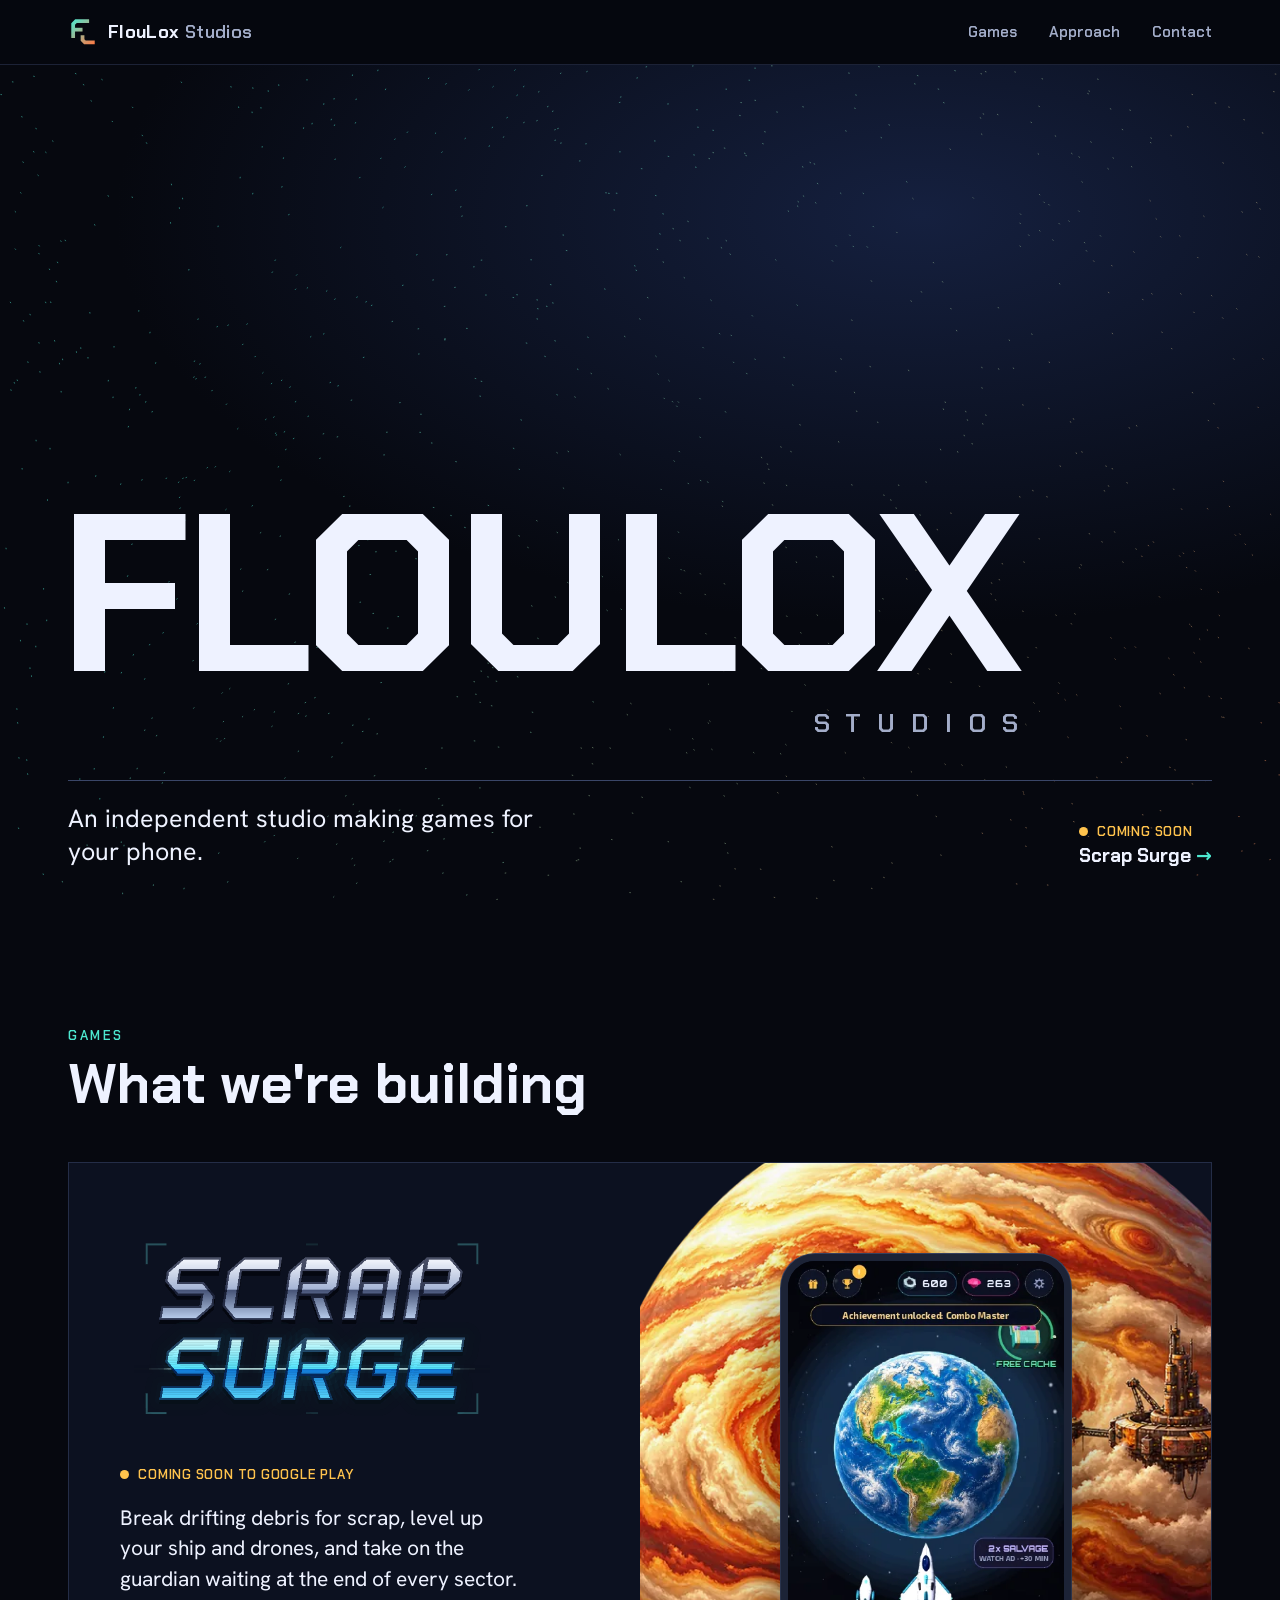
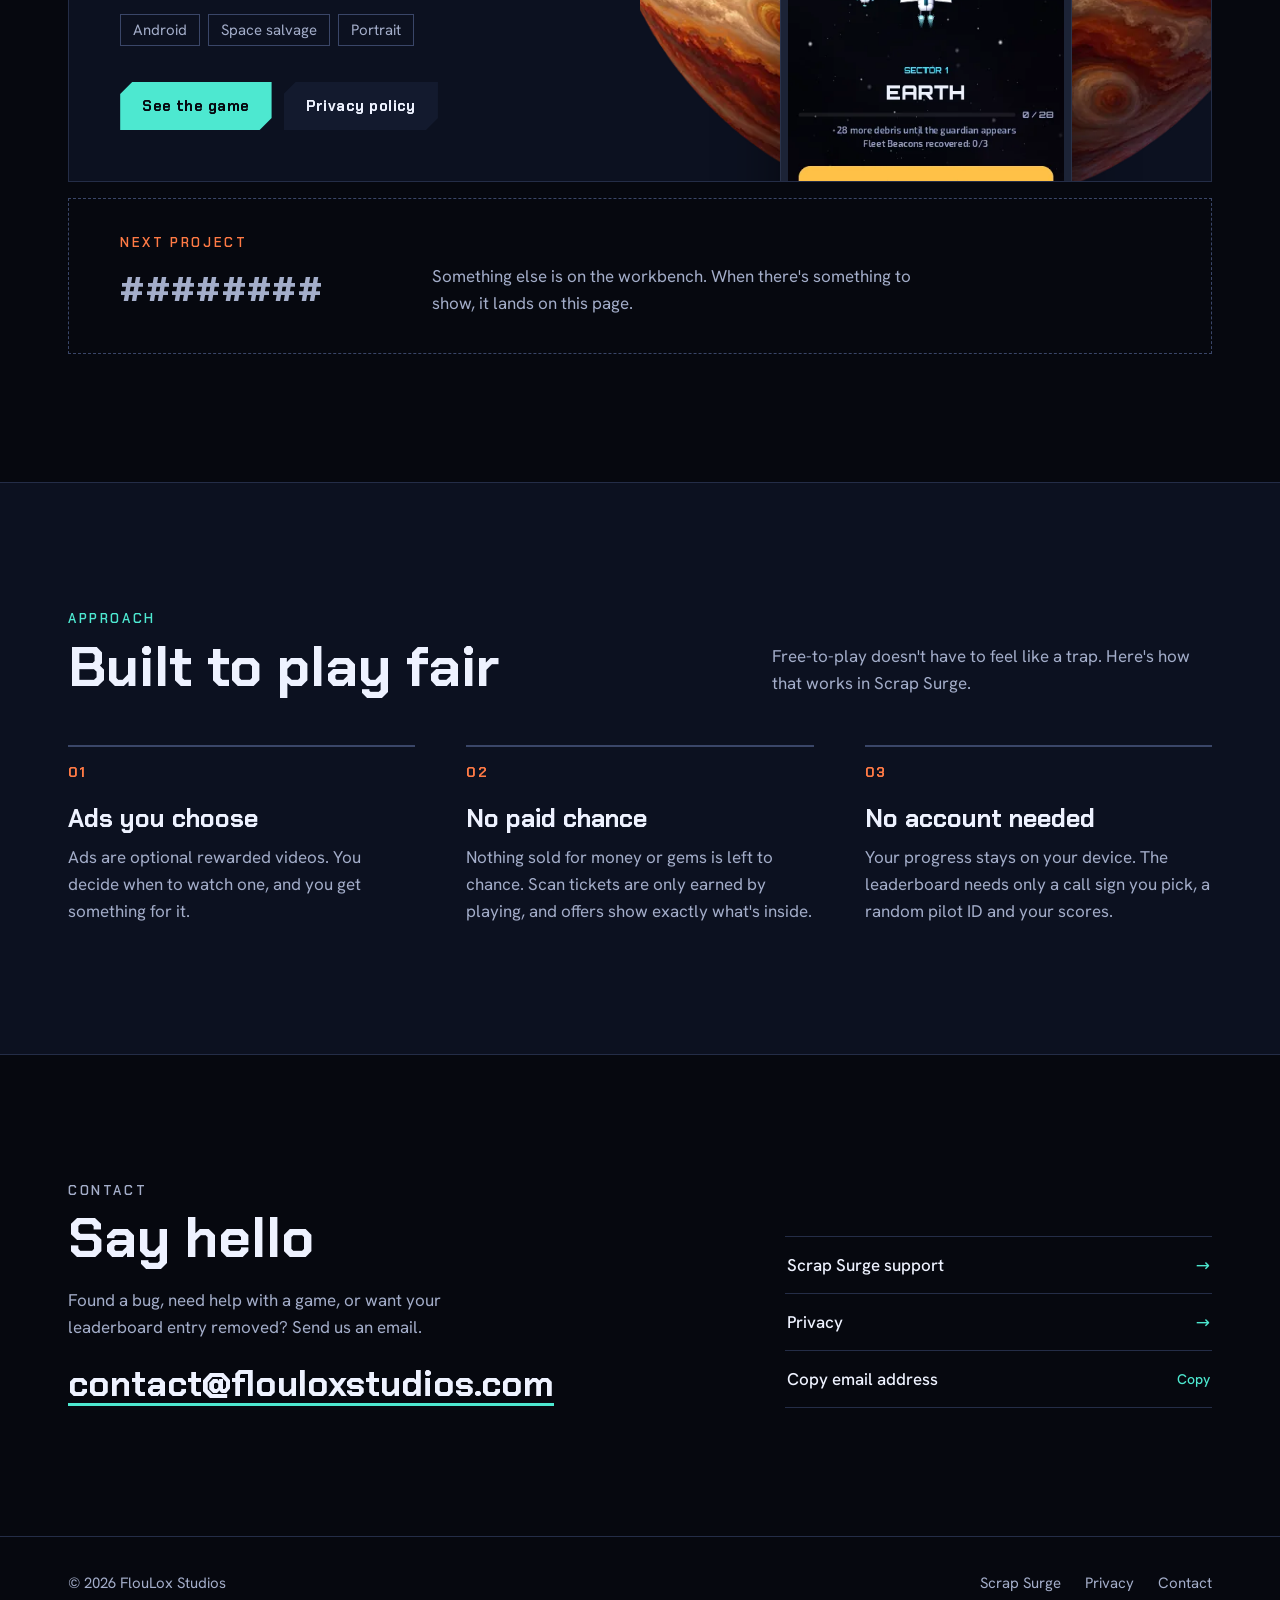
==== index.html @ 6edfef17 "Contact address is now contact@flouloxstudios.com Co-Authored-By: Claude Opus 5.5 <noreply@anthropic" ====
<!doctype html>
<html lang="en">
<head>
<meta charset="utf-8">
<meta name="viewport" content="width=device-width, initial-scale=1">
<title>FlouLox Studios | Independent games for your phone</title>
<meta name="description" content="FlouLox Studios is an independent game studio. Our first game, Scrap Surge, a space salvage game for phones, is coming soon to Google Play.">
<link rel="canonical" href="https://flouloxstudios.com/">
<meta name="theme-color" content="#06080f">
<meta property="og:type" content="website">
<meta property="og:site_name" content="FlouLox Studios">
<meta property="og:title" content="FlouLox Studios">
<meta property="og:description" content="Independent games for your phone. Scrap Surge is coming soon to Google Play.">
<meta property="og:url" content="https://flouloxstudios.com/">
<meta property="og:image" content="https://flouloxstudios.com/assets/img/og.png">
<meta name="twitter:card" content="summary_large_image">
<link rel="icon" href="/assets/img/mark.svg" type="image/svg+xml">
<link rel="apple-touch-icon" href="/assets/img/icon-180.png">
<link rel="preload" href="/assets/fonts/chakra-petch-700.woff2" as="font" type="font/woff2" crossorigin>
<link rel="stylesheet" href="/assets/css/site.css">
<script type="application/ld+json">
{"@context":"https://schema.org","@type":"Organization","name":"FlouLox Studios","url":"https://flouloxstudios.com/","logo":"https://flouloxstudios.com/assets/img/icon-512.png","email":"contact@flouloxstudios.com"}
</script>
<script src="/assets/js/site.js" defer></script>
<script src="/assets/js/flow.js" defer></script>
</head>
<body>
<a class="skip" href="#main">Skip to content</a>
<header class="nav">
  <div class="wrap">
    <a class="brand" href="/" aria-label="FlouLox Studios home"><img src="/assets/img/mark.svg" alt="" width="30" height="30"><span>FlouLox <span>Studios</span></span></a>
    <nav aria-label="Main">
      <a href="#games">Games</a>
      <a href="#approach">Approach</a>
      <a href="#contact">Contact</a>
    </nav>
  </div>
</header>

<main id="main">
  <section class="hero">
    <canvas id="flow" aria-hidden="true"></canvas>
    <div class="wrap">
      <h1>FlouLox <small>Studios</small></h1>
      <div class="hero-foot">
        <p>An independent studio making games for your phone.</p>
        <a class="now" href="/scrap-surge/">
          <span class="status">Coming soon</span>
          <b>Scrap Surge <i>&rarr;</i></b>
        </a>
      </div>
    </div>
  </section>

  <section class="section" id="games">
    <div class="wrap">
      <div class="section-head reveal">
        <div>
          <p class="eyebrow">Games</p>
          <h2>What we're building</h2>
        </div>
      </div>

      <!-- To add a game: copy this article, give it its own folder like /scrap-surge/, and update the status line. -->
      <article class="game-feature reveal">
        <div class="copy">
          <h3>Scrap Surge</h3>
          <img class="logo" src="/scrap-surge/logo.png" alt="Scrap Surge" width="720" height="412">
          <p class="status">Coming soon to Google Play</p>
          <p class="pitch">Break drifting debris for scrap, level up your ship and drones, and take on the guardian waiting at the end of every sector.</p>
          <ul class="tags">
            <li>Android</li>
            <li>Space salvage</li>
            <li>Portrait</li>
          </ul>
          <div class="btn-row">
            <a class="btn" href="/scrap-surge/">See the game</a>
            <a class="btn btn-ghost" href="/scrap-surge/privacy.html">Privacy policy</a>
          </div>
        </div>
        <div class="scene" aria-hidden="true">
          <img class="planet" src="/scrap-surge/img/planet-gas_giant.webp" alt="" width="900" height="900" loading="lazy">
          <div class="phone"><img src="/scrap-surge/img/shots/hub.webp" alt="" width="390" height="844" loading="lazy"></div>
        </div>
      </article>

      <article class="next reveal">
        <p class="eyebrow">Next project</p>
        <h3><span class="sr-only">Classified</span><span aria-hidden="true" data-scramble>########</span></h3>
        <p>Something else is on the workbench. When there's something to show, it lands on this page.</p>
      </article>
    </div>
  </section>

  <section class="section approach" id="approach">
    <div class="wrap">
      <div class="section-head reveal">
        <div>
          <p class="eyebrow">Approach</p>
          <h2>Built to play fair</h2>
        </div>
        <p class="lede">Free-to-play doesn't have to feel like a trap. Here's how that works in Scrap Surge.</p>
      </div>
      <ol class="rules">
        <li class="reveal">
          <h3>Ads you choose</h3>
          <p>Ads are optional rewarded videos. You decide when to watch one, and you get something for it.</p>
        </li>
        <li class="reveal">
          <h3>No paid chance</h3>
          <p>Nothing sold for money or gems is left to chance. Scan tickets are only earned by playing, and offers show exactly what's inside.</p>
        </li>
        <li class="reveal">
          <h3>No account needed</h3>
          <p>Your progress stays on your device. The leaderboard needs only a call sign you pick, a random pilot ID and your scores.</p>
        </li>
      </ol>
    </div>
  </section>

  <section class="section" id="contact">
    <div class="wrap contact reveal">
      <div>
        <p class="eyebrow">Contact</p>
        <h2>Say hello</h2>
        <p>Found a bug, need help with a game, or want your leaderboard entry removed? Send us an email.</p>
        <a class="mail" href="mailto:contact@flouloxstudios.com">contact@flouloxstudios.com</a>
      </div>
      <ul class="help">
        <li><a href="mailto:contact@flouloxstudios.com?subject=Scrap%20Surge%20support">Scrap Surge support</a></li>
        <li><a href="/privacy/">Privacy</a></li>
        <li><button type="button" data-copy="contact@flouloxstudios.com">Copy email address <small>Copy</small></button></li>
      </ul>
    </div>
  </section>
</main>

<footer class="foot">
  <div class="wrap">
    <span>&copy; 2026 FlouLox Studios</span>
    <nav aria-label="Footer">
      <a href="/scrap-surge/">Scrap Surge</a>
      <a href="/privacy/">Privacy</a>
      <a href="mailto:contact@flouloxstudios.com">Contact</a>
    </nav>
  </div>
</footer>
</body>
</html>
---- assets/css/site.css ----
/* FlouLox Studios: shared styles for every page. Page-specific parts are grouped under comments below. */

@font-face { font-family: "Chakra Petch"; src: url("/assets/fonts/chakra-petch-600.woff2") format("woff2"); font-weight: 600; font-display: swap; }
@font-face { font-family: "Chakra Petch"; src: url("/assets/fonts/chakra-petch-700.woff2") format("woff2"); font-weight: 700; font-display: swap; }
@font-face { font-family: "Hanken Grotesk"; src: url("/assets/fonts/hanken-grotesk.woff2") format("woff2"); font-weight: 100 900; font-display: swap; }

:root {
  color-scheme: dark;
  --bg: #06080f;
  --bg-2: #0c1120;
  --bg-3: #131a2e;
  --line: #242d47;
  --line-2: #3a4668;
  --ink: #eef2ff;
  --dim: #a3adc9;
  --teal: #4de8d0;
  --ember: #ff7a45;
  --gold: #ffc34d;
  --display: "Chakra Petch", "Segoe UI", system-ui, sans-serif;
  --body: "Hanken Grotesk", system-ui, -apple-system, "Segoe UI", sans-serif;
  --gutter: clamp(16px, 4vw, 48px);
  --max: 1240px;
  --cut: 12px;
}

*, *::before, *::after { box-sizing: border-box; }
html { scroll-behavior: smooth; scroll-padding-top: 84px; -webkit-text-size-adjust: 100%; }
body { margin: 0; background: var(--bg); color: var(--ink); font: 400 17px/1.6 var(--body); overflow-x: clip; }
img, svg, canvas { display: block; max-width: 100%; }
img { height: auto; }
h1, h2, h3 { font-family: var(--display); font-weight: 700; line-height: 1.08; margin: 0; text-wrap: balance; }
p { margin: 0; }
a { color: var(--teal); text-underline-offset: 3px; }
a:hover { color: var(--ink); }
:focus-visible { outline: 2px solid var(--teal); outline-offset: 3px; }
::selection { background: var(--teal); color: var(--bg); }

.wrap { width: 100%; max-width: var(--max); margin-inline: auto; padding-inline: var(--gutter); }
.skip { position: absolute; left: 12px; top: -60px; z-index: 100; background: var(--ink); color: var(--bg); padding: 8px 14px; }
.skip:focus { top: 12px; }
.eyebrow { font: 600 13px/1.2 var(--display); letter-spacing: 0.2em; text-transform: uppercase; color: var(--teal); }
.section { padding-block: clamp(64px, 10vw, 128px); }
.section-head { display: flex; flex-wrap: wrap; align-items: end; justify-content: space-between; gap: 12px 32px; margin-bottom: clamp(28px, 4vw, 48px); }
.section-head h2 { font-size: clamp(32px, 5vw, 56px); margin-top: 10px; }
.section-head .lede { max-width: 44ch; color: var(--dim); }

/* Navigation */
.nav { position: sticky; top: 0; z-index: 50; background: rgba(6, 8, 15, 0.78); backdrop-filter: blur(12px); -webkit-backdrop-filter: blur(12px); border-bottom: 1px solid rgba(58, 70, 104, 0.45); }
.nav .wrap { display: flex; align-items: center; justify-content: space-between; gap: 16px; height: 64px; }
.brand { display: inline-flex; align-items: center; gap: 10px; color: var(--ink); text-decoration: none; font: 700 18px/1 var(--display); letter-spacing: 0.02em; white-space: nowrap; }
.brand img { width: 30px; height: 30px; }
.brand span span { color: var(--dim); font-weight: 600; }
.nav nav { display: flex; align-items: center; gap: clamp(14px, 3vw, 32px); }
.nav nav a { color: var(--dim); text-decoration: none; font: 600 15px/1 var(--display); padding: 12px 0; }
.nav nav a:hover, .nav nav a[aria-current] { color: var(--ink); }
@media (max-width: 480px) { .brand span span { display: none; } }

/* Buttons */
.btn { display: inline-flex; align-items: center; justify-content: center; gap: 8px; min-height: 48px; padding: 12px 22px; border: 0; cursor: pointer; font: 700 15px/1.1 var(--display); letter-spacing: 0.03em; text-decoration: none; text-align: center; color: var(--bg); background: var(--teal); clip-path: polygon(var(--cut) 0, 100% 0, 100% calc(100% - var(--cut)), calc(100% - var(--cut)) 100%, 0 100%, 0 var(--cut)); transition: background 0.15s, transform 0.15s; }
.btn:hover { background: var(--ink); color: var(--bg); transform: translateY(-2px); }
.btn:focus-visible { outline: none; background: var(--ink); color: var(--bg); box-shadow: inset 0 0 0 3px var(--ember); }
.btn-ghost { color: var(--ink); background: var(--bg-3); }
.btn-ghost:hover { background: var(--line-2); color: var(--ink); }
.btn-ghost:focus-visible { background: var(--line-2); color: var(--ink); }
.btn-row { display: flex; flex-wrap: wrap; gap: 12px; }

.status { display: inline-flex; align-items: center; gap: 9px; font: 600 13px/1.2 var(--display); letter-spacing: 0.06em; text-transform: uppercase; color: var(--gold); }
.status::before { content: ""; width: 9px; height: 9px; flex: none; background: currentColor; border-radius: 50%; box-shadow: 0 0 0 0 currentColor; animation: ping 2.4s ease-out infinite; }
@keyframes ping { 0% { box-shadow: 0 0 0 0 rgba(255, 195, 77, 0.6); } 70%, 100% { box-shadow: 0 0 0 9px rgba(255, 195, 77, 0); } }

/* Scroll reveal: only hides anything once the script has confirmed it can show it again */
.js .reveal { opacity: 0; transform: translateY(22px); transition: opacity 0.7s cubic-bezier(0.2, 0.7, 0.2, 1), transform 0.7s cubic-bezier(0.2, 0.7, 0.2, 1); }
.js .reveal.in { opacity: 1; transform: none; }

/* Home: hero */
.hero { position: relative; display: flex; flex-direction: column; justify-content: flex-end; min-height: min(calc(100svh - 65px), 920px); padding-block: 72px 32px; overflow: hidden; isolation: isolate; background: radial-gradient(90% 70% at 72% 18%, #15203f 0%, transparent 70%), var(--bg); }
.hero canvas { position: absolute; inset: 0; width: 100%; height: 100%; z-index: -1; pointer-events: none; }
.hero h1 { width: fit-content; font-size: clamp(64px, 17.6vw, 232px); line-height: 0.82; letter-spacing: -0.02em; text-transform: uppercase; margin-left: -0.04em; }
.hero h1 small { display: block; margin: clamp(12px, 1.8vw, 24px) -0.62em 0 0; font: 600 clamp(15px, 2.1vw, 26px)/1 var(--display); letter-spacing: 0.62em; text-align: right; color: var(--dim); }
.hero-foot { display: flex; flex-wrap: wrap; align-items: end; justify-content: space-between; gap: 24px 48px; margin-top: clamp(24px, 4vw, 44px); padding-top: 22px; border-top: 1px solid var(--line-2); }
.hero-foot p { max-width: 34ch; font-size: clamp(19px, 2.2vw, 25px); line-height: 1.3; }
.now { display: grid; gap: 6px; color: var(--ink); text-decoration: none; }
.now b { font: 700 19px/1.2 var(--display); }
.now b i { font-style: normal; color: var(--teal); transition: margin 0.15s; }
.now:hover { color: var(--ink); }
.now:hover b i { margin-left: 5px; }

/* Home: games */
.game-feature { position: relative; display: grid; grid-template-columns: minmax(0, 1fr) minmax(0, 1fr); min-height: 620px; background: var(--bg-2); border: 1px solid var(--line); overflow: hidden; isolation: isolate; }
.game-feature .copy { display: flex; flex-direction: column; align-items: flex-start; gap: 20px; padding: clamp(24px, 4vw, 56px); z-index: 2; }
.game-feature .logo { width: min(100%, 400px); height: auto; margin: 0 0 4px -8px; }
.game-feature h3 { position: absolute; width: 1px; height: 1px; overflow: hidden; clip-path: inset(50%); }
.game-feature .pitch { font-size: clamp(18px, 1.7vw, 21px); line-height: 1.45; max-width: 34ch; }
.tags { display: flex; flex-wrap: wrap; gap: 8px; margin: 0; padding: 0; list-style: none; color: var(--dim); font-size: 15px; line-height: 1.2; }
.tags li { padding: 6px 12px; border: 1px solid var(--line-2); }
.game-feature .btn-row { margin-top: auto; padding-top: 12px; }
.scene { position: relative; min-height: 420px; overflow: hidden; }
.scene .planet { position: absolute; width: 150%; max-width: none; left: -20%; top: -22%; transition: transform 1.4s cubic-bezier(0.2, 0.7, 0.2, 1); }
.game-feature:hover .planet { transform: scale(1.05) rotate(4deg); }
.scene .phone { position: absolute; left: 50%; bottom: -84px; width: min(66%, 290px); margin-left: calc(min(66%, 290px) / -2); transition: transform 0.6s cubic-bezier(0.2, 0.7, 0.2, 1); }
.game-feature:hover .phone { transform: translateY(-20px); }
.phone { background: #02040a; border: 7px solid #1c2336; border-radius: 34px; overflow: hidden; box-shadow: 0 30px 60px rgba(0, 0, 0, 0.55), 0 0 0 1px var(--line-2); }
.phone img { width: 100%; height: auto; }
@media (max-width: 860px) {
  .game-feature { grid-template-columns: minmax(0, 1fr); min-height: 0; }
  .game-feature .btn-row { margin-top: 0; }
}

.next { position: relative; display: grid; grid-template-columns: auto minmax(0, 1fr); align-items: center; gap: 12px clamp(20px, 4vw, 48px); margin-top: 16px; padding: clamp(24px, 3vw, 36px) clamp(24px, 4vw, 56px); border: 1px dashed var(--line-2); }
.next h3 { font-size: clamp(22px, 3vw, 34px); letter-spacing: 0.04em; color: var(--dim); font-variant-numeric: tabular-nums; min-width: 12ch; }
.next p { color: var(--dim); max-width: 52ch; }
.next .eyebrow { grid-column: 1 / -1; color: var(--ember); }
@media (max-width: 640px) { .next { grid-template-columns: minmax(0, 1fr); } }

/* Home: approach */
.approach { background: var(--bg-2); border-block: 1px solid var(--line); }
.rules { display: grid; grid-template-columns: repeat(3, minmax(0, 1fr)); gap: clamp(24px, 4vw, 56px); margin: 0; padding: 0; list-style: none; counter-reset: rule; }
.rules li { counter-increment: rule; border-top: 2px solid var(--line-2); padding-top: 18px; }
.rules li::before { content: "0" counter(rule); display: block; margin-bottom: 26px; font: 700 14px/1 var(--display); letter-spacing: 0.1em; color: var(--ember); }
.rules h3 { font-size: 25px; margin-bottom: 12px; }
.rules p { color: var(--dim); }
@media (max-width: 760px) { .rules { grid-template-columns: minmax(0, 1fr); } }

/* Contact block, used on home and the game page */
.contact { display: grid; grid-template-columns: minmax(0, 1.5fr) minmax(0, 1fr); gap: 32px clamp(32px, 6vw, 96px); align-items: end; }
.contact h2 { font-size: clamp(32px, 5vw, 56px); margin: 10px 0 18px; }
.contact p { color: var(--dim); max-width: 46ch; }
.mail { display: inline-block; margin-top: 18px; padding-block: 4px; font: 700 clamp(19px, 3.1vw, 36px)/1.15 var(--display); color: var(--ink); text-decoration-color: var(--teal); text-underline-offset: 7px; overflow-wrap: anywhere; }
.mail:hover { color: var(--teal); }
.help { margin: 0; padding: 0; list-style: none; border-top: 1px solid var(--line); }
.help li { border-bottom: 1px solid var(--line); }
.help a, .help button { display: flex; align-items: center; justify-content: space-between; gap: 12px; width: 100%; min-height: 56px; padding: 12px 2px; color: var(--ink); background: none; border: 0; font: inherit; font-weight: 500; text-align: left; text-decoration: none; cursor: pointer; }
.help a::after { content: "\2192"; color: var(--teal); transition: transform 0.15s; }
.help a:hover::after { transform: translateX(5px); }
.help a:hover, .help button:hover { color: var(--teal); }
.help small { font-size: 14px; color: var(--teal); white-space: nowrap; }
@media (max-width: 760px) { .contact { grid-template-columns: minmax(0, 1fr); } }

/* Footer */
.foot { border-top: 1px solid var(--line); padding-block: 28px; color: var(--dim); font-size: 15px; }
.foot .wrap { display: flex; flex-wrap: wrap; align-items: center; justify-content: space-between; gap: 10px 32px; }
.foot nav { display: flex; flex-wrap: wrap; gap: 4px 24px; }
.foot a { display: inline-block; padding-block: 6px; color: var(--dim); text-decoration: none; }
.foot a:hover { color: var(--ink); }

/* Game page: hero and demo */
.game-hero { position: relative; overflow: hidden; isolation: isolate; padding-block: clamp(40px, 6vw, 72px); background: radial-gradient(70% 80% at 80% 30%, #1a2750 0%, transparent 70%), var(--bg); }
.game-hero .wrap { display: grid; grid-template-columns: minmax(0, 1.1fr) minmax(0, 390px); gap: 40px clamp(32px, 6vw, 88px); align-items: center; }
.game-hero .logo { width: min(100%, 560px); height: auto; margin-left: -12px; }
.game-hero h1 { font-size: clamp(24px, 3vw, 36px); margin: 16px 0 16px; line-height: 1.16; }
.game-hero .pitch { color: var(--dim); max-width: 48ch; font-size: 18px; }
.game-hero .status { margin: 24px 0 24px; display: flex; }
.demo { position: relative; width: min(100%, 380px); aspect-ratio: 9 / 16; max-height: 76svh; margin-inline: auto; background: #03050c; border: 8px solid #1c2336; border-radius: 38px; overflow: hidden; box-shadow: 0 40px 80px rgba(0, 0, 0, 0.6), 0 0 0 1px var(--line-2), 0 0 90px rgba(77, 232, 208, 0.12); user-select: none; -webkit-user-select: none; }
.demo-planet { position: absolute; width: 125%; max-width: none; left: -12.5%; top: -26%; opacity: 0.5; pointer-events: none; }
.demo canvas { position: absolute; inset: 0; width: 100%; height: 100%; cursor: crosshair; touch-action: pan-y; }
.demo-hud { position: absolute; left: 12px; right: 12px; top: 14px; display: flex; justify-content: space-between; align-items: center; pointer-events: none; font: 700 19px/1 var(--display); font-variant-numeric: tabular-nums; }
.demo-hud span { display: inline-flex; align-items: center; gap: 6px; padding: 6px 12px 6px 7px; background: rgba(6, 8, 15, 0.72); border-radius: 99px; }
.demo-hud img { width: 24px; height: 24px; }
.demo-hud .combo { padding-left: 12px; color: var(--gold); opacity: 0; transition: opacity 0.2s; }
.demo-hud .combo.on { opacity: 1; }
.demo-hint { position: absolute; left: 0; right: 0; bottom: 30%; text-align: center; pointer-events: none; font: 700 17px/1.2 var(--display); letter-spacing: 0.08em; text-transform: uppercase; color: var(--ink); text-shadow: 0 2px 10px #000; transition: opacity 0.4s; animation: hint 1.3s ease-in-out infinite; }
.demo-hint.off { opacity: 0; animation: none; }
@keyframes hint { 50% { transform: translateY(-5px); } }
@media (max-width: 860px) { .game-hero .wrap { grid-template-columns: minmax(0, 1fr); } .demo { max-height: 620px; } }

/* Game page: screenshots */
.shots { display: flex; gap: 18px; margin: 0; padding: 4px var(--gutter) 22px; list-style: none; overflow-x: auto; scroll-snap-type: x proximity; scroll-padding-inline: var(--gutter); scrollbar-color: var(--line-2) transparent; }
.shots li { flex: 0 0 clamp(190px, 21vw, 260px); scroll-snap-align: start; }
.shot { display: block; width: 100%; padding: 0; border: 0; background: none; color: inherit; font: inherit; text-align: left; cursor: zoom-in; }
.shot .phone { border-width: 5px; border-radius: 24px; box-shadow: 0 0 0 1px var(--line-2); transition: transform 0.25s; }
.shot:hover .phone { transform: translateY(-6px); }
.shot span { display: block; margin-top: 12px; color: var(--dim); font-size: 15px; line-height: 1.35; }
.lightbox { width: min(100vw, 460px); max-width: none; max-height: 100svh; padding: 12px; border: 0; background: none; color: var(--ink); overflow: visible; }
.lightbox::backdrop { background: rgba(3, 5, 12, 0.92); backdrop-filter: blur(6px); }
.lightbox .phone { width: auto; max-width: 100%; max-height: calc(100svh - 130px); margin-inline: auto; aspect-ratio: 390 / 844; }
.lightbox .phone img { height: 100%; object-fit: cover; }
.lightbox p { margin: 10px 0; min-height: 2.6em; text-align: center; font-size: 15px; line-height: 1.3; color: var(--dim); }
.lightbox-nav { display: flex; justify-content: center; gap: 8px; }
.lightbox-nav button { min-width: 48px; min-height: 48px; padding: 0 16px; background: var(--bg-3); border: 1px solid var(--line-2); color: var(--ink); font: 700 15px var(--display); cursor: pointer; }
.lightbox-nav button:hover { background: var(--line-2); }

/* Game page: features */
.loop { background: var(--bg-2); border-block: 1px solid var(--line); }
.bento { display: grid; grid-template-columns: repeat(6, minmax(0, 1fr)); gap: 16px; }
.cell { position: relative; grid-column: span 2; display: flex; flex-direction: column; gap: 10px; min-height: 300px; padding: 24px; background: var(--bg); border: 1px solid var(--line); overflow: hidden; isolation: isolate; }
.cell.wide { grid-column: span 3; }
.cell h3 { font-size: 25px; }
.cell p { color: var(--dim); font-size: 16px; line-height: 1.5; max-width: 40ch; }
.cell .art { margin-top: auto; padding-top: 18px; display: flex; align-items: flex-end; justify-content: center; gap: 2%; }
.cell .art img { min-width: 0; flex: 1 1 0; height: auto; }
.cell .art.tight img { max-width: 74px; }
.cell.guardians .art img { max-width: 26%; flex: 0 1 25%; }
.cell.guardians .art img:nth-child(odd) { transform: translateY(-10px); }
@media (max-width: 960px) {
  .bento { grid-template-columns: repeat(2, minmax(0, 1fr)); }
  .cell, .cell.wide { grid-column: span 1; }
}
@media (max-width: 600px) {
  .bento { grid-template-columns: minmax(0, 1fr); }
  .cell { min-height: 0; }
}

/* Game page: worlds */
.worlds { display: flex; gap: 8px; margin: 0; padding: 8px var(--gutter) 22px; list-style: none; overflow-x: auto; scroll-snap-type: x proximity; scroll-padding-inline: var(--gutter); scrollbar-color: var(--line-2) transparent; }
.worlds li { flex: 0 0 210px; scroll-snap-align: start; padding: 0 8px; }
.worlds img { width: 190px; height: 190px; margin: 0 auto 14px; transition: transform 0.4s cubic-bezier(0.2, 0.7, 0.2, 1); }
.worlds li:hover img { transform: scale(1.08) rotate(-3deg); }
.worlds b { display: block; font: 700 18px/1.2 var(--display); }
.worlds small { display: block; margin-top: 6px; color: var(--dim); font-size: 15px; line-height: 1.35; }
.worlds i { display: block; margin-bottom: 4px; font: 600 12px/1 var(--display); letter-spacing: 0.1em; color: var(--teal); }

/* Text pages: privacy policies */
.prose { max-width: 760px; margin-inline: auto; padding: clamp(36px, 6vw, 72px) var(--gutter) clamp(56px, 8vw, 96px); }
.prose h1 { font-size: clamp(34px, 5.5vw, 52px); margin-bottom: 10px; }
.prose h2 { font-size: 23px; margin: 40px 0 10px; color: var(--teal); }
.prose p, .prose ul { margin: 0 0 14px; }
.prose li { margin-bottom: 6px; }
.prose .meta { color: var(--dim); margin-bottom: 28px; }
.prose .table-scroll { overflow-x: auto; margin: 8px 0 16px; }
.prose table { width: 100%; border-collapse: collapse; font-size: 16px; }
.prose th, .prose td { padding: 10px 12px 10px 0; text-align: left; vertical-align: top; border-bottom: 1px solid var(--line); }
.prose th { font: 600 15px var(--display); color: var(--dim); }
.policy-list { margin: 8px 0 24px; padding: 0; list-style: none; border-top: 1px solid var(--line); }
.policy-list li { margin: 0; border-bottom: 1px solid var(--line); }
.policy-list a { display: flex; justify-content: space-between; align-items: center; gap: 16px; min-height: 60px; padding: 12px 2px; color: var(--ink); font: 700 19px var(--display); text-decoration: none; }
.policy-list a span { color: var(--teal); }
.policy-list a:hover { color: var(--teal); }

/* 404 */
.lost { display: flex; flex-direction: column; align-items: flex-start; justify-content: center; min-height: calc(100svh - 150px); padding-block: 48px; }
.lost h1 { font-size: clamp(88px, 22vw, 240px); line-height: 0.9; color: var(--ember); }
.lost h2 { font-size: clamp(26px, 4vw, 40px); margin: 14px 0 12px; }
.lost p { color: var(--dim); margin-bottom: 26px; max-width: 44ch; }

@media (prefers-reduced-motion: reduce) {
  html { scroll-behavior: auto; }
  *, *::before, *::after { animation: none !important; transition: none !important; }
}

.sr-only { position: absolute; width: 1px; height: 1px; overflow: hidden; clip-path: inset(50%); white-space: nowrap; }
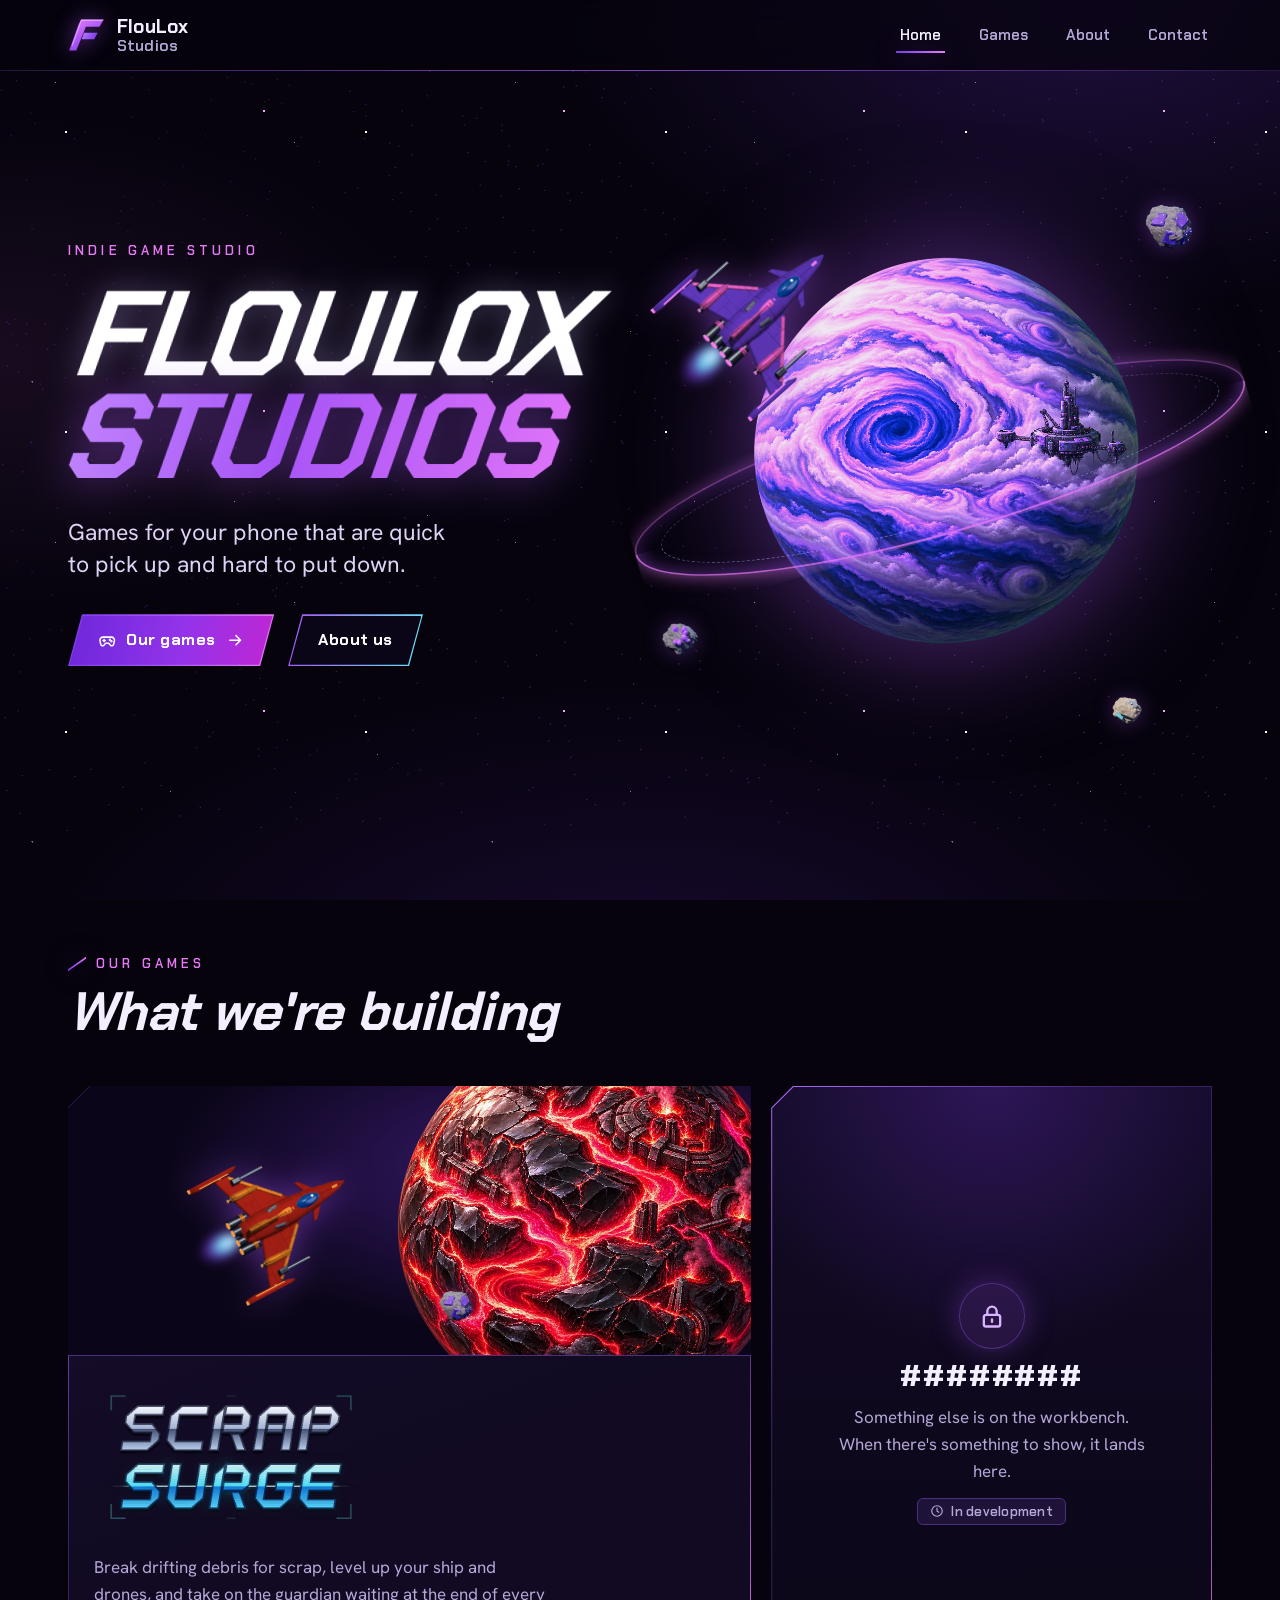
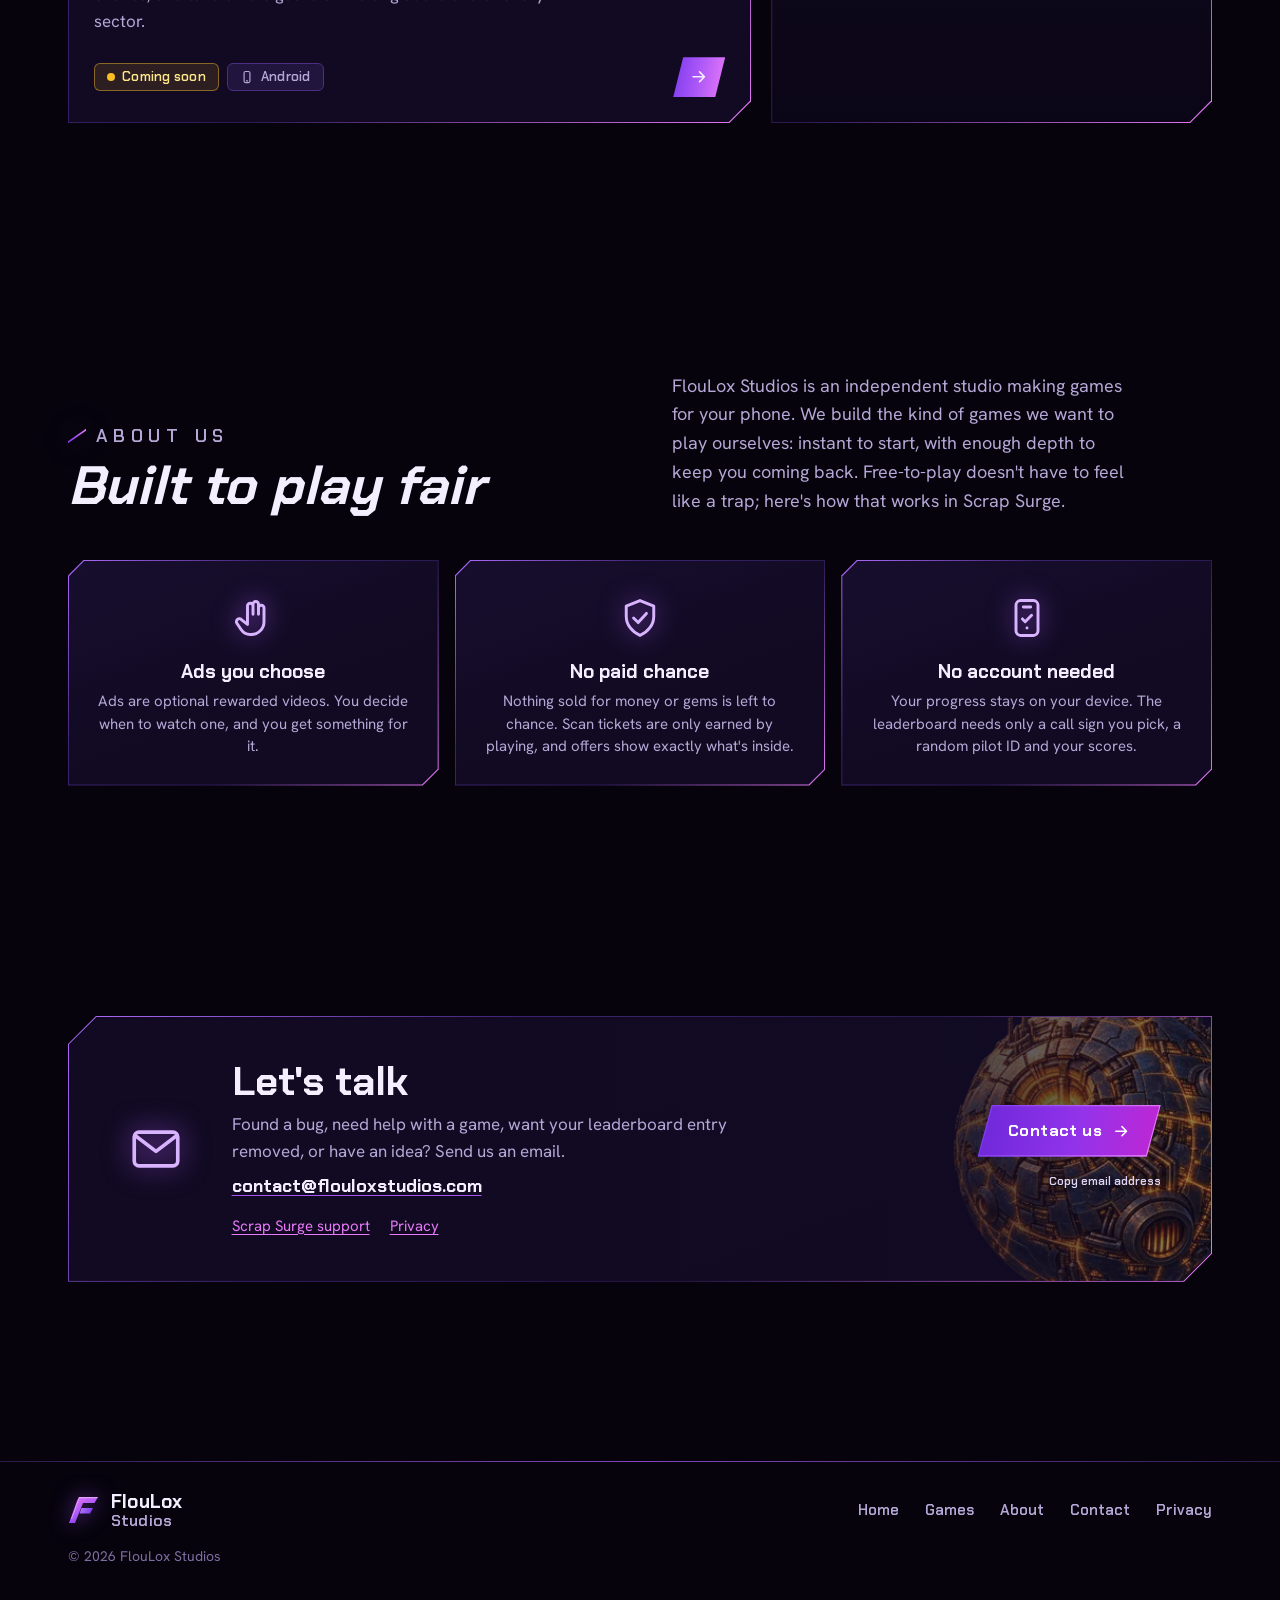
==== commit 4e38ffb2: "Neon purple redesign: angular buttons, cut-corner panels, new logo Studio home with a hero planet sc" ====
--- a/index.html
+++ b/index.html
@@ -6,7 +6,7 @@
 <title>FlouLox Studios | Independent games for your phone</title>
 <meta name="description" content="FlouLox Studios is an independent game studio. Our first game, Scrap Surge, a space salvage game for phones, is coming soon to Google Play.">
 <link rel="canonical" href="https://flouloxstudios.com/">
-<meta name="theme-color" content="#06080f">
+<meta name="theme-color" content="#06030d">
 <meta property="og:type" content="website">
 <meta property="og:site_name" content="FlouLox Studios">
 <meta property="og:title" content="FlouLox Studios">
@@ -18,6 +18,7 @@
 <link rel="apple-touch-icon" href="/assets/img/icon-180.png">
 <link rel="preload" href="/assets/fonts/chakra-petch-700.woff2" as="font" type="font/woff2" crossorigin>
 <link rel="stylesheet" href="/assets/css/site.css">
+<script>document.documentElement.classList.add("js");</script>
 <script type="application/ld+json">
 {"@context":"https://schema.org","@type":"Organization","name":"FlouLox Studios","url":"https://flouloxstudios.com/","logo":"https://flouloxstudios.com/assets/img/icon-512.png","email":"contact@flouloxstudios.com"}
 </script>
@@ -25,29 +26,41 @@
 <script src="/assets/js/flow.js" defer></script>
 </head>
 <body>
+<div class="space" aria-hidden="true"></div>
 <a class="skip" href="#main">Skip to content</a>
 <header class="nav">
   <div class="wrap">
-    <a class="brand" href="/" aria-label="FlouLox Studios home"><img src="/assets/img/mark.svg" alt="" width="30" height="30"><span>FlouLox <span>Studios</span></span></a>
+    <a class="brand" href="/" aria-label="FlouLox Studios home"><img src="/assets/img/mark.svg" alt="" width="38" height="38"><span>FlouLox <span>Studios</span></span></a>
     <nav aria-label="Main">
-      <a href="#games">Games</a>
-      <a href="#approach">Approach</a>
-      <a href="#contact">Contact</a>
+      <a href="/" data-spy="top" aria-current="page">Home</a>
+      <a href="/#games" data-spy="games">Games</a>
+      <a href="/#about" data-spy="about">About</a>
+      <a href="/#contact" data-spy="contact">Contact</a>
     </nav>
   </div>
 </header>
 
 <main id="main">
-  <section class="hero">
+  <section class="hero" id="top">
     <canvas id="flow" aria-hidden="true"></canvas>
     <div class="wrap">
-      <h1>FlouLox <small>Studios</small></h1>
-      <div class="hero-foot">
-        <p>An independent studio making games for your phone.</p>
-        <a class="now" href="/scrap-surge/">
-          <span class="status">Coming soon</span>
-          <b>Scrap Surge <i>&rarr;</i></b>
-        </a>
+      <div class="hero-copy">
+        <p class="eyebrow">Indie game studio</p>
+        <h1><span class="a">FlouLox</span> <span class="b">Studios</span></h1>
+        <p class="lead">Games for your phone that are quick to pick up and hard to put down.</p>
+        <div class="btn-row">
+          <a class="btn" href="#games"><svg class="ic" aria-hidden="true"><use href="/assets/img/icons.svg#pad"/></svg>Our games<svg class="ic go" aria-hidden="true"><use href="/assets/img/icons.svg#arrow"/></svg></a>
+          <a class="btn btn-ghost" href="#about">About us</a>
+        </div>
+      </div>
+      <div class="hero-art" aria-hidden="true">
+        <div class="ring back"></div>
+        <div class="planet" data-depth="10"><img src="/scrap-surge/img/planet-gas_giant.webp" alt="" width="900" height="900"></div>
+        <div class="ring front" data-depth="14"></div>
+        <div class="ship float" data-depth="-26"><img src="/scrap-surge/img/ship-nebula.webp" alt="" width="360" height="440"></div>
+        <i class="rock r1 float slow" data-depth="-18"></i>
+        <i class="rock r2 float" data-depth="22"></i>
+        <i class="rock r3 float slow" data-depth="30"></i>
       </div>
     </div>
   </section>
@@ -56,93 +69,111 @@
     <div class="wrap">
       <div class="section-head reveal">
         <div>
-          <p class="eyebrow">Games</p>
+          <p class="eyebrow slash">Our games</p>
           <h2>What we're building</h2>
         </div>
       </div>
 
-      <!-- To add a game: copy this article, give it its own folder like /scrap-surge/, and update the status line. -->
-      <article class="game-feature reveal">
-        <div class="copy">
-          <h3>Scrap Surge</h3>
-          <img class="logo" src="/scrap-surge/logo.png" alt="Scrap Surge" width="720" height="412">
-          <p class="status">Coming soon to Google Play</p>
-          <p class="pitch">Break drifting debris for scrap, level up your ship and drones, and take on the guardian waiting at the end of every sector.</p>
-          <ul class="tags">
-            <li>Android</li>
-            <li>Space salvage</li>
-            <li>Portrait</li>
-          </ul>
-          <div class="btn-row">
-            <a class="btn" href="/scrap-surge/">See the game</a>
-            <a class="btn btn-ghost" href="/scrap-surge/privacy.html">Privacy policy</a>
-          </div>
+      <!-- To add a game: copy the Scrap Surge card, give the game its own folder like /scrap-surge/, and update its status pill. -->
+      <div class="games">
+        <div class="glow reveal">
+          <a class="game-card cut" href="/scrap-surge/">
+            <div class="media" aria-hidden="true">
+              <img class="planet" src="/scrap-surge/img/planet-obsidian_heart.webp" alt="" width="900" height="900" loading="lazy">
+              <div class="ship"><img src="/scrap-surge/img/ship-ember.webp" alt="" width="360" height="440" loading="lazy"></div>
+              <i class="rock float"></i>
+            </div>
+            <div class="body">
+              <h3 class="sr-only">Scrap Surge</h3>
+              <img class="logo" src="/scrap-surge/logo.png" alt="Scrap Surge" width="720" height="412" loading="lazy">
+              <p>Break drifting debris for scrap, level up your ship and drones, and take on the guardian waiting at the end of every sector.</p>
+              <div class="foot-row">
+                <ul class="pills">
+                  <li class="pill soon">Coming soon</li>
+                  <li class="pill"><svg class="ic" aria-hidden="true"><use href="/assets/img/icons.svg#phone"/></svg>Android</li>
+                </ul>
+                <span class="go-btn" aria-hidden="true"><svg class="ic"><use href="/assets/img/icons.svg#arrow"/></svg></span>
+              </div>
+            </div>
+          </a>
         </div>
-        <div class="scene" aria-hidden="true">
-          <img class="planet" src="/scrap-surge/img/planet-gas_giant.webp" alt="" width="900" height="900" loading="lazy">
-          <div class="phone"><img src="/scrap-surge/img/shots/hub.webp" alt="" width="390" height="844" loading="lazy"></div>
+
+        <div class="glow reveal">
+          <article class="locked cut">
+            <span class="lock" aria-hidden="true"><svg class="ic"><use href="/assets/img/icons.svg#lock"/></svg></span>
+            <h3><span class="sr-only">Classified</span><span aria-hidden="true" data-scramble>########</span></h3>
+            <p>Something else is on the workbench. When there's something to show, it lands here.</p>
+            <span class="pill"><svg class="ic" aria-hidden="true"><use href="/assets/img/icons.svg#clock"/></svg>In development</span>
+          </article>
         </div>
-      </article>
-
-      <article class="next reveal">
-        <p class="eyebrow">Next project</p>
-        <h3><span class="sr-only">Classified</span><span aria-hidden="true" data-scramble>########</span></h3>
-        <p>Something else is on the workbench. When there's something to show, it lands on this page.</p>
-      </article>
+      </div>
     </div>
   </section>
 
-  <section class="section approach" id="approach">
-    <div class="wrap">
-      <div class="section-head reveal">
-        <div>
-          <p class="eyebrow">Approach</p>
+  <section class="section" id="about">
+    <div class="wrap about">
+      <div class="about-copy reveal">
+        <div class="head">
+          <p class="eyebrow slash">About us</p>
           <h2>Built to play fair</h2>
         </div>
-        <p class="lede">Free-to-play doesn't have to feel like a trap. Here's how that works in Scrap Surge.</p>
+        <p>FlouLox Studios is an independent studio making games for your phone. We build the kind of games we want to play ourselves: instant to start, with enough depth to keep you coming back. Free-to-play doesn't have to feel like a trap; here's how that works in Scrap Surge.</p>
       </div>
-      <ol class="rules">
-        <li class="reveal">
+      <ul class="features">
+        <li class="glow reveal"><div class="feature cut">
+          <span class="badge-ic" aria-hidden="true"><svg class="ic"><use href="/assets/img/icons.svg#hand"/></svg></span>
           <h3>Ads you choose</h3>
           <p>Ads are optional rewarded videos. You decide when to watch one, and you get something for it.</p>
-        </li>
-        <li class="reveal">
+        </div></li>
+        <li class="glow reveal"><div class="feature cut">
+          <span class="badge-ic" aria-hidden="true"><svg class="ic"><use href="/assets/img/icons.svg#shield"/></svg></span>
           <h3>No paid chance</h3>
           <p>Nothing sold for money or gems is left to chance. Scan tickets are only earned by playing, and offers show exactly what's inside.</p>
-        </li>
-        <li class="reveal">
+        </div></li>
+        <li class="glow reveal"><div class="feature cut">
+          <span class="badge-ic" aria-hidden="true"><svg class="ic"><use href="/assets/img/icons.svg#device"/></svg></span>
           <h3>No account needed</h3>
           <p>Your progress stays on your device. The leaderboard needs only a call sign you pick, a random pilot ID and your scores.</p>
-        </li>
-      </ol>
+        </div></li>
+      </ul>
     </div>
   </section>
 
   <section class="section" id="contact">
-    <div class="wrap contact reveal">
-      <div>
-        <p class="eyebrow">Contact</p>
-        <h2>Say hello</h2>
-        <p>Found a bug, need help with a game, or want your leaderboard entry removed? Send us an email.</p>
-        <a class="mail" href="mailto:contact@flouloxstudios.com">contact@flouloxstudios.com</a>
+    <div class="wrap">
+      <div class="glow reveal">
+        <div class="cta cut">
+          <span class="mail-ic" aria-hidden="true"><svg class="ic"><use href="/assets/img/icons.svg#mail"/></svg></span>
+          <div>
+            <h2>Let's talk</h2>
+            <p>Found a bug, need help with a game, want your leaderboard entry removed, or have an idea? Send us an email.</p>
+            <a class="mail" href="mailto:contact@flouloxstudios.com">contact@flouloxstudios.com</a>
+            <ul class="links">
+              <li><a href="mailto:contact@flouloxstudios.com?subject=Scrap%20Surge%20support">Scrap Surge support</a></li>
+              <li><a href="/privacy/">Privacy</a></li>
+            </ul>
+          </div>
+          <div class="actions">
+            <a class="btn" href="mailto:contact@flouloxstudios.com">Contact us<svg class="ic go" aria-hidden="true"><use href="/assets/img/icons.svg#arrow"/></svg></a>
+            <button class="copy" type="button" data-copy="contact@flouloxstudios.com"><small>Copy email address</small></button>
+          </div>
+        </div>
       </div>
-      <ul class="help">
-        <li><a href="mailto:contact@flouloxstudios.com?subject=Scrap%20Surge%20support">Scrap Surge support</a></li>
-        <li><a href="/privacy/">Privacy</a></li>
-        <li><button type="button" data-copy="contact@flouloxstudios.com">Copy email address <small>Copy</small></button></li>
-      </ul>
     </div>
   </section>
 </main>
 
 <footer class="foot">
   <div class="wrap">
-    <span>&copy; 2026 FlouLox Studios</span>
+    <a class="brand" href="/" aria-label="FlouLox Studios home"><img src="/assets/img/mark.svg" alt="" width="32" height="32"><span>FlouLox <span>Studios</span></span></a>
     <nav aria-label="Footer">
-      <a href="/scrap-surge/">Scrap Surge</a>
+      <a href="/">Home</a>
+      <a href="/#games">Games</a>
+      <a href="/#about">About</a>
+      <a href="/#contact">Contact</a>
       <a href="/privacy/">Privacy</a>
-      <a href="mailto:contact@flouloxstudios.com">Contact</a>
     </nav>
+    <p class="copy">&copy; 2026 FlouLox Studios</p>
   </div>
 </footer>
 </body>
--- a/assets/css/site.css
+++ b/assets/css/site.css
@@ -6,21 +6,30 @@
 
 :root {
   color-scheme: dark;
-  --bg: #06080f;
-  --bg-2: #0c1120;
-  --bg-3: #131a2e;
-  --line: #242d47;
-  --line-2: #3a4668;
-  --ink: #eef2ff;
-  --dim: #a3adc9;
-  --teal: #4de8d0;
-  --ember: #ff7a45;
-  --gold: #ffc34d;
+  --bg: #06030d;
+  --bg-2: #0b0617;
+  --panel: #110a22;
+  --panel-2: #170e2e;
+  --line: #2a1c4a;
+  --line-2: #4b2f80;
+  --ink: #f4efff;
+  --dim: #b4a8d6;
+  --faint: #7d70a3;
+  --violet: #a855f7;
+  --violet-2: #7c3aed;
+  --magenta: #e879f9;
+  --cyan: #67e8f9;
+  --green: #4ade80;
+  --gold: #fbbf24;
+  --glow: 0 0 24px rgba(168, 85, 247, 0.55);
+  --grad: linear-gradient(100deg, #7c3aed 0%, #a855f7 45%, #e879f9 100%);
+  --edge: linear-gradient(135deg, #b16cff 0%, #3b2370 32%, #2a1a52 62%, #e879f9 100%);
   --display: "Chakra Petch", "Segoe UI", system-ui, sans-serif;
   --body: "Hanken Grotesk", system-ui, -apple-system, "Segoe UI", sans-serif;
   --gutter: clamp(16px, 4vw, 48px);
   --max: 1240px;
-  --cut: 12px;
+  --slant: 14px;
+  --ease: cubic-bezier(0.2, 0.7, 0.2, 1);
 }
 
 *, *::before, *::after { box-sizing: border-box; }
@@ -30,190 +39,337 @@
 img { height: auto; }
 h1, h2, h3 { font-family: var(--display); font-weight: 700; line-height: 1.08; margin: 0; text-wrap: balance; }
 p { margin: 0; }
-a { color: var(--teal); text-underline-offset: 3px; }
+a { color: var(--magenta); text-underline-offset: 3px; }
 a:hover { color: var(--ink); }
-:focus-visible { outline: 2px solid var(--teal); outline-offset: 3px; }
-::selection { background: var(--teal); color: var(--bg); }
+:focus-visible { outline: 2px solid var(--magenta); outline-offset: 3px; }
+::selection { background: var(--violet); color: var(--ink); }
 
 .wrap { width: 100%; max-width: var(--max); margin-inline: auto; padding-inline: var(--gutter); }
 .skip { position: absolute; left: 12px; top: -60px; z-index: 100; background: var(--ink); color: var(--bg); padding: 8px 14px; }
 .skip:focus { top: 12px; }
-.eyebrow { font: 600 13px/1.2 var(--display); letter-spacing: 0.2em; text-transform: uppercase; color: var(--teal); }
-.section { padding-block: clamp(64px, 10vw, 128px); }
-.section-head { display: flex; flex-wrap: wrap; align-items: end; justify-content: space-between; gap: 12px 32px; margin-bottom: clamp(28px, 4vw, 48px); }
-.section-head h2 { font-size: clamp(32px, 5vw, 56px); margin-top: 10px; }
+.sr-only { position: absolute; width: 1px; height: 1px; overflow: hidden; clip-path: inset(50%); white-space: nowrap; }
+.ic { width: 1.15em; height: 1.15em; flex: none; fill: none; stroke: currentColor; stroke-width: 2; stroke-linecap: round; stroke-linejoin: round; }
+
+/* Background: deep space with a faint nebula and two layers of twinkling stars */
+.space { position: fixed; inset: 0; z-index: -2; pointer-events: none; background:
+  radial-gradient(60% 50% at 85% 0%, rgba(124, 58, 237, 0.22), transparent 70%),
+  radial-gradient(50% 40% at 0% 40%, rgba(232, 121, 249, 0.08), transparent 70%),
+  radial-gradient(70% 50% at 50% 110%, rgba(76, 29, 149, 0.25), transparent 70%),
+  var(--bg); }
+.space::before, .space::after { content: ""; position: absolute; inset: 0; background-repeat: repeat; }
+.space::before { background-image:
+  radial-gradient(1px 1px at 12% 18%, #fff 50%, transparent 52%),
+  radial-gradient(1px 1px at 37% 72%, #e9d5ff 50%, transparent 52%),
+  radial-gradient(1.5px 1.5px at 64% 31%, #fff 50%, transparent 52%),
+  radial-gradient(1px 1px at 82% 64%, #f5d0fe 50%, transparent 52%),
+  radial-gradient(1px 1px at 51% 9%, #fff 50%, transparent 52%),
+  radial-gradient(1.5px 1.5px at 7% 83%, #ddd6fe 50%, transparent 52%),
+  radial-gradient(1px 1px at 93% 12%, #fff 50%, transparent 52%);
+  background-size: 460px 460px; opacity: 0.55; }
+.space::after { background-image:
+  radial-gradient(1.5px 1.5px at 22% 44%, #fff 50%, transparent 52%),
+  radial-gradient(1px 1px at 71% 86%, #fff 50%, transparent 52%),
+  radial-gradient(2px 2px at 88% 37%, #f0abfc 50%, transparent 52%),
+  radial-gradient(1px 1px at 44% 23%, #fff 50%, transparent 52%);
+  background-size: 300px 300px; animation: twinkle 6s ease-in-out infinite alternate, drift 160s linear infinite; }
+@keyframes twinkle { from { opacity: 0.2; } to { opacity: 0.75; } }
+@keyframes drift { to { background-position: -300px 300px; } }
+
+/* Labels */
+.eyebrow { display: inline-flex; align-items: center; gap: 10px; font: 600 13px/1.2 var(--display); letter-spacing: 0.32em; text-transform: uppercase; color: var(--magenta); }
+.eyebrow.slash::before { content: ""; width: 18px; height: 2px; background: var(--grad); transform: skewY(-35deg); box-shadow: var(--glow); }
+.section { position: relative; padding-block: clamp(64px, 9vw, 120px); }
+.section-head { display: flex; flex-wrap: wrap; align-items: end; justify-content: space-between; gap: 12px 32px; margin-bottom: clamp(28px, 4vw, 44px); }
+.section-head h2 { font-size: clamp(32px, 5vw, 54px); margin-top: 10px; font-style: italic; letter-spacing: -0.01em; }
 .section-head .lede { max-width: 44ch; color: var(--dim); }
 
 /* Navigation */
-.nav { position: sticky; top: 0; z-index: 50; background: rgba(6, 8, 15, 0.78); backdrop-filter: blur(12px); -webkit-backdrop-filter: blur(12px); border-bottom: 1px solid rgba(58, 70, 104, 0.45); }
-.nav .wrap { display: flex; align-items: center; justify-content: space-between; gap: 16px; height: 64px; }
-.brand { display: inline-flex; align-items: center; gap: 10px; color: var(--ink); text-decoration: none; font: 700 18px/1 var(--display); letter-spacing: 0.02em; white-space: nowrap; }
-.brand img { width: 30px; height: 30px; }
-.brand span span { color: var(--dim); font-weight: 600; }
-.nav nav { display: flex; align-items: center; gap: clamp(14px, 3vw, 32px); }
-.nav nav a { color: var(--dim); text-decoration: none; font: 600 15px/1 var(--display); padding: 12px 0; }
+.nav { position: sticky; top: 0; z-index: 50; background: rgba(6, 3, 13, 0.72); backdrop-filter: blur(14px); -webkit-backdrop-filter: blur(14px); border-bottom: 1px solid rgba(75, 47, 128, 0.45); }
+.nav::after { content: ""; position: absolute; left: 0; right: 0; bottom: -1px; height: 1px; background: linear-gradient(90deg, transparent, rgba(168, 85, 247, 0.7), transparent); }
+.nav .wrap { display: flex; align-items: center; justify-content: space-between; gap: 16px; height: 70px; }
+.brand { display: inline-flex; align-items: center; gap: 11px; color: var(--ink); text-decoration: none; }
+.brand img { width: 38px; height: 38px; filter: drop-shadow(0 0 10px rgba(168, 85, 247, 0.55)); transition: transform 0.3s var(--ease); }
+.brand:hover img { transform: rotate(-6deg) scale(1.06); }
+.brand span { display: grid; font: 700 19px/1 var(--display); letter-spacing: 0.01em; }
+.brand span span { font-weight: 600; color: var(--dim); font-size: 16px; margin-top: 2px; }
+.brand:hover { color: var(--ink); }
+.nav nav { display: flex; align-items: center; gap: clamp(6px, 2.4vw, 30px); }
+.nav nav a { position: relative; color: var(--dim); text-decoration: none; font: 600 15px/1 var(--display); padding: 14px 4px; transition: color 0.2s; }
+.nav nav a::after { content: ""; position: absolute; left: 0; right: 0; bottom: 4px; height: 2px; background: var(--grad); box-shadow: var(--glow); transform: scaleX(0); transition: transform 0.25s var(--ease); }
 .nav nav a:hover, .nav nav a[aria-current] { color: var(--ink); }
-@media (max-width: 480px) { .brand span span { display: none; } }
-
-/* Buttons */
-.btn { display: inline-flex; align-items: center; justify-content: center; gap: 8px; min-height: 48px; padding: 12px 22px; border: 0; cursor: pointer; font: 700 15px/1.1 var(--display); letter-spacing: 0.03em; text-decoration: none; text-align: center; color: var(--bg); background: var(--teal); clip-path: polygon(var(--cut) 0, 100% 0, 100% calc(100% - var(--cut)), calc(100% - var(--cut)) 100%, 0 100%, 0 var(--cut)); transition: background 0.15s, transform 0.15s; }
-.btn:hover { background: var(--ink); color: var(--bg); transform: translateY(-2px); }
-.btn:focus-visible { outline: none; background: var(--ink); color: var(--bg); box-shadow: inset 0 0 0 3px var(--ember); }
-.btn-ghost { color: var(--ink); background: var(--bg-3); }
-.btn-ghost:hover { background: var(--line-2); color: var(--ink); }
-.btn-ghost:focus-visible { background: var(--line-2); color: var(--ink); }
-.btn-row { display: flex; flex-wrap: wrap; gap: 12px; }
-
-.status { display: inline-flex; align-items: center; gap: 9px; font: 600 13px/1.2 var(--display); letter-spacing: 0.06em; text-transform: uppercase; color: var(--gold); }
-.status::before { content: ""; width: 9px; height: 9px; flex: none; background: currentColor; border-radius: 50%; box-shadow: 0 0 0 0 currentColor; animation: ping 2.4s ease-out infinite; }
-@keyframes ping { 0% { box-shadow: 0 0 0 0 rgba(255, 195, 77, 0.6); } 70%, 100% { box-shadow: 0 0 0 9px rgba(255, 195, 77, 0); } }
+.nav nav a:hover::after, .nav nav a[aria-current]::after { transform: scaleX(1); }
+@media (max-width: 560px) { .brand span { display: none; } .nav nav a { font-size: 14px; } }
+
+/* Buttons: slanted, with a neon edge */
+.btn { position: relative; isolation: isolate; display: inline-flex; align-items: center; justify-content: center; gap: 10px; min-height: 52px; padding: 13px 30px; border: 0; cursor: pointer; font: 700 16px/1.1 var(--display); letter-spacing: 0.03em; text-decoration: none; text-align: center; color: #fff; background: var(--grad); clip-path: polygon(var(--slant) 0, 100% 0, calc(100% - var(--slant)) 100%, 0 100%); transition: transform 0.2s var(--ease), filter 0.2s; }
+.btn::before { content: ""; position: absolute; inset: 1.5px; z-index: -1; clip-path: polygon(calc(var(--slant) - 0.5px) 0, 100% 0, calc(100% - var(--slant) + 0.5px) 100%, 0 100%); background: linear-gradient(100deg, #6d28d9, #9333ea 55%, #c026d3); transition: opacity 0.2s; }
+.btn:hover { color: #fff; transform: translateY(-2px); filter: brightness(1.15) drop-shadow(0 0 14px rgba(168, 85, 247, 0.7)); }
+.btn:focus-visible { outline: none; filter: brightness(1.2); }
+.btn .ic { transition: transform 0.2s var(--ease); }
+.btn:hover .ic.go { transform: translateX(4px); }
+.btn-ghost { background: linear-gradient(100deg, var(--violet), var(--cyan)); }
+.btn-ghost::before { background: var(--bg-2); }
+.btn-ghost:hover::before { opacity: 0.82; }
+.btn-sm { min-height: 40px; padding: 9px 22px; font-size: 14px; --slant: 10px; }
+.btn-row { display: flex; flex-wrap: wrap; gap: 14px; }
+
+/* Pills */
+.pill { display: inline-flex; align-items: center; gap: 7px; padding: 5px 12px; border-radius: 6px; font: 600 13px/1.2 var(--display); letter-spacing: 0.02em; color: var(--dim); background: rgba(75, 47, 128, 0.28); border: 1px solid var(--line-2); }
+.pill .ic { width: 14px; height: 14px; }
+.pill.soon { color: #fde68a; background: rgba(251, 191, 36, 0.12); border-color: rgba(251, 191, 36, 0.45); }
+.pill.soon::before { content: ""; width: 8px; height: 8px; border-radius: 50%; background: var(--gold); animation: ping 2.4s ease-out infinite; }
+.pill.live { color: #bbf7d0; background: rgba(74, 222, 128, 0.12); border-color: rgba(74, 222, 128, 0.45); }
+@keyframes ping { 0% { box-shadow: 0 0 0 0 rgba(251, 191, 36, 0.6); } 70%, 100% { box-shadow: 0 0 0 8px rgba(251, 191, 36, 0); } }
+.pills { display: flex; flex-wrap: wrap; gap: 8px; margin: 0; padding: 0; list-style: none; }
+
+/* Cut-corner panel with a gradient edge. Glow comes from a wrapper, since clip-path also clips shadows. */
+.cut { --c: 22px; position: relative; isolation: isolate; background: var(--edge); clip-path: polygon(var(--c) 0, 100% 0, 100% calc(100% - var(--c)), calc(100% - var(--c)) 100%, 0 100%, 0 var(--c)); }
+.cut::before { content: ""; position: absolute; inset: 1px; z-index: -1; background: var(--fill, linear-gradient(160deg, var(--panel-2), var(--panel) 60%)); clip-path: polygon(calc(var(--c) - 0.4px) 0, 100% 0, 100% calc(100% - var(--c) + 0.4px), calc(100% - var(--c) + 0.4px) 100%, 0 100%, 0 calc(var(--c) - 0.4px)); }
+.glow { transition: filter 0.3s var(--ease), transform 0.35s var(--ease); }
+.glow:hover, .glow:focus-within { filter: drop-shadow(0 0 18px rgba(168, 85, 247, 0.55)); }
 
 /* Scroll reveal: only hides anything once the script has confirmed it can show it again */
-.js .reveal { opacity: 0; transform: translateY(22px); transition: opacity 0.7s cubic-bezier(0.2, 0.7, 0.2, 1), transform 0.7s cubic-bezier(0.2, 0.7, 0.2, 1); }
+.js .reveal { opacity: 0; transform: translateY(26px); transition: opacity 0.8s var(--ease), transform 0.8s var(--ease); }
 .js .reveal.in { opacity: 1; transform: none; }
+.js .reveal.in:nth-child(2) { transition-delay: 0.08s; }
+.js .reveal.in:nth-child(3) { transition-delay: 0.16s; }
+.js .reveal.in:nth-child(4) { transition-delay: 0.24s; }
+
+/* Floating art, shared by both heroes */
+.float { animation: float 7s ease-in-out infinite; }
+.float.slow { animation-duration: 11s; }
+@keyframes float { 50% { transform: translateY(-14px) rotate(var(--spin, 4deg)); } }
+.rock { position: absolute; width: var(--s, 56px); aspect-ratio: 1; background: url("/scrap-surge/img/debris-sheet.webp") 0 var(--row, 40%) / 400% 600% no-repeat; filter: drop-shadow(0 0 10px rgba(168, 85, 247, 0.35)); }
+.ship { position: absolute; width: var(--w, 150px); rotate: var(--r, 52deg); }
+.ship img { position: relative; z-index: 1; width: 100%; filter: drop-shadow(0 0 16px rgba(168, 85, 247, 0.45)); }
+.ship::after { content: ""; position: absolute; left: 50%; top: 82%; width: 26%; height: 70%; margin-left: -13%; border-radius: 50% 50% 45% 45%; background: radial-gradient(50% 30% at 50% 10%, #fff, rgba(103, 232, 249, 0.95) 35%, rgba(124, 58, 237, 0.6) 65%, transparent 100%); filter: blur(5px); animation: thrust 0.18s ease-in-out infinite alternate; transform-origin: 50% 0; }
+@keyframes thrust { to { transform: scaleY(1.18) scaleX(0.9); opacity: 0.85; } }
 
 /* Home: hero */
-.hero { position: relative; display: flex; flex-direction: column; justify-content: flex-end; min-height: min(calc(100svh - 65px), 920px); padding-block: 72px 32px; overflow: hidden; isolation: isolate; background: radial-gradient(90% 70% at 72% 18%, #15203f 0%, transparent 70%), var(--bg); }
-.hero canvas { position: absolute; inset: 0; width: 100%; height: 100%; z-index: -1; pointer-events: none; }
-.hero h1 { width: fit-content; font-size: clamp(64px, 17.6vw, 232px); line-height: 0.82; letter-spacing: -0.02em; text-transform: uppercase; margin-left: -0.04em; }
-.hero h1 small { display: block; margin: clamp(12px, 1.8vw, 24px) -0.62em 0 0; font: 600 clamp(15px, 2.1vw, 26px)/1 var(--display); letter-spacing: 0.62em; text-align: right; color: var(--dim); }
-.hero-foot { display: flex; flex-wrap: wrap; align-items: end; justify-content: space-between; gap: 24px 48px; margin-top: clamp(24px, 4vw, 44px); padding-top: 22px; border-top: 1px solid var(--line-2); }
-.hero-foot p { max-width: 34ch; font-size: clamp(19px, 2.2vw, 25px); line-height: 1.3; }
-.now { display: grid; gap: 6px; color: var(--ink); text-decoration: none; }
-.now b { font: 700 19px/1.2 var(--display); }
-.now b i { font-style: normal; color: var(--teal); transition: margin 0.15s; }
-.now:hover { color: var(--ink); }
-.now:hover b i { margin-left: 5px; }
+.hero { position: relative; overflow: hidden; isolation: isolate; min-height: min(calc(100svh - 71px), 760px); display: flex; align-items: center; padding-block: clamp(48px, 7vw, 96px); }
+.hero canvas { position: absolute; inset: 0; width: 100%; height: 100%; z-index: -1; pointer-events: none; opacity: 0.9; }
+.hero .wrap { display: grid; grid-template-columns: minmax(0, 1fr) minmax(0, 1fr); align-items: center; gap: 32px; }
+.hero-copy { position: relative; z-index: 2; }
+.hero h1 { margin: 20px 0 26px; font-size: clamp(60px, 9.4vw, 128px); line-height: 0.86; text-transform: uppercase; font-style: italic; letter-spacing: -0.015em; transform: skewX(-6deg); }
+.hero h1 span { display: block; }
+.hero h1 .a { color: #fff; text-shadow: 0 0 30px rgba(196, 181, 253, 0.35); }
+.hero h1 .b { padding-right: 0.1em; background: linear-gradient(95deg, #c084fc 0%, #a855f7 40%, #e879f9 100%); -webkit-background-clip: text; background-clip: text; color: transparent; filter: drop-shadow(0 0 22px rgba(168, 85, 247, 0.55)); }
+.hero .lead { max-width: 30ch; font-size: clamp(19px, 2vw, 23px); line-height: 1.4; color: #ddd3f5; margin-bottom: 34px; }
+.js .hero h1 span { opacity: 0; animation: title-in 0.9s var(--ease) forwards; }
+.js .hero h1 .b { animation-delay: 0.18s; }
+.js .hero .eyebrow, .js .hero .lead, .js .hero .btn-row { opacity: 0; transform: translateY(14px); animation: rise 0.7s var(--ease) forwards; }
+.js .hero .eyebrow { animation-delay: 0.05s; }
+.js .hero .lead { animation-delay: 0.45s; }
+.js .hero .btn-row { animation-delay: 0.6s; }
+@keyframes title-in { from { opacity: 0; transform: translateX(-40px); } to { opacity: 1; transform: none; } }
+@keyframes rise { to { opacity: 1; transform: none; } }
+
+.hero-art { position: relative; aspect-ratio: 1; width: min(100%, 620px); justify-self: end; }
+.hero-art .planet { position: absolute; inset: 8% 6% 8% 10%; filter: hue-rotate(238deg) saturate(1.25) brightness(0.95) drop-shadow(0 0 60px rgba(168, 85, 247, 0.5)); }
+.hero-art .planet img { width: 100%; animation: turn 120s linear infinite; }
+@keyframes turn { to { transform: rotate(360deg); } }
+.ring { position: absolute; left: -6%; right: -8%; top: 41%; height: 24%; border-radius: 50%; border: 2px solid rgba(232, 121, 249, 0.75); box-shadow: 0 0 18px rgba(232, 121, 249, 0.6), inset 0 0 18px rgba(168, 85, 247, 0.5); transform: rotate(-16deg); }
+.ring.back { clip-path: inset(0 0 50% 0); z-index: -1; opacity: 0.55; }
+.ring.front { clip-path: inset(50% 0 0 0); }
+.ring::after { content: ""; position: absolute; inset: 9% 4%; border-radius: 50%; border: 1px dashed rgba(196, 181, 253, 0.45); }
+.hero-art .ship { left: 6%; top: 8%; --w: clamp(96px, 13vw, 150px); --r: 48deg; }
+.hero-art .rock.r1 { right: 2%; top: 4%; --s: 64px; --row: 40%; }
+.hero-art .rock.r2 { left: 0; bottom: 12%; --s: 48px; --row: 80%; --spin: -8deg; animation-delay: -3s; }
+.hero-art .rock.r3 { right: 12%; bottom: 0; --s: 38px; --row: 0%; animation-delay: -5s; }
+[data-depth] { transition: translate 0.4s ease-out; }
+@media (max-width: 900px) {
+  .hero { min-height: 0; padding-block: clamp(120px, 30vw, 200px) 40px; }
+  .hero .wrap { grid-template-columns: minmax(0, 1fr); }
+  .hero-art { position: absolute; right: -28%; top: 2%; width: 92%; opacity: 0.45; z-index: -1; }
+}
 
 /* Home: games */
-.game-feature { position: relative; display: grid; grid-template-columns: minmax(0, 1fr) minmax(0, 1fr); min-height: 620px; background: var(--bg-2); border: 1px solid var(--line); overflow: hidden; isolation: isolate; }
-.game-feature .copy { display: flex; flex-direction: column; align-items: flex-start; gap: 20px; padding: clamp(24px, 4vw, 56px); z-index: 2; }
-.game-feature .logo { width: min(100%, 400px); height: auto; margin: 0 0 4px -8px; }
-.game-feature h3 { position: absolute; width: 1px; height: 1px; overflow: hidden; clip-path: inset(50%); }
-.game-feature .pitch { font-size: clamp(18px, 1.7vw, 21px); line-height: 1.45; max-width: 34ch; }
-.tags { display: flex; flex-wrap: wrap; gap: 8px; margin: 0; padding: 0; list-style: none; color: var(--dim); font-size: 15px; line-height: 1.2; }
-.tags li { padding: 6px 12px; border: 1px solid var(--line-2); }
-.game-feature .btn-row { margin-top: auto; padding-top: 12px; }
-.scene { position: relative; min-height: 420px; overflow: hidden; }
-.scene .planet { position: absolute; width: 150%; max-width: none; left: -20%; top: -22%; transition: transform 1.4s cubic-bezier(0.2, 0.7, 0.2, 1); }
-.game-feature:hover .planet { transform: scale(1.05) rotate(4deg); }
-.scene .phone { position: absolute; left: 50%; bottom: -84px; width: min(66%, 290px); margin-left: calc(min(66%, 290px) / -2); transition: transform 0.6s cubic-bezier(0.2, 0.7, 0.2, 1); }
-.game-feature:hover .phone { transform: translateY(-20px); }
-.phone { background: #02040a; border: 7px solid #1c2336; border-radius: 34px; overflow: hidden; box-shadow: 0 30px 60px rgba(0, 0, 0, 0.55), 0 0 0 1px var(--line-2); }
+.games { display: grid; grid-template-columns: minmax(0, 1.55fr) minmax(0, 1fr); gap: 20px; }
+.game-card { display: flex; flex-direction: column; min-height: 100%; color: var(--ink); text-decoration: none; }
+.game-card:hover { color: var(--ink); }
+.game-card .media { position: relative; height: 270px; overflow: hidden; border-bottom: 1px solid var(--line-2); background: radial-gradient(80% 90% at 70% 30%, rgba(124, 58, 237, 0.4), transparent 70%), #0a0518; }
+.game-card .media .planet { position: absolute; right: -12%; top: -38%; width: 70%; transition: transform 1.2s var(--ease); }
+.game-card .media .ship { left: 22%; top: 18%; --w: 130px; --r: 62deg; transition: translate 0.6s var(--ease); }
+.game-card .media .rock { --s: 44px; right: 40%; bottom: 10%; }
+.game-card:hover .media .planet { transform: scale(1.06) rotate(6deg); }
+.game-card:hover .media .ship { translate: 18px -10px; }
+.game-card .body { display: flex; flex-direction: column; gap: 12px; padding: 24px 26px 26px; flex: 1; }
+.game-card .logo { width: min(100%, 290px); margin: -6px 0 2px -8px; }
+.game-card h3 { font-size: 28px; font-style: italic; }
+.game-card p { color: var(--dim); max-width: 46ch; }
+.game-card .foot-row { display: flex; align-items: center; justify-content: space-between; gap: 12px; margin-top: auto; padding-top: 10px; }
+.go-btn { display: grid; place-items: center; width: 52px; height: 40px; background: var(--grad); clip-path: polygon(10px 0, 100% 0, calc(100% - 10px) 100%, 0 100%); transition: transform 0.2s var(--ease); }
+.game-card:hover .go-btn { transform: translateX(4px); }
+
+.locked { display: flex; flex-direction: column; align-items: center; justify-content: center; gap: 12px; min-height: 100%; padding: 40px 26px; text-align: center; --fill: radial-gradient(90% 60% at 50% 0%, rgba(124, 58, 237, 0.25), transparent 70%), linear-gradient(180deg, #120a24, #0b0617); }
+.locked .lock { display: grid; place-items: center; width: 64px; height: 64px; border-radius: 50%; background: rgba(168, 85, 247, 0.14); color: #d8b4fe; box-shadow: 0 0 0 1px var(--line-2), 0 0 30px rgba(168, 85, 247, 0.35); }
+.locked .lock .ic { width: 28px; height: 28px; }
+.locked h3 { font-size: clamp(24px, 2.6vw, 30px); letter-spacing: 0.06em; font-variant-numeric: tabular-nums; min-width: 9ch; }
+.locked p { color: var(--dim); max-width: 32ch; }
+@media (max-width: 820px) { .games { grid-template-columns: minmax(0, 1fr); } }
+
+/* Home: about */
+.about { display: grid; grid-template-columns: minmax(0, 1fr); gap: clamp(28px, 4vw, 44px); }
+.about-copy { display: grid; grid-template-columns: minmax(0, 1fr) minmax(0, 1fr); gap: 8px clamp(28px, 5vw, 72px); align-items: end; }
+.about-copy .head p { margin-top: 0; }
+.about-copy p { color: var(--dim); max-width: 46ch; margin-top: 18px; font-size: 18px; }
+.about-copy h2 { font-size: clamp(32px, 5vw, 54px); margin-top: 10px; font-style: italic; }
+.features { display: grid; grid-template-columns: repeat(var(--cols, 3), minmax(0, 1fr)); gap: 16px; margin: 0; padding: 0; list-style: none; }
+.feature { --c: 16px; height: 100%; padding: 30px 26px 28px; text-align: center; transition: transform 0.35s var(--ease); }
+.feature:hover { transform: translateY(-6px); }
+.feature .badge-ic { display: grid; place-items: center; width: 56px; height: 56px; margin: 0 auto 16px; color: #d8b4fe; filter: drop-shadow(0 0 12px rgba(168, 85, 247, 0.8)); }
+.feature .badge-ic .ic { width: 44px; height: 44px; stroke-width: 1.6; }
+.feature h3 { font-size: 19px; margin-bottom: 8px; }
+.feature p { color: var(--dim); font-size: 15px; line-height: 1.5; }
+@media (max-width: 860px) { .about-copy { grid-template-columns: minmax(0, 1fr); } }
+@media (max-width: 700px) { .features { grid-template-columns: minmax(0, 1fr); } }
+
+/* Contact banner, used on home and the game page */
+.cta { --c: 28px; display: grid; grid-template-columns: auto minmax(0, 1fr) auto; align-items: center; gap: 20px clamp(20px, 3vw, 40px); padding: clamp(26px, 4vw, 44px) clamp(24px, 4vw, 52px); overflow: hidden;
+  --fill: linear-gradient(90deg, rgba(17, 10, 34, 0.98) 40%, rgba(17, 10, 34, 0.82) 72%, rgba(17, 10, 34, 0.45)), url("/scrap-surge/img/worlds/machine_world.webp") right -90px center / 380px no-repeat, linear-gradient(160deg, var(--panel-2), var(--panel)); }
+.cta .mail-ic { display: grid; place-items: center; width: 74px; height: 74px; color: #d8b4fe; filter: drop-shadow(0 0 14px rgba(168, 85, 247, 0.9)); }
+.cta .mail-ic .ic { width: 58px; height: 58px; stroke-width: 1.5; }
+.cta h2 { font-size: clamp(28px, 3.6vw, 40px); }
+.cta p { color: var(--dim); margin-top: 8px; max-width: 50ch; }
+.cta .mail { display: inline-block; margin-top: 10px; font: 700 18px/1.2 var(--display); color: var(--ink); text-decoration-color: var(--violet); overflow-wrap: anywhere; }
+.cta .mail:hover { color: var(--magenta); }
+.cta .actions { display: grid; gap: 10px; justify-items: end; }
+.cta .copy { background: none; border: 0; padding: 4px 0; color: #ddd3f5; text-shadow: 0 1px 6px #000; font: 600 14px var(--display); cursor: pointer; }
+.cta .copy:hover { color: var(--ink); }
+.cta .links { display: flex; flex-wrap: wrap; gap: 6px 20px; margin: 14px 0 0; padding: 0; list-style: none; font-size: 15px; }
+@media (max-width: 760px) { .cta { grid-template-columns: minmax(0, 1fr); } .cta .actions { justify-items: start; } .cta .mail-ic { width: 54px; height: 54px; } }
+
+/* Footer */
+.foot { position: relative; margin-top: clamp(32px, 5vw, 64px); padding-block: 30px 36px; border-top: 1px solid var(--line); color: var(--faint); font-size: 15px; }
+.foot::before { content: ""; position: absolute; left: 0; right: 0; top: -1px; height: 1px; background: linear-gradient(90deg, transparent, rgba(168, 85, 247, 0.7), transparent); }
+.foot .wrap { display: flex; flex-wrap: wrap; align-items: center; justify-content: space-between; gap: 16px 32px; }
+.foot nav { display: flex; flex-wrap: wrap; gap: 4px 26px; }
+.foot nav a { display: inline-block; padding-block: 6px; color: var(--dim); text-decoration: none; font: 600 15px var(--display); }
+.foot nav a:hover { color: var(--ink); }
+.foot .brand img { width: 32px; height: 32px; }
+.foot .copy { width: 100%; font-size: 14px; }
+
+/* Game page: hero */
+.game-hero { position: relative; overflow: hidden; isolation: isolate; padding-block: clamp(28px, 4vw, 44px) clamp(48px, 7vw, 88px); }
+.game-hero .wrap { display: grid; grid-template-columns: minmax(0, 1fr) minmax(0, 1fr); gap: 32px; align-items: center; }
+.back { display: inline-flex; align-items: center; gap: 8px; margin-bottom: 18px; color: var(--dim); text-decoration: none; font: 600 14px var(--display); }
+.back:hover { color: var(--ink); }
+.back .ic { transition: transform 0.2s; }
+.back:hover .ic { transform: translateX(-4px); }
+.game-hero .logo { width: min(100%, 470px); margin-left: -14px; filter: drop-shadow(0 0 28px rgba(103, 232, 249, 0.25)); }
+.js .game-hero .logo { animation: logo-in 1s var(--ease) both; }
+@keyframes logo-in { from { opacity: 0; transform: scale(0.92); filter: blur(8px) drop-shadow(0 0 0 transparent); } }
+.game-hero .tagline { margin: 14px 0 16px; font: 600 15px/1.2 var(--display); letter-spacing: 0.34em; text-transform: uppercase; color: var(--magenta); }
+.game-hero h1 { font-size: clamp(22px, 2.4vw, 28px); line-height: 1.2; margin-bottom: 12px; }
+.game-hero .pitch { color: var(--dim); max-width: 46ch; font-size: 18px; }
+.game-hero .pills { margin: 22px 0 26px; }
+.game-art { position: relative; aspect-ratio: 1.05; width: min(100%, 600px); justify-self: end; }
+.game-art .planet { position: absolute; right: -6%; top: -4%; width: 82%; filter: drop-shadow(0 0 70px rgba(232, 121, 249, 0.45)); }
+.game-art .planet img { animation: turn 160s linear infinite; }
+.game-art .ship.s1 { left: 8%; top: 40%; --w: clamp(120px, 15vw, 190px); --r: 58deg; }
+.game-art .ship.s2 { left: 44%; top: 62%; --w: clamp(80px, 9vw, 112px); --r: 64deg; animation-delay: -2.5s; }
+.game-art .ship.s3 { left: 2%; top: 8%; --w: clamp(56px, 6vw, 74px); --r: 50deg; animation-delay: -4s; opacity: 0.85; }
+.game-art .rock.r1 { right: 6%; bottom: 6%; --s: 60px; --row: 40%; }
+.game-art .rock.r2 { left: 34%; top: 6%; --s: 42px; --row: 0%; animation-delay: -3s; }
+.game-art .rock.r3 { right: 34%; bottom: -2%; --s: 36px; --row: 80%; animation-delay: -6s; }
+@media (max-width: 900px) {
+  .game-hero .wrap { grid-template-columns: minmax(0, 1fr); }
+  .game-art { width: 100%; max-width: 520px; justify-self: center; margin-top: -10px; }
+}
+
+/* Game page: in-page tabs */
+.tabs { position: sticky; top: 70px; z-index: 40; background: rgba(6, 3, 13, 0.82); backdrop-filter: blur(12px); -webkit-backdrop-filter: blur(12px); border-block: 1px solid var(--line); }
+.tabs .wrap { display: flex; gap: clamp(4px, 2vw, 28px); overflow-x: auto; scrollbar-width: none; }
+.tabs a { position: relative; flex: none; padding: 16px 6px; color: var(--dim); text-decoration: none; font: 600 15px/1 var(--display); }
+.tabs a::after { content: ""; position: absolute; left: 0; right: 0; bottom: -1px; height: 2px; background: var(--grad); box-shadow: var(--glow); transform: scaleX(0); transition: transform 0.25s var(--ease); }
+.tabs a:hover, .tabs a[aria-current] { color: var(--ink); }
+.tabs a[aria-current]::after { transform: scaleX(1); }
+
+/* Game page: overview */
+.overview { display: grid; grid-template-columns: minmax(0, 0.85fr) minmax(0, 1.15fr); gap: clamp(28px, 5vw, 64px); align-items: center; }
+.overview h2 { font-size: clamp(30px, 4vw, 46px); font-style: italic; margin: 10px 0 16px; }
+.overview p { color: var(--dim); max-width: 46ch; }
+.overview p + p { margin-top: 12px; }
+.trio { position: relative; display: flex; justify-content: center; align-items: center; min-height: 460px; perspective: 1200px; }
+.trio .phone { width: 34%; max-width: 210px; transition: transform 0.5s var(--ease); }
+.trio .phone:nth-child(1) { transform: rotateY(18deg) translateX(18%) scale(0.88); }
+.trio .phone:nth-child(2) { position: relative; z-index: 2; transform: translateY(-14px); }
+.trio .phone:nth-child(3) { transform: rotateY(-18deg) translateX(-18%) scale(0.88); }
+.trio:hover .phone:nth-child(1) { transform: rotateY(10deg) translateX(4%) scale(0.9); }
+.trio:hover .phone:nth-child(3) { transform: rotateY(-10deg) translateX(-4%) scale(0.9); }
+.phone { background: #02010a; border: 6px solid #1d1338; border-radius: 30px; overflow: hidden; box-shadow: 0 30px 60px rgba(0, 0, 0, 0.6), 0 0 0 1px rgba(168, 85, 247, 0.65), 0 0 34px rgba(168, 85, 247, 0.35); }
 .phone img { width: 100%; height: auto; }
-@media (max-width: 860px) {
-  .game-feature { grid-template-columns: minmax(0, 1fr); min-height: 0; }
-  .game-feature .btn-row { margin-top: 0; }
-}
-
-.next { position: relative; display: grid; grid-template-columns: auto minmax(0, 1fr); align-items: center; gap: 12px clamp(20px, 4vw, 48px); margin-top: 16px; padding: clamp(24px, 3vw, 36px) clamp(24px, 4vw, 56px); border: 1px dashed var(--line-2); }
-.next h3 { font-size: clamp(22px, 3vw, 34px); letter-spacing: 0.04em; color: var(--dim); font-variant-numeric: tabular-nums; min-width: 12ch; }
-.next p { color: var(--dim); max-width: 52ch; }
-.next .eyebrow { grid-column: 1 / -1; color: var(--ember); }
-@media (max-width: 640px) { .next { grid-template-columns: minmax(0, 1fr); } }
-
-/* Home: approach */
-.approach { background: var(--bg-2); border-block: 1px solid var(--line); }
-.rules { display: grid; grid-template-columns: repeat(3, minmax(0, 1fr)); gap: clamp(24px, 4vw, 56px); margin: 0; padding: 0; list-style: none; counter-reset: rule; }
-.rules li { counter-increment: rule; border-top: 2px solid var(--line-2); padding-top: 18px; }
-.rules li::before { content: "0" counter(rule); display: block; margin-bottom: 26px; font: 700 14px/1 var(--display); letter-spacing: 0.1em; color: var(--ember); }
-.rules h3 { font-size: 25px; margin-bottom: 12px; }
-.rules p { color: var(--dim); }
-@media (max-width: 760px) { .rules { grid-template-columns: minmax(0, 1fr); } }
-
-/* Contact block, used on home and the game page */
-.contact { display: grid; grid-template-columns: minmax(0, 1.5fr) minmax(0, 1fr); gap: 32px clamp(32px, 6vw, 96px); align-items: end; }
-.contact h2 { font-size: clamp(32px, 5vw, 56px); margin: 10px 0 18px; }
-.contact p { color: var(--dim); max-width: 46ch; }
-.mail { display: inline-block; margin-top: 18px; padding-block: 4px; font: 700 clamp(19px, 3.1vw, 36px)/1.15 var(--display); color: var(--ink); text-decoration-color: var(--teal); text-underline-offset: 7px; overflow-wrap: anywhere; }
-.mail:hover { color: var(--teal); }
-.help { margin: 0; padding: 0; list-style: none; border-top: 1px solid var(--line); }
-.help li { border-bottom: 1px solid var(--line); }
-.help a, .help button { display: flex; align-items: center; justify-content: space-between; gap: 12px; width: 100%; min-height: 56px; padding: 12px 2px; color: var(--ink); background: none; border: 0; font: inherit; font-weight: 500; text-align: left; text-decoration: none; cursor: pointer; }
-.help a::after { content: "\2192"; color: var(--teal); transition: transform 0.15s; }
-.help a:hover::after { transform: translateX(5px); }
-.help a:hover, .help button:hover { color: var(--teal); }
-.help small { font-size: 14px; color: var(--teal); white-space: nowrap; }
-@media (max-width: 760px) { .contact { grid-template-columns: minmax(0, 1fr); } }
-
-/* Footer */
-.foot { border-top: 1px solid var(--line); padding-block: 28px; color: var(--dim); font-size: 15px; }
-.foot .wrap { display: flex; flex-wrap: wrap; align-items: center; justify-content: space-between; gap: 10px 32px; }
-.foot nav { display: flex; flex-wrap: wrap; gap: 4px 24px; }
-.foot a { display: inline-block; padding-block: 6px; color: var(--dim); text-decoration: none; }
-.foot a:hover { color: var(--ink); }
-
-/* Game page: hero and demo */
-.game-hero { position: relative; overflow: hidden; isolation: isolate; padding-block: clamp(40px, 6vw, 72px); background: radial-gradient(70% 80% at 80% 30%, #1a2750 0%, transparent 70%), var(--bg); }
-.game-hero .wrap { display: grid; grid-template-columns: minmax(0, 1.1fr) minmax(0, 390px); gap: 40px clamp(32px, 6vw, 88px); align-items: center; }
-.game-hero .logo { width: min(100%, 560px); height: auto; margin-left: -12px; }
-.game-hero h1 { font-size: clamp(24px, 3vw, 36px); margin: 16px 0 16px; line-height: 1.16; }
-.game-hero .pitch { color: var(--dim); max-width: 48ch; font-size: 18px; }
-.game-hero .status { margin: 24px 0 24px; display: flex; }
-.demo { position: relative; width: min(100%, 380px); aspect-ratio: 9 / 16; max-height: 76svh; margin-inline: auto; background: #03050c; border: 8px solid #1c2336; border-radius: 38px; overflow: hidden; box-shadow: 0 40px 80px rgba(0, 0, 0, 0.6), 0 0 0 1px var(--line-2), 0 0 90px rgba(77, 232, 208, 0.12); user-select: none; -webkit-user-select: none; }
+.features.game { --cols: 4; margin-top: clamp(36px, 5vw, 56px); }
+@media (max-width: 960px) { .overview { grid-template-columns: minmax(0, 1fr); } .features.game { --cols: 2; } }
+@media (max-width: 560px) { .features.game { --cols: 1; } .trio { min-height: 0; } }
+
+/* Game page: demo */
+.try { display: grid; grid-template-columns: minmax(0, 1fr) minmax(0, 380px); gap: clamp(28px, 6vw, 88px); align-items: center; }
+.try h2 { font-size: clamp(30px, 4vw, 46px); font-style: italic; margin: 10px 0 16px; }
+.try p { color: var(--dim); max-width: 44ch; }
+.try ol { margin: 22px 0 0; padding: 0; list-style: none; counter-reset: step; display: grid; gap: 12px; }
+.try li { counter-increment: step; display: flex; gap: 14px; align-items: baseline; color: #ddd3f5; }
+.try li::before { content: "0" counter(step); font: 700 14px var(--display); color: var(--magenta); letter-spacing: 0.08em; }
+.demo { position: relative; width: min(100%, 370px); aspect-ratio: 9 / 16; max-height: 76svh; margin-inline: auto; background: #03020a; border: 7px solid #1d1338; border-radius: 36px; overflow: hidden; box-shadow: 0 40px 80px rgba(0, 0, 0, 0.6), 0 0 0 1px rgba(168, 85, 247, 0.7), 0 0 80px rgba(168, 85, 247, 0.3); user-select: none; -webkit-user-select: none; }
 .demo-planet { position: absolute; width: 125%; max-width: none; left: -12.5%; top: -26%; opacity: 0.5; pointer-events: none; }
 .demo canvas { position: absolute; inset: 0; width: 100%; height: 100%; cursor: crosshair; touch-action: pan-y; }
 .demo-hud { position: absolute; left: 12px; right: 12px; top: 14px; display: flex; justify-content: space-between; align-items: center; pointer-events: none; font: 700 19px/1 var(--display); font-variant-numeric: tabular-nums; }
-.demo-hud span { display: inline-flex; align-items: center; gap: 6px; padding: 6px 12px 6px 7px; background: rgba(6, 8, 15, 0.72); border-radius: 99px; }
+.demo-hud span { display: inline-flex; align-items: center; gap: 6px; padding: 6px 12px 6px 7px; background: rgba(6, 3, 13, 0.72); border-radius: 99px; }
 .demo-hud img { width: 24px; height: 24px; }
 .demo-hud .combo { padding-left: 12px; color: var(--gold); opacity: 0; transition: opacity 0.2s; }
 .demo-hud .combo.on { opacity: 1; }
 .demo-hint { position: absolute; left: 0; right: 0; bottom: 30%; text-align: center; pointer-events: none; font: 700 17px/1.2 var(--display); letter-spacing: 0.08em; text-transform: uppercase; color: var(--ink); text-shadow: 0 2px 10px #000; transition: opacity 0.4s; animation: hint 1.3s ease-in-out infinite; }
 .demo-hint.off { opacity: 0; animation: none; }
 @keyframes hint { 50% { transform: translateY(-5px); } }
-@media (max-width: 860px) { .game-hero .wrap { grid-template-columns: minmax(0, 1fr); } .demo { max-height: 620px; } }
+@media (max-width: 860px) { .try { grid-template-columns: minmax(0, 1fr); } .demo { max-height: 620px; } }
 
 /* Game page: screenshots */
-.shots { display: flex; gap: 18px; margin: 0; padding: 4px var(--gutter) 22px; list-style: none; overflow-x: auto; scroll-snap-type: x proximity; scroll-padding-inline: var(--gutter); scrollbar-color: var(--line-2) transparent; }
-.shots li { flex: 0 0 clamp(190px, 21vw, 260px); scroll-snap-align: start; }
+.shots { display: flex; gap: 20px; margin: 0; padding: 10px var(--gutter) 24px; list-style: none; overflow-x: auto; scroll-snap-type: x proximity; scroll-padding-inline: var(--gutter); scrollbar-color: var(--line-2) transparent; }
+.shots li { flex: 0 0 clamp(190px, 21vw, 250px); scroll-snap-align: start; }
 .shot { display: block; width: 100%; padding: 0; border: 0; background: none; color: inherit; font: inherit; text-align: left; cursor: zoom-in; }
-.shot .phone { border-width: 5px; border-radius: 24px; box-shadow: 0 0 0 1px var(--line-2); transition: transform 0.25s; }
-.shot:hover .phone { transform: translateY(-6px); }
-.shot span { display: block; margin-top: 12px; color: var(--dim); font-size: 15px; line-height: 1.35; }
+.shot .phone { border-width: 5px; border-radius: 24px; box-shadow: 0 0 0 1px var(--line-2); transition: transform 0.3s var(--ease), box-shadow 0.3s; }
+.shot:hover .phone, .shot:focus-visible .phone { transform: translateY(-8px); box-shadow: 0 0 0 1px var(--violet), 0 0 30px rgba(168, 85, 247, 0.5); }
+.shot span { display: block; margin-top: 14px; color: var(--dim); font-size: 15px; line-height: 1.35; }
 .lightbox { width: min(100vw, 460px); max-width: none; max-height: 100svh; padding: 12px; border: 0; background: none; color: var(--ink); overflow: visible; }
-.lightbox::backdrop { background: rgba(3, 5, 12, 0.92); backdrop-filter: blur(6px); }
+.lightbox::backdrop { background: rgba(6, 3, 13, 0.93); backdrop-filter: blur(6px); }
 .lightbox .phone { width: auto; max-width: 100%; max-height: calc(100svh - 130px); margin-inline: auto; aspect-ratio: 390 / 844; }
 .lightbox .phone img { height: 100%; object-fit: cover; }
 .lightbox p { margin: 10px 0; min-height: 2.6em; text-align: center; font-size: 15px; line-height: 1.3; color: var(--dim); }
 .lightbox-nav { display: flex; justify-content: center; gap: 8px; }
-.lightbox-nav button { min-width: 48px; min-height: 48px; padding: 0 16px; background: var(--bg-3); border: 1px solid var(--line-2); color: var(--ink); font: 700 15px var(--display); cursor: pointer; }
+.lightbox-nav button { min-width: 48px; min-height: 48px; padding: 0 16px; background: var(--panel-2); border: 1px solid var(--line-2); color: var(--ink); font: 700 15px var(--display); cursor: pointer; }
 .lightbox-nav button:hover { background: var(--line-2); }
 
-/* Game page: features */
-.loop { background: var(--bg-2); border-block: 1px solid var(--line); }
+/* Game page: feature bento */
 .bento { display: grid; grid-template-columns: repeat(6, minmax(0, 1fr)); gap: 16px; }
-.cell { position: relative; grid-column: span 2; display: flex; flex-direction: column; gap: 10px; min-height: 300px; padding: 24px; background: var(--bg); border: 1px solid var(--line); overflow: hidden; isolation: isolate; }
-.cell.wide { grid-column: span 3; }
-.cell h3 { font-size: 25px; }
+.bento > div { grid-column: span 2; }
+.bento > .wide { grid-column: span 3; }
+.cell { display: flex; flex-direction: column; gap: 10px; height: 100%; min-height: 300px; padding: 26px; }
+.cell h3 { font-size: 24px; font-style: italic; }
 .cell p { color: var(--dim); font-size: 16px; line-height: 1.5; max-width: 40ch; }
 .cell .art { margin-top: auto; padding-top: 18px; display: flex; align-items: flex-end; justify-content: center; gap: 2%; }
-.cell .art img { min-width: 0; flex: 1 1 0; height: auto; }
+.cell .art img { min-width: 0; flex: 1 1 0; height: auto; transition: transform 0.4s var(--ease); }
+.cell:hover .art img:nth-child(odd) { transform: translateY(-8px); }
+.cell:hover .art img:nth-child(even) { transform: translateY(4px); }
 .cell .art.tight img { max-width: 74px; }
 .cell.guardians .art img { max-width: 26%; flex: 0 1 25%; }
-.cell.guardians .art img:nth-child(odd) { transform: translateY(-10px); }
-@media (max-width: 960px) {
-  .bento { grid-template-columns: repeat(2, minmax(0, 1fr)); }
-  .cell, .cell.wide { grid-column: span 1; }
-}
-@media (max-width: 600px) {
-  .bento { grid-template-columns: minmax(0, 1fr); }
-  .cell { min-height: 0; }
-}
+@media (max-width: 960px) { .bento { grid-template-columns: repeat(2, minmax(0, 1fr)); } .bento > div, .bento > .wide { grid-column: span 1; } }
+@media (max-width: 600px) { .bento { grid-template-columns: minmax(0, 1fr); } .cell { min-height: 0; } }
 
 /* Game page: worlds */
 .worlds { display: flex; gap: 8px; margin: 0; padding: 8px var(--gutter) 22px; list-style: none; overflow-x: auto; scroll-snap-type: x proximity; scroll-padding-inline: var(--gutter); scrollbar-color: var(--line-2) transparent; }
 .worlds li { flex: 0 0 210px; scroll-snap-align: start; padding: 0 8px; }
-.worlds img { width: 190px; height: 190px; margin: 0 auto 14px; transition: transform 0.4s cubic-bezier(0.2, 0.7, 0.2, 1); }
-.worlds li:hover img { transform: scale(1.08) rotate(-3deg); }
+.worlds img { width: 190px; height: 190px; margin: 0 auto 14px; transition: transform 0.5s var(--ease), filter 0.5s; }
+.worlds li:hover img { transform: scale(1.08) rotate(-4deg); filter: drop-shadow(0 0 24px rgba(168, 85, 247, 0.6)); }
 .worlds b { display: block; font: 700 18px/1.2 var(--display); }
 .worlds small { display: block; margin-top: 6px; color: var(--dim); font-size: 15px; line-height: 1.35; }
-.worlds i { display: block; margin-bottom: 4px; font: 600 12px/1 var(--display); letter-spacing: 0.1em; color: var(--teal); }
+.worlds i { display: block; margin-bottom: 4px; font: 600 12px/1 var(--display); letter-spacing: 0.14em; color: var(--magenta); }
 
 /* Text pages: privacy policies */
-.prose { max-width: 760px; margin-inline: auto; padding: clamp(36px, 6vw, 72px) var(--gutter) clamp(56px, 8vw, 96px); }
-.prose h1 { font-size: clamp(34px, 5.5vw, 52px); margin-bottom: 10px; }
-.prose h2 { font-size: 23px; margin: 40px 0 10px; color: var(--teal); }
+.prose { max-width: 780px; margin-inline: auto; padding: clamp(36px, 6vw, 72px) var(--gutter) clamp(40px, 6vw, 72px); }
+.prose h1 { font-size: clamp(36px, 5.5vw, 54px); margin-bottom: 10px; font-style: italic; }
+.prose h2 { font-size: 23px; margin: 40px 0 10px; color: #d8b4fe; }
 .prose p, .prose ul { margin: 0 0 14px; }
+.prose p, .prose li { color: #ddd3f5; }
 .prose li { margin-bottom: 6px; }
 .prose .meta { color: var(--dim); margin-bottom: 28px; }
 .prose .table-scroll { overflow-x: auto; margin: 8px 0 16px; }
@@ -223,18 +379,19 @@
 .policy-list { margin: 8px 0 24px; padding: 0; list-style: none; border-top: 1px solid var(--line); }
 .policy-list li { margin: 0; border-bottom: 1px solid var(--line); }
 .policy-list a { display: flex; justify-content: space-between; align-items: center; gap: 16px; min-height: 60px; padding: 12px 2px; color: var(--ink); font: 700 19px var(--display); text-decoration: none; }
-.policy-list a span { color: var(--teal); }
-.policy-list a:hover { color: var(--teal); }
+.policy-list a span { color: var(--magenta); transition: transform 0.2s; }
+.policy-list a:hover { color: #d8b4fe; }
+.policy-list a:hover span { transform: translateX(5px); }
 
 /* 404 */
-.lost { display: flex; flex-direction: column; align-items: flex-start; justify-content: center; min-height: calc(100svh - 150px); padding-block: 48px; }
-.lost h1 { font-size: clamp(88px, 22vw, 240px); line-height: 0.9; color: var(--ember); }
+.lost { display: flex; flex-direction: column; align-items: flex-start; justify-content: center; min-height: calc(100svh - 190px); padding-block: 48px; }
+.lost h1 { font-size: clamp(96px, 22vw, 240px); line-height: 0.9; font-style: italic; padding-right: 0.12em; background: var(--grad); -webkit-background-clip: text; background-clip: text; color: transparent; filter: drop-shadow(0 0 30px rgba(168, 85, 247, 0.5)); }
 .lost h2 { font-size: clamp(26px, 4vw, 40px); margin: 14px 0 12px; }
 .lost p { color: var(--dim); margin-bottom: 26px; max-width: 44ch; }
 
 @media (prefers-reduced-motion: reduce) {
   html { scroll-behavior: auto; }
   *, *::before, *::after { animation: none !important; transition: none !important; }
+  .js .hero h1 span { opacity: 1; }
+  .js .hero .eyebrow, .js .hero .lead, .js .hero .btn-row { opacity: 1; transform: none; }
 }
-
-.sr-only { position: absolute; width: 1px; height: 1px; overflow: hidden; clip-path: inset(50%); white-space: nowrap; }
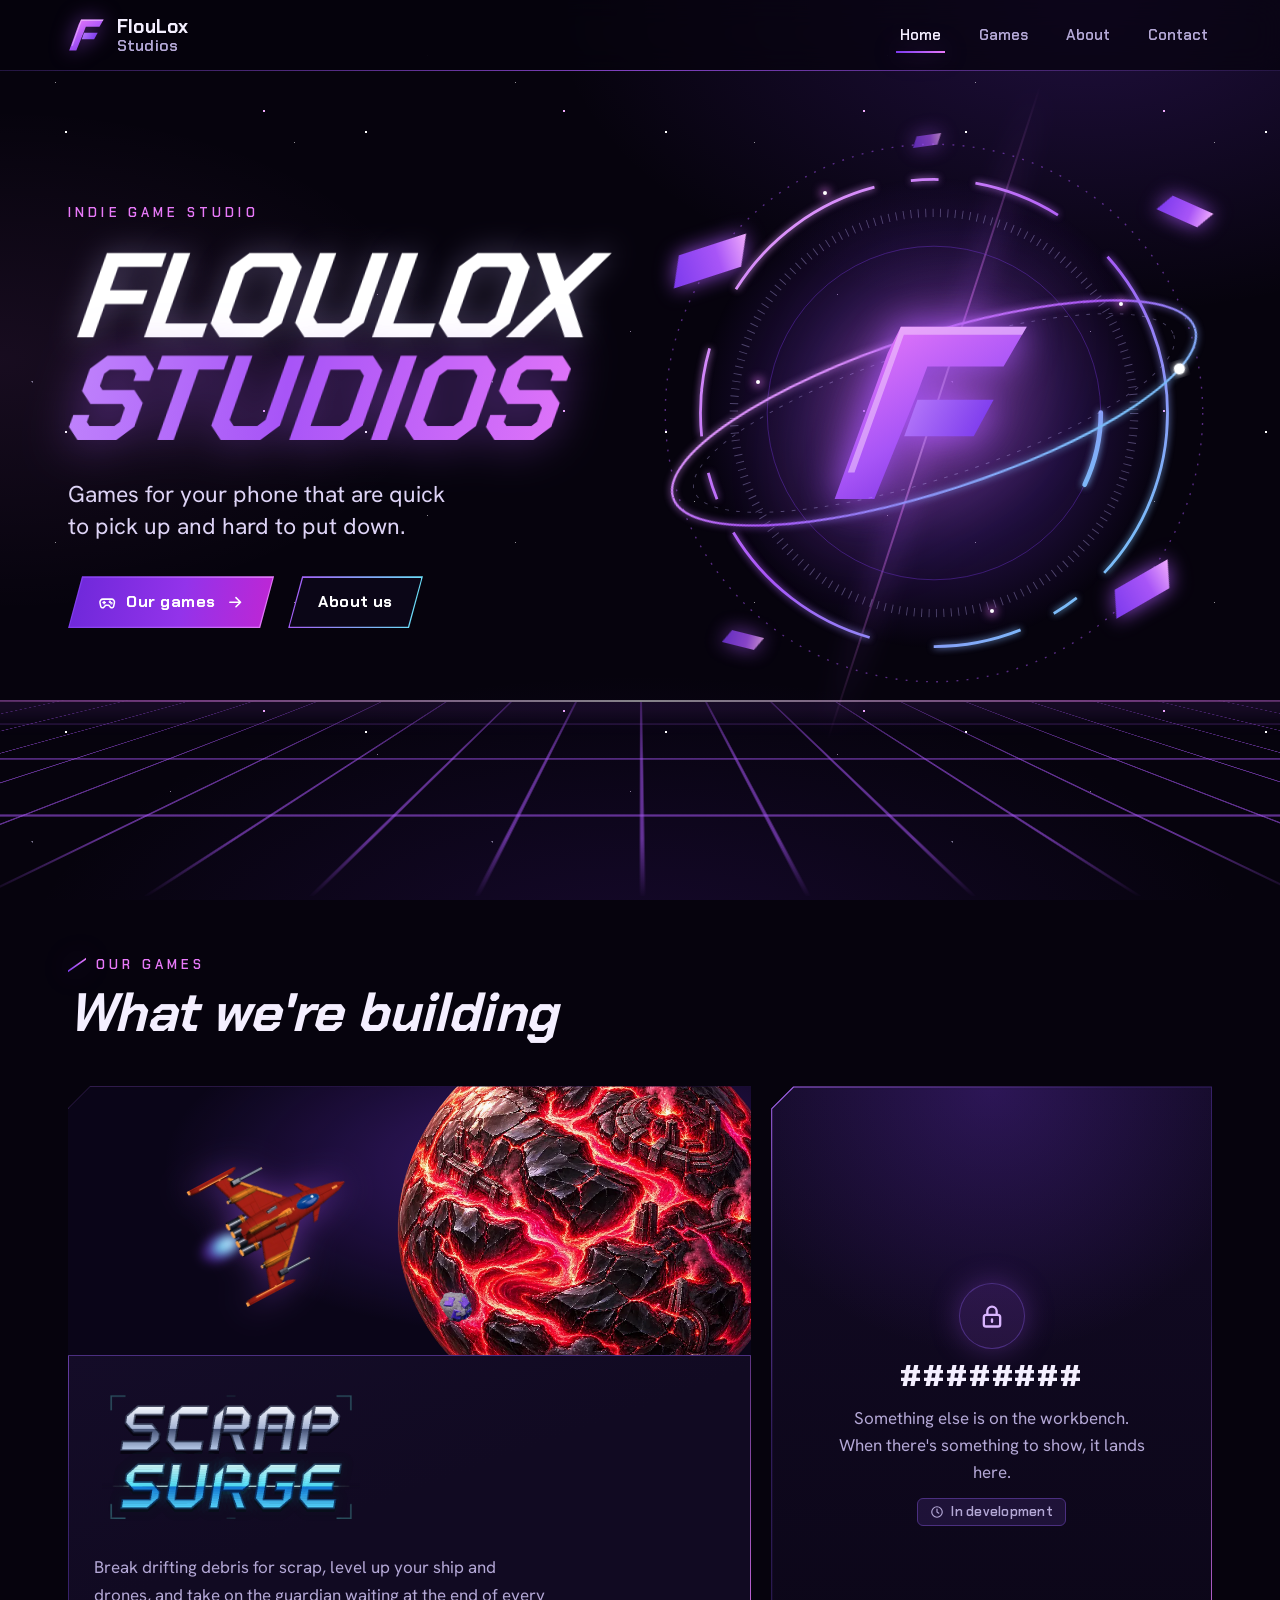
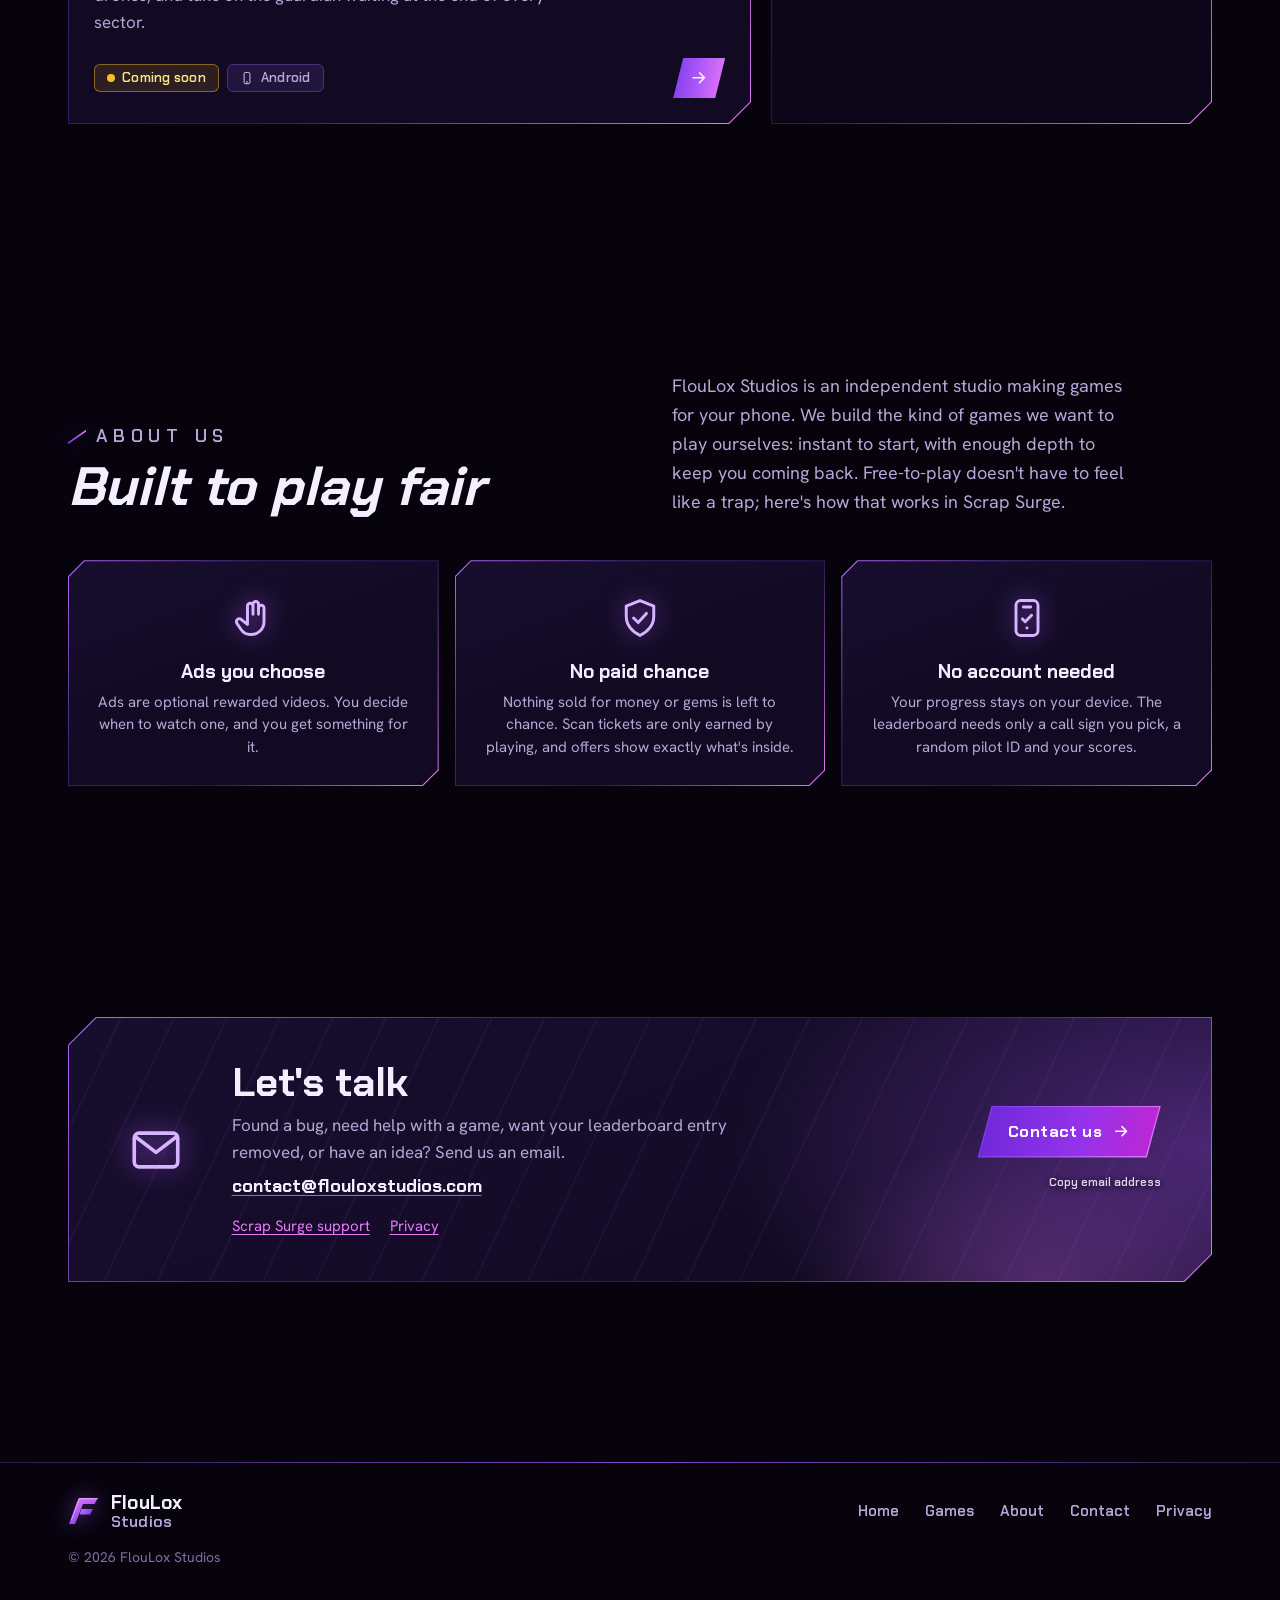
==== commit 202a4c77: "Home page gets its own studio art instead of Scrap Surge's Neon portal around the F mark (rotating r" ====
--- a/index.html
+++ b/index.html
@@ -23,7 +23,6 @@
 {"@context":"https://schema.org","@type":"Organization","name":"FlouLox Studios","url":"https://flouloxstudios.com/","logo":"https://flouloxstudios.com/assets/img/icon-512.png","email":"contact@flouloxstudios.com"}
 </script>
 <script src="/assets/js/site.js" defer></script>
-<script src="/assets/js/flow.js" defer></script>
 </head>
 <body>
 <div class="space" aria-hidden="true"></div>
@@ -42,7 +41,7 @@
 
 <main id="main">
   <section class="hero" id="top">
-    <canvas id="flow" aria-hidden="true"></canvas>
+    <div class="floor" aria-hidden="true"><i></i></div>
     <div class="wrap">
       <div class="hero-copy">
         <p class="eyebrow">Indie game studio</p>
@@ -53,14 +52,42 @@
           <a class="btn btn-ghost" href="#about">About us</a>
         </div>
       </div>
-      <div class="hero-art" aria-hidden="true">
-        <div class="ring back"></div>
-        <div class="planet" data-depth="10"><img src="/scrap-surge/img/planet-gas_giant.webp" alt="" width="900" height="900"></div>
-        <div class="ring front" data-depth="14"></div>
-        <div class="ship float" data-depth="-26"><img src="/scrap-surge/img/ship-nebula.webp" alt="" width="360" height="440"></div>
-        <i class="rock r1 float slow" data-depth="-18"></i>
-        <i class="rock r2 float" data-depth="22"></i>
-        <i class="rock r3 float slow" data-depth="30"></i>
+      <div class="portal" aria-hidden="true">
+        <svg width="0" height="0" style="position:absolute">
+          <defs>
+            <linearGradient id="pg" x1="0" y1="0" x2="1" y2="1"><stop offset="0" stop-color="#f0abfc"/><stop offset=".5" stop-color="#a855f7"/><stop offset="1" stop-color="#67e8f9"/></linearGradient>
+            <filter id="pglow" x="-30%" y="-30%" width="160%" height="160%"><feGaussianBlur stdDeviation="4" result="b"/><feMerge><feMergeNode in="b"/><feMergeNode in="SourceGraphic"/></feMerge></filter>
+          </defs>
+        </svg>
+        <div class="halo"></div>
+        <div class="beam"></div>
+        <svg class="spin" style="--t:90s" viewBox="0 0 600 600" data-depth="4"><circle cx="300" cy="300" r="290" fill="none" stroke="#a855f7" stroke-opacity=".5" stroke-width="1.5" stroke-dasharray="2 9"/></svg>
+        <svg class="spin rev" style="--t:38s" viewBox="0 0 600 600" data-depth="6"><circle cx="300" cy="300" r="252" fill="none" stroke="url(#pg)" stroke-width="3" stroke-dasharray="190 40 30 40 96 70" filter="url(#pglow)"/></svg>
+        <svg class="spin" style="--t:64s" viewBox="0 0 600 600" data-depth="8"><circle cx="300" cy="300" r="216" fill="none" stroke="#c4b5fd" stroke-opacity=".35" stroke-width="9" stroke-dasharray="1 7"/></svg>
+        <svg class="spin" style="--t:12s" viewBox="0 0 600 600" data-depth="10"><circle cx="300" cy="300" r="180" fill="none" stroke="#7c3aed" stroke-opacity=".4"/><circle cx="300" cy="300" r="180" fill="none" stroke="url(#pg)" stroke-width="5" stroke-linecap="round" stroke-dasharray="80 1050" filter="url(#pglow)"/></svg>
+        <svg class="orbit back" viewBox="0 0 600 600" data-depth="8">
+          <defs><clipPath id="c-back"><rect x="-50" y="0" width="700" height="300"/></clipPath></defs>
+          <g clip-path="url(#c-back)" fill="none">
+            <ellipse cx="300" cy="300" rx="296" ry="84" stroke="url(#pg)" stroke-width="2.5" filter="url(#pglow)"/>
+            <ellipse cx="300" cy="300" rx="272" ry="70" stroke="#c4b5fd" stroke-opacity=".35" stroke-dasharray="4 8"/>
+            <circle r="6" fill="#fff" filter="url(#pglow)"><animateMotion dur="7s" repeatCount="indefinite" path="M4 300a296 84 0 1 0 592 0a296 84 0 1 0-592 0"/></circle>
+          </g>
+        </svg>
+        <div class="core" data-depth="-16"><img src="/assets/img/mark.svg" alt="" width="228" height="228"></div>
+        <svg class="orbit front" viewBox="0 0 600 600" data-depth="14">
+          <defs><clipPath id="c-front"><rect x="-50" y="300" width="700" height="300"/></clipPath></defs>
+          <g clip-path="url(#c-front)" fill="none">
+            <ellipse cx="300" cy="300" rx="296" ry="84" stroke="url(#pg)" stroke-width="2.5" filter="url(#pglow)"/>
+            <ellipse cx="300" cy="300" rx="272" ry="70" stroke="#c4b5fd" stroke-opacity=".35" stroke-dasharray="4 8"/>
+            <circle r="6" fill="#fff" filter="url(#pglow)"><animateMotion dur="7s" repeatCount="indefinite" path="M4 300a296 84 0 1 0 592 0a296 84 0 1 0-592 0"/></circle>
+          </g>
+        </svg>
+        <i class="shard s1 float" data-depth="-30"></i>
+        <i class="shard s2 float" data-depth="-22"></i>
+        <i class="shard s3 float" data-depth="26"></i>
+        <i class="shard s4 float" data-depth="34"></i>
+        <i class="shard s5 float" data-depth="-12"></i>
+        <i class="spark k1"></i><i class="spark k2"></i><i class="spark k3"></i><i class="spark k4"></i>
       </div>
     </div>
   </section>
--- a/assets/css/site.css
+++ b/assets/css/site.css
@@ -146,8 +146,7 @@
 @keyframes thrust { to { transform: scaleY(1.18) scaleX(0.9); opacity: 0.85; } }
 
 /* Home: hero */
-.hero { position: relative; overflow: hidden; isolation: isolate; min-height: min(calc(100svh - 71px), 760px); display: flex; align-items: center; padding-block: clamp(48px, 7vw, 96px); }
-.hero canvas { position: absolute; inset: 0; width: 100%; height: 100%; z-index: -1; pointer-events: none; opacity: 0.9; }
+.hero { position: relative; overflow: hidden; isolation: isolate; min-height: min(calc(100svh - 71px), 780px); display: flex; align-items: center; padding-block: clamp(40px, 5vw, 64px) clamp(150px, 16vw, 210px); }
 .hero .wrap { display: grid; grid-template-columns: minmax(0, 1fr) minmax(0, 1fr); align-items: center; gap: 32px; }
 .hero-copy { position: relative; z-index: 2; }
 .hero h1 { margin: 20px 0 26px; font-size: clamp(60px, 9.4vw, 128px); line-height: 0.86; text-transform: uppercase; font-style: italic; letter-spacing: -0.015em; transform: skewX(-6deg); }
@@ -164,23 +163,43 @@
 @keyframes title-in { from { opacity: 0; transform: translateX(-40px); } to { opacity: 1; transform: none; } }
 @keyframes rise { to { opacity: 1; transform: none; } }
 
-.hero-art { position: relative; aspect-ratio: 1; width: min(100%, 620px); justify-self: end; }
-.hero-art .planet { position: absolute; inset: 8% 6% 8% 10%; filter: hue-rotate(238deg) saturate(1.25) brightness(0.95) drop-shadow(0 0 60px rgba(168, 85, 247, 0.5)); }
-.hero-art .planet img { width: 100%; animation: turn 120s linear infinite; }
-@keyframes turn { to { transform: rotate(360deg); } }
-.ring { position: absolute; left: -6%; right: -8%; top: 41%; height: 24%; border-radius: 50%; border: 2px solid rgba(232, 121, 249, 0.75); box-shadow: 0 0 18px rgba(232, 121, 249, 0.6), inset 0 0 18px rgba(168, 85, 247, 0.5); transform: rotate(-16deg); }
-.ring.back { clip-path: inset(0 0 50% 0); z-index: -1; opacity: 0.55; }
-.ring.front { clip-path: inset(50% 0 0 0); }
-.ring::after { content: ""; position: absolute; inset: 9% 4%; border-radius: 50%; border: 1px dashed rgba(196, 181, 253, 0.45); }
-.hero-art .ship { left: 6%; top: 8%; --w: clamp(96px, 13vw, 150px); --r: 48deg; }
-.hero-art .rock.r1 { right: 2%; top: 4%; --s: 64px; --row: 40%; }
-.hero-art .rock.r2 { left: 0; bottom: 12%; --s: 48px; --row: 80%; --spin: -8deg; animation-delay: -3s; }
-.hero-art .rock.r3 { right: 12%; bottom: 0; --s: 38px; --row: 0%; animation-delay: -5s; }
+/* Home hero art: a neon portal around the studio mark. Everything moves with transforms only, so it stays cheap. */
+.portal { position: relative; aspect-ratio: 1; width: min(100%, 600px); justify-self: end; }
+.portal > * { position: absolute; }
+.portal .halo { inset: 6%; border-radius: 50%; background: radial-gradient(circle, rgba(168, 85, 247, 0.5) 0%, rgba(124, 58, 237, 0.22) 38%, transparent 68%); animation: breathe 6s ease-in-out infinite; }
+.portal .beam { left: 50%; top: -12%; bottom: -12%; width: 2px; margin-left: -1px; background: linear-gradient(transparent, rgba(232, 121, 249, 0.9) 35%, #fff 50%, rgba(232, 121, 249, 0.9) 65%, transparent); filter: blur(0.5px); opacity: 0.55; transform: rotate(18deg); }
+.portal .beam::after { content: ""; position: absolute; inset: 0 -14px; background: linear-gradient(transparent, rgba(168, 85, 247, 0.35) 50%, transparent); filter: blur(10px); }
+.portal svg { inset: 0; width: 100%; height: 100%; overflow: visible; }
+.portal .spin { transform-box: fill-box; transform-origin: center; animation: spin var(--t, 40s) linear infinite; will-change: transform; }
+.portal .spin.rev { animation-direction: reverse; }
+.portal .orbit { transform: rotate(-18deg); }
+.portal .core { left: 31%; top: 31%; width: 38%; z-index: 2; }
+.portal .core img { width: 100%; filter: drop-shadow(0 0 18px rgba(168, 85, 247, 0.95)) drop-shadow(0 0 50px rgba(232, 121, 249, 0.45)); animation: float 6s ease-in-out infinite; --spin: 0deg; }
+.portal .front { z-index: 3; }
+.shard { width: var(--w, 70px); aspect-ratio: 40 / 14; background: url("data:image/svg+xml,%3Csvg xmlns='http://www.w3.org/2000/svg' viewBox='0 0 40 14'%3E%3Cdefs%3E%3ClinearGradient id='g' x1='0' x2='1'%3E%3Cstop offset='0' stop-color='%237c3aed'/%3E%3Cstop offset='.6' stop-color='%23a855f7'/%3E%3Cstop offset='1' stop-color='%23f0abfc'/%3E%3C/linearGradient%3E%3C/defs%3E%3Cpolygon points='7,0 40,0 33,14 0,14' fill='url(%23g)'/%3E%3C/svg%3E") center / contain no-repeat; filter: drop-shadow(0 0 10px rgba(168, 85, 247, 0.85)); rotate: var(--r, -18deg); z-index: 4; }
+.shard.s1 { left: 2%; top: 20%; --w: 86px; animation-duration: 8s; }
+.shard.s2 { right: 0; top: 12%; --w: 54px; --r: 24deg; animation-duration: 10s; animation-delay: -3s; }
+.shard.s3 { right: 6%; bottom: 16%; --w: 74px; --r: -30deg; animation-duration: 9s; animation-delay: -5s; }
+.shard.s4 { left: 12%; bottom: 8%; --w: 40px; --r: 14deg; animation-duration: 7s; animation-delay: -2s; opacity: 0.8; }
+.shard.s5 { left: 46%; top: 0; --w: 30px; --r: -8deg; animation-duration: 11s; animation-delay: -6s; opacity: 0.7; }
+.spark { width: 4px; height: 4px; border-radius: 50%; background: #fff; box-shadow: 0 0 10px 2px rgba(232, 121, 249, 0.9); animation: twinkle 2.6s ease-in-out infinite alternate; }
+.spark.k1 { left: 18%; top: 44%; } .spark.k2 { right: 16%; top: 30%; animation-delay: -1s; } .spark.k3 { left: 60%; bottom: 14%; animation-delay: -1.8s; } .spark.k4 { left: 30%; top: 10%; animation-delay: -0.6s; }
+@keyframes spin { to { transform: rotate(360deg); } }
+@keyframes breathe { 50% { transform: scale(1.08); opacity: 0.8; } }
+
+/* Home hero floor: a neon grid running toward the horizon */
+.floor { position: absolute; left: -40%; right: -40%; bottom: -2px; height: 24%; z-index: -1; perspective: 380px; perspective-origin: 50% 0; overflow: hidden; pointer-events: none; -webkit-mask-image: linear-gradient(to top, transparent 0%, #000 30%, #000 70%, rgba(0, 0, 0, 0.5) 100%); mask-image: linear-gradient(to top, transparent 0%, #000 30%, #000 70%, rgba(0, 0, 0, 0.5) 100%); }
+.floor::before { content: ""; position: absolute; left: 0; right: 0; top: 0; height: 2px; background: linear-gradient(90deg, transparent, rgba(232, 121, 249, 0.9) 30%, #fff 50%, rgba(232, 121, 249, 0.9) 70%, transparent); box-shadow: 0 0 24px 4px rgba(168, 85, 247, 0.6); z-index: 1; }
+.floor i { position: absolute; left: 0; right: 0; top: 0; height: 200%; transform-origin: 50% 0; transform: rotateX(72deg); }
+.floor i::before { content: ""; position: absolute; inset: -64px 0 0; background-image: linear-gradient(rgba(168, 85, 247, 0.55) 2px, transparent 2px), linear-gradient(90deg, rgba(168, 85, 247, 0.55) 2px, transparent 2px); background-size: 64px 64px; animation: run 2.4s linear infinite; will-change: transform; }
+@keyframes run { to { transform: translateY(64px); } }
+
 [data-depth] { transition: translate 0.4s ease-out; }
 @media (max-width: 900px) {
-  .hero { min-height: 0; padding-block: clamp(120px, 30vw, 200px) 40px; }
+  .hero { min-height: 0; padding-block: clamp(120px, 30vw, 200px) 150px; }
   .hero .wrap { grid-template-columns: minmax(0, 1fr); }
-  .hero-art { position: absolute; right: -28%; top: 2%; width: 92%; opacity: 0.45; z-index: -1; }
+  .portal { position: absolute; right: -30%; top: 0; width: 95%; opacity: 0.4; z-index: -1; }
+  .floor { height: 130px; }
 }
 
 /* Home: games */
@@ -226,7 +245,7 @@
 
 /* Contact banner, used on home and the game page */
 .cta { --c: 28px; display: grid; grid-template-columns: auto minmax(0, 1fr) auto; align-items: center; gap: 20px clamp(20px, 3vw, 40px); padding: clamp(26px, 4vw, 44px) clamp(24px, 4vw, 52px); overflow: hidden;
-  --fill: linear-gradient(90deg, rgba(17, 10, 34, 0.98) 40%, rgba(17, 10, 34, 0.82) 72%, rgba(17, 10, 34, 0.45)), url("/scrap-surge/img/worlds/machine_world.webp") right -90px center / 380px no-repeat, linear-gradient(160deg, var(--panel-2), var(--panel)); }
+  --fill: radial-gradient(60% 140% at 100% 50%, rgba(168, 85, 247, 0.38), transparent 70%), radial-gradient(30% 80% at 85% 100%, rgba(232, 121, 249, 0.22), transparent 70%), repeating-linear-gradient(115deg, transparent 0 46px, rgba(168, 85, 247, 0.07) 46px 48px), linear-gradient(160deg, var(--panel-2), var(--panel)); }
 .cta .mail-ic { display: grid; place-items: center; width: 74px; height: 74px; color: #d8b4fe; filter: drop-shadow(0 0 14px rgba(168, 85, 247, 0.9)); }
 .cta .mail-ic .ic { width: 58px; height: 58px; stroke-width: 1.5; }
 .cta h2 { font-size: clamp(28px, 3.6vw, 40px); }
@@ -248,6 +267,8 @@
 .foot nav a:hover { color: var(--ink); }
 .foot .brand img { width: 32px; height: 32px; }
 .foot .copy { width: 100%; font-size: 14px; }
+
+@keyframes turn { to { transform: rotate(360deg); } }
 
 /* Game page: hero */
 .game-hero { position: relative; overflow: hidden; isolation: isolate; padding-block: clamp(28px, 4vw, 44px) clamp(48px, 7vw, 88px); }
@@ -395,3 +416,5 @@
   .js .hero h1 span { opacity: 1; }
   .js .hero .eyebrow, .js .hero .lead, .js .hero .btn-row { opacity: 1; transform: none; }
 }
+
+.hero + .section { padding-top: clamp(24px, 4vw, 56px); }
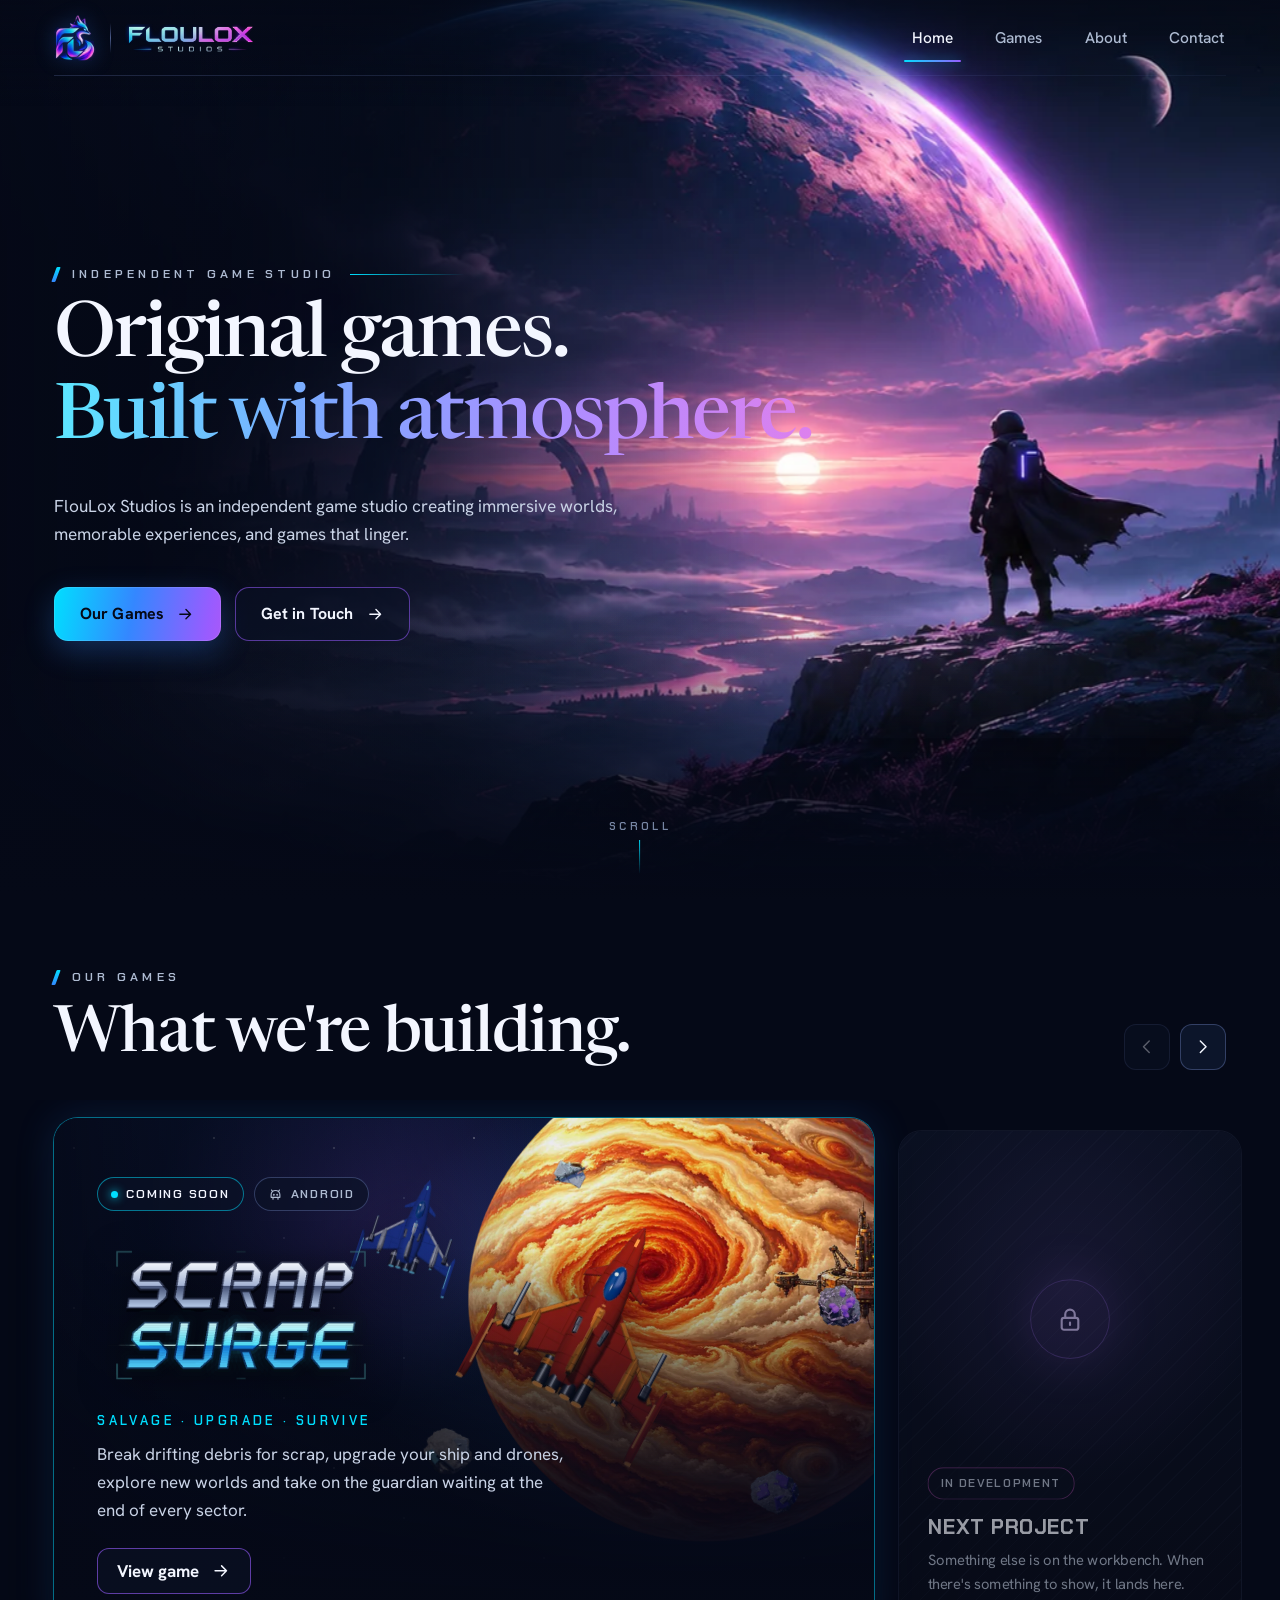
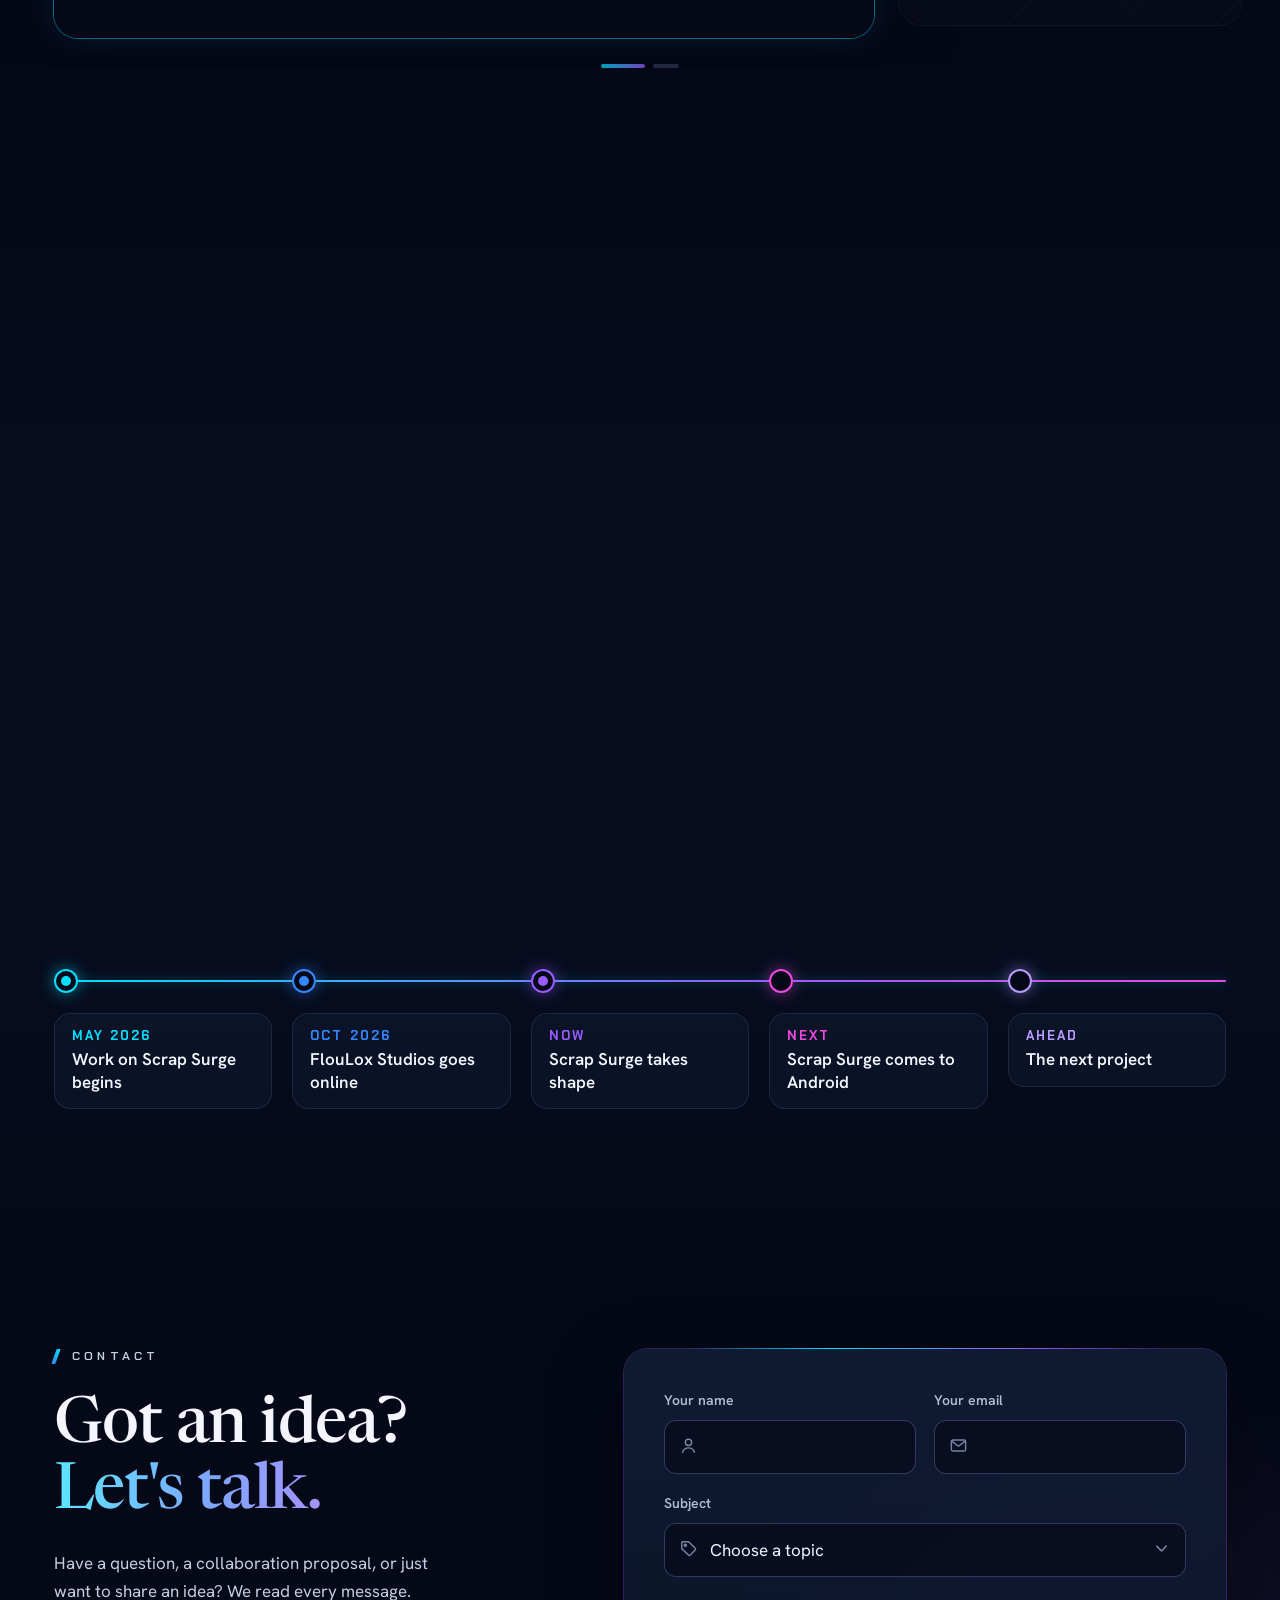
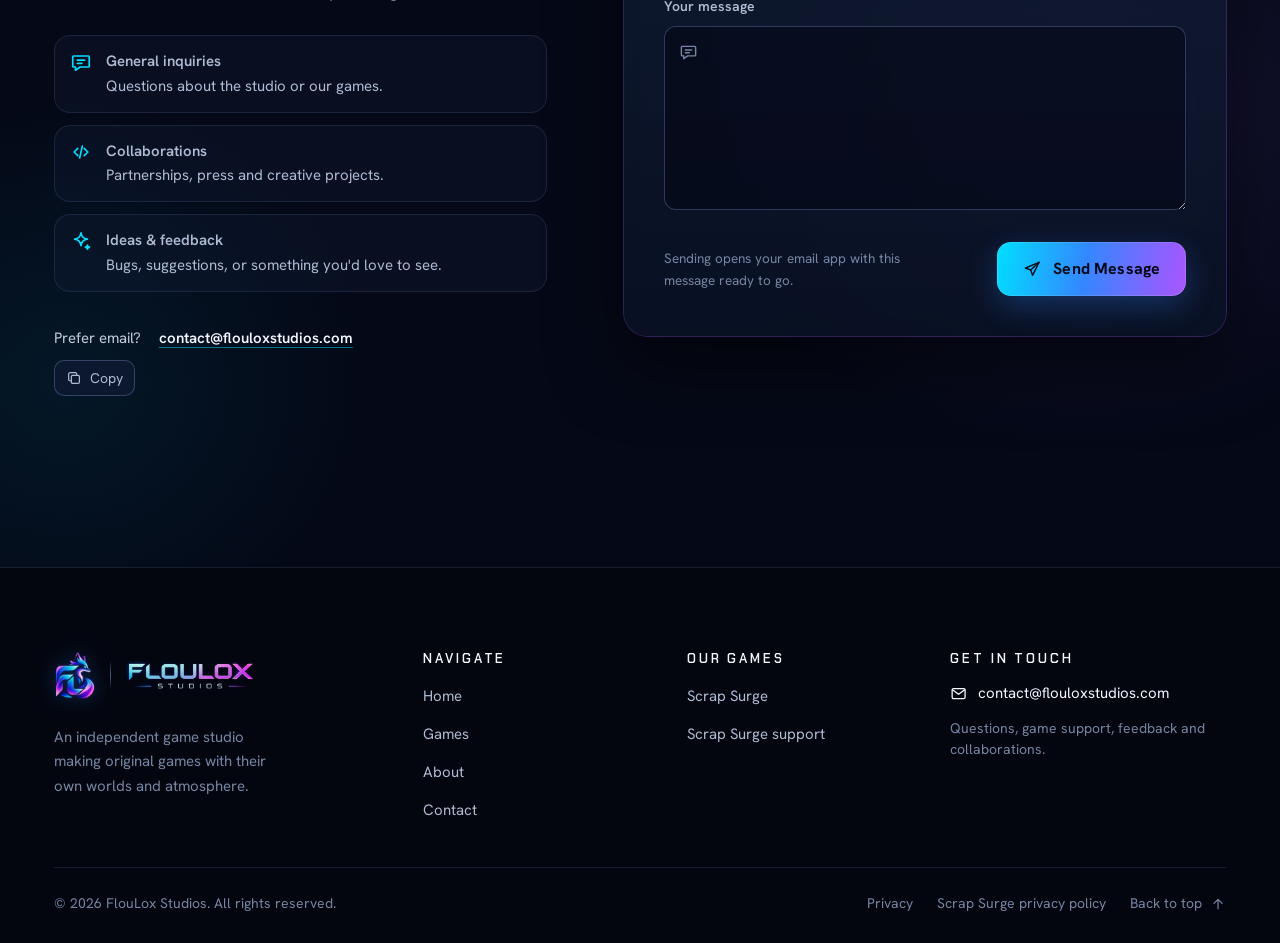
==== commit 60906858: "Full redesign: cinematic studio home page and a richer Scrap Surge page Home: planetary hero with sl" ====
--- a/index.html
+++ b/index.html
@@ -3,20 +3,23 @@
 <head>
 <meta charset="utf-8">
 <meta name="viewport" content="width=device-width, initial-scale=1">
-<title>FlouLox Studios | Independent games for your phone</title>
-<meta name="description" content="FlouLox Studios is an independent game studio. Our first game, Scrap Surge, a space salvage game for phones, is coming soon to Google Play.">
+<title>FlouLox Studios | Independent game studio</title>
+<meta name="description" content="FlouLox Studios is an independent game studio creating immersive worlds, memorable experiences, and games that linger. Our first game, Scrap Surge, is coming soon to Android.">
 <link rel="canonical" href="https://flouloxstudios.com/">
-<meta name="theme-color" content="#06030d">
+<meta name="theme-color" content="#050917">
 <meta property="og:type" content="website">
 <meta property="og:site_name" content="FlouLox Studios">
 <meta property="og:title" content="FlouLox Studios">
-<meta property="og:description" content="Independent games for your phone. Scrap Surge is coming soon to Google Play.">
+<meta property="og:description" content="Original games. Built with atmosphere.">
 <meta property="og:url" content="https://flouloxstudios.com/">
-<meta property="og:image" content="https://flouloxstudios.com/assets/img/og.png">
+<meta property="og:image" content="https://flouloxstudios.com/assets/img/og.jpg">
+<meta property="og:image:width" content="1200">
+<meta property="og:image:height" content="630">
 <meta name="twitter:card" content="summary_large_image">
-<link rel="icon" href="/assets/img/mark.svg" type="image/svg+xml">
+<link rel="icon" href="/assets/img/favicon.png" type="image/png">
 <link rel="apple-touch-icon" href="/assets/img/icon-180.png">
-<link rel="preload" href="/assets/fonts/chakra-petch-700.woff2" as="font" type="font/woff2" crossorigin>
+<link rel="preload" href="/assets/img/hero.webp" as="image" type="image/webp" fetchpriority="high">
+<link rel="preload" href="/assets/fonts/newsreader-500.woff2" as="font" type="font/woff2" crossorigin>
 <link rel="stylesheet" href="/assets/css/site.css">
 <script>document.documentElement.classList.add("js");</script>
 <script type="application/ld+json">
@@ -24,184 +27,352 @@
 </script>
 <script src="/assets/js/site.js" defer></script>
 </head>
-<body>
-<div class="space" aria-hidden="true"></div>
+<body class="home" id="top">
 <a class="skip" href="#main">Skip to content</a>
-<header class="nav">
+<!-- header current=home -->
+<header class="site-header" data-header>
   <div class="wrap">
-    <a class="brand" href="/" aria-label="FlouLox Studios home"><img src="/assets/img/mark.svg" alt="" width="38" height="38"><span>FlouLox <span>Studios</span></span></a>
-    <nav aria-label="Main">
-      <a href="/" data-spy="top" aria-current="page">Home</a>
-      <a href="/#games" data-spy="games">Games</a>
-      <a href="/#about" data-spy="about">About</a>
-      <a href="/#contact" data-spy="contact">Contact</a>
+    <a class="brand" href="/" aria-label="FlouLox Studios home">
+      <img class="mark" src="/assets/img/emblem-sm.webp" alt="" width="112" height="124">
+      <span class="sep" aria-hidden="true"></span>
+      <img class="word" src="/assets/img/wordmark.webp" alt="" width="400" height="88">
+    </a>
+    <button class="nav-toggle icon-btn" type="button" aria-expanded="false" aria-controls="main-nav" aria-label="Open menu"><svg class="ic" aria-hidden="true"><use href="/assets/img/icons.svg#menu"/></svg></button>
+    <nav class="main-nav" id="main-nav" aria-label="Main">
+      <a href="/" data-nav="home" aria-current="page" data-spy="top">Home</a>
+      <a href="/#games" data-nav="games" data-spy="games">Games</a>
+      <a href="/#about" data-nav="about" data-spy="about">About</a>
+      <a href="/#contact" data-nav="contact" data-spy="contact">Contact</a>
     </nav>
   </div>
 </header>
+<!-- /header -->
 
 <main id="main">
-  <section class="hero" id="top">
-    <div class="floor" aria-hidden="true"><i></i></div>
+  <!-- 1. Hero -->
+  <section class="hero" aria-labelledby="hero-title" data-hero>
+    <div class="hero-scene" aria-hidden="true">
+      <div class="hero-sky"></div>
+      <div class="hero-art">
+        <div class="cam" data-depth="-14">
+          <img src="/assets/img/hero.webp" alt="" width="1032" height="781" fetchpriority="high">
+          <div class="hero-light"></div>
+        </div>
+      </div>
+      <div class="fog" data-depth="-24"></div>
+      <div class="fog f2" data-depth="-34"></div>
+      <div class="motes">
+        <i style="--x:58%;--y:18%;--t:16s;--dl:0s;--dx:30px"></i>
+        <i style="--x:66%;--y:30%;--t:19s;--dl:3s;--s:2px"></i>
+        <i style="--x:74%;--y:12%;--t:15s;--dl:6s;--dx:-20px"></i>
+        <i style="--x:82%;--y:26%;--t:21s;--dl:1.5s;--s:2px"></i>
+        <i style="--x:88%;--y:40%;--t:17s;--dl:8s"></i>
+        <i style="--x:62%;--y:44%;--t:20s;--dl:10s;--s:2px;--dx:-30px"></i>
+        <i style="--x:93%;--y:16%;--t:18s;--dl:12s;--s:2px"></i>
+        <i style="--x:70%;--y:52%;--t:22s;--dl:5s"></i>
+      </div>
+      <div class="hero-shade"></div>
+      <div class="hero-fade"></div>
+    </div>
     <div class="wrap">
       <div class="hero-copy">
-        <p class="eyebrow">Indie game studio</p>
-        <h1><span class="a">FlouLox</span> <span class="b">Studios</span></h1>
-        <p class="lead">Games for your phone that are quick to pick up and hard to put down.</p>
+        <p class="eyebrow trail">Independent game studio</p>
+        <h1 id="hero-title"><span class="line">Original games.</span> <span class="line grad-text">Built with atmosphere.</span></h1>
+        <p class="lead">FlouLox Studios is an independent game studio creating immersive worlds, memorable experiences, and games that linger.</p>
         <div class="btn-row">
-          <a class="btn" href="#games"><svg class="ic" aria-hidden="true"><use href="/assets/img/icons.svg#pad"/></svg>Our games<svg class="ic go" aria-hidden="true"><use href="/assets/img/icons.svg#arrow"/></svg></a>
-          <a class="btn btn-ghost" href="#about">About us</a>
-        </div>
-      </div>
-      <div class="portal" aria-hidden="true">
-        <svg width="0" height="0" style="position:absolute">
-          <defs>
-            <linearGradient id="pg" x1="0" y1="0" x2="1" y2="1"><stop offset="0" stop-color="#f0abfc"/><stop offset=".5" stop-color="#a855f7"/><stop offset="1" stop-color="#67e8f9"/></linearGradient>
-            <filter id="pglow" x="-30%" y="-30%" width="160%" height="160%"><feGaussianBlur stdDeviation="4" result="b"/><feMerge><feMergeNode in="b"/><feMergeNode in="SourceGraphic"/></feMerge></filter>
-          </defs>
-        </svg>
-        <div class="halo"></div>
-        <div class="beam"></div>
-        <svg class="spin" style="--t:90s" viewBox="0 0 600 600" data-depth="4"><circle cx="300" cy="300" r="290" fill="none" stroke="#a855f7" stroke-opacity=".5" stroke-width="1.5" stroke-dasharray="2 9"/></svg>
-        <svg class="spin rev" style="--t:38s" viewBox="0 0 600 600" data-depth="6"><circle cx="300" cy="300" r="252" fill="none" stroke="url(#pg)" stroke-width="3" stroke-dasharray="190 40 30 40 96 70" filter="url(#pglow)"/></svg>
-        <svg class="spin" style="--t:64s" viewBox="0 0 600 600" data-depth="8"><circle cx="300" cy="300" r="216" fill="none" stroke="#c4b5fd" stroke-opacity=".35" stroke-width="9" stroke-dasharray="1 7"/></svg>
-        <svg class="spin" style="--t:12s" viewBox="0 0 600 600" data-depth="10"><circle cx="300" cy="300" r="180" fill="none" stroke="#7c3aed" stroke-opacity=".4"/><circle cx="300" cy="300" r="180" fill="none" stroke="url(#pg)" stroke-width="5" stroke-linecap="round" stroke-dasharray="80 1050" filter="url(#pglow)"/></svg>
-        <svg class="orbit back" viewBox="0 0 600 600" data-depth="8">
-          <defs><clipPath id="c-back"><rect x="-50" y="0" width="700" height="300"/></clipPath></defs>
-          <g clip-path="url(#c-back)" fill="none">
-            <ellipse cx="300" cy="300" rx="296" ry="84" stroke="url(#pg)" stroke-width="2.5" filter="url(#pglow)"/>
-            <ellipse cx="300" cy="300" rx="272" ry="70" stroke="#c4b5fd" stroke-opacity=".35" stroke-dasharray="4 8"/>
-            <circle r="6" fill="#fff" filter="url(#pglow)"><animateMotion dur="7s" repeatCount="indefinite" path="M4 300a296 84 0 1 0 592 0a296 84 0 1 0-592 0"/></circle>
-          </g>
-        </svg>
-        <div class="core" data-depth="-16"><img src="/assets/img/mark.svg" alt="" width="228" height="228"></div>
-        <svg class="orbit front" viewBox="0 0 600 600" data-depth="14">
-          <defs><clipPath id="c-front"><rect x="-50" y="300" width="700" height="300"/></clipPath></defs>
-          <g clip-path="url(#c-front)" fill="none">
-            <ellipse cx="300" cy="300" rx="296" ry="84" stroke="url(#pg)" stroke-width="2.5" filter="url(#pglow)"/>
-            <ellipse cx="300" cy="300" rx="272" ry="70" stroke="#c4b5fd" stroke-opacity=".35" stroke-dasharray="4 8"/>
-            <circle r="6" fill="#fff" filter="url(#pglow)"><animateMotion dur="7s" repeatCount="indefinite" path="M4 300a296 84 0 1 0 592 0a296 84 0 1 0-592 0"/></circle>
-          </g>
-        </svg>
-        <i class="shard s1 float" data-depth="-30"></i>
-        <i class="shard s2 float" data-depth="-22"></i>
-        <i class="shard s3 float" data-depth="26"></i>
-        <i class="shard s4 float" data-depth="34"></i>
-        <i class="shard s5 float" data-depth="-12"></i>
-        <i class="spark k1"></i><i class="spark k2"></i><i class="spark k3"></i><i class="spark k4"></i>
-      </div>
-    </div>
+          <a class="btn" href="#games">Our Games<svg class="ic go" aria-hidden="true"><use href="/assets/img/icons.svg#arrow"/></svg></a>
+          <a class="btn btn-ghost" href="#contact">Get in Touch<svg class="ic go" aria-hidden="true"><use href="/assets/img/icons.svg#arrow"/></svg></a>
+        </div>
+      </div>
+    </div>
+    <a class="scroll-cue" href="#games" aria-hidden="true" tabindex="-1">Scroll<i></i></a>
   </section>
 
-  <section class="section" id="games">
+  <!-- 2. Our games. Each game is one .slide.game <li>; copy the Scrap Surge one to add a game (newest first).
+       The carousel adapts to any number of slides: arrows and dots only appear when there is something to scroll to. -->
+  <section class="games-section" id="games" aria-labelledby="games-title">
+    <div class="wrap section-head">
+      <div class="reveal">
+        <p class="eyebrow">Our games</p>
+        <h2 class="title" id="games-title">What we're building.</h2>
+      </div>
+      <div class="show-controls" data-show-controls hidden>
+        <button class="icon-btn" type="button" data-prev aria-label="Previous game" aria-controls="game-track"><svg class="ic" aria-hidden="true"><use href="/assets/img/icons.svg#chev-l"/></svg></button>
+        <button class="icon-btn" type="button" data-next aria-label="Next game" aria-controls="game-track"><svg class="ic" aria-hidden="true"><use href="/assets/img/icons.svg#chev-r"/></svg></button>
+      </div>
+    </div>
+    <div class="showcase reveal" data-showcase>
+      <ul class="show-track" id="game-track" aria-label="Games" tabindex="0">
+        <li class="slide game">
+          <a class="game-card" href="/scrap-surge/">
+            <div class="game-art" aria-hidden="true">
+              <div class="space-bg"></div>
+              <img class="planet" src="/scrap-surge/img/planet-gas_giant.webp" alt="" width="900" height="900" loading="lazy">
+              <i class="chunk" style="--bx:0;--by:0;left:44%;top:58%;--r:20deg;--k:26px"></i>
+              <i class="chunk" style="--bx:-64px;--by:-128px;left:84%;top:66%;--r:-30deg;--k:10px"></i>
+              <i class="chunk" style="--bx:-128px;--by:-64px;left:60%;top:6%;--r:10deg;--k:34px;width:48px;height:48px;background-size:192px auto;background-position:-96px -48px"></i>
+              <i class="chunk" style="--bx:-192px;--by:-256px;left:92%;top:30%;--r:40deg;--k:18px"></i>
+              <img class="ship s2" src="/scrap-surge/img/ship-cobalt.webp" alt="" width="360" height="440" loading="lazy">
+              <img class="ship" src="/scrap-surge/img/ship-ember.webp" alt="" width="360" height="440" loading="lazy">
+              <div class="shade"></div>
+            </div>
+            <div class="body">
+              <ul class="pills">
+                <li class="pill status">Coming soon</li>
+                <li class="pill"><svg class="ic" aria-hidden="true"><use href="/assets/img/icons.svg#android"/></svg>Android</li>
+              </ul>
+              <h3><img class="logo" src="/scrap-surge/logo.png" alt="Scrap Surge" width="720" height="412" loading="lazy"></h3>
+              <p class="tagline">Salvage · Upgrade · Survive</p>
+              <p class="desc">Break drifting debris for scrap, upgrade your ship and drones, explore new worlds and take on the guardian waiting at the end of every sector.</p>
+              <span class="cta">View game<svg class="ic" aria-hidden="true"><use href="/assets/img/icons.svg#arrow"/></svg></span>
+            </div>
+          </a>
+        </li>
+        <li class="slide tease">
+          <article class="tease-card">
+            <span class="lock" aria-hidden="true"><svg class="ic"><use href="/assets/img/icons.svg#lock"/></svg></span>
+            <span class="pill violet">In development</span>
+            <h3>Next project</h3>
+            <p>Something else is on the workbench. When there's something to show, it lands here.</p>
+          </article>
+        </li>
+      </ul>
+      <div class="show-dots" data-show-dots hidden></div>
+    </div>
+  </section>
+
+  <!-- 3. About + journey -->
+  <section class="about-section" id="about" aria-labelledby="about-title">
     <div class="wrap">
-      <div class="section-head reveal">
-        <div>
-          <p class="eyebrow slash">Our games</p>
-          <h2>What we're building</h2>
-        </div>
-      </div>
-
-      <!-- To add a game: copy the Scrap Surge card, give the game its own folder like /scrap-surge/, and update its status pill. -->
-      <div class="games">
-        <div class="glow reveal">
-          <a class="game-card cut" href="/scrap-surge/">
-            <div class="media" aria-hidden="true">
-              <img class="planet" src="/scrap-surge/img/planet-obsidian_heart.webp" alt="" width="900" height="900" loading="lazy">
-              <div class="ship"><img src="/scrap-surge/img/ship-ember.webp" alt="" width="360" height="440" loading="lazy"></div>
-              <i class="rock float"></i>
-            </div>
-            <div class="body">
-              <h3 class="sr-only">Scrap Surge</h3>
-              <img class="logo" src="/scrap-surge/logo.png" alt="Scrap Surge" width="720" height="412" loading="lazy">
-              <p>Break drifting debris for scrap, level up your ship and drones, and take on the guardian waiting at the end of every sector.</p>
-              <div class="foot-row">
-                <ul class="pills">
-                  <li class="pill soon">Coming soon</li>
-                  <li class="pill"><svg class="ic" aria-hidden="true"><use href="/assets/img/icons.svg#phone"/></svg>Android</li>
-                </ul>
-                <span class="go-btn" aria-hidden="true"><svg class="ic"><use href="/assets/img/icons.svg#arrow"/></svg></span>
-              </div>
-            </div>
-          </a>
-        </div>
-
-        <div class="glow reveal">
-          <article class="locked cut">
-            <span class="lock" aria-hidden="true"><svg class="ic"><use href="/assets/img/icons.svg#lock"/></svg></span>
-            <h3><span class="sr-only">Classified</span><span aria-hidden="true" data-scramble>########</span></h3>
-            <p>Something else is on the workbench. When there's something to show, it lands here.</p>
-            <span class="pill"><svg class="ic" aria-hidden="true"><use href="/assets/img/icons.svg#clock"/></svg>In development</span>
-          </article>
-        </div>
+      <div class="about-grid">
+        <div class="studio reveal" data-studio aria-hidden="true">
+          <svg class="room" viewBox="0 0 1000 800" preserveAspectRatio="xMidYMid slice">
+            <defs>
+              <linearGradient id="st-wall" x1="0" y1="0" x2="0" y2="1"><stop offset="0" stop-color="#0c1636"/><stop offset="1" stop-color="#060b1c"/></linearGradient>
+              <linearGradient id="st-sky" x1="0" y1="0" x2="0" y2="1"><stop offset="0" stop-color="#0f0d2e"/><stop offset=".5" stop-color="#28164f"/><stop offset=".8" stop-color="#6d2775"/><stop offset=".93" stop-color="#c34a8e"/><stop offset="1" stop-color="#3b1a55"/></linearGradient>
+              <linearGradient id="st-floor" x1="0" y1="0" x2="0" y2="1"><stop offset="0" stop-color="#0d1838"/><stop offset="1" stop-color="#03060f"/></linearGradient>
+              <linearGradient id="st-rim" x1="0" y1="0" x2="1" y2="0"><stop offset="0" stop-color="#00dfff"/><stop offset=".5" stop-color="#985cff"/><stop offset="1" stop-color="#ec49de"/></linearGradient>
+              <linearGradient id="st-cone" x1="0" y1="1" x2="0" y2="0"><stop offset="0" stop-color="#7fd8ff" stop-opacity=".3"/><stop offset="1" stop-color="#7fd8ff" stop-opacity="0"/></linearGradient>
+              <linearGradient id="st-stripC" x1="0" y1="0" x2="0" y2="1"><stop offset="0" stop-color="#00dfff" stop-opacity="0"/><stop offset=".5" stop-color="#00dfff"/><stop offset="1" stop-color="#00dfff" stop-opacity="0"/></linearGradient>
+              <linearGradient id="st-stripM" x1="0" y1="0" x2="0" y2="1"><stop offset="0" stop-color="#ec49de" stop-opacity="0"/><stop offset=".5" stop-color="#ec49de"/><stop offset="1" stop-color="#ec49de" stop-opacity="0"/></linearGradient>
+              <radialGradient id="st-pool" cx=".5" cy=".5" r=".5"><stop offset="0" stop-color="#3487ff" stop-opacity=".45"/><stop offset="1" stop-color="#3487ff" stop-opacity="0"/></radialGradient>
+              <radialGradient id="st-moon" cx=".35" cy=".35" r=".7"><stop offset="0" stop-color="#f2dcff"/><stop offset="1" stop-color="#8a6cc7"/></radialGradient>
+              <filter id="st-glow" x="-50%" y="-50%" width="200%" height="200%"><feGaussianBlur stdDeviation="6"/></filter>
+              <clipPath id="st-win"><rect x="150" y="90" width="700" height="330" rx="4"/></clipPath>
+              <clipPath id="st-floorclip"><path d="M0 560 150 470h700l150 90v240H0z"/></clipPath>
+            </defs>
+            <rect width="1000" height="800" fill="url(#st-wall)"/>
+            <!-- window onto the city -->
+            <g clip-path="url(#st-win)">
+              <rect x="150" y="90" width="700" height="330" fill="url(#st-sky)"/>
+              <circle cx="720" cy="170" r="40" fill="url(#st-moon)" opacity=".85"/>
+              <circle cx="738" cy="160" r="40" fill="#1a1240" opacity=".75"/>
+              <path fill="#2a1a52" opacity=".8" d="M150 372h40v-30h22v20h30v-48h26v58h34v-26h30v-40h18v66h40v-22h26v28h36v-52h22v52h30v-34h28v44h40v-70h20v70h30v-28h34v40h26v-60h22v60h40v-36h30v46h40v-24h30v54H150z"/>
+              <path fill="#0b0d26" d="M150 420v-38h28v-40h34v52h26v-70h44v76h22v-34h40v44h30v-92h30v92h22v-46h38v58h28v-30h30v-58h46v88h24v-42h40v48h28v-72h34v72h22v-34h44v54h30v-22h36v56z"/>
+              <g fill="#7fe3ff" opacity=".7"><rect x="250" y="320" width="4" height="4"/><rect x="262" y="336" width="4" height="4"/><rect x="408" y="300" width="4" height="4"/><rect x="420" y="318" width="4" height="4"/><rect x="560" y="338" width="4" height="4"/><rect x="640" y="304" width="4" height="4"/><rect x="652" y="322" width="4" height="4"/><rect x="760" y="356" width="4" height="4"/></g>
+              <g fill="#f59ae9" opacity=".7"><rect x="300" y="352" width="4" height="4"/><rect x="474" y="340" width="4" height="4"/><rect x="598" y="364" width="4" height="4"/><rect x="712" y="330" width="4" height="4"/><rect x="812" y="378" width="4" height="4"/></g>
+              <path d="M520 90 640 90 420 420 300 420z" fill="#fff" opacity=".035"/>
+              <path d="M690 90h40L510 420h-40z" fill="#fff" opacity=".03"/>
+            </g>
+            <g fill="#070c1e"><rect x="320" y="90" width="10" height="330"/><rect x="495" y="90" width="10" height="330"/><rect x="670" y="90" width="10" height="330"/><rect x="150" y="290" width="700" height="6"/></g>
+            <rect x="150" y="90" width="700" height="330" rx="4" fill="none" stroke="#1c2a55" stroke-width="10"/>
+            <!-- ceiling and side walls -->
+            <path d="M0 0h1000l-150 70H150z" fill="#060a1a"/>
+            <path d="M150 70h700" stroke="#00dfff" stroke-width="3" opacity=".9"/>
+            <path d="M150 70h700" stroke="#00dfff" stroke-width="10" opacity=".5" filter="url(#st-glow)"/>
+            <path d="M0 0 150 70v400L0 560z" fill="#081029"/>
+            <path d="M1000 0 850 70v400l150 90z" fill="#081029"/>
+            <path d="M62 60 74 66v430l-12 7z" fill="url(#st-stripC)" opacity=".9"/>
+            <path d="M62 60 74 66v430l-12 7z" fill="url(#st-stripC)" opacity=".6" filter="url(#st-glow)"/>
+            <path d="M938 60 926 66v430l12 7z" fill="url(#st-stripM)" opacity=".9"/>
+            <path d="M938 60 926 66v430l12 7z" fill="url(#st-stripM)" opacity=".6" filter="url(#st-glow)"/>
+            <!-- floor with a soft perspective grid and the window's reflection -->
+            <path d="M0 560 150 470h700l150 90v240H0z" fill="url(#st-floor)"/>
+            <g clip-path="url(#st-floorclip)">
+              <path d="M150 470h700l60 120H90z" fill="url(#st-sky)" opacity=".12"/>
+              <g stroke="#6f8fff" stroke-opacity=".12" stroke-width="1.5" fill="none">
+                <path d="M500 300-700 800M500 300-300 800M500 300 100 800M500 300 500 800M500 300 900 800M500 300 1300 800M500 300 1700 800"/>
+                <path d="M0 520h1000M0 590h1000M0 680h1000"/>
+              </g>
+            </g>
+            <!-- consoles -->
+            <g>
+              <path d="M40 640 70 600h170l20 40z" fill="#0b1532"/>
+              <rect x="92" y="520" width="120" height="72" rx="6" fill="#0a1734" stroke="#1d3770" stroke-width="2"/>
+              <g stroke="#00dfff" stroke-width="3" opacity=".6" stroke-linecap="round"><path d="M106 540h60M106 556h86M106 572h44"/></g>
+              <rect x="92" y="520" width="120" height="72" rx="6" fill="#00dfff" opacity=".08" filter="url(#st-glow)"/>
+              <path d="M960 640 930 600H760l-20 40z" fill="#0b1532"/>
+              <rect x="788" y="520" width="120" height="72" rx="6" fill="#140d34" stroke="#3a2370" stroke-width="2"/>
+              <g stroke="#ec49de" stroke-width="3" opacity=".55" stroke-linecap="round"><path d="M802 540h40M802 556h80M802 572h60"/></g>
+              <rect x="788" y="520" width="120" height="72" rx="6" fill="#ec49de" opacity=".07" filter="url(#st-glow)"/>
+            </g>
+            <!-- display platform -->
+            <path d="M330 600 670 600 590 150H410z" fill="url(#st-cone)" opacity=".55"/>
+            <ellipse cx="500" cy="640" rx="300" ry="70" fill="url(#st-pool)"/>
+            <path d="M290 600v26a210 46 0 0 0 420 0v-26z" fill="#0a1330"/>
+            <ellipse cx="500" cy="626" rx="210" ry="46" fill="none" stroke="#18284f" stroke-width="2"/>
+            <ellipse cx="500" cy="600" rx="210" ry="46" fill="#0d1a3c" stroke="url(#st-rim)" stroke-width="3"/>
+            <ellipse cx="500" cy="600" rx="210" ry="46" fill="none" stroke="url(#st-rim)" stroke-width="10" opacity=".5" filter="url(#st-glow)"/>
+            <ellipse cx="500" cy="600" rx="160" ry="32" fill="none" stroke="#00dfff" stroke-opacity=".45" stroke-dasharray="4 10"/>
+            <ellipse cx="500" cy="600" rx="100" ry="18" fill="#3487ff" opacity=".35" filter="url(#st-glow)"/>
+            <g fill="#bfe9ff"><circle cx="452" cy="470" r="2" opacity=".6"/><circle cx="540" cy="420" r="1.6" opacity=".5"/><circle cx="476" cy="300" r="1.6" opacity=".4"/><circle cx="560" cy="530" r="2" opacity=".5"/></g>
+          </svg>
+          <div class="holo"><img src="/assets/img/emblem.webp" alt="" width="520" height="578" loading="lazy"></div>
+          <div class="dim"></div>
+        </div>
+        <div class="about-copy">
+          <p class="eyebrow reveal">About FlouLox Studios</p>
+          <h2 class="title reveal" id="about-title" style="--d:80ms">Meet FlouLox.</h2>
+          <p class="reveal" style="--d:160ms">FlouLox Studios is an independent game studio focused on creating original experiences, exploring new ideas, and building games players want to return to.</p>
+          <ul class="values">
+            <li class="reveal" style="--d:240ms"><span class="ic-wrap" aria-hidden="true"><svg class="ic"><use href="/assets/img/icons.svg#spark"/></svg></span><span><b>Original games.</b> Our own worlds, characters and ideas.</span></li>
+            <li class="reveal" style="--d:320ms"><span class="ic-wrap" aria-hidden="true"><svg class="ic"><use href="/assets/img/icons.svg#flask"/></svg></span><span><b>Room to experiment.</b> Trying things until they feel right.</span></li>
+            <li class="reveal" style="--d:400ms"><span class="ic-wrap" aria-hidden="true"><svg class="ic"><use href="/assets/img/icons.svg#heart"/></svg></span><span><b>Made for players.</b> Fair, readable and worth coming back to.</span></li>
+          </ul>
+        </div>
+      </div>
+
+      <!-- Journey: add a milestone by copying an <li>. Use .future for things that haven't happened yet. -->
+      <div class="journey">
+        <div class="journey-head reveal">
+          <p class="eyebrow">Our journey</p>
+          <p>Select a milestone for more.</p>
+        </div>
+        <ol class="timeline" data-timeline style="--n:5">
+          <li class="rail" aria-hidden="true"></li>
+          <li class="milestone" style="--c:var(--cyan);--d:250ms">
+            <span class="dot" aria-hidden="true"></span>
+            <button type="button" aria-expanded="false"><span class="when">May 2026</span><span class="what">Work on Scrap Surge begins</span><span class="more"><span>The first version of a portrait space-salvage game for phones: tap debris, collect scrap, upgrade the ship.</span></span></button>
+          </li>
+          <li class="milestone" style="--c:var(--blue);--d:450ms">
+            <span class="dot" aria-hidden="true"></span>
+            <button type="button" aria-expanded="false"><span class="when">Oct 2026</span><span class="what">FlouLox Studios goes online</span><span class="more"><span>The studio website launches, with the Scrap Surge privacy policy and a place to reach us.</span></span></button>
+          </li>
+          <li class="milestone" style="--c:var(--violet);--d:650ms">
+            <span class="dot" aria-hidden="true"></span>
+            <button type="button" aria-expanded="false"><span class="when">Now</span><span class="what">Scrap Surge takes shape</span><span class="more"><span>17 worlds, sector guardians, hangar upgrades, Endless runs and leaderboards are in the current build.</span></span></button>
+          </li>
+          <li class="milestone future" style="--c:var(--magenta);--d:850ms">
+            <span class="dot" aria-hidden="true"></span>
+            <button type="button" aria-expanded="false"><span class="when">Next</span><span class="what">Scrap Surge comes to Android</span><span class="more"><span>Coming soon to Google Play. We'll share a date once there is one.</span></span></button>
+          </li>
+          <li class="milestone future" style="--c:#b99bff;--d:1050ms">
+            <span class="dot" aria-hidden="true"></span>
+            <button type="button" aria-expanded="false"><span class="when">Ahead</span><span class="what">The next project</span><span class="more"><span>Something else is on the workbench. More worlds, more ideas.</span></span></button>
+          </li>
+        </ol>
       </div>
     </div>
   </section>
 
-  <section class="section" id="about">
-    <div class="wrap about">
-      <div class="about-copy reveal">
-        <div class="head">
-          <p class="eyebrow slash">About us</p>
-          <h2>Built to play fair</h2>
-        </div>
-        <p>FlouLox Studios is an independent studio making games for your phone. We build the kind of games we want to play ourselves: instant to start, with enough depth to keep you coming back. Free-to-play doesn't have to feel like a trap; here's how that works in Scrap Surge.</p>
-      </div>
-      <ul class="features">
-        <li class="glow reveal"><div class="feature cut">
-          <span class="badge-ic" aria-hidden="true"><svg class="ic"><use href="/assets/img/icons.svg#hand"/></svg></span>
-          <h3>Ads you choose</h3>
-          <p>Ads are optional rewarded videos. You decide when to watch one, and you get something for it.</p>
-        </div></li>
-        <li class="glow reveal"><div class="feature cut">
-          <span class="badge-ic" aria-hidden="true"><svg class="ic"><use href="/assets/img/icons.svg#shield"/></svg></span>
-          <h3>No paid chance</h3>
-          <p>Nothing sold for money or gems is left to chance. Scan tickets are only earned by playing, and offers show exactly what's inside.</p>
-        </div></li>
-        <li class="glow reveal"><div class="feature cut">
-          <span class="badge-ic" aria-hidden="true"><svg class="ic"><use href="/assets/img/icons.svg#device"/></svg></span>
-          <h3>No account needed</h3>
-          <p>Your progress stays on your device. The leaderboard needs only a call sign you pick, a random pilot ID and your scores.</p>
-        </div></li>
-      </ul>
-    </div>
-  </section>
-
-  <section class="section" id="contact">
-    <div class="wrap">
-      <div class="glow reveal">
-        <div class="cta cut">
-          <span class="mail-ic" aria-hidden="true"><svg class="ic"><use href="/assets/img/icons.svg#mail"/></svg></span>
-          <div>
-            <h2>Let's talk</h2>
-            <p>Found a bug, need help with a game, want your leaderboard entry removed, or have an idea? Send us an email.</p>
-            <a class="mail" href="mailto:contact@flouloxstudios.com">contact@flouloxstudios.com</a>
-            <ul class="links">
-              <li><a href="mailto:contact@flouloxstudios.com?subject=Scrap%20Surge%20support">Scrap Surge support</a></li>
-              <li><a href="/privacy/">Privacy</a></li>
-            </ul>
+  <!-- 4. Contact -->
+  <section class="contact-section" id="contact" aria-labelledby="contact-title">
+    <div class="wrap contact-grid">
+      <div class="contact-copy">
+        <p class="eyebrow reveal">Contact</p>
+        <h2 class="title reveal" id="contact-title" style="--d:80ms"><span class="line">Got an idea?</span><span class="line grad-text">Let's talk.</span></h2>
+        <p class="reveal" style="--d:160ms">Have a question, a collaboration proposal, or just want to share an idea? We read every message.</p>
+        <ul class="reasons">
+          <li class="reveal" style="--d:200ms"><svg class="ic" aria-hidden="true"><use href="/assets/img/icons.svg#chat"/></svg><span><b>General inquiries</b><span>Questions about the studio or our games.</span></span></li>
+          <li class="reveal" style="--d:260ms"><svg class="ic" aria-hidden="true"><use href="/assets/img/icons.svg#code"/></svg><span><b>Collaborations</b><span>Partnerships, press and creative projects.</span></span></li>
+          <li class="reveal" style="--d:320ms"><svg class="ic" aria-hidden="true"><use href="/assets/img/icons.svg#spark"/></svg><span><b>Ideas &amp; feedback</b><span>Bugs, suggestions, or something you'd love to see.</span></span></li>
+        </ul>
+        <p class="direct reveal" style="--d:360ms">Prefer email? <a href="mailto:contact@flouloxstudios.com">contact@flouloxstudios.com</a>
+          <button class="copy-btn" type="button" data-copy="contact@flouloxstudios.com"><svg class="ic" aria-hidden="true"><use href="/assets/img/icons.svg#copy"/></svg><span>Copy</span></button></p>
+      </div>
+
+      <!-- The form opens the visitor's email app with the message filled in (this site is static, so there is no
+           server to send it from). To send directly instead, set data-endpoint to a form service URL that accepts a
+           POST of the form fields and answers with a 2xx status (for example a Formspree form), and mention that
+           service in /privacy/. -->
+      <div class="form-panel reveal" style="--d:120ms">
+        <form class="contact-form" data-contact data-endpoint="" data-to="contact@flouloxstudios.com" action="mailto:contact@flouloxstudios.com" method="post" enctype="text/plain" novalidate>
+          <div class="form-grid">
+            <div class="field">
+              <label for="cf-name">Your name</label>
+              <div class="control"><svg class="ic" aria-hidden="true"><use href="/assets/img/icons.svg#user"/></svg><input id="cf-name" name="name" type="text" autocomplete="name" required maxlength="100" aria-describedby="cf-name-err"></div>
+              <p class="error" id="cf-name-err" aria-live="polite"></p>
+            </div>
+            <div class="field">
+              <label for="cf-email">Your email</label>
+              <div class="control"><svg class="ic" aria-hidden="true"><use href="/assets/img/icons.svg#mail"/></svg><input id="cf-email" name="email" type="email" autocomplete="email" required maxlength="200" aria-describedby="cf-email-err"></div>
+              <p class="error" id="cf-email-err" aria-live="polite"></p>
+            </div>
+            <div class="field full">
+              <label for="cf-topic">Subject</label>
+              <div class="control"><svg class="ic" aria-hidden="true"><use href="/assets/img/icons.svg#tag"/></svg>
+                <select id="cf-topic" name="topic" required aria-describedby="cf-topic-err">
+                  <option value="">Choose a topic</option>
+                  <option>General inquiry</option>
+                  <option>Game support</option>
+                  <option>Collaboration</option>
+                  <option>Feedback</option>
+                  <option>Other</option>
+                </select><svg class="ic chev" aria-hidden="true"><use href="/assets/img/icons.svg#chev-d"/></svg></div>
+              <p class="error" id="cf-topic-err" aria-live="polite"></p>
+            </div>
+            <div class="field full">
+              <label for="cf-message">Your message</label>
+              <div class="control"><svg class="ic" aria-hidden="true"><use href="/assets/img/icons.svg#chat"/></svg><textarea id="cf-message" name="message" required minlength="10" maxlength="5000" rows="6" aria-describedby="cf-message-err"></textarea></div>
+              <p class="error" id="cf-message-err" aria-live="polite"></p>
+            </div>
+            <div class="hp" aria-hidden="true"><label for="cf-company">Company</label><input id="cf-company" name="company" type="text" tabindex="-1" autocomplete="off"></div>
           </div>
-          <div class="actions">
-            <a class="btn" href="mailto:contact@flouloxstudios.com">Contact us<svg class="ic go" aria-hidden="true"><use href="/assets/img/icons.svg#arrow"/></svg></a>
-            <button class="copy" type="button" data-copy="contact@flouloxstudios.com"><small>Copy email address</small></button>
+          <div class="form-foot">
+            <small data-form-note>Sending opens your email app with this message ready to go.</small>
+            <button class="btn" type="submit"><span class="spin" aria-hidden="true"></span><svg class="ic" aria-hidden="true"><use href="/assets/img/icons.svg#send"/></svg><span data-label>Send Message</span></button>
           </div>
-        </div>
+          <div class="form-status" role="status" aria-live="polite"><div><p hidden></p></div></div>
+        </form>
       </div>
     </div>
   </section>
 </main>
 
-<footer class="foot">
+<!-- footer -->
+<footer class="site-footer">
   <div class="wrap">
-    <a class="brand" href="/" aria-label="FlouLox Studios home"><img src="/assets/img/mark.svg" alt="" width="32" height="32"><span>FlouLox <span>Studios</span></span></a>
-    <nav aria-label="Footer">
-      <a href="/">Home</a>
-      <a href="/#games">Games</a>
-      <a href="/#about">About</a>
-      <a href="/#contact">Contact</a>
-      <a href="/privacy/">Privacy</a>
-    </nav>
-    <p class="copy">&copy; 2026 FlouLox Studios</p>
+    <div class="foot-grid">
+      <div class="foot-brand">
+        <a class="brand" href="/" aria-label="FlouLox Studios home">
+          <img class="mark" src="/assets/img/emblem-sm.webp" alt="" width="112" height="124" loading="lazy">
+          <span class="sep" aria-hidden="true"></span>
+          <img class="word" src="/assets/img/wordmark.webp" alt="" width="400" height="88" loading="lazy">
+        </a>
+        <p>An independent game studio making original games with their own worlds and atmosphere.</p>
+      </div>
+      <nav class="foot-col" aria-labelledby="foot-nav">
+        <h2 id="foot-nav">Navigate</h2>
+        <ul>
+          <li><a href="/">Home</a></li>
+          <li><a href="/#games">Games</a></li>
+          <li><a href="/#about">About</a></li>
+          <li><a href="/#contact">Contact</a></li>
+        </ul>
+      </nav>
+      <div class="foot-col">
+        <h2>Our games</h2>
+        <ul>
+          <li><a href="/scrap-surge/">Scrap Surge</a></li>
+          <li><a href="/scrap-surge/#support">Scrap Surge support</a></li>
+        </ul>
+      </div>
+      <div class="foot-col">
+        <h2>Get in touch</h2>
+        <a class="mail-link" href="mailto:contact@flouloxstudios.com"><svg class="ic" aria-hidden="true"><use href="/assets/img/icons.svg#mail"/></svg>contact@flouloxstudios.com</a>
+        <small>Questions, game support, feedback and collaborations.</small>
+      </div>
+    </div>
+    <div class="foot-bottom">
+      <p>&copy; 2026 FlouLox Studios. All rights reserved.</p>
+      <nav aria-label="Legal">
+        <a href="/privacy/">Privacy</a>
+        <a href="/scrap-surge/privacy.html">Scrap Surge privacy policy</a>
+        <a class="to-top" href="#top">Back to top<svg class="ic" aria-hidden="true"><use href="/assets/img/icons.svg#up"/></svg></a>
+      </nav>
+    </div>
   </div>
 </footer>
+<!-- /footer -->
 </body>
 </html>
--- a/assets/css/site.css
+++ b/assets/css/site.css
@@ -1,420 +1,681 @@
-/* FlouLox Studios: shared styles for every page. Page-specific parts are grouped under comments below. */
-
+/* FlouLox Studios: shared styles for every page.
+   1. Tokens  2. Base  3. Shared components  4. Header & footer  5. Home page  6. Game pages  7. Legal & 404  8. Motion */
+
+@font-face { font-family: "Newsreader"; src: url("/assets/fonts/newsreader-500.woff2") format("woff2"); font-weight: 500; font-display: swap; }
+@font-face { font-family: "Hanken Grotesk"; src: url("/assets/fonts/hanken-grotesk.woff2") format("woff2"); font-weight: 100 900; font-display: swap; }
 @font-face { font-family: "Chakra Petch"; src: url("/assets/fonts/chakra-petch-600.woff2") format("woff2"); font-weight: 600; font-display: swap; }
 @font-face { font-family: "Chakra Petch"; src: url("/assets/fonts/chakra-petch-700.woff2") format("woff2"); font-weight: 700; font-display: swap; }
-@font-face { font-family: "Hanken Grotesk"; src: url("/assets/fonts/hanken-grotesk.woff2") format("woff2"); font-weight: 100 900; font-display: swap; }
-
+
+/* ---------- 1. Tokens ---------- */
 :root {
   color-scheme: dark;
-  --bg: #06030d;
-  --bg-2: #0b0617;
-  --panel: #110a22;
-  --panel-2: #170e2e;
-  --line: #2a1c4a;
-  --line-2: #4b2f80;
-  --ink: #f4efff;
-  --dim: #b4a8d6;
-  --faint: #7d70a3;
-  --violet: #a855f7;
-  --violet-2: #7c3aed;
-  --magenta: #e879f9;
-  --cyan: #67e8f9;
-  --green: #4ade80;
-  --gold: #fbbf24;
-  --glow: 0 0 24px rgba(168, 85, 247, 0.55);
-  --grad: linear-gradient(100deg, #7c3aed 0%, #a855f7 45%, #e879f9 100%);
-  --edge: linear-gradient(135deg, #b16cff 0%, #3b2370 32%, #2a1a52 62%, #e879f9 100%);
-  --display: "Chakra Petch", "Segoe UI", system-ui, sans-serif;
-  --body: "Hanken Grotesk", system-ui, -apple-system, "Segoe UI", sans-serif;
-  --gutter: clamp(16px, 4vw, 48px);
+  /* surfaces */
+  --bg: #050917;
+  --bg-2: #0a1225;
+  --panel: #101b32;
+  --panel-2: #14223d;
+  --line: rgba(140, 165, 230, 0.14);
+  --line-2: rgba(150, 175, 255, 0.28);
+  /* text */
+  --ink: #f3f6ff;
+  --dim: #aebbd2;
+  --faint: #7685a3;
+  /* accents */
+  --cyan: #00dfff;
+  --blue: #3487ff;
+  --violet: #985cff;
+  --magenta: #ec49de;
+  --gold: #ffc53d;
+  --ok: #3ee08f;
+  --err: #ff6b8b;
+  --grad: linear-gradient(100deg, #00dfff 0%, #3487ff 34%, #985cff 66%, #ec49de 100%);
+  --grad-text: linear-gradient(95deg, #5be7ff 0%, #7ea6ff 32%, #b28cff 62%, #f17ae6 100%);
+  --grad-line: linear-gradient(90deg, rgba(0, 223, 255, 0), #00dfff 30%, #985cff 70%, rgba(236, 73, 222, 0));
+  /* glow */
+  --glow-sm: 0 0 18px rgba(52, 135, 255, 0.28);
+  --glow-md: 0 10px 40px rgba(152, 92, 255, 0.28), 0 0 0 1px rgba(152, 92, 255, 0.35);
+  --shadow: 0 30px 70px rgba(0, 0, 0, 0.5);
+  /* type */
+  --f-display: "Newsreader", "Iowan Old Style", Georgia, serif;
+  --f-ui: "Hanken Grotesk", system-ui, -apple-system, "Segoe UI", sans-serif;
+  --f-tech: "Chakra Petch", "Segoe UI", system-ui, sans-serif;
+  /* space & shape */
+  --gutter: clamp(16px, 4.2vw, 56px);
   --max: 1240px;
-  --slant: 14px;
-  --ease: cubic-bezier(0.2, 0.7, 0.2, 1);
-}
-
+  --section: clamp(84px, 11vw, 148px);
+  --r-sm: 10px;
+  --r-md: 16px;
+  --r-lg: 24px;
+  --r-xl: 32px;
+  /* motion */
+  --ease: cubic-bezier(0.22, 1, 0.36, 1);
+  --ease-io: cubic-bezier(0.65, 0, 0.35, 1);
+  --t-fast: 200ms;
+  --t-med: 450ms;
+  --t-slow: 650ms;
+  --header-h: 76px;
+}
+
+/* ---------- 2. Base ---------- */
 *, *::before, *::after { box-sizing: border-box; }
-html { scroll-behavior: smooth; scroll-padding-top: 84px; -webkit-text-size-adjust: 100%; }
-body { margin: 0; background: var(--bg); color: var(--ink); font: 400 17px/1.6 var(--body); overflow-x: clip; }
-img, svg, canvas { display: block; max-width: 100%; }
+html { -webkit-text-size-adjust: 100%; scroll-behavior: smooth; scroll-padding-top: calc(var(--header-h) + 8px); }
+body { margin: 0; min-height: 100vh; background: var(--bg); color: var(--ink); font: 400 17px/1.65 var(--f-ui); -webkit-font-smoothing: antialiased; overflow-x: clip; }
+img, svg, video { display: block; max-width: 100%; }
 img { height: auto; }
-h1, h2, h3 { font-family: var(--display); font-weight: 700; line-height: 1.08; margin: 0; text-wrap: balance; }
-p { margin: 0; }
-a { color: var(--magenta); text-underline-offset: 3px; }
-a:hover { color: var(--ink); }
-:focus-visible { outline: 2px solid var(--magenta); outline-offset: 3px; }
-::selection { background: var(--violet); color: var(--ink); }
-
-.wrap { width: 100%; max-width: var(--max); margin-inline: auto; padding-inline: var(--gutter); }
-.skip { position: absolute; left: 12px; top: -60px; z-index: 100; background: var(--ink); color: var(--bg); padding: 8px 14px; }
+h1, h2, h3, h4, p, ul, ol, figure { margin: 0; }
+:where(ul[class], ol[class]) { padding: 0; list-style: none; }
+a { color: inherit; }
+button, input, select, textarea { font: inherit; color: inherit; }
+button { cursor: pointer; }
+:focus-visible { outline: 2px solid var(--cyan); outline-offset: 3px; border-radius: 6px; }
+::selection { background: rgba(152, 92, 255, 0.45); }
+.wrap { width: 100%; max-width: calc(var(--max) + 2 * var(--gutter)); margin-inline: auto; padding-inline: var(--gutter); }
+.skip { position: absolute; left: 12px; top: -80px; z-index: 200; padding: 10px 16px; border-radius: var(--r-sm); background: var(--ink); color: var(--bg); font-weight: 700; }
 .skip:focus { top: 12px; }
 .sr-only { position: absolute; width: 1px; height: 1px; overflow: hidden; clip-path: inset(50%); white-space: nowrap; }
-.ic { width: 1.15em; height: 1.15em; flex: none; fill: none; stroke: currentColor; stroke-width: 2; stroke-linecap: round; stroke-linejoin: round; }
-
-/* Background: deep space with a faint nebula and two layers of twinkling stars */
-.space { position: fixed; inset: 0; z-index: -2; pointer-events: none; background:
-  radial-gradient(60% 50% at 85% 0%, rgba(124, 58, 237, 0.22), transparent 70%),
-  radial-gradient(50% 40% at 0% 40%, rgba(232, 121, 249, 0.08), transparent 70%),
-  radial-gradient(70% 50% at 50% 110%, rgba(76, 29, 149, 0.25), transparent 70%),
-  var(--bg); }
-.space::before, .space::after { content: ""; position: absolute; inset: 0; background-repeat: repeat; }
-.space::before { background-image:
-  radial-gradient(1px 1px at 12% 18%, #fff 50%, transparent 52%),
-  radial-gradient(1px 1px at 37% 72%, #e9d5ff 50%, transparent 52%),
-  radial-gradient(1.5px 1.5px at 64% 31%, #fff 50%, transparent 52%),
-  radial-gradient(1px 1px at 82% 64%, #f5d0fe 50%, transparent 52%),
-  radial-gradient(1px 1px at 51% 9%, #fff 50%, transparent 52%),
-  radial-gradient(1.5px 1.5px at 7% 83%, #ddd6fe 50%, transparent 52%),
-  radial-gradient(1px 1px at 93% 12%, #fff 50%, transparent 52%);
-  background-size: 460px 460px; opacity: 0.55; }
-.space::after { background-image:
-  radial-gradient(1.5px 1.5px at 22% 44%, #fff 50%, transparent 52%),
-  radial-gradient(1px 1px at 71% 86%, #fff 50%, transparent 52%),
-  radial-gradient(2px 2px at 88% 37%, #f0abfc 50%, transparent 52%),
-  radial-gradient(1px 1px at 44% 23%, #fff 50%, transparent 52%);
-  background-size: 300px 300px; animation: twinkle 6s ease-in-out infinite alternate, drift 160s linear infinite; }
-@keyframes twinkle { from { opacity: 0.2; } to { opacity: 0.75; } }
-@keyframes drift { to { background-position: -300px 300px; } }
-
-/* Labels */
-.eyebrow { display: inline-flex; align-items: center; gap: 10px; font: 600 13px/1.2 var(--display); letter-spacing: 0.32em; text-transform: uppercase; color: var(--magenta); }
-.eyebrow.slash::before { content: ""; width: 18px; height: 2px; background: var(--grad); transform: skewY(-35deg); box-shadow: var(--glow); }
-.section { position: relative; padding-block: clamp(64px, 9vw, 120px); }
-.section-head { display: flex; flex-wrap: wrap; align-items: end; justify-content: space-between; gap: 12px 32px; margin-bottom: clamp(28px, 4vw, 44px); }
-.section-head h2 { font-size: clamp(32px, 5vw, 54px); margin-top: 10px; font-style: italic; letter-spacing: -0.01em; }
-.section-head .lede { max-width: 44ch; color: var(--dim); }
-
-/* Navigation */
-.nav { position: sticky; top: 0; z-index: 50; background: rgba(6, 3, 13, 0.72); backdrop-filter: blur(14px); -webkit-backdrop-filter: blur(14px); border-bottom: 1px solid rgba(75, 47, 128, 0.45); }
-.nav::after { content: ""; position: absolute; left: 0; right: 0; bottom: -1px; height: 1px; background: linear-gradient(90deg, transparent, rgba(168, 85, 247, 0.7), transparent); }
-.nav .wrap { display: flex; align-items: center; justify-content: space-between; gap: 16px; height: 70px; }
-.brand { display: inline-flex; align-items: center; gap: 11px; color: var(--ink); text-decoration: none; }
-.brand img { width: 38px; height: 38px; filter: drop-shadow(0 0 10px rgba(168, 85, 247, 0.55)); transition: transform 0.3s var(--ease); }
-.brand:hover img { transform: rotate(-6deg) scale(1.06); }
-.brand span { display: grid; font: 700 19px/1 var(--display); letter-spacing: 0.01em; }
-.brand span span { font-weight: 600; color: var(--dim); font-size: 16px; margin-top: 2px; }
-.brand:hover { color: var(--ink); }
-.nav nav { display: flex; align-items: center; gap: clamp(6px, 2.4vw, 30px); }
-.nav nav a { position: relative; color: var(--dim); text-decoration: none; font: 600 15px/1 var(--display); padding: 14px 4px; transition: color 0.2s; }
-.nav nav a::after { content: ""; position: absolute; left: 0; right: 0; bottom: 4px; height: 2px; background: var(--grad); box-shadow: var(--glow); transform: scaleX(0); transition: transform 0.25s var(--ease); }
-.nav nav a:hover, .nav nav a[aria-current] { color: var(--ink); }
-.nav nav a:hover::after, .nav nav a[aria-current]::after { transform: scaleX(1); }
-@media (max-width: 560px) { .brand span { display: none; } .nav nav a { font-size: 14px; } }
-
-/* Buttons: slanted, with a neon edge */
-.btn { position: relative; isolation: isolate; display: inline-flex; align-items: center; justify-content: center; gap: 10px; min-height: 52px; padding: 13px 30px; border: 0; cursor: pointer; font: 700 16px/1.1 var(--display); letter-spacing: 0.03em; text-decoration: none; text-align: center; color: #fff; background: var(--grad); clip-path: polygon(var(--slant) 0, 100% 0, calc(100% - var(--slant)) 100%, 0 100%); transition: transform 0.2s var(--ease), filter 0.2s; }
-.btn::before { content: ""; position: absolute; inset: 1.5px; z-index: -1; clip-path: polygon(calc(var(--slant) - 0.5px) 0, 100% 0, calc(100% - var(--slant) + 0.5px) 100%, 0 100%); background: linear-gradient(100deg, #6d28d9, #9333ea 55%, #c026d3); transition: opacity 0.2s; }
-.btn:hover { color: #fff; transform: translateY(-2px); filter: brightness(1.15) drop-shadow(0 0 14px rgba(168, 85, 247, 0.7)); }
-.btn:focus-visible { outline: none; filter: brightness(1.2); }
-.btn .ic { transition: transform 0.2s var(--ease); }
-.btn:hover .ic.go { transform: translateX(4px); }
-.btn-ghost { background: linear-gradient(100deg, var(--violet), var(--cyan)); }
-.btn-ghost::before { background: var(--bg-2); }
-.btn-ghost:hover::before { opacity: 0.82; }
-.btn-sm { min-height: 40px; padding: 9px 22px; font-size: 14px; --slant: 10px; }
+.ic { width: 1.15em; height: 1.15em; flex: none; fill: none; stroke: currentColor; stroke-width: 1.8; stroke-linecap: round; stroke-linejoin: round; }
+.grad-text { background: var(--grad-text); -webkit-background-clip: text; background-clip: text; color: transparent; }
+
+/* ---------- 3. Shared components ---------- */
+.eyebrow { display: flex; align-items: center; gap: 14px; margin-bottom: 18px; font: 600 12.5px/1.2 var(--f-tech); letter-spacing: 0.34em; text-transform: uppercase; color: var(--dim); }
+.eyebrow::before { content: ""; width: 4px; height: 15px; flex: none; transform: skewX(-20deg); background: linear-gradient(var(--cyan), var(--blue)); border-radius: 1px; }
+.eyebrow.trail::after { content: ""; width: clamp(40px, 9vw, 150px); height: 1px; background: linear-gradient(90deg, var(--cyan), rgba(152, 92, 255, 0)); }
+.eyebrow.center { justify-content: center; }
+.eyebrow.center::before { display: none; }
+
+.title { font: 500 clamp(38px, 5vw, 64px)/1.04 var(--f-display); letter-spacing: -0.02em; text-wrap: balance; }
+.title.sm { font-size: clamp(32px, 3.8vw, 48px); }
+.lede { color: var(--dim); max-width: 56ch; }
+
+.section-head { display: flex; align-items: flex-end; justify-content: space-between; gap: 24px; margin-bottom: clamp(28px, 4vw, 48px); }
+
 .btn-row { display: flex; flex-wrap: wrap; gap: 14px; }
-
-/* Pills */
-.pill { display: inline-flex; align-items: center; gap: 7px; padding: 5px 12px; border-radius: 6px; font: 600 13px/1.2 var(--display); letter-spacing: 0.02em; color: var(--dim); background: rgba(75, 47, 128, 0.28); border: 1px solid var(--line-2); }
-.pill .ic { width: 14px; height: 14px; }
-.pill.soon { color: #fde68a; background: rgba(251, 191, 36, 0.12); border-color: rgba(251, 191, 36, 0.45); }
-.pill.soon::before { content: ""; width: 8px; height: 8px; border-radius: 50%; background: var(--gold); animation: ping 2.4s ease-out infinite; }
-.pill.live { color: #bbf7d0; background: rgba(74, 222, 128, 0.12); border-color: rgba(74, 222, 128, 0.45); }
-@keyframes ping { 0% { box-shadow: 0 0 0 0 rgba(251, 191, 36, 0.6); } 70%, 100% { box-shadow: 0 0 0 8px rgba(251, 191, 36, 0); } }
-.pills { display: flex; flex-wrap: wrap; gap: 8px; margin: 0; padding: 0; list-style: none; }
-
-/* Cut-corner panel with a gradient edge. Glow comes from a wrapper, since clip-path also clips shadows. */
-.cut { --c: 22px; position: relative; isolation: isolate; background: var(--edge); clip-path: polygon(var(--c) 0, 100% 0, 100% calc(100% - var(--c)), calc(100% - var(--c)) 100%, 0 100%, 0 var(--c)); }
-.cut::before { content: ""; position: absolute; inset: 1px; z-index: -1; background: var(--fill, linear-gradient(160deg, var(--panel-2), var(--panel) 60%)); clip-path: polygon(calc(var(--c) - 0.4px) 0, 100% 0, 100% calc(100% - var(--c) + 0.4px), calc(100% - var(--c) + 0.4px) 100%, 0 100%, 0 calc(var(--c) - 0.4px)); }
-.glow { transition: filter 0.3s var(--ease), transform 0.35s var(--ease); }
-.glow:hover, .glow:focus-within { filter: drop-shadow(0 0 18px rgba(168, 85, 247, 0.55)); }
-
-/* Scroll reveal: only hides anything once the script has confirmed it can show it again */
-.js .reveal { opacity: 0; transform: translateY(26px); transition: opacity 0.8s var(--ease), transform 0.8s var(--ease); }
+.btn { --bh: 54px; position: relative; display: inline-flex; align-items: center; justify-content: center; gap: 12px; min-height: var(--bh); padding: 0 26px; border: 0; border-radius: 14px; background: var(--grad); background-size: 140% 100%; color: #050917; font: 700 16px/1 var(--f-ui); letter-spacing: 0.01em; text-decoration: none; box-shadow: 0 10px 30px rgba(52, 135, 255, 0.28), 0 0 0 1px rgba(255, 255, 255, 0.12) inset; transition: transform var(--t-fast) var(--ease), box-shadow var(--t-fast) var(--ease), background-position var(--t-med) var(--ease); }
+.btn:hover { transform: translateY(-2px); background-position: 100% 0; box-shadow: 0 16px 40px rgba(152, 92, 255, 0.42), 0 0 0 1px rgba(255, 255, 255, 0.2) inset; }
+.btn:active { transform: translateY(0); }
+.btn .go { transition: transform var(--t-fast) var(--ease); }
+.btn:hover .go { transform: translateX(4px); }
+.btn-ghost { background: rgba(10, 18, 37, 0.55); color: var(--ink); box-shadow: 0 0 0 1px rgba(152, 92, 255, 0.55) inset; -webkit-backdrop-filter: blur(8px); backdrop-filter: blur(8px); }
+.btn-ghost:hover { background: rgba(16, 27, 50, 0.8); box-shadow: 0 0 0 1px rgba(0, 223, 255, 0.7) inset, 0 10px 30px rgba(0, 223, 255, 0.14); }
+.btn.sm { --bh: 44px; padding: 0 18px; font-size: 14.5px; border-radius: 12px; }
+
+.icon-btn { display: inline-grid; place-items: center; width: 46px; height: 46px; padding: 0; border: 0; border-radius: 12px; background: rgba(16, 27, 50, 0.7); color: var(--ink); box-shadow: 0 0 0 1px var(--line-2) inset; transition: box-shadow var(--t-fast), color var(--t-fast), opacity var(--t-fast), transform var(--t-fast) var(--ease); }
+.icon-btn:hover:not(:disabled) { color: var(--cyan); box-shadow: 0 0 0 1px rgba(0, 223, 255, 0.65) inset; transform: translateY(-1px); }
+.icon-btn:disabled { opacity: 0.35; cursor: default; }
+
+.pills { display: flex; flex-wrap: wrap; gap: 10px; }
+.pill { white-space: nowrap; display: inline-flex; align-items: center; gap: 8px; min-height: 34px; padding: 0 14px; border-radius: 99px; background: rgba(10, 18, 37, 0.7); box-shadow: 0 0 0 1px var(--line-2) inset; font: 600 12.5px/1 var(--f-tech); letter-spacing: 0.14em; text-transform: uppercase; color: var(--dim); }
+.pill .ic { width: 15px; height: 15px; }
+.pill.status { color: var(--ink); box-shadow: 0 0 0 1px rgba(0, 223, 255, 0.5) inset; }
+.pill.status::before { content: ""; width: 7px; height: 7px; border-radius: 50%; background: var(--cyan); box-shadow: 0 0 10px var(--cyan); }
+.pill.violet { box-shadow: 0 0 0 1px rgba(236, 73, 222, 0.5) inset; }
+.pill.violet::before { background: var(--magenta); box-shadow: 0 0 10px var(--magenta); }
+
+/* Phone frame around a real portrait screenshot */
+.phone { --pr: 34px; position: relative; aspect-ratio: 390 / 844; padding: 7px; border-radius: var(--pr); background: linear-gradient(160deg, #26345a, #0c1428 40%, #1a2446); box-shadow: 0 0 0 1px rgba(160, 185, 255, 0.22), 0 30px 60px rgba(0, 0, 0, 0.55); }
+.phone::after { content: ""; position: absolute; left: 50%; top: 14px; width: 26%; height: 15px; translate: -50% 0; border-radius: 99px; background: #02040b; z-index: 2; pointer-events: none; }
+.phone img { width: 100%; height: 100%; object-fit: cover; border-radius: calc(var(--pr) - 7px); background: #02040b; }
+
+/* Scroll reveals (only hidden when JS is running) */
+.js .reveal { opacity: 0; transform: translate3d(0, 22px, 0); transition: opacity var(--t-slow) var(--ease), transform var(--t-slow) var(--ease); transition-delay: var(--d, 0ms); }
 .js .reveal.in { opacity: 1; transform: none; }
-.js .reveal.in:nth-child(2) { transition-delay: 0.08s; }
-.js .reveal.in:nth-child(3) { transition-delay: 0.16s; }
-.js .reveal.in:nth-child(4) { transition-delay: 0.24s; }
-
-/* Floating art, shared by both heroes */
-.float { animation: float 7s ease-in-out infinite; }
-.float.slow { animation-duration: 11s; }
-@keyframes float { 50% { transform: translateY(-14px) rotate(var(--spin, 4deg)); } }
-.rock { position: absolute; width: var(--s, 56px); aspect-ratio: 1; background: url("/scrap-surge/img/debris-sheet.webp") 0 var(--row, 40%) / 400% 600% no-repeat; filter: drop-shadow(0 0 10px rgba(168, 85, 247, 0.35)); }
-.ship { position: absolute; width: var(--w, 150px); rotate: var(--r, 52deg); }
-.ship img { position: relative; z-index: 1; width: 100%; filter: drop-shadow(0 0 16px rgba(168, 85, 247, 0.45)); }
-.ship::after { content: ""; position: absolute; left: 50%; top: 82%; width: 26%; height: 70%; margin-left: -13%; border-radius: 50% 50% 45% 45%; background: radial-gradient(50% 30% at 50% 10%, #fff, rgba(103, 232, 249, 0.95) 35%, rgba(124, 58, 237, 0.6) 65%, transparent 100%); filter: blur(5px); animation: thrust 0.18s ease-in-out infinite alternate; transform-origin: 50% 0; }
-@keyframes thrust { to { transform: scaleY(1.18) scaleX(0.9); opacity: 0.85; } }
-
-/* Home: hero */
-.hero { position: relative; overflow: hidden; isolation: isolate; min-height: min(calc(100svh - 71px), 780px); display: flex; align-items: center; padding-block: clamp(40px, 5vw, 64px) clamp(150px, 16vw, 210px); }
-.hero .wrap { display: grid; grid-template-columns: minmax(0, 1fr) minmax(0, 1fr); align-items: center; gap: 32px; }
-.hero-copy { position: relative; z-index: 2; }
-.hero h1 { margin: 20px 0 26px; font-size: clamp(60px, 9.4vw, 128px); line-height: 0.86; text-transform: uppercase; font-style: italic; letter-spacing: -0.015em; transform: skewX(-6deg); }
-.hero h1 span { display: block; }
-.hero h1 .a { color: #fff; text-shadow: 0 0 30px rgba(196, 181, 253, 0.35); }
-.hero h1 .b { padding-right: 0.1em; background: linear-gradient(95deg, #c084fc 0%, #a855f7 40%, #e879f9 100%); -webkit-background-clip: text; background-clip: text; color: transparent; filter: drop-shadow(0 0 22px rgba(168, 85, 247, 0.55)); }
-.hero .lead { max-width: 30ch; font-size: clamp(19px, 2vw, 23px); line-height: 1.4; color: #ddd3f5; margin-bottom: 34px; }
-.js .hero h1 span { opacity: 0; animation: title-in 0.9s var(--ease) forwards; }
-.js .hero h1 .b { animation-delay: 0.18s; }
-.js .hero .eyebrow, .js .hero .lead, .js .hero .btn-row { opacity: 0; transform: translateY(14px); animation: rise 0.7s var(--ease) forwards; }
-.js .hero .eyebrow { animation-delay: 0.05s; }
-.js .hero .lead { animation-delay: 0.45s; }
-.js .hero .btn-row { animation-delay: 0.6s; }
-@keyframes title-in { from { opacity: 0; transform: translateX(-40px); } to { opacity: 1; transform: none; } }
-@keyframes rise { to { opacity: 1; transform: none; } }
-
-/* Home hero art: a neon portal around the studio mark. Everything moves with transforms only, so it stays cheap. */
-.portal { position: relative; aspect-ratio: 1; width: min(100%, 600px); justify-self: end; }
-.portal > * { position: absolute; }
-.portal .halo { inset: 6%; border-radius: 50%; background: radial-gradient(circle, rgba(168, 85, 247, 0.5) 0%, rgba(124, 58, 237, 0.22) 38%, transparent 68%); animation: breathe 6s ease-in-out infinite; }
-.portal .beam { left: 50%; top: -12%; bottom: -12%; width: 2px; margin-left: -1px; background: linear-gradient(transparent, rgba(232, 121, 249, 0.9) 35%, #fff 50%, rgba(232, 121, 249, 0.9) 65%, transparent); filter: blur(0.5px); opacity: 0.55; transform: rotate(18deg); }
-.portal .beam::after { content: ""; position: absolute; inset: 0 -14px; background: linear-gradient(transparent, rgba(168, 85, 247, 0.35) 50%, transparent); filter: blur(10px); }
-.portal svg { inset: 0; width: 100%; height: 100%; overflow: visible; }
-.portal .spin { transform-box: fill-box; transform-origin: center; animation: spin var(--t, 40s) linear infinite; will-change: transform; }
-.portal .spin.rev { animation-direction: reverse; }
-.portal .orbit { transform: rotate(-18deg); }
-.portal .core { left: 31%; top: 31%; width: 38%; z-index: 2; }
-.portal .core img { width: 100%; filter: drop-shadow(0 0 18px rgba(168, 85, 247, 0.95)) drop-shadow(0 0 50px rgba(232, 121, 249, 0.45)); animation: float 6s ease-in-out infinite; --spin: 0deg; }
-.portal .front { z-index: 3; }
-.shard { width: var(--w, 70px); aspect-ratio: 40 / 14; background: url("data:image/svg+xml,%3Csvg xmlns='http://www.w3.org/2000/svg' viewBox='0 0 40 14'%3E%3Cdefs%3E%3ClinearGradient id='g' x1='0' x2='1'%3E%3Cstop offset='0' stop-color='%237c3aed'/%3E%3Cstop offset='.6' stop-color='%23a855f7'/%3E%3Cstop offset='1' stop-color='%23f0abfc'/%3E%3C/linearGradient%3E%3C/defs%3E%3Cpolygon points='7,0 40,0 33,14 0,14' fill='url(%23g)'/%3E%3C/svg%3E") center / contain no-repeat; filter: drop-shadow(0 0 10px rgba(168, 85, 247, 0.85)); rotate: var(--r, -18deg); z-index: 4; }
-.shard.s1 { left: 2%; top: 20%; --w: 86px; animation-duration: 8s; }
-.shard.s2 { right: 0; top: 12%; --w: 54px; --r: 24deg; animation-duration: 10s; animation-delay: -3s; }
-.shard.s3 { right: 6%; bottom: 16%; --w: 74px; --r: -30deg; animation-duration: 9s; animation-delay: -5s; }
-.shard.s4 { left: 12%; bottom: 8%; --w: 40px; --r: 14deg; animation-duration: 7s; animation-delay: -2s; opacity: 0.8; }
-.shard.s5 { left: 46%; top: 0; --w: 30px; --r: -8deg; animation-duration: 11s; animation-delay: -6s; opacity: 0.7; }
-.spark { width: 4px; height: 4px; border-radius: 50%; background: #fff; box-shadow: 0 0 10px 2px rgba(232, 121, 249, 0.9); animation: twinkle 2.6s ease-in-out infinite alternate; }
-.spark.k1 { left: 18%; top: 44%; } .spark.k2 { right: 16%; top: 30%; animation-delay: -1s; } .spark.k3 { left: 60%; bottom: 14%; animation-delay: -1.8s; } .spark.k4 { left: 30%; top: 10%; animation-delay: -0.6s; }
-@keyframes spin { to { transform: rotate(360deg); } }
-@keyframes breathe { 50% { transform: scale(1.08); opacity: 0.8; } }
-
-/* Home hero floor: a neon grid running toward the horizon */
-.floor { position: absolute; left: -40%; right: -40%; bottom: -2px; height: 24%; z-index: -1; perspective: 380px; perspective-origin: 50% 0; overflow: hidden; pointer-events: none; -webkit-mask-image: linear-gradient(to top, transparent 0%, #000 30%, #000 70%, rgba(0, 0, 0, 0.5) 100%); mask-image: linear-gradient(to top, transparent 0%, #000 30%, #000 70%, rgba(0, 0, 0, 0.5) 100%); }
-.floor::before { content: ""; position: absolute; left: 0; right: 0; top: 0; height: 2px; background: linear-gradient(90deg, transparent, rgba(232, 121, 249, 0.9) 30%, #fff 50%, rgba(232, 121, 249, 0.9) 70%, transparent); box-shadow: 0 0 24px 4px rgba(168, 85, 247, 0.6); z-index: 1; }
-.floor i { position: absolute; left: 0; right: 0; top: 0; height: 200%; transform-origin: 50% 0; transform: rotateX(72deg); }
-.floor i::before { content: ""; position: absolute; inset: -64px 0 0; background-image: linear-gradient(rgba(168, 85, 247, 0.55) 2px, transparent 2px), linear-gradient(90deg, rgba(168, 85, 247, 0.55) 2px, transparent 2px); background-size: 64px 64px; animation: run 2.4s linear infinite; will-change: transform; }
-@keyframes run { to { transform: translateY(64px); } }
-
-[data-depth] { transition: translate 0.4s ease-out; }
+
+/* ---------- 4. Header & footer ---------- */
+.site-header { position: fixed; inset: 0 0 auto; z-index: 50; height: var(--header-h); transition: background var(--t-med) var(--ease), box-shadow var(--t-med) var(--ease), backdrop-filter var(--t-med); }
+.site-header::after { content: ""; position: absolute; left: var(--gutter); right: var(--gutter); bottom: 0; height: 1px; background: linear-gradient(90deg, rgba(150, 175, 255, 0.18), rgba(150, 175, 255, 0.05)); transition: opacity var(--t-med); }
+.site-header::before { content: ""; position: absolute; inset: 0 0 -30px; z-index: -1; background: linear-gradient(rgba(5, 9, 23, 0.7), rgba(5, 9, 23, 0)); pointer-events: none; transition: opacity var(--t-med); }
+.site-header.scrolled::before { opacity: 0; }
+.site-header.scrolled { background: rgba(5, 9, 23, 0.74); -webkit-backdrop-filter: blur(14px) saturate(1.3); backdrop-filter: blur(14px) saturate(1.3); box-shadow: 0 10px 30px rgba(0, 0, 0, 0.25); }
+.site-header.scrolled::after { opacity: 0; }
+.site-header .wrap { display: flex; align-items: center; justify-content: space-between; gap: 20px; height: 100%; }
+.brand { display: inline-flex; align-items: center; gap: 14px; text-decoration: none; flex: none; }
+.brand .mark { width: 42px; height: auto; filter: drop-shadow(0 0 10px rgba(52, 135, 255, 0.35)); }
+.brand .sep { width: 1px; height: 30px; background: linear-gradient(transparent, rgba(150, 175, 255, 0.5), transparent); }
+.brand .word { width: 128px; height: auto; }
+.main-nav { display: flex; align-items: center; gap: clamp(18px, 3vw, 44px); }
+.main-nav a { position: relative; padding: 8px 2px; color: var(--dim); font: 500 15.5px/1 var(--f-ui); text-decoration: none; transition: color var(--t-fast); }
+.main-nav a::after { content: ""; position: absolute; left: -6px; right: -6px; bottom: -8px; height: 2px; border-radius: 2px; background: linear-gradient(90deg, var(--cyan), var(--violet)); box-shadow: 0 0 12px rgba(0, 223, 255, 0.6); transform: scaleX(0); transition: transform var(--t-med) var(--ease); }
+.main-nav a:hover { color: var(--ink); }
+.main-nav a[aria-current] { color: var(--ink); }
+.main-nav a[aria-current]::after { transform: scaleX(1); }
+.nav-toggle { display: none; }
+
+@media (max-width: 820px) {
+  :root { --header-h: 66px; }
+  .brand .mark { width: 36px; }
+  .brand .word { width: 108px; }
+  .nav-toggle { display: inline-grid; position: relative; z-index: 2; }
+  .site-header .brand { position: relative; z-index: 2; }
+  .main-nav { position: fixed; inset: 0; z-index: 1; flex-direction: column; align-items: stretch; justify-content: center; gap: 4px; padding: 90px var(--gutter) 40px; background: rgba(5, 9, 23, 0.97); opacity: 0; visibility: hidden; transition: opacity var(--t-med) var(--ease), visibility 0s linear var(--t-med); }
+  .main-nav a { padding: 18px 4px; font: 500 34px/1.1 var(--f-display); color: var(--ink); border-bottom: 1px solid var(--line); opacity: 0; transform: translateY(10px); transition: opacity var(--t-med) var(--ease), transform var(--t-med) var(--ease); }
+  .main-nav a::after { display: none; }
+  .main-nav a[aria-current] { color: var(--cyan); }
+  .nav-open .main-nav { opacity: 1; visibility: visible; transition-delay: 0s; }
+  .nav-open .main-nav a { opacity: 1; transform: none; }
+  .nav-open .main-nav a:nth-child(2) { transition-delay: 40ms; }
+  .nav-open .main-nav a:nth-child(3) { transition-delay: 80ms; }
+  .nav-open .main-nav a:nth-child(4) { transition-delay: 120ms; }
+  .nav-open { overflow: hidden; }
+  .no-js .main-nav, html:not(.js) .main-nav { position: static; flex-direction: row; padding: 0; background: none; opacity: 1; visibility: visible; gap: 14px; }
+  html:not(.js) .main-nav a { opacity: 1; transform: none; font: 500 14px var(--f-ui); padding: 6px 0; border: 0; }
+  html:not(.js) .nav-toggle { display: none; }
+}
+@media (max-width: 420px) { html:not(.js) .brand .word, html:not(.js) .brand .sep { display: none; } }
+
+.site-footer { position: relative; padding: clamp(56px, 7vw, 84px) 0 28px; background: #03060f; border-top: 1px solid var(--line); }
+.foot-grid { display: grid; grid-template-columns: 1.5fr 1fr 1fr 1.3fr; gap: clamp(28px, 4vw, 56px); padding-bottom: 44px; }
+.foot-brand p { margin-top: 18px; max-width: 30ch; color: var(--faint); font-size: 15px; }
+.foot-col h2 { margin-bottom: 16px; font: 600 13px/1 var(--f-tech); letter-spacing: 0.22em; text-transform: uppercase; color: var(--ink); }
+.foot-col ul { display: grid; gap: 10px; padding: 0; list-style: none; }
+.foot-col a { color: var(--dim); font-size: 15px; text-decoration: none; transition: color var(--t-fast); }
+.foot-col a:hover { color: var(--cyan); }
+.foot-col .mail-link { display: inline-flex; align-items: center; gap: 10px; color: var(--ink); }
+.foot-col small { display: block; margin-top: 8px; color: var(--faint); font-size: 14px; line-height: 1.5; }
+.foot-bottom { display: flex; flex-wrap: wrap; align-items: center; justify-content: space-between; gap: 14px 28px; padding-top: 24px; border-top: 1px solid var(--line); color: var(--faint); font-size: 14px; }
+.foot-bottom nav { display: flex; flex-wrap: wrap; gap: 8px 24px; }
+.foot-bottom a { color: var(--faint); text-decoration: none; transition: color var(--t-fast); }
+.foot-bottom a:hover { color: var(--ink); }
+.to-top { display: inline-flex; align-items: center; gap: 8px; }
+@media (max-width: 900px) { .foot-grid { grid-template-columns: 1fr 1fr; } .foot-brand { grid-column: 1 / -1; } }
+@media (max-width: 480px) { .foot-grid { grid-template-columns: 1fr; } }
+
+/* ---------- 5. Home page ---------- */
+/* Hero: one cinematic image, a few cheap atmosphere layers on top */
+.hero { position: relative; min-height: max(640px, min(100svh, 1000px)); display: flex; align-items: center; padding: calc(var(--header-h) + 40px) 0 clamp(90px, 12vh, 150px); overflow: hidden; isolation: isolate; --p: 0; }
+.hero-scene { position: absolute; inset: 0; z-index: -1; pointer-events: none; transform: translate3d(0, calc(var(--p) * 90px), 0); }
+.hero-sky { position: absolute; inset: 0; background: radial-gradient(70% 60% at 78% 30%, rgba(80, 46, 150, 0.35), transparent 70%), radial-gradient(40% 40% at 10% 0%, rgba(52, 135, 255, 0.09), transparent 70%), var(--bg); }
+.hero-art { position: absolute; top: 0; right: 0; bottom: 0; width: max(66%, min(100%, 128svh)); -webkit-mask-image: linear-gradient(90deg, transparent 0%, #000 34%), linear-gradient(0deg, transparent 0%, #000 22%); mask-image: linear-gradient(90deg, transparent 0%, #000 34%), linear-gradient(0deg, transparent 0%, #000 22%); -webkit-mask-composite: source-in; mask-composite: intersect; }
+.hero-art .cam { position: absolute; inset: -3%; will-change: transform; }
+.hero-art img { width: 100%; height: 100%; object-fit: cover; object-position: 64% 42%; }
+.hero-light { position: absolute; left: 57%; top: 50%; width: 46%; aspect-ratio: 2 / 1; translate: -50% -50%; border-radius: 50%; background: radial-gradient(closest-side, rgba(255, 120, 200, 0.32), rgba(152, 92, 255, 0.12) 55%, transparent); mix-blend-mode: screen; }
+.fog { position: absolute; left: 0; width: 200%; height: 38%; bottom: 6%; background: radial-gradient(18% 50% at 10% 60%, rgba(150, 165, 230, 0.16), transparent 70%), radial-gradient(14% 40% at 32% 40%, rgba(190, 140, 255, 0.12), transparent 70%), radial-gradient(20% 55% at 60% 70%, rgba(140, 170, 255, 0.14), transparent 70%), radial-gradient(16% 45% at 84% 50%, rgba(210, 140, 255, 0.11), transparent 70%); mix-blend-mode: screen; }
+.fog.f2 { bottom: 18%; height: 30%; opacity: 0.7; transform: scaleX(-1); }
+.motes { position: absolute; inset: 0; }
+.motes i { position: absolute; left: var(--x); bottom: var(--y); width: var(--s, 3px); height: var(--s, 3px); border-radius: 50%; background: #e6dcff; box-shadow: 0 0 8px rgba(200, 170, 255, 0.9); opacity: 0; }
+.hero-fade { position: absolute; inset: auto 0 0; height: 32%; background: linear-gradient(transparent, var(--bg)); }
+.hero-shade { position: absolute; inset: 0; background: linear-gradient(90deg, rgba(5, 9, 23, 0.92) 0%, rgba(5, 9, 23, 0.55) 34%, transparent 60%); }
+
+.hero-copy { position: relative; max-width: 860px; opacity: calc(1 - var(--p) * 1.3); transform: translate3d(0, calc(var(--p) * -40px), 0); }
+.hero h1 { font: 500 clamp(46px, 6vw, 92px)/1.0 var(--f-display); letter-spacing: -0.025em; margin-bottom: clamp(20px, 2.4vw, 30px); }
+.hero h1 .line { display: block; padding-bottom: 0.06em; }
+.hero h1 .line:last-child { padding-right: 0.08em; }
+.hero .lead { max-width: 37em; margin-bottom: clamp(28px, 3vw, 40px); color: #c9d3e6; font-size: clamp(17px, 1.35vw, 19.5px); line-height: 1.6; }
+.scroll-cue { position: absolute; left: 50%; bottom: 26px; translate: -50% 0; display: grid; justify-items: center; gap: 8px; color: var(--faint); font: 600 11px/1 var(--f-tech); letter-spacing: 0.3em; text-transform: uppercase; text-decoration: none; opacity: calc(1 - var(--p) * 3); }
+.scroll-cue i { width: 1px; height: 34px; background: linear-gradient(var(--cyan), transparent); transform-origin: top; }
+
+@media (max-width: 820px) {
+  .hero { align-items: flex-end; min-height: max(620px, 100svh); padding-bottom: 72px; }
+  .hero-art { width: 100%; -webkit-mask-image: linear-gradient(0deg, transparent 0%, #000 45%); mask-image: linear-gradient(0deg, transparent 0%, #000 45%); -webkit-mask-composite: source-over; mask-composite: add; }
+  .hero-art img { object-position: 72% 30%; }
+  .hero-shade { background: linear-gradient(0deg, rgba(5, 9, 23, 0.96) 22%, rgba(5, 9, 23, 0.45) 55%, rgba(5, 9, 23, 0.1) 80%); }
+  .fog.f2, .scroll-cue { display: none; }
+  .hero h1 { font-size: clamp(42px, 11.5vw, 64px); }
+}
+
+/* Games showcase */
+.games-section { position: relative; padding: clamp(40px, 6vw, 70px) 0 var(--section); }
+.showcase { position: relative; }
+.show-track { display: flex; gap: clamp(16px, 2vw, 26px); overflow-x: auto; scroll-snap-type: x mandatory; scroll-behavior: smooth; overscroll-behavior-x: contain; scrollbar-width: none; padding: 18px var(--gutter) 30px; margin: -18px 0 -30px; scroll-padding-inline: var(--gutter); }
+.show-track::-webkit-scrollbar { display: none; }
+@media (min-width: 1352px) { .show-track { padding-inline: calc((100vw - var(--max)) / 2); scroll-padding-inline: calc((100vw - var(--max)) / 2); } }
+.show-track.dragging { scroll-snap-type: none; scroll-behavior: auto; cursor: grabbing; }
+.show-track.dragging * { pointer-events: none; }
+.slide { flex: 0 0 auto; scroll-snap-align: start; transform-origin: left center; transition: transform var(--t-slow) var(--ease), opacity var(--t-slow) var(--ease), filter var(--t-slow) var(--ease); }
+.showcase.multi .slide:not(.active) { transform: scale(0.95); opacity: 0.62; filter: saturate(0.7); }
+.slide.game { width: min(820px, 86vw); }
+.slide.tease { width: min(360px, 76vw); }
+.show-controls { display: flex; align-items: center; gap: 10px; }
+.show-controls[hidden] { display: none; }
+.show-dots { display: flex; justify-content: center; gap: 8px; margin-top: 26px; }
+.show-dots[hidden] { display: none; }
+.show-dots button { width: 26px; height: 4px; padding: 0; border: 0; border-radius: 4px; background: var(--line-2); transition: width var(--t-med) var(--ease), background var(--t-med); }
+.show-dots button[aria-current="true"] { width: 44px; background: linear-gradient(90deg, var(--cyan), var(--violet)); }
+
+.game-card { --mx: 0; --my: 0; position: relative; display: grid; align-content: end; min-height: clamp(440px, 46vw, 520px); height: 100%; padding: clamp(26px, 3.4vw, 44px); border-radius: var(--r-lg); overflow: hidden; isolation: isolate; text-decoration: none; background: #070d22; box-shadow: 0 0 0 1px var(--line-2), var(--shadow); transition: box-shadow var(--t-slow) var(--ease); }
+.slide.active .game-card, .showcase:not(.multi) .game-card { box-shadow: 0 0 0 1px rgba(0, 223, 255, 0.45), 0 0 40px rgba(52, 135, 255, 0.16), var(--shadow); }
+.game-card:hover { box-shadow: 0 0 0 1px rgba(0, 223, 255, 0.7), 0 0 60px rgba(152, 92, 255, 0.24), var(--shadow); }
+.game-art { position: absolute; inset: 0; z-index: -1; pointer-events: none; }
+.game-art .space-bg { position: absolute; inset: 0; background: radial-gradient(60% 70% at 78% 40%, rgba(52, 135, 255, 0.32), transparent 70%), radial-gradient(40% 50% at 40% 20%, rgba(152, 92, 255, 0.22), transparent 70%), linear-gradient(160deg, #0b1636, #050917 70%); }
+.game-art .space-bg::after { content: ""; position: absolute; inset: 0; background-image: radial-gradient(1.2px 1.2px at 20px 30px, #fff, transparent), radial-gradient(1px 1px at 90px 80px, #cfe0ff, transparent), radial-gradient(1.4px 1.4px at 160px 20px, #fff, transparent), radial-gradient(1px 1px at 230px 120px, #d9ccff, transparent); background-size: 260px 160px; opacity: 0.55; }
+.game-art .planet { position: absolute; width: 72%; max-width: none; right: -16%; top: -22%; opacity: 0.95; transform: translate3d(calc(var(--mx) * -10px), calc(var(--my) * -8px), 0); transition: transform var(--t-slow) var(--ease); }
+.game-art .ship { position: absolute; width: 24%; right: 22%; top: 16%; rotate: 28deg; filter: drop-shadow(0 18px 30px rgba(0, 0, 0, 0.6)); transform: translate3d(calc(var(--mx) * 22px), calc(var(--my) * 18px), 0); transition: transform var(--t-slow) var(--ease); }
+.game-art .ship.s2 { width: 12%; right: 50%; top: 10%; rotate: 18deg; opacity: 0.8; transform: translate3d(calc(var(--mx) * 30px), calc(var(--my) * 22px), 0); }
+.game-art .chunk { position: absolute; width: 64px; height: 64px; background: url("/scrap-surge/img/debris-sheet.webp") 0 0 / 256px auto no-repeat; background-position: var(--bx) var(--by); rotate: var(--r, 0deg); transform: translate3d(calc(var(--mx) * var(--k, 14px)), calc(var(--my) * var(--k, 14px)), 0); transition: transform var(--t-slow) var(--ease); filter: brightness(0.9); }
+.game-art .shade { position: absolute; inset: 0; background: linear-gradient(0deg, rgba(5, 9, 23, 0.97) 8%, rgba(5, 9, 23, 0.7) 40%, transparent 75%), linear-gradient(90deg, rgba(5, 9, 23, 0.85), transparent 60%); }
+.game-card .body { max-width: 470px; }
+.game-card .pills { margin-bottom: 18px; }
+.game-card .logo { width: min(300px, 70%); margin: 0 0 12px -6px; filter: drop-shadow(0 6px 20px rgba(0, 0, 0, 0.6)); }
+.game-card .tagline { margin-bottom: 10px; font: 600 13px/1.3 var(--f-tech); letter-spacing: 0.26em; text-transform: uppercase; color: var(--cyan); }
+.game-card p.desc { margin-bottom: 24px; color: #c9d3e6; }
+.game-card .cta { display: inline-flex; align-items: center; gap: 12px; min-height: 46px; padding: 0 20px; border-radius: 12px; color: var(--ink); font-weight: 700; box-shadow: 0 0 0 1px rgba(152, 92, 255, 0.6) inset; background: rgba(10, 18, 37, 0.6); transition: box-shadow var(--t-fast), background var(--t-fast); }
+.game-card:hover .cta { background: rgba(0, 223, 255, 0.1); box-shadow: 0 0 0 1px rgba(0, 223, 255, 0.8) inset; }
+.game-card .cta .ic { transition: transform var(--t-fast) var(--ease); }
+.game-card:hover .cta .ic { transform: translateX(4px); }
+
+.tease-card { position: relative; display: grid; align-content: end; height: 100%; min-height: clamp(440px, 46vw, 520px); padding: 30px; border-radius: var(--r-lg); overflow: hidden; background: radial-gradient(80% 60% at 50% 30%, rgba(152, 92, 255, 0.16), transparent 70%), linear-gradient(180deg, #0c1530, #070c1d); box-shadow: 0 0 0 1px var(--line); }
+.tease-card::before { content: ""; position: absolute; inset: 0; background: repeating-linear-gradient(135deg, rgba(150, 175, 255, 0.035) 0 1px, transparent 1px 14px); }
+.tease-card .lock { position: absolute; left: 50%; top: 38%; translate: -50% -50%; display: grid; place-items: center; width: 84px; height: 84px; border-radius: 50%; color: #cdb8ff; background: rgba(152, 92, 255, 0.1); box-shadow: 0 0 0 1px rgba(152, 92, 255, 0.4) inset, 0 0 50px rgba(152, 92, 255, 0.25); }
+.tease-card .lock .ic { width: 30px; height: 30px; }
+.tease-card h3 { position: relative; margin: 16px 0 8px; font: 700 22px/1.2 var(--f-tech); letter-spacing: 0.04em; text-transform: uppercase; }
+.tease-card p { position: relative; color: var(--dim); font-size: 15.5px; }
+.tease-card .pill { position: relative; justify-self: start; }
+
+/* About: futuristic studio interior drawn in SVG, logo on a display platform */
+.about-section { position: relative; padding: var(--section) 0; background: linear-gradient(180deg, var(--bg), #070d1f 30%, #070d1f 70%, var(--bg)); }
+.about-grid { display: grid; grid-template-columns: minmax(0, 1.1fr) minmax(0, 1fr); gap: clamp(36px, 6vw, 96px); align-items: center; }
+.studio { position: relative; aspect-ratio: 5 / 4; border-radius: var(--r-xl); overflow: hidden; isolation: isolate; background: #060b1c; box-shadow: 0 0 0 1px var(--line), var(--shadow); }
+.studio svg.room { position: absolute; inset: 0; width: 100%; height: 100%; }
+.studio .dim { position: absolute; inset: 0; background: #03050d; opacity: 0.75; transition: opacity 1.1s var(--ease); z-index: 3; pointer-events: none; }
+.studio.lit .dim { opacity: 0; }
+.studio .holo { position: absolute; left: 50%; top: 44%; width: 36%; translate: -50% -50%; z-index: 2; }
+.studio .holo img { position: relative; width: 100%; filter: drop-shadow(0 0 24px rgba(52, 135, 255, 0.35)) brightness(0.75); transition: filter 1.2s var(--ease) 0.25s; }
+.studio.lit .holo img { filter: drop-shadow(0 0 30px rgba(52, 135, 255, 0.55)) drop-shadow(0 0 60px rgba(236, 73, 222, 0.25)) brightness(1); }
+.studio .holo::after { content: ""; position: absolute; inset: 0; -webkit-mask: url("/assets/img/emblem.webp") center / contain no-repeat; mask: url("/assets/img/emblem.webp") center / contain no-repeat; background: linear-gradient(105deg, transparent 40%, rgba(255, 255, 255, 0.55) 50%, transparent 60%) -200% 0 / 250% 100% no-repeat; mix-blend-mode: overlay; }
+.studio .reflect { position: absolute; left: 50%; top: 78%; width: 30%; translate: -50% 0; z-index: 1; opacity: 0.16; transform: scaleY(-0.45); transform-origin: top; -webkit-mask-image: linear-gradient(0deg, #000, transparent 70%); mask-image: linear-gradient(0deg, #000, transparent 70%); filter: blur(1px); }
+.about-copy .title { margin-bottom: 22px; }
+.about-copy > p { color: #c4cee2; margin-bottom: 30px; max-width: 46ch; }
+.values { display: grid; gap: 14px; }
+.values li { display: flex; align-items: center; gap: 14px; color: var(--dim); font-size: 15.5px; }
+.values .ic-wrap { display: grid; place-items: center; width: 40px; height: 40px; flex: none; border-radius: 12px; color: var(--cyan); background: rgba(0, 223, 255, 0.07); box-shadow: 0 0 0 1px rgba(0, 223, 255, 0.25) inset; }
+.values li:nth-child(2) .ic-wrap { color: #b99bff; background: rgba(152, 92, 255, 0.08); box-shadow: 0 0 0 1px rgba(152, 92, 255, 0.3) inset; }
+.values li:nth-child(3) .ic-wrap { color: #f38be9; background: rgba(236, 73, 222, 0.07); box-shadow: 0 0 0 1px rgba(236, 73, 222, 0.3) inset; }
+.values b { color: var(--ink); font-weight: 600; }
+
+/* Journey timeline */
+.journey { margin-top: clamp(64px, 8vw, 110px); }
+.journey-head { display: flex; justify-content: space-between; align-items: flex-end; gap: 20px; margin-bottom: 34px; }
+.journey-head .eyebrow { margin: 0; }
+.journey-head p { color: var(--faint); font-size: 14.5px; }
+.timeline { position: relative; display: grid; grid-template-columns: repeat(var(--n, 4), minmax(0, 1fr)); gap: 20px; }
+.timeline::before, .timeline .rail { content: ""; position: absolute; left: 11px; right: 0; top: 11px; height: 2px; border-radius: 2px; background: var(--line-2); }
+.timeline .rail { background: linear-gradient(90deg, var(--cyan), var(--violet) 60%, var(--magenta)); box-shadow: 0 0 12px rgba(0, 223, 255, 0.45); transform: scaleX(var(--fill, 1)); transform-origin: left; transition: transform 1s var(--ease-io) 0.2s; }
+.js .timeline:not(.in) .rail { transform: scaleX(0); }
+.milestone { position: relative; padding-top: 44px; }
+.milestone .dot { position: absolute; left: 0; top: 0; width: 24px; height: 24px; border-radius: 50%; background: var(--bg); box-shadow: 0 0 0 2px var(--line-2) inset; transition: box-shadow var(--t-med) var(--ease), background var(--t-med); transition-delay: var(--d, 0ms); }
+.milestone .dot::after { content: ""; position: absolute; inset: 7px; border-radius: 50%; background: var(--line-2); transition: background var(--t-med), box-shadow var(--t-med); transition-delay: var(--d, 0ms); }
+.timeline.in .milestone .dot { box-shadow: 0 0 0 2px var(--c, var(--cyan)) inset, 0 0 16px color-mix(in srgb, var(--c, var(--cyan)) 50%, transparent); }
+.timeline.in .milestone .dot::after { background: var(--c, var(--cyan)); }
+.milestone.future .dot::after { background: transparent !important; }
+.milestone button { display: block; width: 100%; padding: 16px 18px; border: 0; border-radius: var(--r-md); text-align: left; background: rgba(16, 27, 50, 0.5); box-shadow: 0 0 0 1px var(--line) inset; transition: background var(--t-fast), box-shadow var(--t-fast); }
+.milestone button:hover, .milestone button[aria-expanded="true"] { background: rgba(16, 27, 50, 0.9); box-shadow: 0 0 0 1px color-mix(in srgb, var(--c, var(--cyan)) 55%, transparent) inset; }
+.milestone .when { display: block; margin-bottom: 6px; font: 700 13px/1 var(--f-tech); letter-spacing: 0.16em; text-transform: uppercase; color: var(--c, var(--cyan)); }
+.milestone .what { display: block; font-weight: 600; color: var(--ink); line-height: 1.35; }
+.milestone .more { position: absolute; left: 0; right: -10px; top: calc(100% + 10px); z-index: 5; display: block; padding: 14px 16px; border-radius: 14px; background: #0f1a33; box-shadow: 0 0 0 1px color-mix(in srgb, var(--c, var(--cyan)) 45%, transparent) inset, 0 20px 40px rgba(0, 0, 0, 0.5); color: var(--dim); font-size: 14.5px; line-height: 1.55; opacity: 0; transform: translateY(-6px); pointer-events: none; transition: opacity var(--t-fast) var(--ease), transform var(--t-fast) var(--ease); }
+.milestone button:hover .more, .milestone button:focus-visible .more, .milestone button[aria-expanded="true"] .more { opacity: 1; transform: none; }
+html:not(.js) .milestone .more { position: static; opacity: 1; transform: none; padding: 8px 0 0; background: none; box-shadow: none; }
 @media (max-width: 900px) {
-  .hero { min-height: 0; padding-block: clamp(120px, 30vw, 200px) 150px; }
-  .hero .wrap { grid-template-columns: minmax(0, 1fr); }
-  .portal { position: absolute; right: -30%; top: 0; width: 95%; opacity: 0.4; z-index: -1; }
-  .floor { height: 130px; }
-}
-
-/* Home: games */
-.games { display: grid; grid-template-columns: minmax(0, 1.55fr) minmax(0, 1fr); gap: 20px; }
-.game-card { display: flex; flex-direction: column; min-height: 100%; color: var(--ink); text-decoration: none; }
-.game-card:hover { color: var(--ink); }
-.game-card .media { position: relative; height: 270px; overflow: hidden; border-bottom: 1px solid var(--line-2); background: radial-gradient(80% 90% at 70% 30%, rgba(124, 58, 237, 0.4), transparent 70%), #0a0518; }
-.game-card .media .planet { position: absolute; right: -12%; top: -38%; width: 70%; transition: transform 1.2s var(--ease); }
-.game-card .media .ship { left: 22%; top: 18%; --w: 130px; --r: 62deg; transition: translate 0.6s var(--ease); }
-.game-card .media .rock { --s: 44px; right: 40%; bottom: 10%; }
-.game-card:hover .media .planet { transform: scale(1.06) rotate(6deg); }
-.game-card:hover .media .ship { translate: 18px -10px; }
-.game-card .body { display: flex; flex-direction: column; gap: 12px; padding: 24px 26px 26px; flex: 1; }
-.game-card .logo { width: min(100%, 290px); margin: -6px 0 2px -8px; }
-.game-card h3 { font-size: 28px; font-style: italic; }
-.game-card p { color: var(--dim); max-width: 46ch; }
-.game-card .foot-row { display: flex; align-items: center; justify-content: space-between; gap: 12px; margin-top: auto; padding-top: 10px; }
-.go-btn { display: grid; place-items: center; width: 52px; height: 40px; background: var(--grad); clip-path: polygon(10px 0, 100% 0, calc(100% - 10px) 100%, 0 100%); transition: transform 0.2s var(--ease); }
-.game-card:hover .go-btn { transform: translateX(4px); }
-
-.locked { display: flex; flex-direction: column; align-items: center; justify-content: center; gap: 12px; min-height: 100%; padding: 40px 26px; text-align: center; --fill: radial-gradient(90% 60% at 50% 0%, rgba(124, 58, 237, 0.25), transparent 70%), linear-gradient(180deg, #120a24, #0b0617); }
-.locked .lock { display: grid; place-items: center; width: 64px; height: 64px; border-radius: 50%; background: rgba(168, 85, 247, 0.14); color: #d8b4fe; box-shadow: 0 0 0 1px var(--line-2), 0 0 30px rgba(168, 85, 247, 0.35); }
-.locked .lock .ic { width: 28px; height: 28px; }
-.locked h3 { font-size: clamp(24px, 2.6vw, 30px); letter-spacing: 0.06em; font-variant-numeric: tabular-nums; min-width: 9ch; }
-.locked p { color: var(--dim); max-width: 32ch; }
-@media (max-width: 820px) { .games { grid-template-columns: minmax(0, 1fr); } }
-
-/* Home: about */
-.about { display: grid; grid-template-columns: minmax(0, 1fr); gap: clamp(28px, 4vw, 44px); }
-.about-copy { display: grid; grid-template-columns: minmax(0, 1fr) minmax(0, 1fr); gap: 8px clamp(28px, 5vw, 72px); align-items: end; }
-.about-copy .head p { margin-top: 0; }
-.about-copy p { color: var(--dim); max-width: 46ch; margin-top: 18px; font-size: 18px; }
-.about-copy h2 { font-size: clamp(32px, 5vw, 54px); margin-top: 10px; font-style: italic; }
-.features { display: grid; grid-template-columns: repeat(var(--cols, 3), minmax(0, 1fr)); gap: 16px; margin: 0; padding: 0; list-style: none; }
-.feature { --c: 16px; height: 100%; padding: 30px 26px 28px; text-align: center; transition: transform 0.35s var(--ease); }
-.feature:hover { transform: translateY(-6px); }
-.feature .badge-ic { display: grid; place-items: center; width: 56px; height: 56px; margin: 0 auto 16px; color: #d8b4fe; filter: drop-shadow(0 0 12px rgba(168, 85, 247, 0.8)); }
-.feature .badge-ic .ic { width: 44px; height: 44px; stroke-width: 1.6; }
-.feature h3 { font-size: 19px; margin-bottom: 8px; }
-.feature p { color: var(--dim); font-size: 15px; line-height: 1.5; }
-@media (max-width: 860px) { .about-copy { grid-template-columns: minmax(0, 1fr); } }
-@media (max-width: 700px) { .features { grid-template-columns: minmax(0, 1fr); } }
-
-/* Contact banner, used on home and the game page */
-.cta { --c: 28px; display: grid; grid-template-columns: auto minmax(0, 1fr) auto; align-items: center; gap: 20px clamp(20px, 3vw, 40px); padding: clamp(26px, 4vw, 44px) clamp(24px, 4vw, 52px); overflow: hidden;
-  --fill: radial-gradient(60% 140% at 100% 50%, rgba(168, 85, 247, 0.38), transparent 70%), radial-gradient(30% 80% at 85% 100%, rgba(232, 121, 249, 0.22), transparent 70%), repeating-linear-gradient(115deg, transparent 0 46px, rgba(168, 85, 247, 0.07) 46px 48px), linear-gradient(160deg, var(--panel-2), var(--panel)); }
-.cta .mail-ic { display: grid; place-items: center; width: 74px; height: 74px; color: #d8b4fe; filter: drop-shadow(0 0 14px rgba(168, 85, 247, 0.9)); }
-.cta .mail-ic .ic { width: 58px; height: 58px; stroke-width: 1.5; }
-.cta h2 { font-size: clamp(28px, 3.6vw, 40px); }
-.cta p { color: var(--dim); margin-top: 8px; max-width: 50ch; }
-.cta .mail { display: inline-block; margin-top: 10px; font: 700 18px/1.2 var(--display); color: var(--ink); text-decoration-color: var(--violet); overflow-wrap: anywhere; }
-.cta .mail:hover { color: var(--magenta); }
-.cta .actions { display: grid; gap: 10px; justify-items: end; }
-.cta .copy { background: none; border: 0; padding: 4px 0; color: #ddd3f5; text-shadow: 0 1px 6px #000; font: 600 14px var(--display); cursor: pointer; }
-.cta .copy:hover { color: var(--ink); }
-.cta .links { display: flex; flex-wrap: wrap; gap: 6px 20px; margin: 14px 0 0; padding: 0; list-style: none; font-size: 15px; }
-@media (max-width: 760px) { .cta { grid-template-columns: minmax(0, 1fr); } .cta .actions { justify-items: start; } .cta .mail-ic { width: 54px; height: 54px; } }
-
-/* Footer */
-.foot { position: relative; margin-top: clamp(32px, 5vw, 64px); padding-block: 30px 36px; border-top: 1px solid var(--line); color: var(--faint); font-size: 15px; }
-.foot::before { content: ""; position: absolute; left: 0; right: 0; top: -1px; height: 1px; background: linear-gradient(90deg, transparent, rgba(168, 85, 247, 0.7), transparent); }
-.foot .wrap { display: flex; flex-wrap: wrap; align-items: center; justify-content: space-between; gap: 16px 32px; }
-.foot nav { display: flex; flex-wrap: wrap; gap: 4px 26px; }
-.foot nav a { display: inline-block; padding-block: 6px; color: var(--dim); text-decoration: none; font: 600 15px var(--display); }
-.foot nav a:hover { color: var(--ink); }
-.foot .brand img { width: 32px; height: 32px; }
-.foot .copy { width: 100%; font-size: 14px; }
-
-@keyframes turn { to { transform: rotate(360deg); } }
-
-/* Game page: hero */
-.game-hero { position: relative; overflow: hidden; isolation: isolate; padding-block: clamp(28px, 4vw, 44px) clamp(48px, 7vw, 88px); }
-.game-hero .wrap { display: grid; grid-template-columns: minmax(0, 1fr) minmax(0, 1fr); gap: 32px; align-items: center; }
-.back { display: inline-flex; align-items: center; gap: 8px; margin-bottom: 18px; color: var(--dim); text-decoration: none; font: 600 14px var(--display); }
-.back:hover { color: var(--ink); }
-.back .ic { transition: transform 0.2s; }
-.back:hover .ic { transform: translateX(-4px); }
-.game-hero .logo { width: min(100%, 470px); margin-left: -14px; filter: drop-shadow(0 0 28px rgba(103, 232, 249, 0.25)); }
-.js .game-hero .logo { animation: logo-in 1s var(--ease) both; }
-@keyframes logo-in { from { opacity: 0; transform: scale(0.92); filter: blur(8px) drop-shadow(0 0 0 transparent); } }
-.game-hero .tagline { margin: 14px 0 16px; font: 600 15px/1.2 var(--display); letter-spacing: 0.34em; text-transform: uppercase; color: var(--magenta); }
-.game-hero h1 { font-size: clamp(22px, 2.4vw, 28px); line-height: 1.2; margin-bottom: 12px; }
-.game-hero .pitch { color: var(--dim); max-width: 46ch; font-size: 18px; }
-.game-hero .pills { margin: 22px 0 26px; }
-.game-art { position: relative; aspect-ratio: 1.05; width: min(100%, 600px); justify-self: end; }
-.game-art .planet { position: absolute; right: -6%; top: -4%; width: 82%; filter: drop-shadow(0 0 70px rgba(232, 121, 249, 0.45)); }
-.game-art .planet img { animation: turn 160s linear infinite; }
-.game-art .ship.s1 { left: 8%; top: 40%; --w: clamp(120px, 15vw, 190px); --r: 58deg; }
-.game-art .ship.s2 { left: 44%; top: 62%; --w: clamp(80px, 9vw, 112px); --r: 64deg; animation-delay: -2.5s; }
-.game-art .ship.s3 { left: 2%; top: 8%; --w: clamp(56px, 6vw, 74px); --r: 50deg; animation-delay: -4s; opacity: 0.85; }
-.game-art .rock.r1 { right: 6%; bottom: 6%; --s: 60px; --row: 40%; }
-.game-art .rock.r2 { left: 34%; top: 6%; --s: 42px; --row: 0%; animation-delay: -3s; }
-.game-art .rock.r3 { right: 34%; bottom: -2%; --s: 36px; --row: 80%; animation-delay: -6s; }
+  .about-grid { grid-template-columns: minmax(0, 1fr); }
+  .timeline { grid-template-columns: minmax(0, 1fr); gap: 14px; padding-left: 42px; }
+  .timeline::before, .timeline .rail { left: 11px; right: auto; top: 12px; bottom: 12px; width: 2px; height: auto; transform: scaleY(var(--fill, 1)); transform-origin: top; }
+  .js .timeline:not(.in) .rail { transform: scaleY(0); }
+  .milestone { padding-top: 0; }
+  .milestone .dot { left: -42px; top: 16px; }
+  .milestone .more { position: static; opacity: 1; transform: none; padding: 8px 0 0; background: none; box-shadow: none; pointer-events: auto; }
+  .journey-head { flex-direction: column; align-items: flex-start; }
+}
+
+/* Contact */
+.contact-section { position: relative; padding: calc(var(--section) * 0.7) 0 var(--section); overflow: hidden; isolation: isolate; }
+.contact-section::before { content: ""; position: absolute; inset: 0; z-index: -1; background: radial-gradient(45% 55% at 85% 50%, rgba(152, 92, 255, 0.12), transparent 70%), radial-gradient(35% 45% at 5% 80%, rgba(0, 223, 255, 0.07), transparent 70%); }
+.contact-grid { display: grid; grid-template-columns: minmax(0, 0.9fr) minmax(0, 1.1fr); gap: clamp(36px, 6vw, 96px); align-items: start; }
+.contact-copy .title { margin-bottom: 22px; }
+.contact-copy .title .line { display: block; }
+.contact-copy > p { color: #c4cee2; max-width: 40ch; margin-bottom: 30px; }
+.reasons { display: grid; gap: 12px; margin-bottom: 34px; }
+.reasons li { display: flex; gap: 14px; align-items: flex-start; padding: 14px 16px; border-radius: var(--r-md); background: rgba(16, 27, 50, 0.4); box-shadow: 0 0 0 1px var(--line) inset; }
+.reasons .ic { width: 22px; height: 22px; margin-top: 2px; color: var(--cyan); }
+.reasons b { display: block; font-weight: 600; }
+.reasons span { color: var(--dim); font-size: 15px; }
+.direct { display: flex; flex-wrap: wrap; align-items: center; gap: 10px 18px; color: var(--dim); font-size: 15px; }
+.direct a { color: var(--ink); font-weight: 600; text-decoration-color: rgba(0, 223, 255, 0.5); text-underline-offset: 4px; }
+.copy-btn { display: inline-flex; align-items: center; gap: 8px; min-height: 36px; padding: 0 12px; border: 0; border-radius: 10px; background: rgba(16, 27, 50, 0.7); color: var(--dim); font-size: 14px; box-shadow: 0 0 0 1px var(--line-2) inset; transition: color var(--t-fast), box-shadow var(--t-fast); }
+.copy-btn:hover { color: var(--ink); box-shadow: 0 0 0 1px rgba(0, 223, 255, 0.6) inset; }
+
+.form-panel { position: relative; padding: clamp(22px, 3.4vw, 40px); border-radius: var(--r-lg); background: linear-gradient(180deg, rgba(20, 34, 61, 0.72), rgba(10, 18, 37, 0.82)); box-shadow: 0 0 0 1px rgba(152, 92, 255, 0.3), var(--shadow); -webkit-backdrop-filter: blur(10px); backdrop-filter: blur(10px); }
+.form-panel::before { content: ""; position: absolute; left: 10%; right: 10%; top: -1px; height: 1px; background: var(--grad-line); }
+.form-grid { display: grid; grid-template-columns: 1fr 1fr; gap: 18px; }
+.field { display: grid; gap: 8px; }
+.field.full { grid-column: 1 / -1; }
+.field label { font-size: 14px; font-weight: 600; color: var(--dim); }
+.field label .opt { color: var(--faint); font-weight: 400; }
+.control { position: relative; }
+.control > .ic { position: absolute; left: 15px; top: 16px; width: 19px; height: 19px; color: var(--faint); pointer-events: none; transition: color var(--t-fast); }
+.control input, .control select, .control textarea { width: 100%; min-height: 52px; padding: 13px 16px 13px 46px; border: 0; border-radius: 12px; background: rgba(5, 9, 23, 0.65); color: var(--ink); box-shadow: 0 0 0 1px var(--line-2) inset; outline: none; transition: box-shadow var(--t-fast) var(--ease), background var(--t-fast); }
+.control select { appearance: none; -webkit-appearance: none; padding-right: 44px; }
+.control select option { background: #0a1225; }
+.control .chev { left: auto; right: 15px; }
+.control textarea { min-height: 150px; resize: vertical; line-height: 1.55; }
+.control input::placeholder, .control textarea::placeholder { color: #5f6d8a; }
+.control input:hover, .control select:hover, .control textarea:hover { box-shadow: 0 0 0 1px rgba(150, 175, 255, 0.45) inset; }
+.control input:focus, .control select:focus, .control textarea:focus { background: rgba(5, 9, 23, 0.9); box-shadow: 0 0 0 1px var(--cyan) inset, 0 0 0 4px rgba(0, 223, 255, 0.12), 0 0 24px rgba(0, 223, 255, 0.12); }
+.control:focus-within > .ic { color: var(--cyan); }
+.field.invalid .control input, .field.invalid .control select, .field.invalid .control textarea { box-shadow: 0 0 0 1px var(--err) inset; }
+.error { display: flex; align-items: center; gap: 6px; min-height: 0; color: var(--err); font-size: 14px; }
+.error:empty { display: none; }
+.error:not(:empty)::before { content: "!"; display: inline-grid; place-items: center; width: 16px; height: 16px; flex: none; border-radius: 50%; background: var(--err); color: #12020a; font: 800 11px/1 var(--f-ui); }
+.hp { position: absolute; left: -9999px; width: 1px; height: 1px; overflow: hidden; }
+.form-foot { display: flex; flex-wrap: wrap; align-items: center; justify-content: space-between; gap: 16px; margin-top: 24px; }
+.form-foot small { color: var(--faint); font-size: 13.5px; max-width: 32ch; }
+.btn[aria-busy="true"] { pointer-events: none; opacity: 0.8; }
+.btn .spin { display: none; width: 18px; height: 18px; border-radius: 50%; border: 2px solid rgba(5, 9, 23, 0.3); border-top-color: #050917; animation: spin 0.8s linear infinite; }
+.btn[aria-busy="true"] .spin { display: block; }
+.btn[aria-busy="true"] .ic { display: none; }
+.form-status { display: grid; grid-template-rows: 0fr; transition: grid-template-rows var(--t-med) var(--ease); }
+.form-status > div { overflow: hidden; }
+.form-status.show { grid-template-rows: 1fr; }
+.form-status p { margin-top: 20px; padding: 14px 16px; border-radius: 12px; font-size: 15px; line-height: 1.5; }
+.form-status.ok p { background: rgba(62, 224, 143, 0.08); box-shadow: 0 0 0 1px rgba(62, 224, 143, 0.4) inset; color: #c7f5dc; }
+.form-status.err p { background: rgba(255, 107, 139, 0.08); box-shadow: 0 0 0 1px rgba(255, 107, 139, 0.45) inset; color: #ffd3dc; }
+.form-status.info p { background: rgba(0, 223, 255, 0.07); box-shadow: 0 0 0 1px rgba(0, 223, 255, 0.4) inset; color: #d3f6ff; }
+.form-status b { color: var(--ink); }
+@media (max-width: 900px) { .contact-grid { grid-template-columns: minmax(0, 1fr); } }
+@media (max-width: 560px) { .form-grid { grid-template-columns: minmax(0, 1fr); } .form-foot .btn { width: 100%; } }
+
+/* ---------- 6. Game pages (Scrap Surge) ---------- */
+.game-page { background: #040817; }
+.cosmos { position: fixed; inset: 0; z-index: -2; pointer-events: none; background: radial-gradient(60% 50% at 80% 10%, rgba(52, 135, 255, 0.16), transparent 70%), radial-gradient(50% 45% at 0% 45%, rgba(152, 92, 255, 0.1), transparent 70%), radial-gradient(60% 40% at 70% 100%, rgba(0, 223, 255, 0.07), transparent 70%), #040817; }
+.cosmos::before, .cosmos::after { content: ""; position: absolute; inset: -50% 0 0; background-image: radial-gradient(1.3px 1.3px at 30px 40px, #fff, transparent), radial-gradient(1px 1px at 120px 150px, #bcd2ff, transparent), radial-gradient(1.2px 1.2px at 210px 70px, #e9ddff, transparent), radial-gradient(1px 1px at 300px 220px, #fff, transparent), radial-gradient(1.5px 1.5px at 380px 120px, #a9f2ff, transparent); background-size: 420px 260px; opacity: 0.45; }
+.cosmos::after { background-size: 680px 420px; background-position: 140px 90px; opacity: 0.3; }
+.game-page .site-footer { background: rgba(2, 4, 11, 0.9); }
+.ss-title { font: 700 clamp(34px, 4.6vw, 60px)/1.02 var(--f-tech); letter-spacing: -0.005em; text-transform: uppercase; text-wrap: balance; }
+.ss-title.sm { font-size: clamp(28px, 3.2vw, 40px); }
+.kicker { display: block; margin-bottom: 14px; font: 700 12.5px/1 var(--f-tech); letter-spacing: 0.3em; text-transform: uppercase; color: var(--cyan); }
+
+/* Hero */
+.ss-hero { position: relative; padding: calc(var(--header-h) + clamp(30px, 6vw, 70px)) 0 clamp(60px, 8vw, 110px); overflow: hidden; isolation: isolate; }
+.ss-hero .planet-bg { position: absolute; z-index: -1; right: -14vw; top: -18vw; width: min(78vw, 1100px); opacity: 0.38; -webkit-mask-image: radial-gradient(closest-side, #000 55%, transparent); mask-image: radial-gradient(closest-side, #000 55%, transparent); pointer-events: none; }
+.ss-hero .wrap { display: grid; grid-template-columns: minmax(0, 0.95fr) minmax(0, 1.05fr); align-items: center; gap: clamp(30px, 5vw, 70px); }
+.ss-hero .back { display: inline-flex; align-items: center; gap: 8px; margin-bottom: 26px; color: var(--dim); font-size: 14.5px; text-decoration: none; }
+.ss-hero .back:hover { color: var(--cyan); }
+.ss-hero h1 { margin: 0 0 8px -10px; }
+.ss-hero h1 img { width: min(470px, 92%); filter: drop-shadow(0 14px 40px rgba(0, 0, 0, 0.55)) drop-shadow(0 0 40px rgba(0, 223, 255, 0.18)); }
+.ss-hero .tagline { margin-bottom: 22px; font: 600 14px/1 var(--f-tech); letter-spacing: 0.34em; text-transform: uppercase; color: var(--cyan); }
+.ss-hero .pitch { max-width: 34em; margin-bottom: 26px; color: #c9d3e6; font-size: clamp(17px, 1.35vw, 19px); }
+.ss-hero .pills { margin-bottom: 30px; }
+
+.phones { position: relative; aspect-ratio: 1 / 0.98; max-width: 640px; margin-inline: auto; width: 100%; }
+.phones .ring { position: absolute; left: 50%; top: 50%; width: 92%; aspect-ratio: 1; translate: -50% -50%; border-radius: 50%; background: radial-gradient(closest-side, rgba(52, 135, 255, 0.22), rgba(152, 92, 255, 0.08) 60%, transparent 72%); box-shadow: 0 0 0 1px rgba(120, 160, 255, 0.16); }
+.phones .ring::after { content: ""; position: absolute; inset: 9%; border-radius: 50%; border: 1px dashed rgba(0, 223, 255, 0.2); }
+.phones .ph { position: absolute; top: 50%; width: 36%; translate: -50% -50%; }
+.phones .ph .float { animation: bob 7s ease-in-out infinite; animation-delay: var(--fd, 0s); }
+.phones .ph.c { left: 50%; width: 42%; z-index: 3; }
+.phones .ph.c .phone { box-shadow: 0 0 0 1px rgba(0, 223, 255, 0.4), 0 0 50px rgba(52, 135, 255, 0.28), 0 40px 80px rgba(0, 0, 0, 0.6); }
+.phones .ph.l { left: 21%; top: 54%; z-index: 2; rotate: -9deg; }
+.phones .ph.r { left: 79%; top: 54%; z-index: 2; rotate: 9deg; }
+.phones .ph.l .phone, .phones .ph.r .phone { filter: brightness(0.78); }
+.phones .chunk { position: absolute; width: 56px; height: 56px; background: url("/scrap-surge/img/debris-sheet.webp") 0 0 / 224px auto no-repeat; background-position: var(--bx) var(--by); z-index: 4; animation: drift 14s ease-in-out infinite alternate; animation-delay: var(--fd, 0s); pointer-events: none; }
+
 @media (max-width: 900px) {
-  .game-hero .wrap { grid-template-columns: minmax(0, 1fr); }
-  .game-art { width: 100%; max-width: 520px; justify-self: center; margin-top: -10px; }
-}
-
-/* Game page: in-page tabs */
-.tabs { position: sticky; top: 70px; z-index: 40; background: rgba(6, 3, 13, 0.82); backdrop-filter: blur(12px); -webkit-backdrop-filter: blur(12px); border-block: 1px solid var(--line); }
-.tabs .wrap { display: flex; gap: clamp(4px, 2vw, 28px); overflow-x: auto; scrollbar-width: none; }
-.tabs a { position: relative; flex: none; padding: 16px 6px; color: var(--dim); text-decoration: none; font: 600 15px/1 var(--display); }
-.tabs a::after { content: ""; position: absolute; left: 0; right: 0; bottom: -1px; height: 2px; background: var(--grad); box-shadow: var(--glow); transform: scaleX(0); transition: transform 0.25s var(--ease); }
-.tabs a:hover, .tabs a[aria-current] { color: var(--ink); }
-.tabs a[aria-current]::after { transform: scaleX(1); }
-
-/* Game page: overview */
-.overview { display: grid; grid-template-columns: minmax(0, 0.85fr) minmax(0, 1.15fr); gap: clamp(28px, 5vw, 64px); align-items: center; }
-.overview h2 { font-size: clamp(30px, 4vw, 46px); font-style: italic; margin: 10px 0 16px; }
-.overview p { color: var(--dim); max-width: 46ch; }
-.overview p + p { margin-top: 12px; }
-.trio { position: relative; display: flex; justify-content: center; align-items: center; min-height: 460px; perspective: 1200px; }
-.trio .phone { width: 34%; max-width: 210px; transition: transform 0.5s var(--ease); }
-.trio .phone:nth-child(1) { transform: rotateY(18deg) translateX(18%) scale(0.88); }
-.trio .phone:nth-child(2) { position: relative; z-index: 2; transform: translateY(-14px); }
-.trio .phone:nth-child(3) { transform: rotateY(-18deg) translateX(-18%) scale(0.88); }
-.trio:hover .phone:nth-child(1) { transform: rotateY(10deg) translateX(4%) scale(0.9); }
-.trio:hover .phone:nth-child(3) { transform: rotateY(-10deg) translateX(-4%) scale(0.9); }
-.phone { background: #02010a; border: 6px solid #1d1338; border-radius: 30px; overflow: hidden; box-shadow: 0 30px 60px rgba(0, 0, 0, 0.6), 0 0 0 1px rgba(168, 85, 247, 0.65), 0 0 34px rgba(168, 85, 247, 0.35); }
-.phone img { width: 100%; height: auto; }
-.features.game { --cols: 4; margin-top: clamp(36px, 5vw, 56px); }
-@media (max-width: 960px) { .overview { grid-template-columns: minmax(0, 1fr); } .features.game { --cols: 2; } }
-@media (max-width: 560px) { .features.game { --cols: 1; } .trio { min-height: 0; } }
-
-/* Game page: demo */
-.try { display: grid; grid-template-columns: minmax(0, 1fr) minmax(0, 380px); gap: clamp(28px, 6vw, 88px); align-items: center; }
-.try h2 { font-size: clamp(30px, 4vw, 46px); font-style: italic; margin: 10px 0 16px; }
-.try p { color: var(--dim); max-width: 44ch; }
-.try ol { margin: 22px 0 0; padding: 0; list-style: none; counter-reset: step; display: grid; gap: 12px; }
-.try li { counter-increment: step; display: flex; gap: 14px; align-items: baseline; color: #ddd3f5; }
-.try li::before { content: "0" counter(step); font: 700 14px var(--display); color: var(--magenta); letter-spacing: 0.08em; }
-.demo { position: relative; width: min(100%, 370px); aspect-ratio: 9 / 16; max-height: 76svh; margin-inline: auto; background: #03020a; border: 7px solid #1d1338; border-radius: 36px; overflow: hidden; box-shadow: 0 40px 80px rgba(0, 0, 0, 0.6), 0 0 0 1px rgba(168, 85, 247, 0.7), 0 0 80px rgba(168, 85, 247, 0.3); user-select: none; -webkit-user-select: none; }
+  .ss-hero .wrap { grid-template-columns: minmax(0, 1fr); }
+  .ss-hero .copy { order: 1; }
+  .phones { order: 2; max-width: 520px; }
+}
+
+/* Mission control */
+.mc-section { position: relative; padding: var(--section) 0 calc(var(--section) * 0.8); }
+.mc-head { text-align: center; margin-bottom: clamp(36px, 5vw, 60px); }
+.mc-head p { margin: 14px auto 0; color: var(--dim); max-width: 52ch; }
+.mc-head .rule { display: block; width: 64px; height: 2px; margin: 22px auto 0; border-radius: 2px; background: linear-gradient(90deg, var(--cyan), var(--violet)); box-shadow: 0 0 12px rgba(0, 223, 255, 0.6); }
+.mc { display: grid; grid-template-columns: minmax(0, 1fr) minmax(250px, 320px) minmax(0, 1.05fr); gap: clamp(26px, 3.6vw, 56px); align-items: center; padding: clamp(26px, 3.6vw, 52px); border-radius: var(--r-xl); background: radial-gradient(50% 60% at 50% 40%, rgba(52, 135, 255, 0.12), transparent 70%), linear-gradient(180deg, rgba(16, 27, 50, 0.65), rgba(8, 14, 32, 0.75)); box-shadow: 0 0 0 1px var(--line-2), var(--shadow); }
+.mc-intro .ss-title { margin-bottom: 18px; }
+.mc-intro > p { color: var(--dim); margin-bottom: 26px; }
+.stats { display: grid; grid-template-columns: 1fr 1fr; gap: 0; border-top: 1px solid var(--line); }
+.stats li { display: flex; align-items: baseline; gap: 10px; padding: 14px 0; border-bottom: 1px solid var(--line); color: var(--dim); font-size: 14px; line-height: 1.3; }
+.stats li:nth-child(odd) { padding-right: 12px; }
+.stats b { font: 700 28px/1 var(--f-tech); color: var(--cyan); }
+.mc-stage { display: grid; justify-items: center; gap: 18px; }
+.mc-screen { position: relative; width: 100%; max-width: 300px; }
+.mc-screen .phone { box-shadow: 0 0 0 1px rgba(152, 92, 255, 0.5), 0 0 50px rgba(152, 92, 255, 0.22), 0 30px 60px rgba(0, 0, 0, 0.6); }
+.mc-screen .phone img { position: absolute; inset: 7px; width: calc(100% - 14px); height: calc(100% - 14px); opacity: 0; transform: scale(1.03); transition: opacity 380ms var(--ease), transform 380ms var(--ease); }
+.mc-screen .phone img.on { opacity: 1; transform: none; }
+.mc-screen .phone img:first-child { position: relative; inset: auto; width: 100%; height: 100%; }
+html:not(.js) .mc-screen .phone img:first-child { opacity: 1; }
+.mc-caption { min-height: 3em; max-width: 300px; text-align: center; color: var(--dim); font-size: 14.5px; line-height: 1.5; transition: opacity 250ms; }
+.mc-nav { display: flex; align-items: center; gap: 14px; }
+.mc-dots { display: flex; gap: 7px; }
+.mc-dots i { width: 7px; height: 7px; border-radius: 50%; background: var(--line-2); transition: background var(--t-med), transform var(--t-med); }
+.mc-dots i.on { background: var(--cyan); transform: scale(1.25); box-shadow: 0 0 8px var(--cyan); }
+.mc-tabs { display: grid; gap: 12px; }
+.mc-tab { display: grid; grid-template-columns: 46px 1fr auto; align-items: center; gap: 16px; width: 100%; padding: 16px 18px; border: 0; border-radius: var(--r-md); text-align: left; background: rgba(5, 9, 23, 0.5); box-shadow: 0 0 0 1px var(--line) inset; transition: background var(--t-med) var(--ease), box-shadow var(--t-med) var(--ease); }
+.mc-tab:hover { background: rgba(16, 27, 50, 0.7); box-shadow: 0 0 0 1px var(--line-2) inset; }
+.mc-tab[aria-selected="true"] { background: linear-gradient(90deg, rgba(0, 223, 255, 0.1), rgba(16, 27, 50, 0.6)); box-shadow: 0 0 0 1px rgba(0, 223, 255, 0.65) inset, 0 0 26px rgba(0, 223, 255, 0.12); }
+.mc-tab .tab-ic { display: grid; place-items: center; width: 46px; height: 46px; border-radius: 12px; color: var(--cyan); background: rgba(0, 223, 255, 0.07); box-shadow: 0 0 0 1px rgba(0, 223, 255, 0.22) inset; }
+.mc-tab .tab-ic .ic { width: 22px; height: 22px; }
+.mc-tab b { display: block; margin-bottom: 4px; font: 700 16px/1.2 var(--f-tech); letter-spacing: 0.02em; }
+.mc-tab small { display: block; color: var(--dim); font-size: 14px; line-height: 1.45; }
+.mc-tab > .ic { color: var(--faint); transition: transform var(--t-fast) var(--ease), color var(--t-fast); }
+.mc-tab[aria-selected="true"] > .ic { color: var(--cyan); transform: translateX(3px); }
+@media (max-width: 1080px) {
+  .mc { grid-template-columns: minmax(0, 1fr) minmax(0, 1fr); }
+  .mc-intro { grid-column: 1 / -1; }
+}
+@media (max-width: 700px) {
+  .mc { grid-template-columns: minmax(0, 1fr); padding: 22px 16px; }
+  .mc-stage { order: 2; }
+  .mc-tabs { order: 1; grid-template-columns: 1fr 1fr; gap: 10px; }
+  .mc-tab { grid-template-columns: 1fr; gap: 10px; padding: 14px; }
+  .mc-tab small, .mc-tab > .ic { display: none; }
+  .mc-tab .tab-ic { width: 40px; height: 40px; }
+  .mc-tab b { font-size: 14.5px; margin: 0; }
+  .mc-screen { max-width: min(320px, 82vw); }
+  .mc-intro { order: 3; }
+}
+
+/* Gameplay stories */
+.stories { padding: calc(var(--section) * 0.5) 0 var(--section); }
+.stories-head { margin-bottom: clamp(40px, 5vw, 64px); }
+.stories-head p { margin-top: 12px; color: var(--dim); }
+.story { display: grid; grid-template-columns: minmax(0, 1.15fr) minmax(0, 0.85fr); gap: clamp(30px, 5vw, 80px); align-items: center; margin-bottom: clamp(60px, 8vw, 110px); }
+.story.flip { grid-template-columns: minmax(0, 0.85fr) minmax(0, 1.15fr); }
+.story.flip .story-media { order: 2; }
+.story-media { position: relative; min-height: clamp(360px, 38vw, 480px); border-radius: var(--r-xl); overflow: hidden; isolation: isolate; box-shadow: 0 0 0 1px var(--line-2), var(--shadow); }
+.story-media::before { content: ""; position: absolute; inset: 0; z-index: -1; background: radial-gradient(60% 60% at 50% 50%, var(--tint, rgba(236, 73, 222, 0.2)), transparent 70%), linear-gradient(160deg, #0d1633, #050917); }
+.js .story-media.reveal { clip-path: inset(6% 6% 6% 6% round 32px); transform: none; transition: opacity var(--t-slow) var(--ease), clip-path 900ms var(--ease); }
+.js .story-media.reveal.in { clip-path: inset(0 0 0 0 round 32px); }
+.story-copy .num, .route .num { text-transform: uppercase; } .story-copy .num { display: block; margin-bottom: 14px; font: 700 13px/1 var(--f-tech); letter-spacing: 0.26em; color: var(--cyan); }
+.story-copy .ss-title { margin-bottom: 18px; }
+.story-copy p { color: var(--dim); margin-bottom: 14px; max-width: 44ch; }
+.story-copy .facts { display: grid; gap: 10px; margin-top: 22px; }
+.story-copy .facts li { display: flex; gap: 12px; align-items: flex-start; color: #c9d3e6; font-size: 15.5px; }
+.story-copy .facts .ic { margin-top: 4px; color: var(--cyan); }
+
+.guardian-stage .phone { position: absolute; left: 50%; top: 50%; width: 34%; max-width: 230px; translate: -50% -50%; z-index: 2; }
+.guardian-stage .g { position: absolute; width: 24%; filter: drop-shadow(0 0 22px rgba(236, 73, 222, 0.35)); animation: drift 16s ease-in-out infinite alternate; animation-delay: var(--fd, 0s); }
+.guardian-stage .g1 { left: 4%; top: 8%; }
+.guardian-stage .g2 { right: 4%; top: 6%; width: 22%; }
+.guardian-stage .g3 { left: 6%; bottom: 6%; width: 22%; }
+.guardian-stage .g4 { right: 5%; bottom: 8%; }
+
+.hangar-stage { --tint: rgba(0, 223, 255, 0.18); display: grid; align-content: center; gap: 18px; padding: 28px; }
+.hangar-stage .ships { display: flex; justify-content: center; align-items: flex-end; gap: 2%; }
+.hangar-stage .ships img { width: 17%; filter: drop-shadow(0 14px 22px rgba(0, 0, 0, 0.6)); transition: transform var(--t-med) var(--ease); }
+.hangar-stage .ships img:nth-child(3) { width: 23%; }
+.hangar-stage .ships img:hover { transform: translateY(-6px); }
+.hangar-stage .pad { height: 18px; margin: -10px 10% 0; border-radius: 50%; background: radial-gradient(closest-side, rgba(0, 223, 255, 0.35), transparent); }
+.hangar-stage .drones { display: flex; justify-content: center; gap: 22px; }
+.hangar-stage .drones img { width: 58px; filter: drop-shadow(0 0 12px rgba(0, 223, 255, 0.35)); }
+.hangar-stage .label { text-align: center; color: var(--faint); font: 600 12px/1 var(--f-tech); letter-spacing: 0.22em; text-transform: uppercase; }
+
+.route { margin-bottom: clamp(60px, 8vw, 110px); }
+.route-head { display: flex; justify-content: space-between; align-items: flex-end; gap: 24px; margin-bottom: 26px; }
+.route-head p { color: var(--dim); max-width: 46ch; }
+.worlds { display: flex; gap: 14px; overflow-x: auto; scroll-snap-type: x proximity; padding: 6px var(--gutter) 18px; scroll-padding-inline: var(--gutter); scrollbar-width: thin; scrollbar-color: var(--line-2) transparent; }
+@media (min-width: 1352px) { .worlds { padding-inline: calc((100vw - var(--max)) / 2); scroll-padding-inline: calc((100vw - var(--max)) / 2); } }
+.worlds li { position: relative; flex: 0 0 190px; scroll-snap-align: start; padding: 16px 16px 18px; border-radius: var(--r-md); background: rgba(16, 27, 50, 0.5); box-shadow: 0 0 0 1px var(--line) inset; transition: box-shadow var(--t-fast), transform var(--t-med) var(--ease); }
+.worlds li:hover { transform: translateY(-4px); box-shadow: 0 0 0 1px rgba(0, 223, 255, 0.45) inset; }
+.worlds img { width: 118px; height: 118px; margin: 0 auto 12px; filter: drop-shadow(0 0 18px rgba(52, 135, 255, 0.25)); }
+.worlds i { position: absolute; left: 14px; top: 12px; font: 700 12px/1 var(--f-tech); font-style: normal; letter-spacing: 0.12em; color: var(--faint); }
+.worlds b { display: block; margin-bottom: 4px; font: 700 15.5px/1.2 var(--f-tech); }
+.worlds small { display: block; color: var(--dim); font-size: 13.5px; line-height: 1.45; }
+.worlds li.more { display: grid; place-items: center; text-align: center; background: transparent; box-shadow: 0 0 0 1px var(--line-2) inset; }
+.worlds li.more b { color: var(--cyan); }
+
+.beyond { display: grid; grid-template-columns: repeat(4, minmax(0, 1fr)); gap: 16px; }
+.beyond li { padding: 22px; border-radius: var(--r-md); background: rgba(16, 27, 50, 0.5); box-shadow: 0 0 0 1px var(--line) inset; }
+.beyond img { width: 48px; height: 48px; margin-bottom: 14px; }
+.beyond b { display: block; margin-bottom: 6px; font: 700 16px/1.25 var(--f-tech); }
+.beyond span { color: var(--dim); font-size: 14.5px; line-height: 1.5; }
+.beyond-wrap { display: grid; grid-template-columns: minmax(0, 0.8fr) minmax(0, 1.2fr); gap: clamp(30px, 5vw, 70px); align-items: center; }
+.beyond-wrap .duo { display: flex; justify-content: center; gap: 4%; }
+.beyond-wrap .duo .phone { width: 42%; max-width: 220px; }
+.beyond-wrap .duo .phone:last-child { translate: 0 30px; }
+.beyond-wrap .beyond { grid-template-columns: 1fr 1fr; margin-top: 26px; }
+@media (max-width: 900px) {
+  .story, .story.flip, .beyond-wrap { grid-template-columns: minmax(0, 1fr); }
+  .story.flip .story-media { order: 0; }
+  .route-head { flex-direction: column; align-items: flex-start; }
+}
+@media (max-width: 520px) { .beyond-wrap .beyond { grid-template-columns: 1fr; } .story-media { min-height: 380px; } .guardian-stage .phone { width: 46%; } .guardian-stage .g { width: 30%; } }
+
+/* Demo */
+.demo-section { padding: calc(var(--section) * 0.5) 0 var(--section); }
+.try { display: grid; grid-template-columns: minmax(0, 1fr) minmax(0, 1fr); gap: clamp(30px, 5vw, 80px); align-items: center; }
+.try .ss-title { margin-bottom: 16px; }
+.try > div > p { color: var(--dim); margin-bottom: 22px; max-width: 42ch; }
+.try ol { display: grid; gap: 12px; padding: 0; margin: 0; list-style: none; counter-reset: step; }
+.try ol li { counter-increment: step; display: flex; align-items: center; gap: 14px; color: #c9d3e6; }
+.try ol li::before { content: counter(step, decimal-leading-zero); display: grid; place-items: center; width: 38px; height: 38px; flex: none; border-radius: 10px; font: 700 13px/1 var(--f-tech); color: var(--cyan); box-shadow: 0 0 0 1px rgba(0, 223, 255, 0.35) inset; }
+.demo { position: relative; width: min(100%, 360px); aspect-ratio: 9 / 16; max-height: 76svh; margin-inline: auto; background: #02040b; border: 7px solid #18223f; border-radius: 36px; overflow: hidden; box-shadow: 0 0 0 1px rgba(0, 223, 255, 0.4), 0 0 60px rgba(52, 135, 255, 0.22), 0 40px 80px rgba(0, 0, 0, 0.6); user-select: none; -webkit-user-select: none; }
 .demo-planet { position: absolute; width: 125%; max-width: none; left: -12.5%; top: -26%; opacity: 0.5; pointer-events: none; }
 .demo canvas { position: absolute; inset: 0; width: 100%; height: 100%; cursor: crosshair; touch-action: pan-y; }
-.demo-hud { position: absolute; left: 12px; right: 12px; top: 14px; display: flex; justify-content: space-between; align-items: center; pointer-events: none; font: 700 19px/1 var(--display); font-variant-numeric: tabular-nums; }
-.demo-hud span { display: inline-flex; align-items: center; gap: 6px; padding: 6px 12px 6px 7px; background: rgba(6, 3, 13, 0.72); border-radius: 99px; }
+.demo-hud { position: absolute; left: 12px; right: 12px; top: 14px; display: flex; justify-content: space-between; align-items: center; pointer-events: none; font: 700 19px/1 var(--f-tech); font-variant-numeric: tabular-nums; }
+.demo-hud span { display: inline-flex; align-items: center; gap: 6px; padding: 6px 12px 6px 7px; background: rgba(4, 8, 23, 0.72); border-radius: 99px; }
 .demo-hud img { width: 24px; height: 24px; }
 .demo-hud .combo { padding-left: 12px; color: var(--gold); opacity: 0; transition: opacity 0.2s; }
 .demo-hud .combo.on { opacity: 1; }
-.demo-hint { position: absolute; left: 0; right: 0; bottom: 30%; text-align: center; pointer-events: none; font: 700 17px/1.2 var(--display); letter-spacing: 0.08em; text-transform: uppercase; color: var(--ink); text-shadow: 0 2px 10px #000; transition: opacity 0.4s; animation: hint 1.3s ease-in-out infinite; }
+.demo-hint { position: absolute; left: 0; right: 0; bottom: 30%; text-align: center; pointer-events: none; font: 700 17px/1.2 var(--f-tech); letter-spacing: 0.08em; text-transform: uppercase; color: var(--ink); text-shadow: 0 2px 10px #000; transition: opacity 0.4s; animation: hint 1.3s ease-in-out infinite; }
 .demo-hint.off { opacity: 0; animation: none; }
-@keyframes hint { 50% { transform: translateY(-5px); } }
 @media (max-width: 860px) { .try { grid-template-columns: minmax(0, 1fr); } .demo { max-height: 620px; } }
 
-/* Game page: screenshots */
-.shots { display: flex; gap: 20px; margin: 0; padding: 10px var(--gutter) 24px; list-style: none; overflow-x: auto; scroll-snap-type: x proximity; scroll-padding-inline: var(--gutter); scrollbar-color: var(--line-2) transparent; }
-.shots li { flex: 0 0 clamp(190px, 21vw, 250px); scroll-snap-align: start; }
-.shot { display: block; width: 100%; padding: 0; border: 0; background: none; color: inherit; font: inherit; text-align: left; cursor: zoom-in; }
-.shot .phone { border-width: 5px; border-radius: 24px; box-shadow: 0 0 0 1px var(--line-2); transition: transform 0.3s var(--ease), box-shadow 0.3s; }
-.shot:hover .phone, .shot:focus-visible .phone { transform: translateY(-8px); box-shadow: 0 0 0 1px var(--violet), 0 0 30px rgba(168, 85, 247, 0.5); }
-.shot span { display: block; margin-top: 14px; color: var(--dim); font-size: 15px; line-height: 1.35; }
-.lightbox { width: min(100vw, 460px); max-width: none; max-height: 100svh; padding: 12px; border: 0; background: none; color: var(--ink); overflow: visible; }
-.lightbox::backdrop { background: rgba(6, 3, 13, 0.93); backdrop-filter: blur(6px); }
-.lightbox .phone { width: auto; max-width: 100%; max-height: calc(100svh - 130px); margin-inline: auto; aspect-ratio: 390 / 844; }
-.lightbox .phone img { height: 100%; object-fit: cover; }
-.lightbox p { margin: 10px 0; min-height: 2.6em; text-align: center; font-size: 15px; line-height: 1.3; color: var(--dim); }
-.lightbox-nav { display: flex; justify-content: center; gap: 8px; }
-.lightbox-nav button { min-width: 48px; min-height: 48px; padding: 0 16px; background: var(--panel-2); border: 1px solid var(--line-2); color: var(--ink); font: 700 15px var(--display); cursor: pointer; }
-.lightbox-nav button:hover { background: var(--line-2); }
-
-/* Game page: feature bento */
-.bento { display: grid; grid-template-columns: repeat(6, minmax(0, 1fr)); gap: 16px; }
-.bento > div { grid-column: span 2; }
-.bento > .wide { grid-column: span 3; }
-.cell { display: flex; flex-direction: column; gap: 10px; height: 100%; min-height: 300px; padding: 26px; }
-.cell h3 { font-size: 24px; font-style: italic; }
-.cell p { color: var(--dim); font-size: 16px; line-height: 1.5; max-width: 40ch; }
-.cell .art { margin-top: auto; padding-top: 18px; display: flex; align-items: flex-end; justify-content: center; gap: 2%; }
-.cell .art img { min-width: 0; flex: 1 1 0; height: auto; transition: transform 0.4s var(--ease); }
-.cell:hover .art img:nth-child(odd) { transform: translateY(-8px); }
-.cell:hover .art img:nth-child(even) { transform: translateY(4px); }
-.cell .art.tight img { max-width: 74px; }
-.cell.guardians .art img { max-width: 26%; flex: 0 1 25%; }
-@media (max-width: 960px) { .bento { grid-template-columns: repeat(2, minmax(0, 1fr)); } .bento > div, .bento > .wide { grid-column: span 1; } }
-@media (max-width: 600px) { .bento { grid-template-columns: minmax(0, 1fr); } .cell { min-height: 0; } }
-
-/* Game page: worlds */
-.worlds { display: flex; gap: 8px; margin: 0; padding: 8px var(--gutter) 22px; list-style: none; overflow-x: auto; scroll-snap-type: x proximity; scroll-padding-inline: var(--gutter); scrollbar-color: var(--line-2) transparent; }
-.worlds li { flex: 0 0 210px; scroll-snap-align: start; padding: 0 8px; }
-.worlds img { width: 190px; height: 190px; margin: 0 auto 14px; transition: transform 0.5s var(--ease), filter 0.5s; }
-.worlds li:hover img { transform: scale(1.08) rotate(-4deg); filter: drop-shadow(0 0 24px rgba(168, 85, 247, 0.6)); }
-.worlds b { display: block; font: 700 18px/1.2 var(--display); }
-.worlds small { display: block; margin-top: 6px; color: var(--dim); font-size: 15px; line-height: 1.35; }
-.worlds i { display: block; margin-bottom: 4px; font: 600 12px/1 var(--display); letter-spacing: 0.14em; color: var(--magenta); }
-
-/* Text pages: privacy policies */
-.prose { max-width: 780px; margin-inline: auto; padding: clamp(36px, 6vw, 72px) var(--gutter) clamp(40px, 6vw, 72px); }
-.prose h1 { font-size: clamp(36px, 5.5vw, 54px); margin-bottom: 10px; font-style: italic; }
-.prose h2 { font-size: 23px; margin: 40px 0 10px; color: #d8b4fe; }
+/* Screenshot gallery + lightbox */
+.gallery-section { padding: 0 0 var(--section); }
+.shots { display: flex; gap: 18px; overflow-x: auto; scroll-snap-type: x mandatory; padding: 8px var(--gutter) 20px; scroll-padding-inline: var(--gutter); scrollbar-width: thin; scrollbar-color: var(--line-2) transparent; }
+@media (min-width: 1352px) { .shots { padding-inline: calc((100vw - var(--max)) / 2); scroll-padding-inline: calc((100vw - var(--max)) / 2); } }
+.shots li { flex: 0 0 clamp(150px, 15vw, 190px); scroll-snap-align: start; }
+.shot { display: grid; gap: 12px; width: 100%; padding: 0; border: 0; background: none; text-align: left; color: var(--dim); font-size: 13.5px; line-height: 1.45; }
+.shot .phone { --pr: 24px; padding: 5px; transition: transform var(--t-med) var(--ease), box-shadow var(--t-med); }
+.shot .phone::after { top: 10px; height: 10px; }
+.shot .phone img { border-radius: 19px; }
+.shot:hover .phone { transform: translateY(-5px); box-shadow: 0 0 0 1px rgba(0, 223, 255, 0.55), 0 24px 50px rgba(0, 0, 0, 0.55); }
+.lightbox { width: 100%; height: 100%; max-width: none; max-height: none; margin: 0; padding: 0; border: 0; background: rgba(3, 5, 14, 0.97); color: var(--ink); }
+.lightbox[open] { display: grid; grid-template-rows: 1fr auto; place-items: center; animation: fade var(--t-med) var(--ease); }
+.lightbox::backdrop { background: transparent; }
+.lightbox .viewer { position: relative; display: grid; place-items: center; width: 100%; height: 100%; padding: 64px 16px 8px; touch-action: pan-y; overflow: hidden; }
+.lightbox .phone { height: min(78svh, 820px); width: auto; transition: transform 380ms var(--ease), opacity 380ms var(--ease); }
+.lightbox .phone.out-l { transform: translateX(-40px); opacity: 0; }
+.lightbox .phone.out-r { transform: translateX(40px); opacity: 0; }
+.lightbox .phone img { width: auto; height: 100%; aspect-ratio: 390 / 844; }
+.lightbox .bar { display: flex; align-items: center; justify-content: center; gap: 16px; width: 100%; padding: 14px 16px 26px; }
+.lightbox .bar p { flex: 0 1 420px; text-align: center; color: var(--dim); font-size: 15px; }
+.lightbox .count { position: absolute; left: 20px; top: 20px; color: var(--faint); font: 600 13px/1 var(--f-tech); letter-spacing: 0.2em; }
+.lightbox .x { position: absolute; right: 16px; top: 14px; z-index: 2; }
+
+/* Fair play + closing CTA + support */
+.fair { display: grid; grid-template-columns: repeat(3, minmax(0, 1fr)); gap: 16px; margin-bottom: 24px; }
+.fair li { display: flex; gap: 14px; padding: 20px; border-radius: var(--r-md); background: rgba(16, 27, 50, 0.45); box-shadow: 0 0 0 1px var(--line) inset; }
+.fair .ic { width: 24px; height: 24px; margin-top: 2px; color: var(--cyan); }
+.fair b { display: block; margin-bottom: 4px; font-weight: 700; }
+.fair span { color: var(--dim); font-size: 14.5px; line-height: 1.5; }
+.closing { position: relative; display: grid; grid-template-columns: auto minmax(0, 1fr) auto; align-items: center; gap: clamp(20px, 3vw, 40px); padding: clamp(26px, 4vw, 48px); border-radius: var(--r-xl); overflow: hidden; isolation: isolate; background: linear-gradient(100deg, rgba(16, 27, 50, 0.9), rgba(10, 18, 37, 0.92)); box-shadow: 0 0 0 1px rgba(0, 223, 255, 0.3), var(--shadow); }
+.closing::before { content: ""; position: absolute; z-index: -1; right: -8%; top: -60%; width: 46%; aspect-ratio: 1; border-radius: 50%; background: url("/scrap-surge/img/worlds/earth.webp") center / cover; opacity: 0.2; filter: blur(1px); }
+.closing::after { content: ""; position: absolute; z-index: -1; left: 10%; right: 10%; top: -1px; height: 1px; background: var(--grad-line); }
+.closing .app-ic { width: 84px; height: 84px; border-radius: 20px; box-shadow: 0 0 0 1px var(--line-2), 0 10px 30px rgba(0, 0, 0, 0.5); }
+.closing .ss-title { margin-bottom: 8px; }
+.closing p { color: var(--dim); }
+.closing p a { color: var(--ink); text-underline-offset: 3px; text-decoration-color: rgba(0, 223, 255, 0.5); }
+.closing .acts { display: grid; gap: 12px; justify-items: end; }
+.support { display: grid; grid-template-columns: repeat(3, minmax(0, 1fr)); gap: 16px; margin-top: 24px; }
+.support a { display: flex; align-items: center; gap: 14px; padding: 18px 20px; border-radius: var(--r-md); text-decoration: none; background: rgba(16, 27, 50, 0.45); box-shadow: 0 0 0 1px var(--line) inset; transition: box-shadow var(--t-fast), background var(--t-fast); }
+.support a:hover { background: rgba(16, 27, 50, 0.8); box-shadow: 0 0 0 1px rgba(0, 223, 255, 0.5) inset; }
+.support .ic { width: 22px; height: 22px; color: var(--cyan); }
+.support b { display: block; font-weight: 600; }
+.support small { display: block; color: var(--faint); font-size: 13.5px; line-height: 1.4; }
+.end-section { padding: 0 0 var(--section); }
+@media (max-width: 900px) {
+  .fair, .support { grid-template-columns: minmax(0, 1fr); }
+  .closing { grid-template-columns: minmax(0, 1fr); }
+  .closing .acts { justify-items: start; }
+}
+
+/* ---------- 7. Legal pages & 404 ---------- */
+.page-glow { position: fixed; inset: 0; z-index: -1; pointer-events: none; background: radial-gradient(50% 40% at 85% 0%, rgba(152, 92, 255, 0.14), transparent 70%), radial-gradient(40% 40% at 0% 10%, rgba(0, 223, 255, 0.07), transparent 70%), var(--bg); }
+.prose { max-width: 800px; margin-inline: auto; padding: calc(var(--header-h) + clamp(36px, 6vw, 72px)) var(--gutter) clamp(56px, 8vw, 96px); }
+.prose h1 { font: 500 clamp(40px, 5.5vw, 60px)/1.05 var(--f-display); letter-spacing: -0.02em; margin-bottom: 12px; }
+.prose h2 { font: 700 21px/1.3 var(--f-tech); margin: 44px 0 12px; color: #cfe0ff; }
 .prose p, .prose ul { margin: 0 0 14px; }
-.prose p, .prose li { color: #ddd3f5; }
+.prose ul { padding-left: 22px; }
+.prose p, .prose li { color: #c9d3e6; }
 .prose li { margin-bottom: 6px; }
-.prose .meta { color: var(--dim); margin-bottom: 28px; }
+.prose a { color: var(--cyan); text-underline-offset: 3px; }
+.prose .meta { color: var(--faint); margin-bottom: 30px; }
 .prose .table-scroll { overflow-x: auto; margin: 8px 0 16px; }
 .prose table { width: 100%; border-collapse: collapse; font-size: 16px; }
-.prose th, .prose td { padding: 10px 12px 10px 0; text-align: left; vertical-align: top; border-bottom: 1px solid var(--line); }
-.prose th { font: 600 15px var(--display); color: var(--dim); }
-.policy-list { margin: 8px 0 24px; padding: 0; list-style: none; border-top: 1px solid var(--line); }
+.prose th, .prose td { padding: 11px 14px 11px 0; text-align: left; vertical-align: top; border-bottom: 1px solid var(--line); }
+.prose th { font: 600 14px var(--f-tech); letter-spacing: 0.06em; color: var(--dim); }
+.policy-list { margin: 8px 0 24px; padding: 0 !important; list-style: none; border-top: 1px solid var(--line); }
 .policy-list li { margin: 0; border-bottom: 1px solid var(--line); }
-.policy-list a { display: flex; justify-content: space-between; align-items: center; gap: 16px; min-height: 60px; padding: 12px 2px; color: var(--ink); font: 700 19px var(--display); text-decoration: none; }
-.policy-list a span { color: var(--magenta); transition: transform 0.2s; }
-.policy-list a:hover { color: #d8b4fe; }
+.policy-list a { display: flex; justify-content: space-between; align-items: center; gap: 16px; min-height: 62px; padding: 12px 2px; color: var(--ink); font: 700 19px var(--f-tech); text-decoration: none; }
+.policy-list a span { color: var(--cyan); transition: transform var(--t-fast); }
 .policy-list a:hover span { transform: translateX(5px); }
-
-/* 404 */
-.lost { display: flex; flex-direction: column; align-items: flex-start; justify-content: center; min-height: calc(100svh - 190px); padding-block: 48px; }
-.lost h1 { font-size: clamp(96px, 22vw, 240px); line-height: 0.9; font-style: italic; padding-right: 0.12em; background: var(--grad); -webkit-background-clip: text; background-clip: text; color: transparent; filter: drop-shadow(0 0 30px rgba(168, 85, 247, 0.5)); }
-.lost h2 { font-size: clamp(26px, 4vw, 40px); margin: 14px 0 12px; }
-.lost p { color: var(--dim); margin-bottom: 26px; max-width: 44ch; }
-
+.lost { display: flex; flex-direction: column; align-items: flex-start; justify-content: center; min-height: 100svh; padding-top: calc(var(--header-h) + 30px); padding-bottom: 60px; }
+.lost h1 { font: 500 clamp(110px, 24vw, 260px)/0.9 var(--f-display); letter-spacing: -0.04em; }
+.lost h2 { font: 500 clamp(28px, 4vw, 44px)/1.1 var(--f-display); margin: 14px 0 12px; }
+.lost p { color: var(--dim); margin-bottom: 28px; max-width: 44ch; }
+
+/* ---------- 8. Motion ---------- */
+@keyframes fade { from { opacity: 0; } }
+@keyframes rise { from { opacity: 0; transform: translate3d(0, 18px, 0); } }
+@keyframes drop { from { opacity: 0; transform: translate3d(0, -10px, 0); } }
+@keyframes wipe { from { opacity: 0; transform: translate3d(0, 0.35em, 0); clip-path: inset(0 0 100% 0); } to { clip-path: inset(-30% -10% -30% -10%); } }
+@keyframes camera { from { transform: scale(1.12) translate3d(1.5%, 1%, 0); } to { transform: scale(1.04) translate3d(0, 0, 0); } }
+@keyframes breathe { 0%, 100% { transform: scale(1.04) translate3d(0, 0, 0); } 50% { transform: scale(1.075) translate3d(-1%, -0.6%, 0); } }
+@keyframes clouds { to { transform: translate3d(-50%, 0, 0); } }
+@keyframes clouds-r { from { transform: scaleX(-1) translate3d(0, 0, 0); } to { transform: scaleX(-1) translate3d(-50%, 0, 0); } }
+@keyframes pulse-light { 0%, 100% { opacity: 0.55; } 50% { opacity: 1; } }
+@keyframes mote { 0% { opacity: 0; transform: translate3d(0, 0, 0); } 15% { opacity: 0.8; } 85% { opacity: 0.5; } 100% { opacity: 0; transform: translate3d(var(--dx, 20px), -140px, 0); } }
+@keyframes cue { 0% { transform: scaleY(0); opacity: 1; } 60% { transform: scaleY(1); opacity: 1; } 100% { transform: scaleY(1); opacity: 0; } }
+@keyframes shimmer { 0%, 70% { background-position: -200% 0; } 100% { background-position: 200% 0; } }
+@keyframes bob { 0%, 100% { transform: translate3d(0, 0, 0); } 50% { transform: translate3d(0, -10px, 0); } }
+@keyframes drift { from { transform: translate3d(0, 0, 0) rotate(0deg); } to { transform: translate3d(12px, -16px, 0) rotate(14deg); } }
+@keyframes hint { 50% { opacity: 0.45; } }
+@keyframes spin { to { transform: rotate(360deg); } }
+
+@media (prefers-reduced-motion: no-preference) {
+  /* Home hero entrance: scene, camera settle, header, then copy in overlapping steps (~1.6 s) */
+  .hero-scene { animation: fade 1.1s var(--ease) both; }
+  .hero-art .cam { animation: camera 2.2s var(--ease) both, breathe 46s ease-in-out 2.2s infinite; }
+  .hero-light { animation: pulse-light 9s ease-in-out infinite; }
+  .fog { animation: clouds 140s linear infinite; }
+  .fog.f2 { animation: clouds-r 200s linear infinite; }
+  .motes i { animation: mote var(--t, 14s) linear var(--dl, 0s) infinite; }
+  .scroll-cue i { animation: cue 2.4s var(--ease) 2s infinite; }
+  .home .site-header { animation: drop 600ms var(--ease) 250ms both; }
+  .hero .eyebrow { animation: rise 600ms var(--ease) 380ms both; }
+  .hero h1 .line { animation: wipe 850ms var(--ease) both; animation-delay: 500ms; }
+  .hero h1 .line + .line { animation-delay: 650ms; }
+  .hero .lead { animation: rise 650ms var(--ease) 860ms both; }
+  .hero .btn-row { animation: rise 650ms var(--ease) 1000ms both; }
+  .scroll-cue { animation: fade 800ms var(--ease) 1500ms both; }
+  .studio.lit .holo::after { animation: shimmer 9s var(--ease-io) 1.4s infinite; }
+  /* Game hero entrance */
+  .ss-hero .copy > * { animation: rise 650ms var(--ease) both; animation-delay: calc(200ms + var(--i, 0) * 90ms); }
+  .phones .ph { animation: rise 900ms var(--ease) both; animation-delay: var(--ed, 300ms); }
+  .phones .ring { animation: fade 1.4s var(--ease) both; }
+}
 @media (prefers-reduced-motion: reduce) {
   html { scroll-behavior: auto; }
-  *, *::before, *::after { animation: none !important; transition: none !important; }
-  .js .hero h1 span { opacity: 1; }
-  .js .hero .eyebrow, .js .hero .lead, .js .hero .btn-row { opacity: 1; transform: none; }
-}
-
-.hero + .section { padding-top: clamp(24px, 4vw, 56px); }
+  .show-track { scroll-behavior: auto; }
+  *, *::before, *::after { transition-duration: 1ms !important; animation-duration: 1ms !important; animation-iteration-count: 1 !important; }
+  .hero-scene, .hero-copy { transform: none !important; }
+  .motes { display: none; }
+}
+/* Pause continuous motion while a section is off screen (set by site.js) */
+.paused, .paused * { animation-play-state: paused !important; }
+@media (hover: none) { .game-art .planet, .game-art .ship, .game-art .chunk { transform: none; } }
+
+@media (max-width: 560px) {
+  .eyebrow { letter-spacing: 0.24em; }
+  .eyebrow.trail::after { display: none; }
+  .game-card .tagline, .ss-hero .tagline { letter-spacing: 0.16em; }
+  .mc-screen { max-width: min(280px, 74vw); }
+}
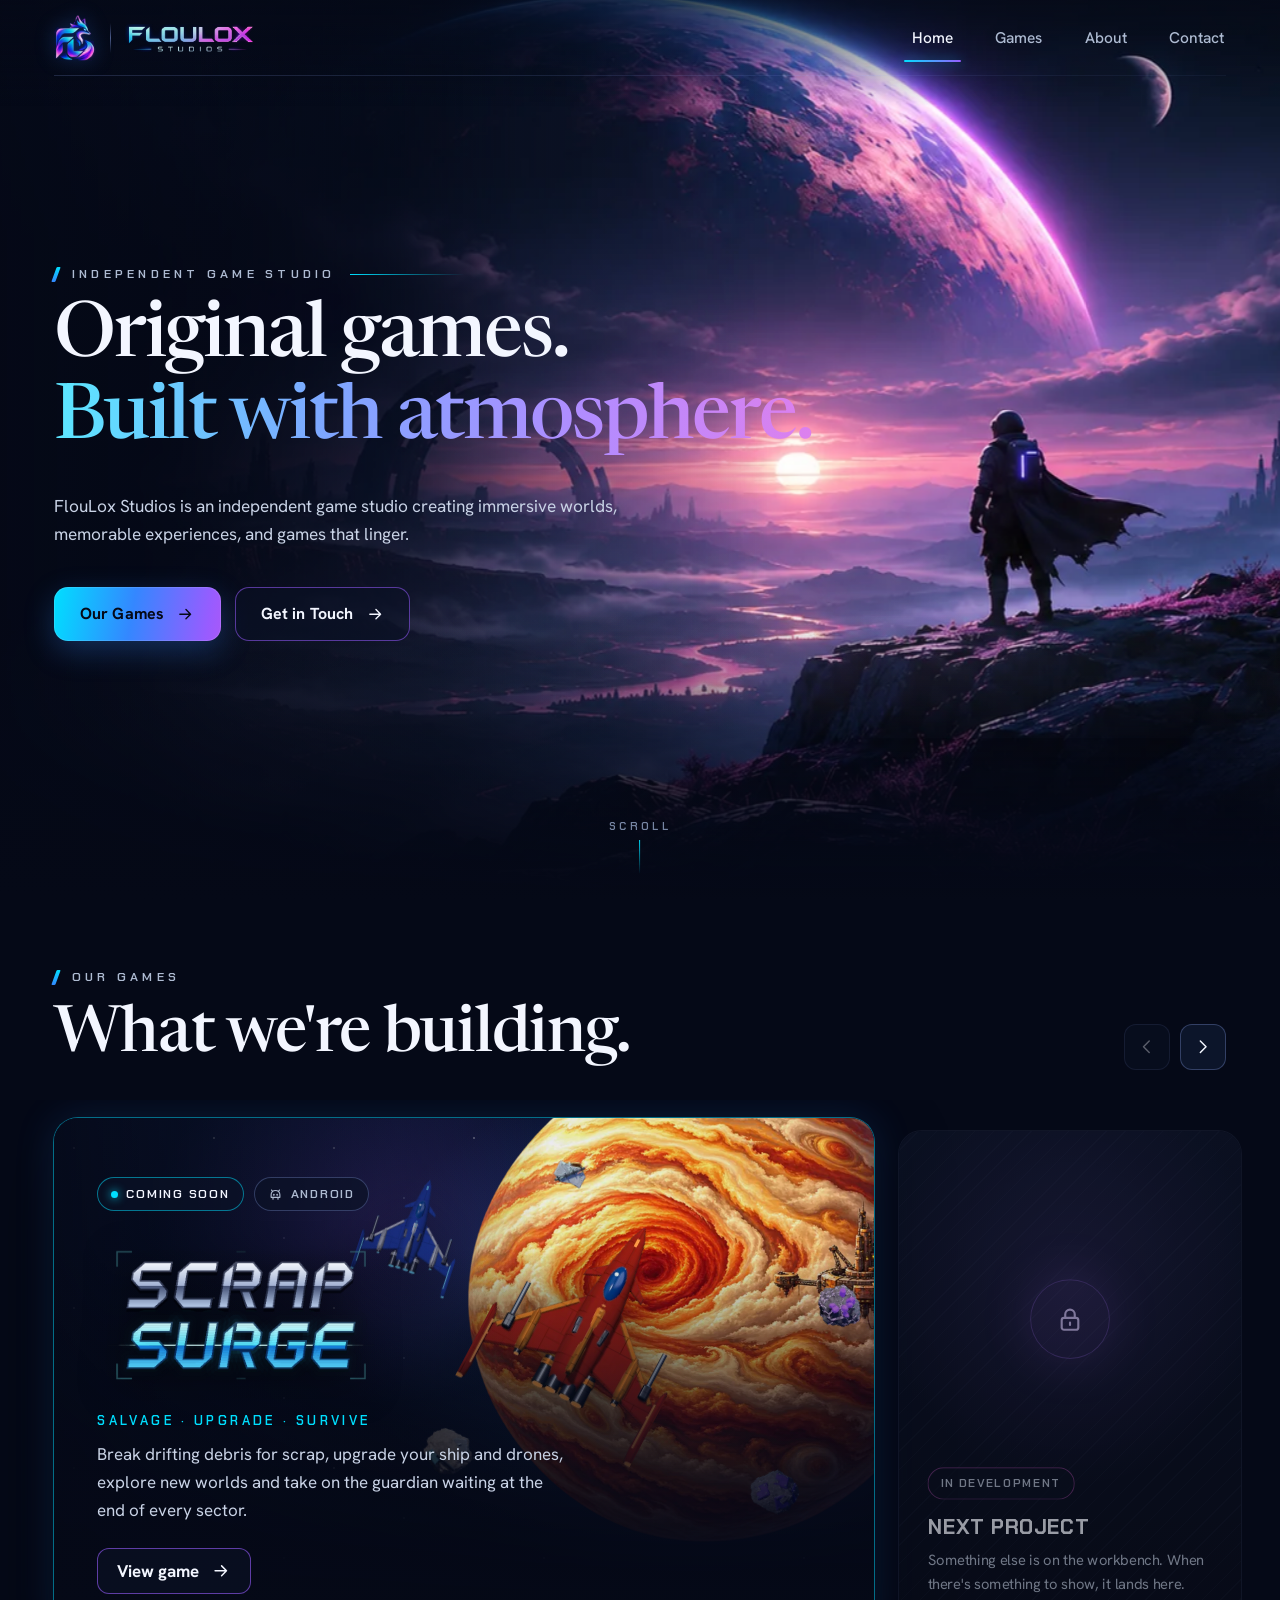
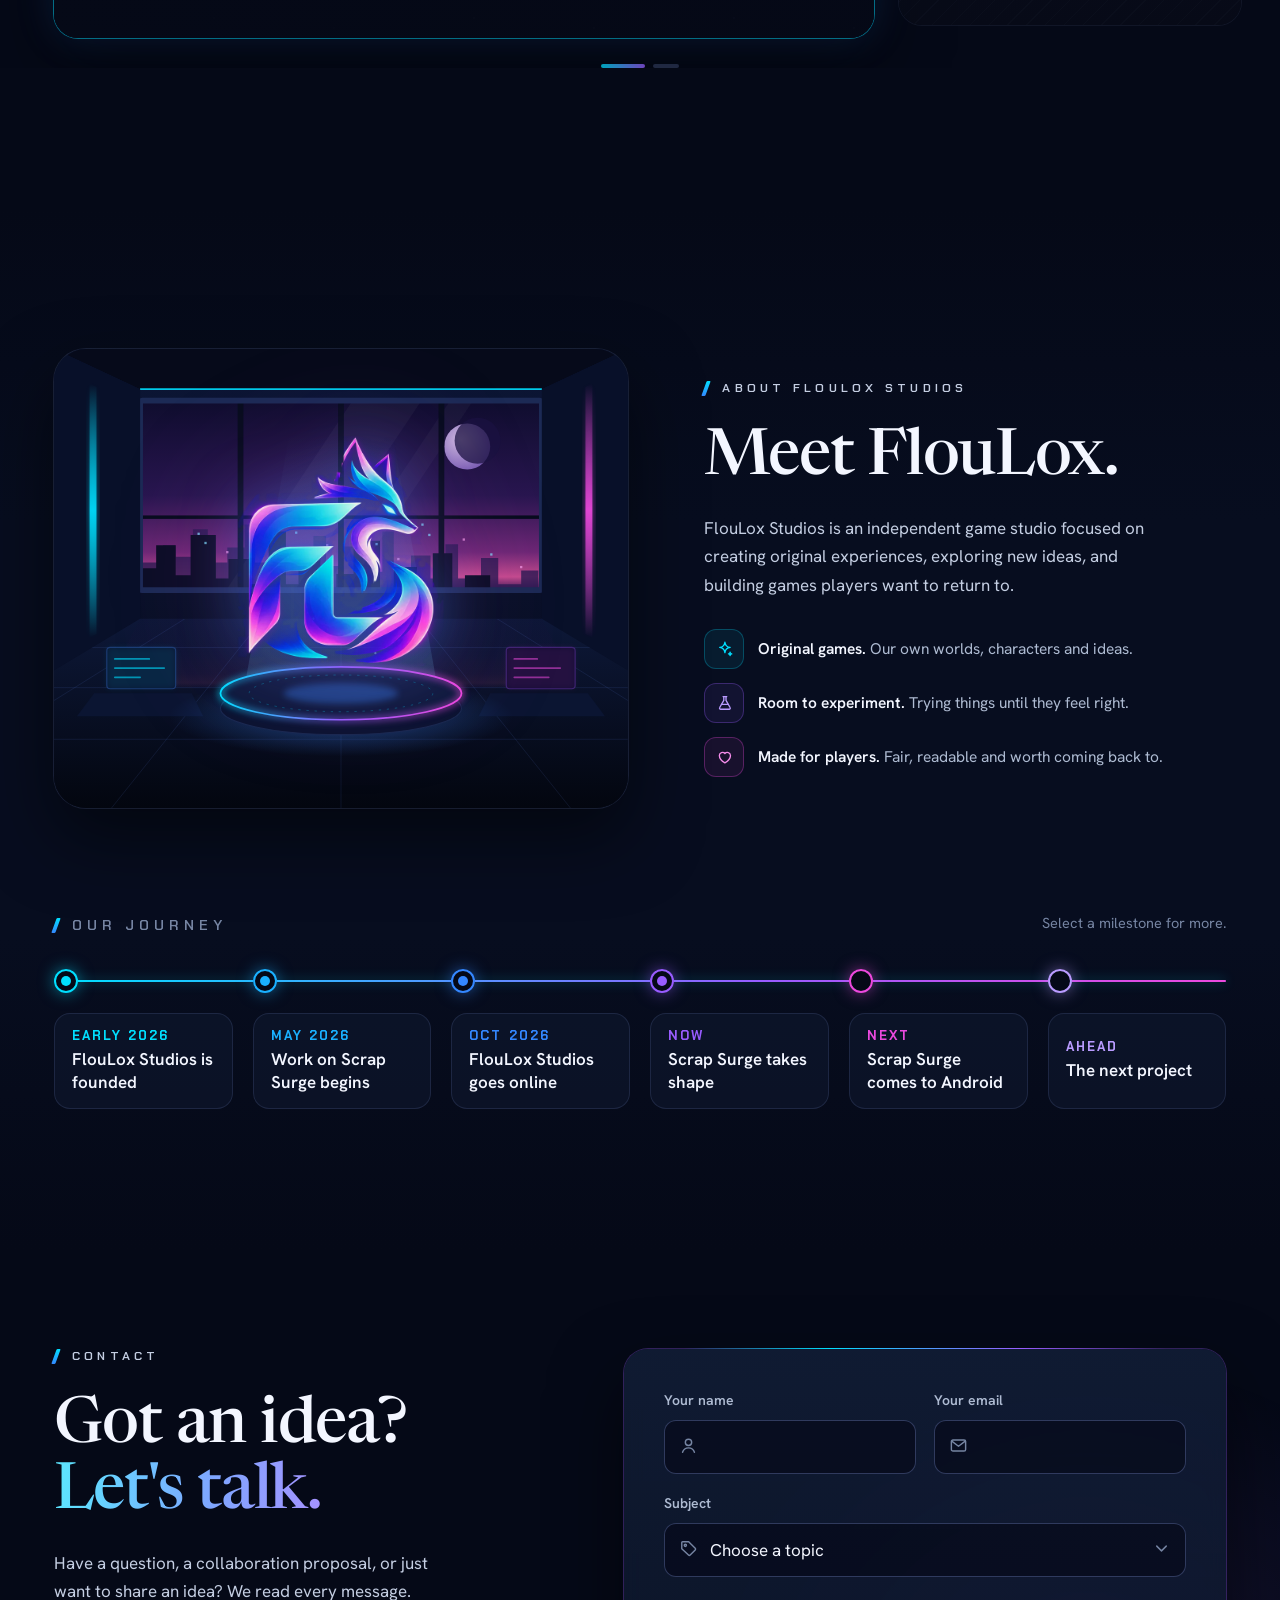
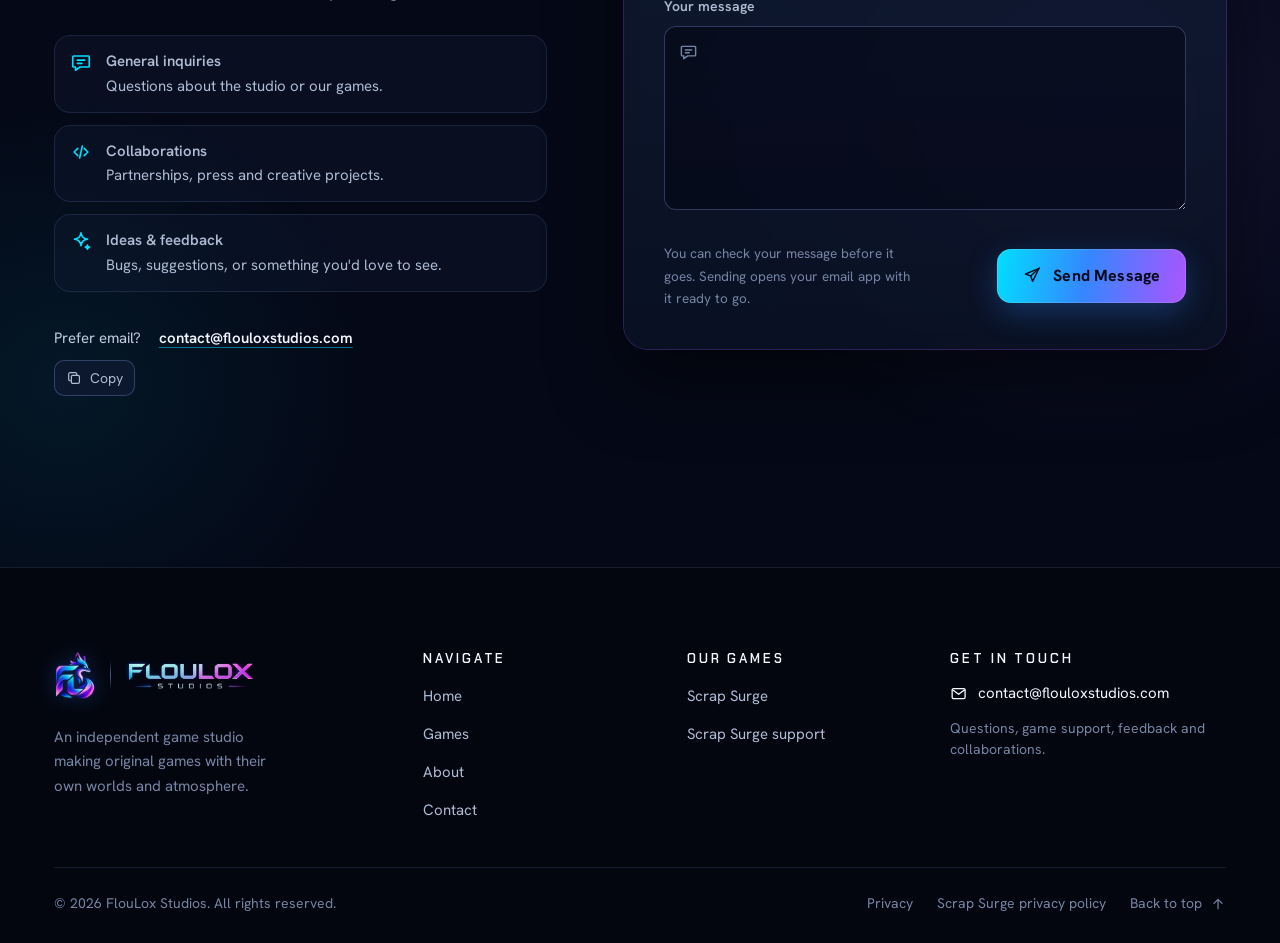
==== commit d7d0ac53: "Contact form: review popup before sending; timeline: founding milestone Pressing Send now shows the " ====
--- a/index.html
+++ b/index.html
@@ -238,25 +238,29 @@
           <p class="eyebrow">Our journey</p>
           <p>Select a milestone for more.</p>
         </div>
-        <ol class="timeline" data-timeline style="--n:5">
+        <ol class="timeline" data-timeline style="--n:6">
           <li class="rail" aria-hidden="true"></li>
           <li class="milestone" style="--c:var(--cyan);--d:250ms">
             <span class="dot" aria-hidden="true"></span>
+            <button type="button" aria-expanded="false"><span class="when">Early 2026</span><span class="what">FlouLox Studios is founded</span><span class="more"><span>An independent studio with one goal: polished, atmospheric games with worlds of their own.</span></span></button>
+          </li>
+          <li class="milestone" style="--c:#1ab0ff;--d:420ms">
+            <span class="dot" aria-hidden="true"></span>
             <button type="button" aria-expanded="false"><span class="when">May 2026</span><span class="what">Work on Scrap Surge begins</span><span class="more"><span>The first version of a portrait space-salvage game for phones: tap debris, collect scrap, upgrade the ship.</span></span></button>
           </li>
-          <li class="milestone" style="--c:var(--blue);--d:450ms">
+          <li class="milestone" style="--c:var(--blue);--d:590ms">
             <span class="dot" aria-hidden="true"></span>
             <button type="button" aria-expanded="false"><span class="when">Oct 2026</span><span class="what">FlouLox Studios goes online</span><span class="more"><span>The studio website launches, with the Scrap Surge privacy policy and a place to reach us.</span></span></button>
           </li>
-          <li class="milestone" style="--c:var(--violet);--d:650ms">
+          <li class="milestone" style="--c:var(--violet);--d:760ms">
             <span class="dot" aria-hidden="true"></span>
             <button type="button" aria-expanded="false"><span class="when">Now</span><span class="what">Scrap Surge takes shape</span><span class="more"><span>17 worlds, sector guardians, hangar upgrades, Endless runs and leaderboards are in the current build.</span></span></button>
           </li>
-          <li class="milestone future" style="--c:var(--magenta);--d:850ms">
+          <li class="milestone future" style="--c:var(--magenta);--d:930ms">
             <span class="dot" aria-hidden="true"></span>
             <button type="button" aria-expanded="false"><span class="when">Next</span><span class="what">Scrap Surge comes to Android</span><span class="more"><span>Coming soon to Google Play. We'll share a date once there is one.</span></span></button>
           </li>
-          <li class="milestone future" style="--c:#b99bff;--d:1050ms">
+          <li class="milestone future" style="--c:#b99bff;--d:1100ms">
             <span class="dot" aria-hidden="true"></span>
             <button type="button" aria-expanded="false"><span class="when">Ahead</span><span class="what">The next project</span><span class="more"><span>Something else is on the workbench. More worlds, more ideas.</span></span></button>
           </li>
@@ -281,12 +285,14 @@
           <button class="copy-btn" type="button" data-copy="contact@flouloxstudios.com"><svg class="ic" aria-hidden="true"><use href="/assets/img/icons.svg#copy"/></svg><span>Copy</span></button></p>
       </div>
 
-      <!-- The form opens the visitor's email app with the message filled in (this site is static, so there is no
-           server to send it from). To send directly instead, set data-endpoint to a form service URL that accepts a
-           POST of the form fields and answers with a 2xx status (for example a Formspree form), and mention that
-           service in /privacy/. -->
+      <!-- Pressing Send first shows a review dialog. Confirming it then either:
+           - sends the message straight from the page through a form service, when one is configured:
+             Web3Forms: put the access key in data-access-key, or
+             Formspree (or similar): put the form URL in data-endpoint;
+             and mention that service in /privacy/;
+           - or, with neither set, opens the visitor's email app with the message filled in. -->
       <div class="form-panel reveal" style="--d:120ms">
-        <form class="contact-form" data-contact data-endpoint="" data-to="contact@flouloxstudios.com" action="mailto:contact@flouloxstudios.com" method="post" enctype="text/plain" novalidate>
+        <form class="contact-form" data-contact data-access-key="" data-endpoint="" data-to="contact@flouloxstudios.com" action="mailto:contact@flouloxstudios.com" method="post" enctype="text/plain" novalidate>
           <div class="form-grid">
             <div class="field">
               <label for="cf-name">Your name</label>
@@ -319,11 +325,28 @@
             <div class="hp" aria-hidden="true"><label for="cf-company">Company</label><input id="cf-company" name="company" type="text" tabindex="-1" autocomplete="off"></div>
           </div>
           <div class="form-foot">
-            <small data-form-note>Sending opens your email app with this message ready to go.</small>
+            <small data-form-note>You can check your message before it goes. Sending opens your email app with it ready to go.</small>
             <button class="btn" type="submit"><span class="spin" aria-hidden="true"></span><svg class="ic" aria-hidden="true"><use href="/assets/img/icons.svg#send"/></svg><span data-label>Send Message</span></button>
           </div>
           <div class="form-status" role="status" aria-live="polite"><div><p hidden></p></div></div>
         </form>
+        <dialog class="review" aria-labelledby="rv-title" aria-describedby="rv-note">
+          <form method="dialog" class="review-card">
+            <button class="icon-btn x" value="cancel" aria-label="Close and keep editing"><svg class="ic" aria-hidden="true"><use href="/assets/img/icons.svg#close"/></svg></button>
+            <p class="eyebrow">Before it goes</p>
+            <h3 id="rv-title">Ready to send?</h3>
+            <dl>
+              <div><dt>From</dt><dd data-rv="from"></dd></div>
+              <div><dt>Subject</dt><dd data-rv="topic"></dd></div>
+              <div class="msg"><dt>Message</dt><dd data-rv="message"></dd></div>
+            </dl>
+            <p class="rv-note" id="rv-note" data-rv-note></p>
+            <div class="rv-actions">
+              <button class="btn btn-ghost" value="cancel"><svg class="ic" aria-hidden="true"><use href="/assets/img/icons.svg#back"/></svg>Edit message</button>
+              <button class="btn" value="send" data-rv-send><svg class="ic" aria-hidden="true"><use href="/assets/img/icons.svg#send"/></svg><span>Send now</span></button>
+            </div>
+          </form>
+        </dialog>
       </div>
     </div>
   </section>
--- a/assets/css/site.css
+++ b/assets/css/site.css
@@ -290,13 +290,13 @@
 .timeline::before, .timeline .rail { content: ""; position: absolute; left: 11px; right: 0; top: 11px; height: 2px; border-radius: 2px; background: var(--line-2); }
 .timeline .rail { background: linear-gradient(90deg, var(--cyan), var(--violet) 60%, var(--magenta)); box-shadow: 0 0 12px rgba(0, 223, 255, 0.45); transform: scaleX(var(--fill, 1)); transform-origin: left; transition: transform 1s var(--ease-io) 0.2s; }
 .js .timeline:not(.in) .rail { transform: scaleX(0); }
-.milestone { position: relative; padding-top: 44px; }
+.milestone { position: relative; display: flex; flex-direction: column; padding-top: 44px; }
 .milestone .dot { position: absolute; left: 0; top: 0; width: 24px; height: 24px; border-radius: 50%; background: var(--bg); box-shadow: 0 0 0 2px var(--line-2) inset; transition: box-shadow var(--t-med) var(--ease), background var(--t-med); transition-delay: var(--d, 0ms); }
 .milestone .dot::after { content: ""; position: absolute; inset: 7px; border-radius: 50%; background: var(--line-2); transition: background var(--t-med), box-shadow var(--t-med); transition-delay: var(--d, 0ms); }
 .timeline.in .milestone .dot { box-shadow: 0 0 0 2px var(--c, var(--cyan)) inset, 0 0 16px color-mix(in srgb, var(--c, var(--cyan)) 50%, transparent); }
 .timeline.in .milestone .dot::after { background: var(--c, var(--cyan)); }
 .milestone.future .dot::after { background: transparent !important; }
-.milestone button { display: block; width: 100%; padding: 16px 18px; border: 0; border-radius: var(--r-md); text-align: left; background: rgba(16, 27, 50, 0.5); box-shadow: 0 0 0 1px var(--line) inset; transition: background var(--t-fast), box-shadow var(--t-fast); }
+.milestone button { display: block; flex: 1; width: 100%; padding: 16px 18px; border: 0; border-radius: var(--r-md); text-align: left; background: rgba(16, 27, 50, 0.5); box-shadow: 0 0 0 1px var(--line) inset; transition: background var(--t-fast), box-shadow var(--t-fast); }
 .milestone button:hover, .milestone button[aria-expanded="true"] { background: rgba(16, 27, 50, 0.9); box-shadow: 0 0 0 1px color-mix(in srgb, var(--c, var(--cyan)) 55%, transparent) inset; }
 .milestone .when { display: block; margin-bottom: 6px; font: 700 13px/1 var(--f-tech); letter-spacing: 0.16em; text-transform: uppercase; color: var(--c, var(--cyan)); }
 .milestone .what { display: block; font-weight: 600; color: var(--ink); line-height: 1.35; }
@@ -368,6 +368,26 @@
 .form-status.err p { background: rgba(255, 107, 139, 0.08); box-shadow: 0 0 0 1px rgba(255, 107, 139, 0.45) inset; color: #ffd3dc; }
 .form-status.info p { background: rgba(0, 223, 255, 0.07); box-shadow: 0 0 0 1px rgba(0, 223, 255, 0.4) inset; color: #d3f6ff; }
 .form-status b { color: var(--ink); }
+
+/* Review step: the message is shown once more before it is sent */
+.review { width: min(560px, calc(100% - 32px)); max-height: calc(100svh - 32px); margin: auto; padding: 0; border: 0; border-radius: var(--r-lg); background: transparent; color: var(--ink); overflow: visible; }
+.review::backdrop { background: rgba(3, 5, 14, 0.78); -webkit-backdrop-filter: blur(6px); backdrop-filter: blur(6px); }
+.review-card { position: relative; display: flex; flex-direction: column; max-height: calc(100svh - 32px); overflow: auto; scrollbar-width: thin; scrollbar-color: rgba(140, 165, 230, 0.35) transparent; padding: clamp(22px, 4vw, 34px); border-radius: var(--r-lg); background: linear-gradient(180deg, #14223d, #0a1225); box-shadow: 0 0 0 1px rgba(152, 92, 255, 0.4), 0 40px 80px rgba(0, 0, 0, 0.6); }
+.review-card::before { content: ""; position: absolute; left: 10%; right: 10%; top: -1px; height: 1px; background: var(--grad-line); }
+.review .x { position: absolute; right: 14px; top: 14px; width: 40px; height: 40px; }
+.review .eyebrow { margin-bottom: 10px; }
+.review h3 { margin-bottom: 20px; font: 500 clamp(28px, 4vw, 36px)/1.1 var(--f-display); }
+.review dl { display: grid; gap: 12px; }
+.review dl > div { display: grid; grid-template-columns: 84px minmax(0, 1fr); gap: 12px; }
+.review dt { padding-top: 2px; font: 600 12px/1.4 var(--f-tech); letter-spacing: 0.18em; text-transform: uppercase; color: var(--faint); }
+.review dd { margin: 0; color: var(--ink); overflow-wrap: anywhere; }
+.review .msg { grid-template-columns: minmax(0, 1fr); gap: 8px; }
+.review .msg dd { max-height: min(34svh, 300px); overflow: auto; scrollbar-width: thin; scrollbar-color: rgba(140, 165, 230, 0.35) transparent; padding: 14px 16px; border-radius: 12px; background: rgba(5, 9, 23, 0.6); box-shadow: 0 0 0 1px var(--line) inset; color: #d5ddee; white-space: pre-wrap; font-size: 15px; line-height: 1.6; }
+.rv-note { margin-top: 16px; color: var(--dim); font-size: 14.5px; }
+.rv-actions { display: flex; flex-wrap: wrap; justify-content: flex-end; gap: 12px; margin-top: 22px; }
+.rv-actions .btn { --bh: 50px; }
+@media (max-width: 480px) { .rv-actions { flex-wrap: nowrap; } .rv-actions .btn { flex: 1 1 0; padding: 0 12px; gap: 8px; font-size: 15px; } .review .msg dd { max-height: 30svh; } .review dl > div { grid-template-columns: minmax(0, 1fr); gap: 2px; } }
+@media (prefers-reduced-motion: no-preference) { .review[open] .review-card { animation: rise var(--t-med) var(--ease); } .review[open]::backdrop { animation: fade var(--t-med) var(--ease); } }
 @media (max-width: 900px) { .contact-grid { grid-template-columns: minmax(0, 1fr); } }
 @media (max-width: 560px) { .form-grid { grid-template-columns: minmax(0, 1fr); } .form-foot .btn { width: 100%; } }
 
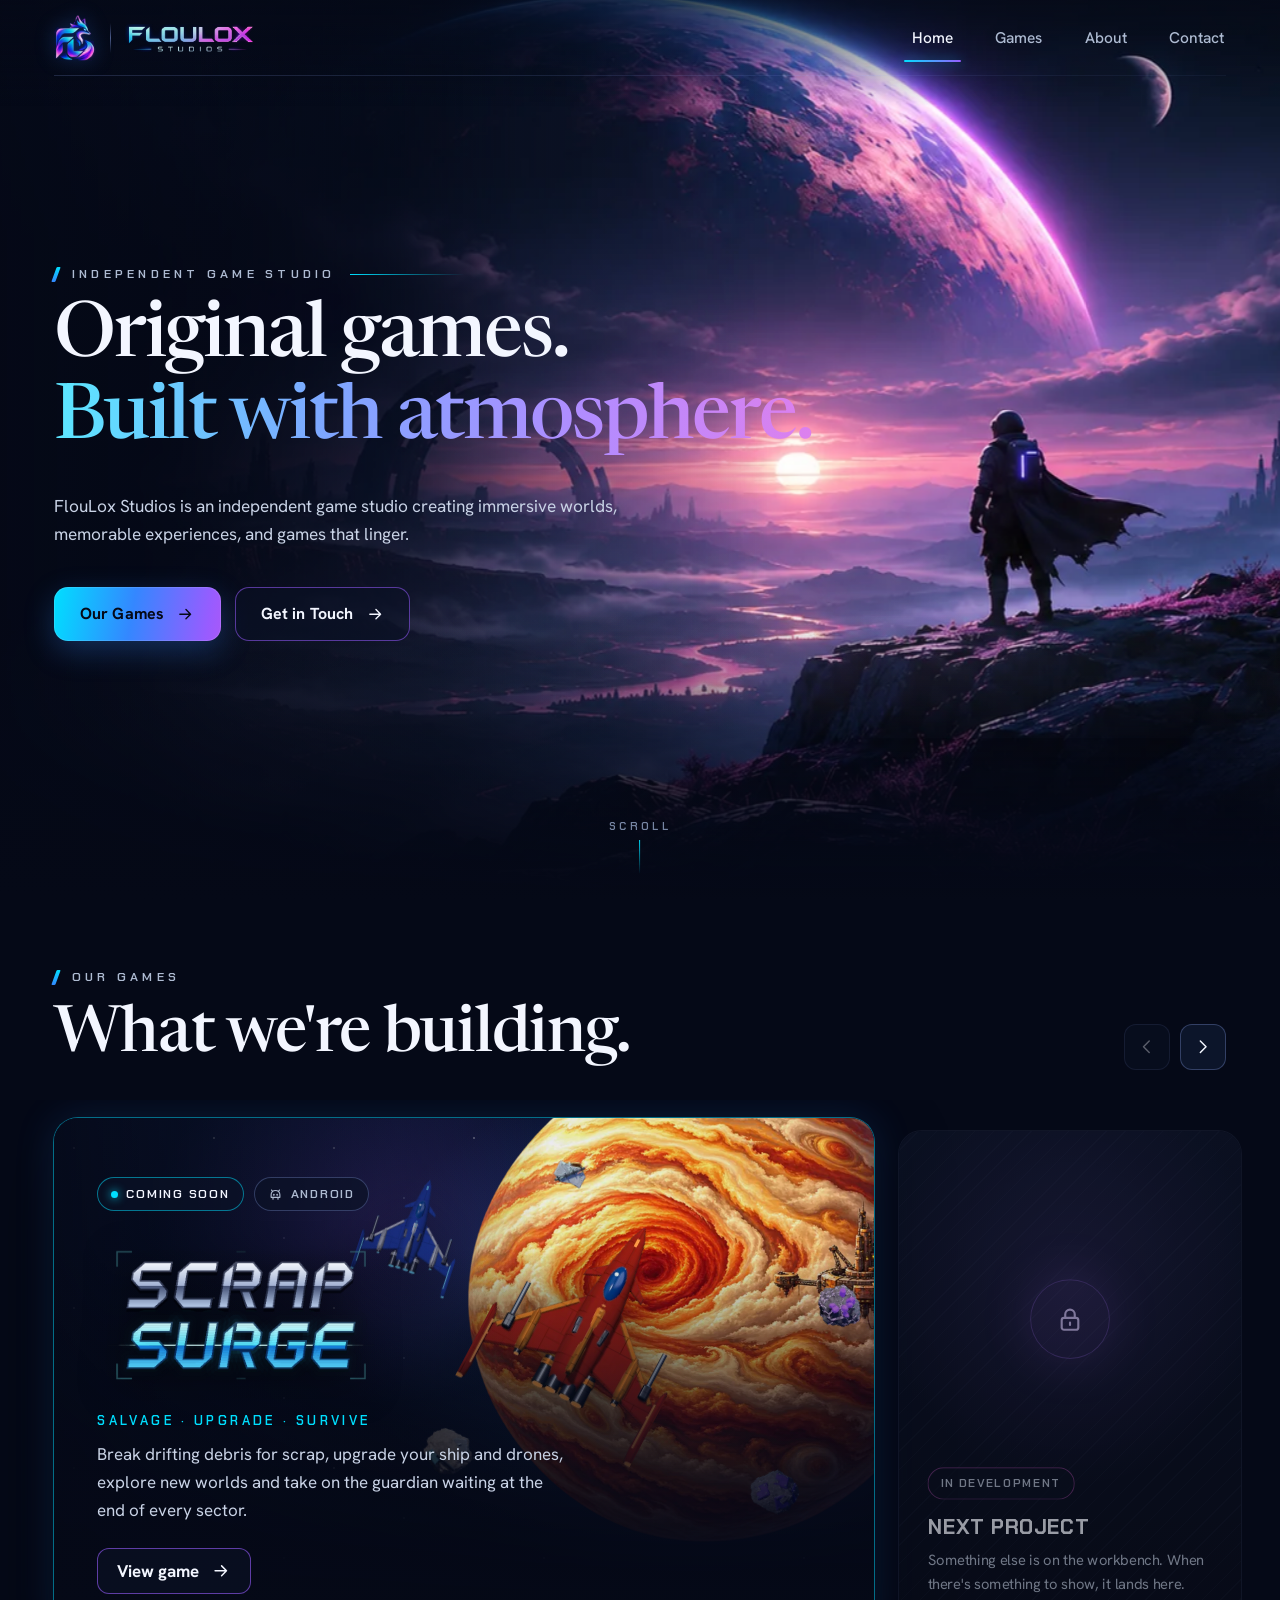
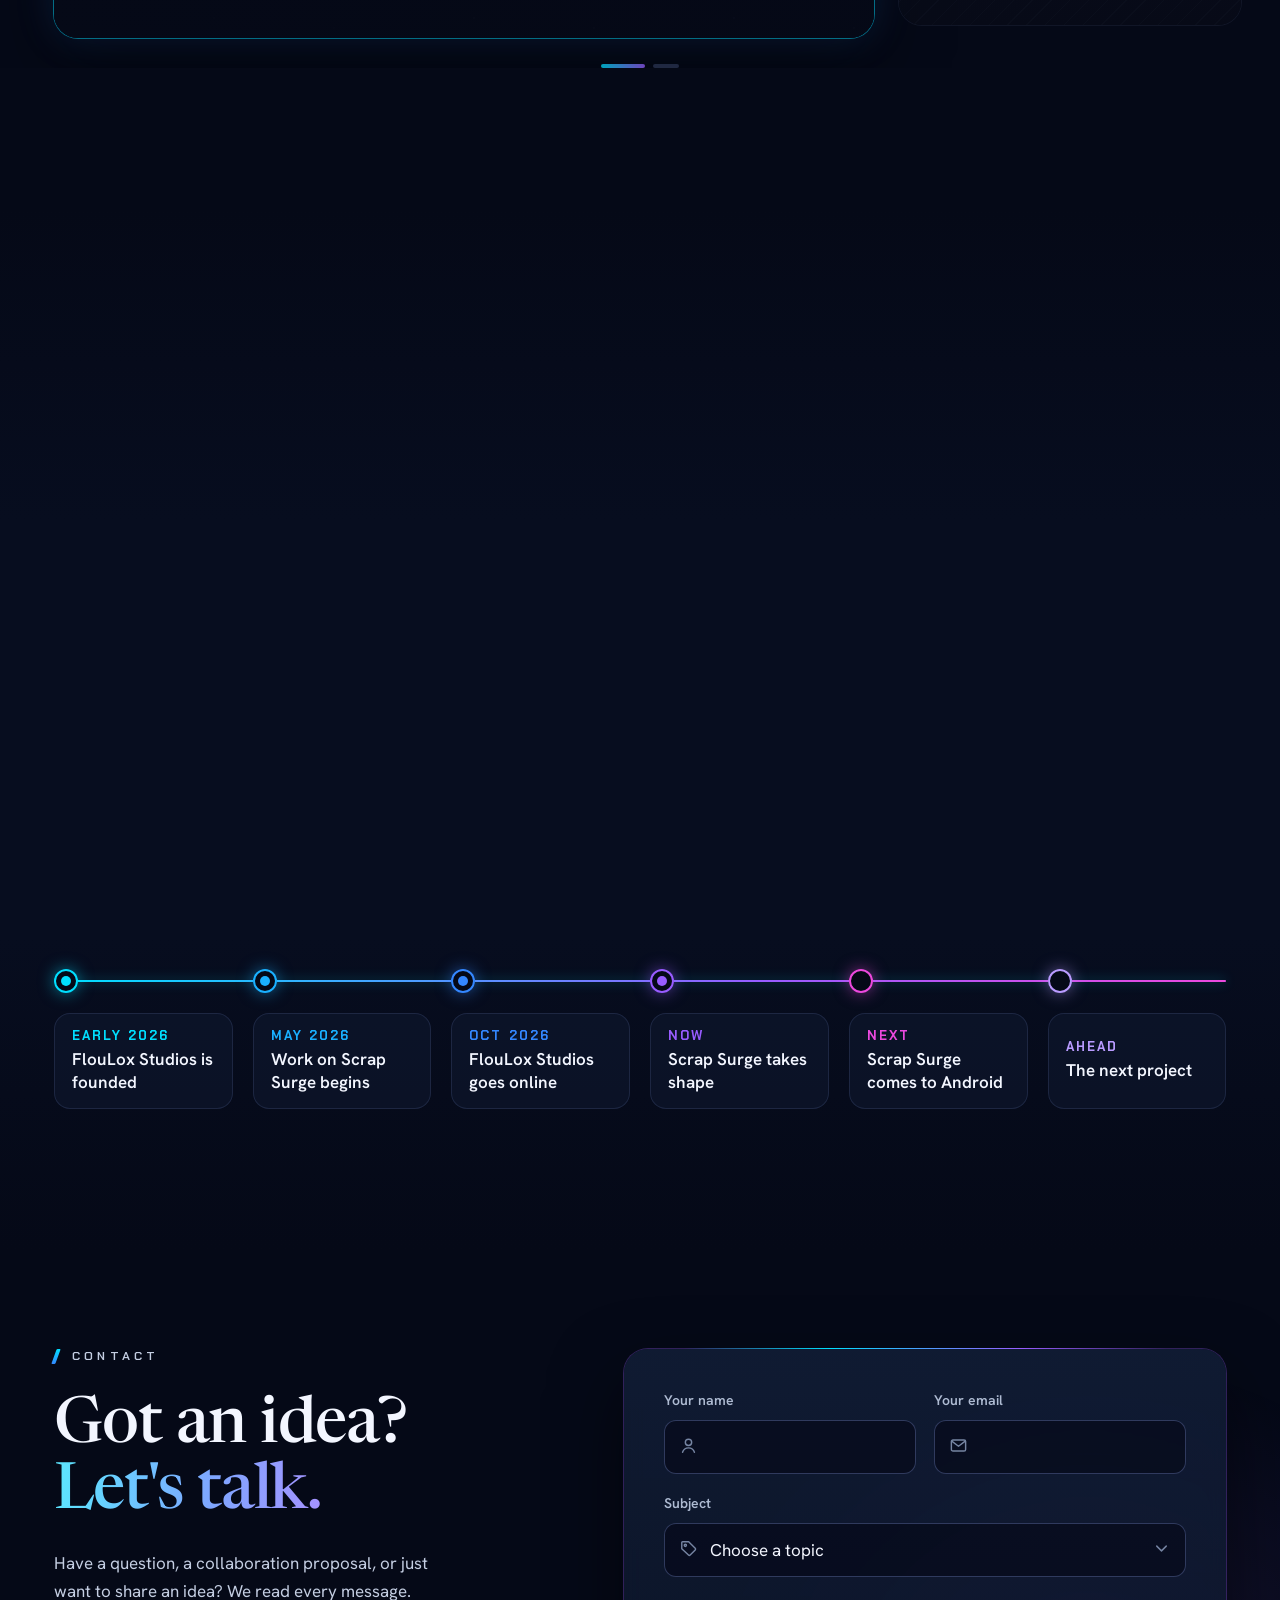
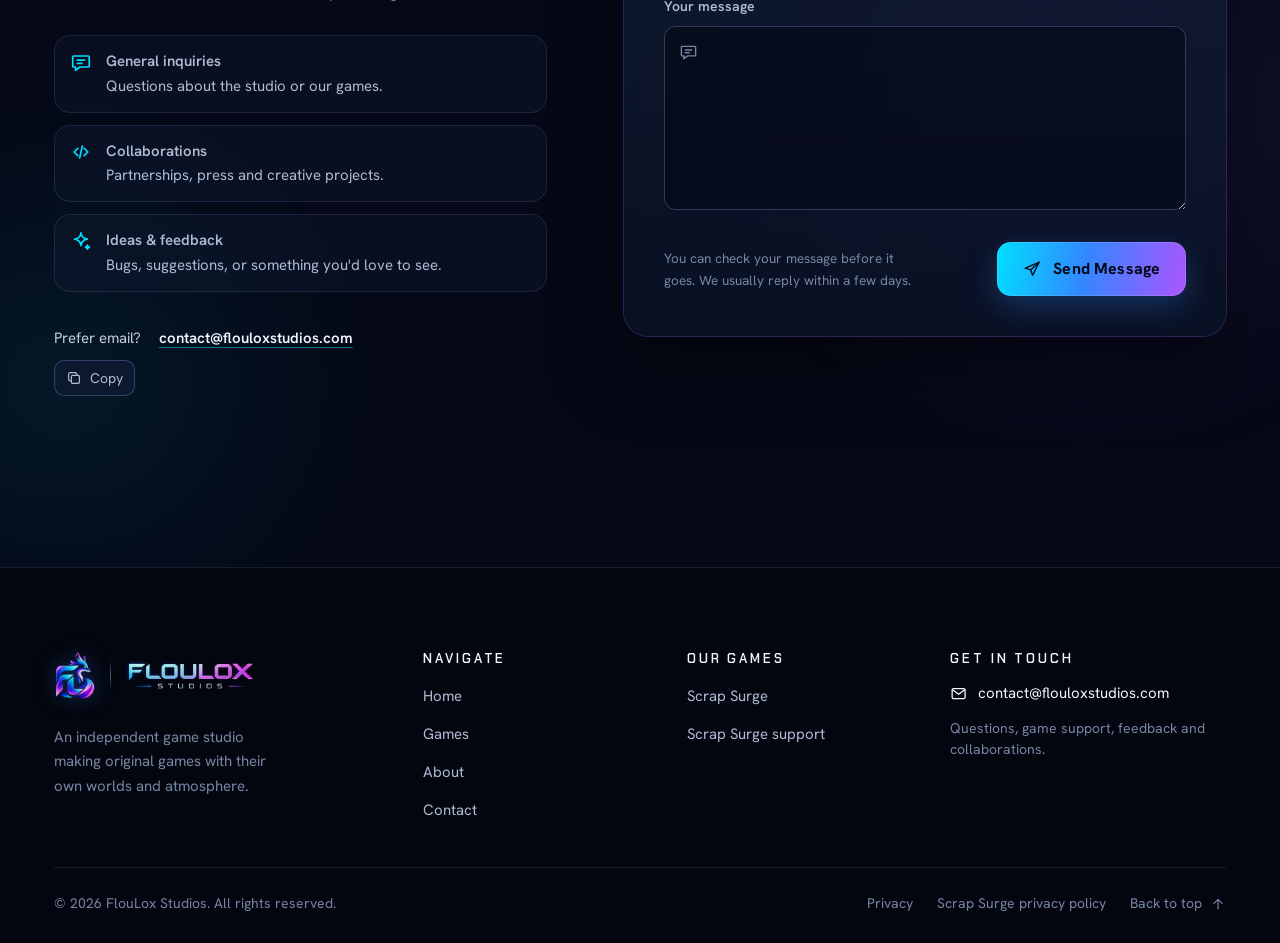
==== commit 23a4a003: "Contact form sends through Web3Forms The form now sends messages straight from the page after the re" ====
--- a/index.html
+++ b/index.html
@@ -292,7 +292,7 @@
              and mention that service in /privacy/;
            - or, with neither set, opens the visitor's email app with the message filled in. -->
       <div class="form-panel reveal" style="--d:120ms">
-        <form class="contact-form" data-contact data-access-key="" data-endpoint="" data-to="contact@flouloxstudios.com" action="mailto:contact@flouloxstudios.com" method="post" enctype="text/plain" novalidate>
+        <form class="contact-form" data-contact data-access-key="bbecb0ff-e27e-427a-a005-206ca18f92a6" data-endpoint="" data-to="contact@flouloxstudios.com" action="mailto:contact@flouloxstudios.com" method="post" enctype="text/plain" novalidate>
           <div class="form-grid">
             <div class="field">
               <label for="cf-name">Your name</label>
@@ -325,7 +325,7 @@
             <div class="hp" aria-hidden="true"><label for="cf-company">Company</label><input id="cf-company" name="company" type="text" tabindex="-1" autocomplete="off"></div>
           </div>
           <div class="form-foot">
-            <small data-form-note>You can check your message before it goes. Sending opens your email app with it ready to go.</small>
+            <small data-form-note>You can check your message before it goes. We usually reply within a few days.</small>
             <button class="btn" type="submit"><span class="spin" aria-hidden="true"></span><svg class="ic" aria-hidden="true"><use href="/assets/img/icons.svg#send"/></svg><span data-label>Send Message</span></button>
           </div>
           <div class="form-status" role="status" aria-live="polite"><div><p hidden></p></div></div>
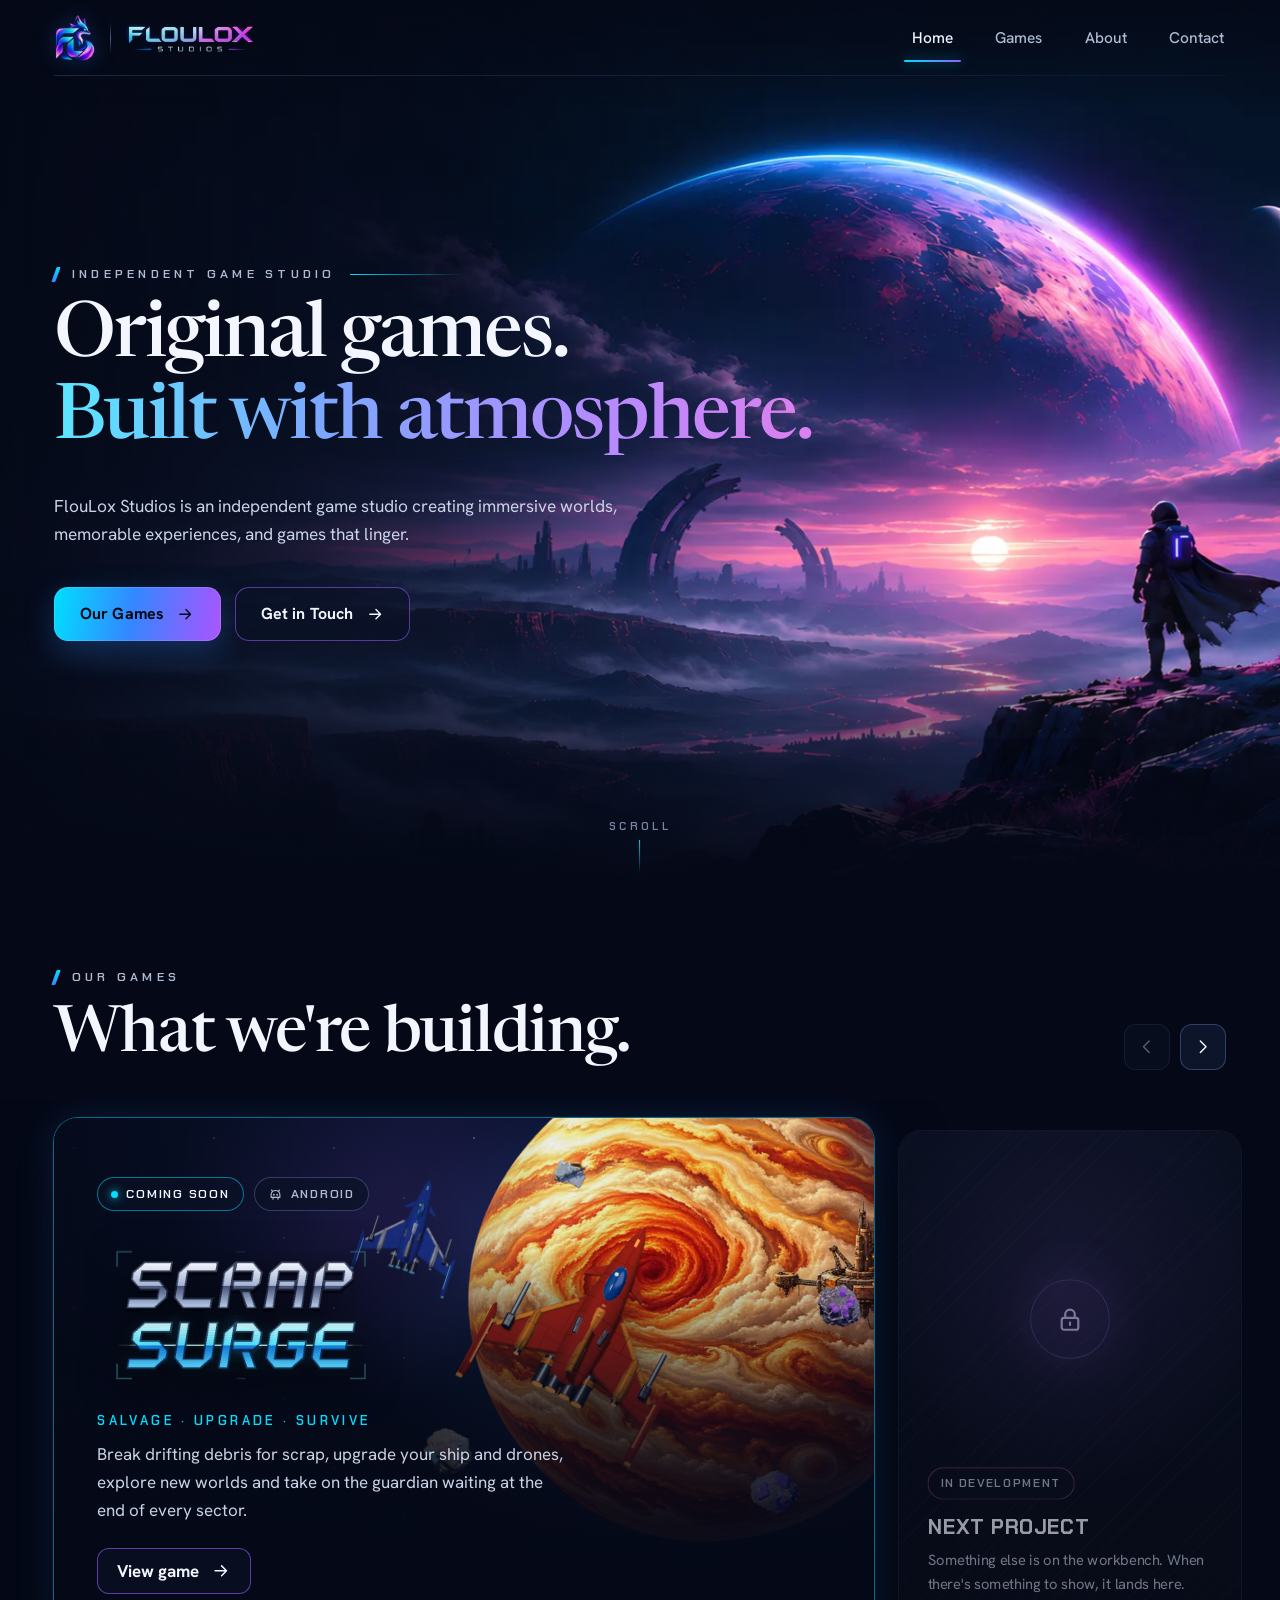
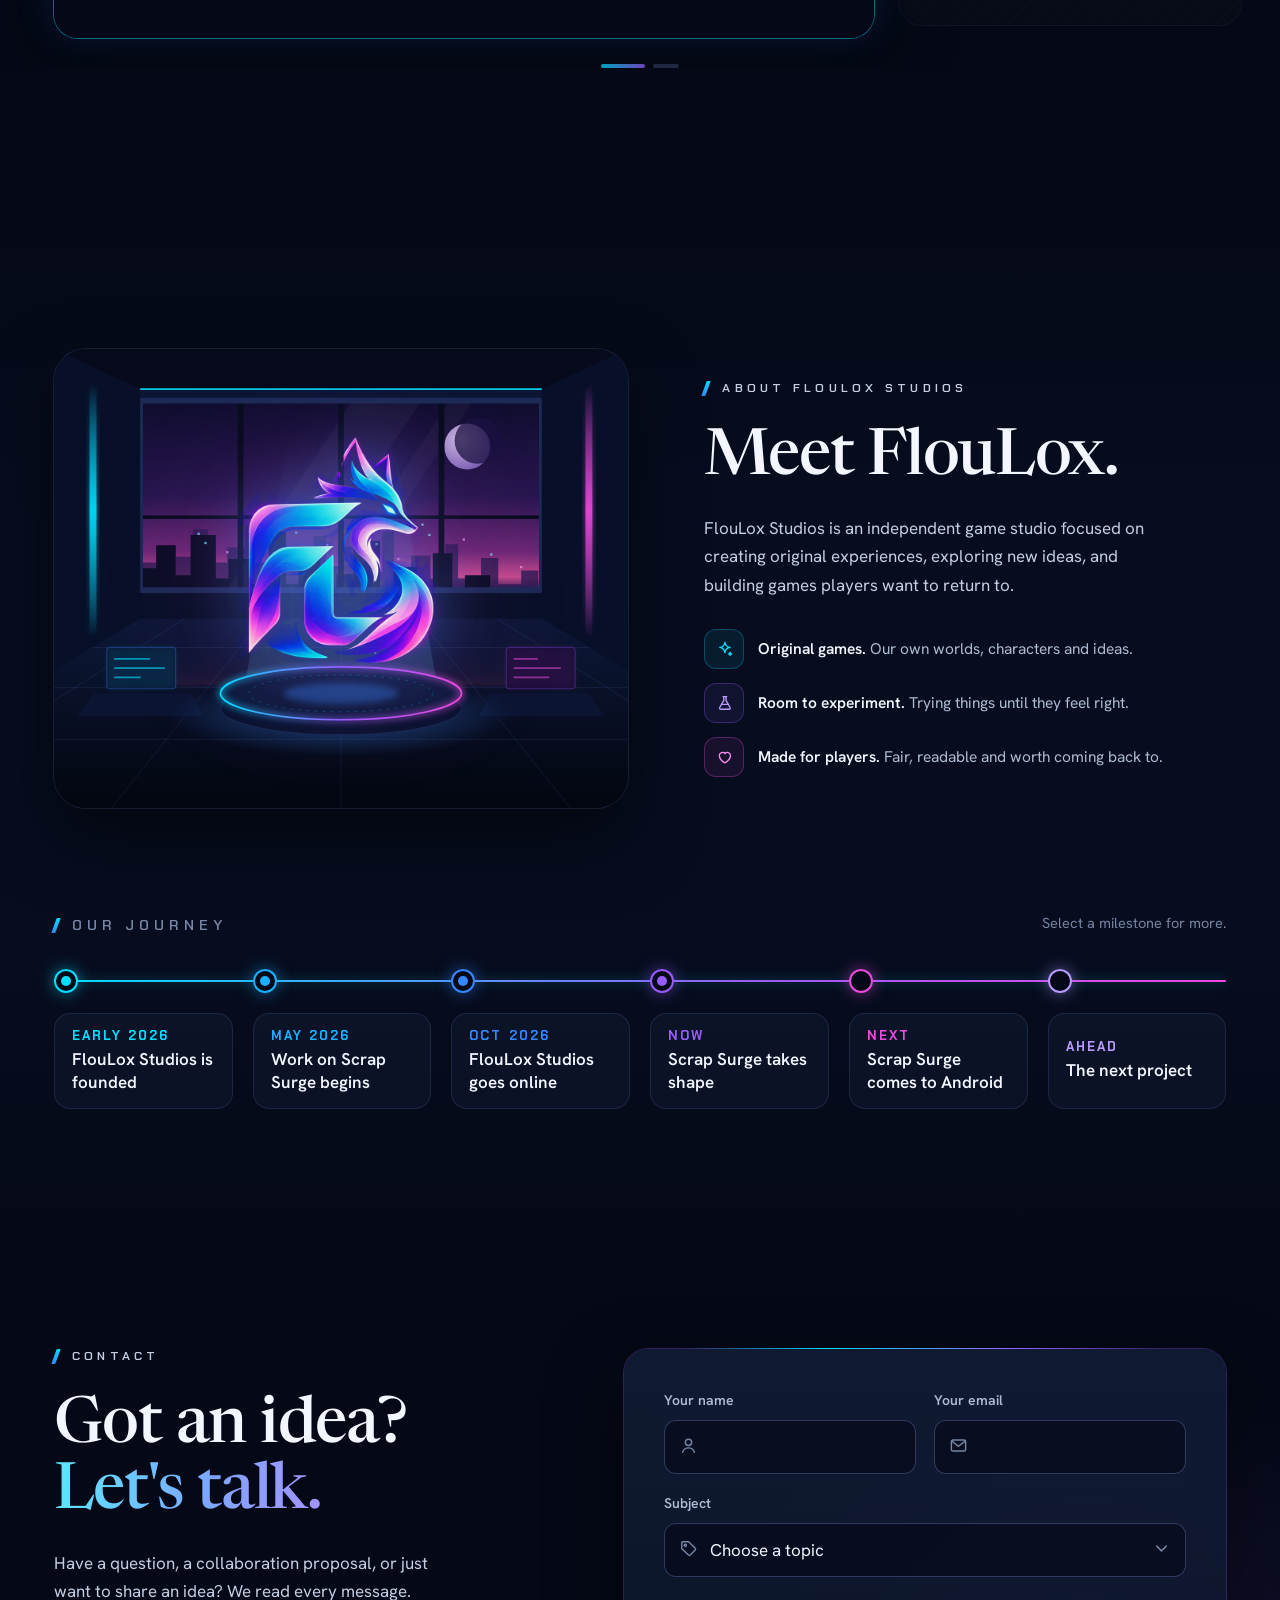
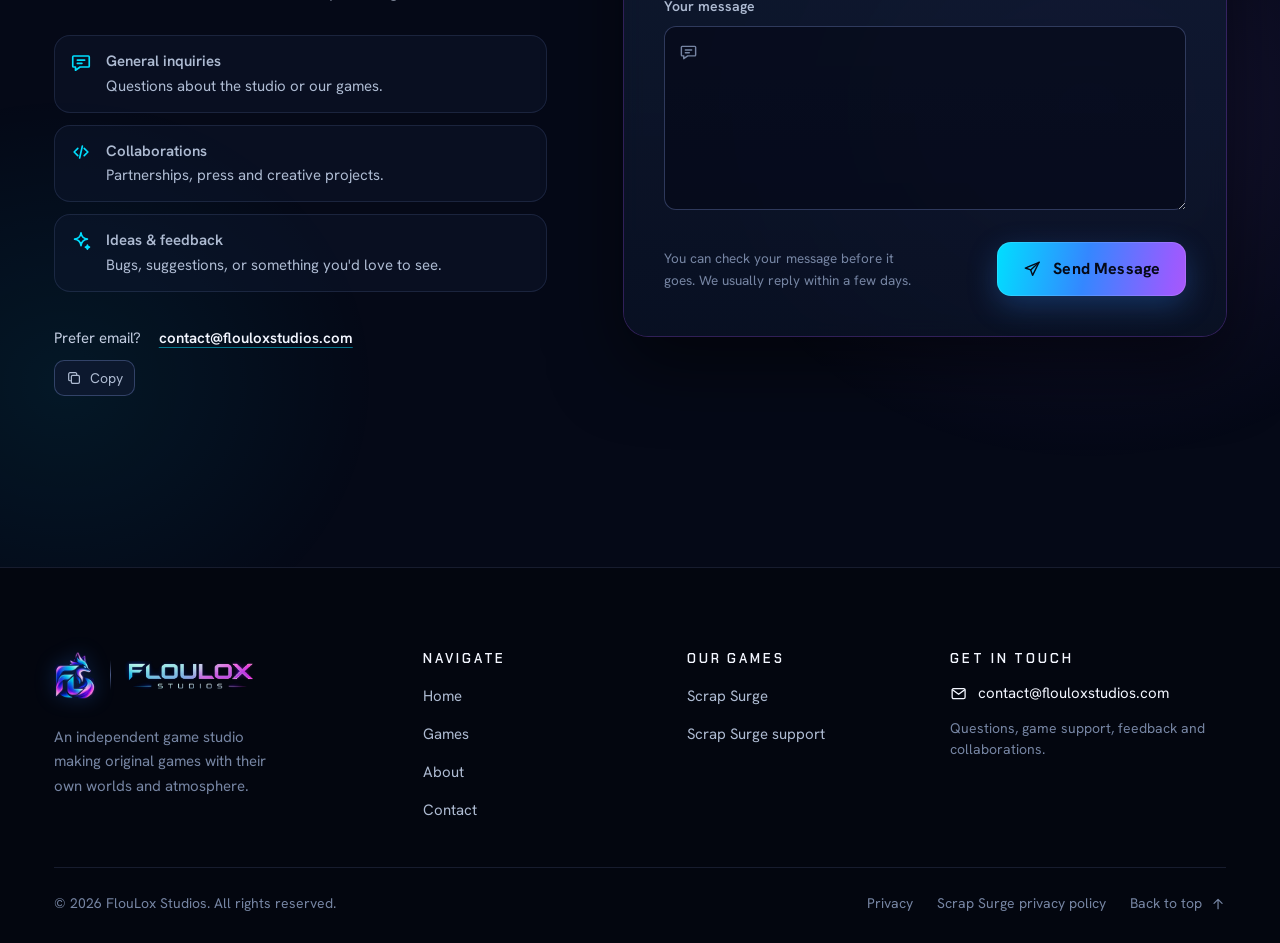
==== commit d14ced05: "New full-width hero art, plus a matching share image The upscaled render replaces the cropped mockup" ====
--- a/index.html
+++ b/index.html
@@ -18,7 +18,7 @@
 <meta name="twitter:card" content="summary_large_image">
 <link rel="icon" href="/assets/img/favicon.png" type="image/png">
 <link rel="apple-touch-icon" href="/assets/img/icon-180.png">
-<link rel="preload" href="/assets/img/hero.webp" as="image" type="image/webp" fetchpriority="high">
+<link rel="preload" as="image" type="image/webp" imagesrcset="/assets/img/hero-1280.webp 1280w, /assets/img/hero-1920.webp 1920w, /assets/img/hero-2560.webp 2560w" imagesizes="(max-width: 820px) 120vh, (max-aspect-ratio: 16/9) 188vh, 106vw" fetchpriority="high">
 <link rel="preload" href="/assets/fonts/newsreader-500.woff2" as="font" type="font/woff2" crossorigin>
 <link rel="stylesheet" href="/assets/css/site.css">
 <script>document.documentElement.classList.add("js");</script>
@@ -55,7 +55,7 @@
       <div class="hero-sky"></div>
       <div class="hero-art">
         <div class="cam" data-depth="-14">
-          <img src="/assets/img/hero.webp" alt="" width="1032" height="781" fetchpriority="high">
+          <img src="/assets/img/hero-1920.webp" srcset="/assets/img/hero-1280.webp 1280w, /assets/img/hero-1920.webp 1920w, /assets/img/hero-2560.webp 2560w" sizes="(max-width: 820px) 120vh, (max-aspect-ratio: 16/9) 188vh, 106vw" alt="" width="1920" height="1081" fetchpriority="high">
           <div class="hero-light"></div>
         </div>
       </div>
--- a/assets/css/site.css
+++ b/assets/css/site.css
@@ -184,10 +184,10 @@
 .hero { position: relative; min-height: max(640px, min(100svh, 1000px)); display: flex; align-items: center; padding: calc(var(--header-h) + 40px) 0 clamp(90px, 12vh, 150px); overflow: hidden; isolation: isolate; --p: 0; }
 .hero-scene { position: absolute; inset: 0; z-index: -1; pointer-events: none; transform: translate3d(0, calc(var(--p) * 90px), 0); }
 .hero-sky { position: absolute; inset: 0; background: radial-gradient(70% 60% at 78% 30%, rgba(80, 46, 150, 0.35), transparent 70%), radial-gradient(40% 40% at 10% 0%, rgba(52, 135, 255, 0.09), transparent 70%), var(--bg); }
-.hero-art { position: absolute; top: 0; right: 0; bottom: 0; width: max(66%, min(100%, 128svh)); -webkit-mask-image: linear-gradient(90deg, transparent 0%, #000 34%), linear-gradient(0deg, transparent 0%, #000 22%); mask-image: linear-gradient(90deg, transparent 0%, #000 34%), linear-gradient(0deg, transparent 0%, #000 22%); -webkit-mask-composite: source-in; mask-composite: intersect; }
+.hero-art { position: absolute; inset: 0; -webkit-mask-image: linear-gradient(0deg, transparent 0%, #000 22%); mask-image: linear-gradient(0deg, transparent 0%, #000 22%); }
 .hero-art .cam { position: absolute; inset: -3%; will-change: transform; }
-.hero-art img { width: 100%; height: 100%; object-fit: cover; object-position: 64% 42%; }
-.hero-light { position: absolute; left: 57%; top: 50%; width: 46%; aspect-ratio: 2 / 1; translate: -50% -50%; border-radius: 50%; background: radial-gradient(closest-side, rgba(255, 120, 200, 0.32), rgba(152, 92, 255, 0.12) 55%, transparent); mix-blend-mode: screen; }
+.hero-art img { width: 100%; height: 100%; object-fit: cover; object-position: 70% 45%; }
+.hero-light { position: absolute; left: 73.5%; top: 60%; width: 34%; aspect-ratio: 2 / 1; translate: -50% -50%; border-radius: 50%; background: radial-gradient(closest-side, rgba(255, 120, 200, 0.32), rgba(152, 92, 255, 0.12) 55%, transparent); mix-blend-mode: screen; }
 .fog { position: absolute; left: 0; width: 200%; height: 38%; bottom: 6%; background: radial-gradient(18% 50% at 10% 60%, rgba(150, 165, 230, 0.16), transparent 70%), radial-gradient(14% 40% at 32% 40%, rgba(190, 140, 255, 0.12), transparent 70%), radial-gradient(20% 55% at 60% 70%, rgba(140, 170, 255, 0.14), transparent 70%), radial-gradient(16% 45% at 84% 50%, rgba(210, 140, 255, 0.11), transparent 70%); mix-blend-mode: screen; }
 .fog.f2 { bottom: 18%; height: 30%; opacity: 0.7; transform: scaleX(-1); }
 .motes { position: absolute; inset: 0; }
@@ -205,8 +205,9 @@
 
 @media (max-width: 820px) {
   .hero { align-items: flex-end; min-height: max(620px, 100svh); padding-bottom: 72px; }
-  .hero-art { width: 100%; -webkit-mask-image: linear-gradient(0deg, transparent 0%, #000 45%); mask-image: linear-gradient(0deg, transparent 0%, #000 45%); -webkit-mask-composite: source-over; mask-composite: add; }
-  .hero-art img { object-position: 72% 30%; }
+  .hero-art { bottom: auto; height: 66%; -webkit-mask-image: linear-gradient(0deg, transparent 0%, #000 34%); mask-image: linear-gradient(0deg, transparent 0%, #000 34%); }
+  .hero-art img { object-position: 84% 50%; }
+  .hero-light { left: 46%; width: 70%; }
   .hero-shade { background: linear-gradient(0deg, rgba(5, 9, 23, 0.96) 22%, rgba(5, 9, 23, 0.45) 55%, rgba(5, 9, 23, 0.1) 80%); }
   .fog.f2, .scroll-cue { display: none; }
   .hero h1 { font-size: clamp(42px, 11.5vw, 64px); }
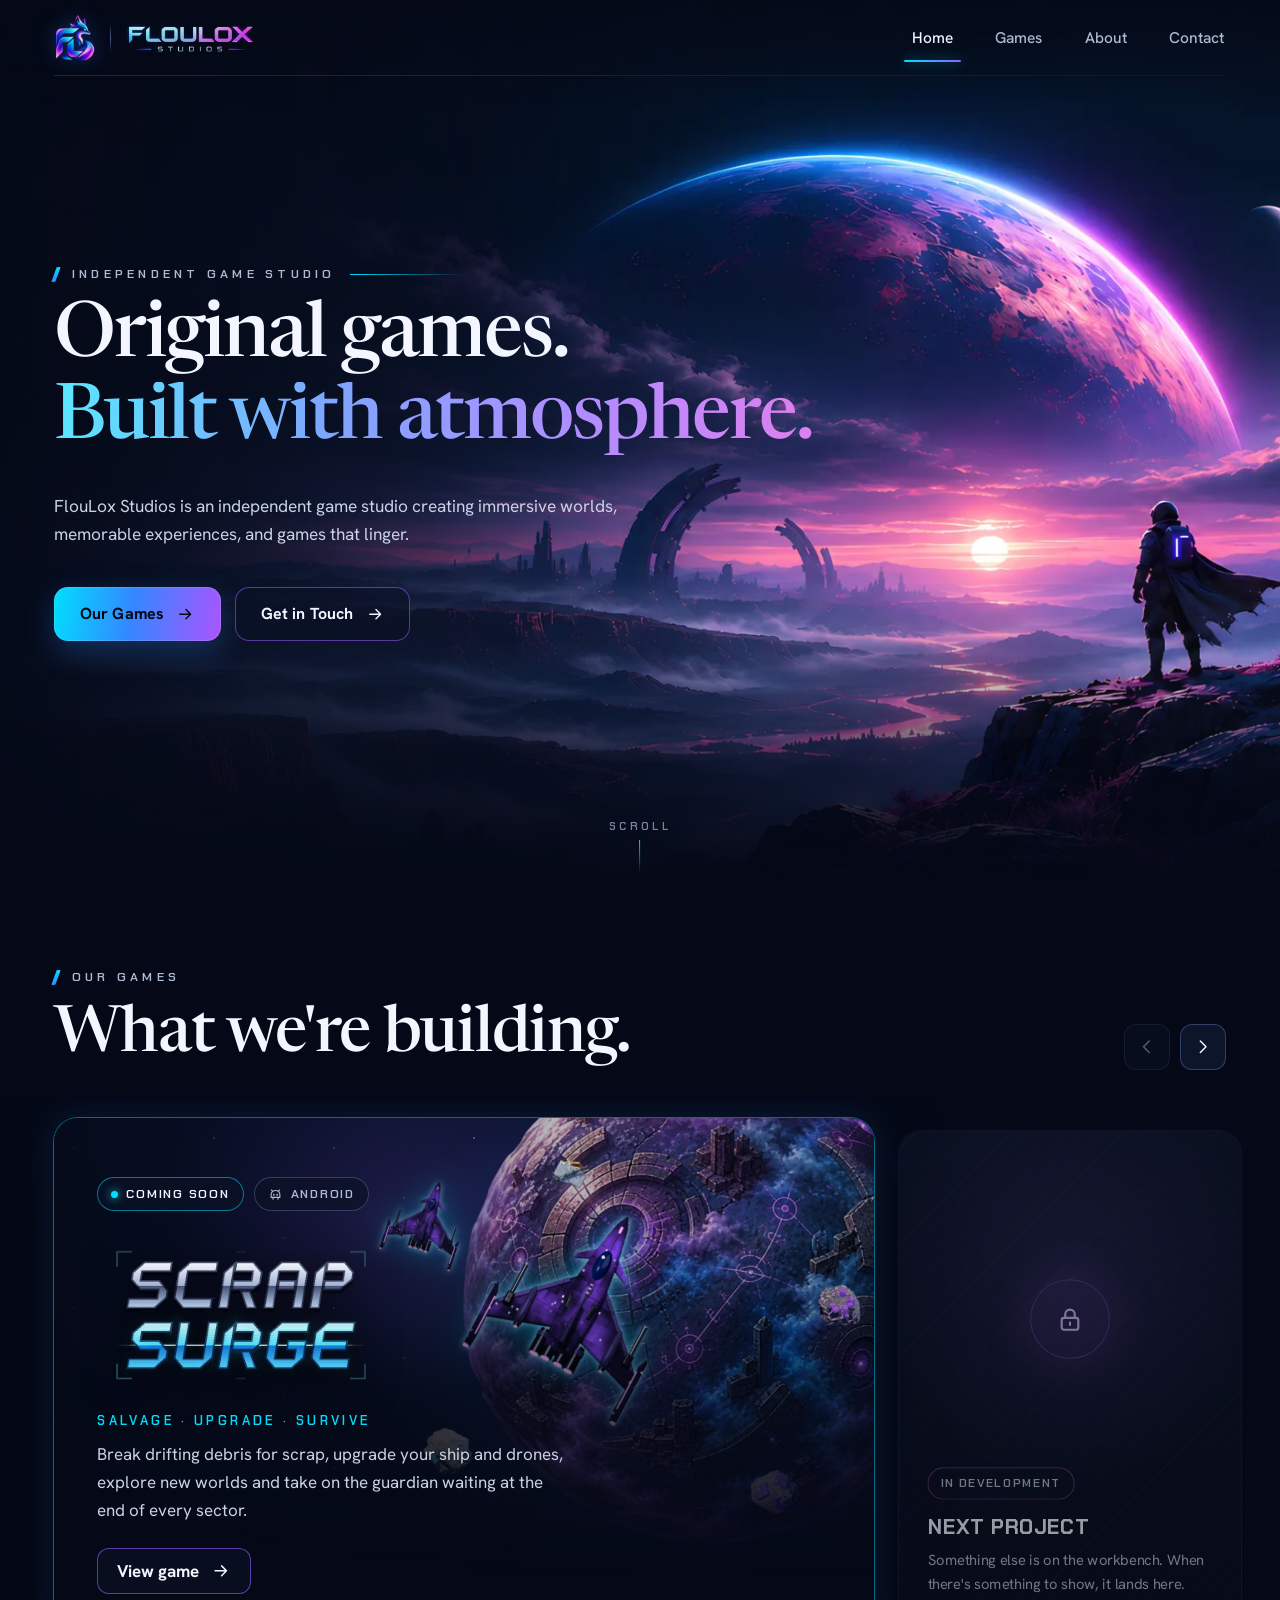
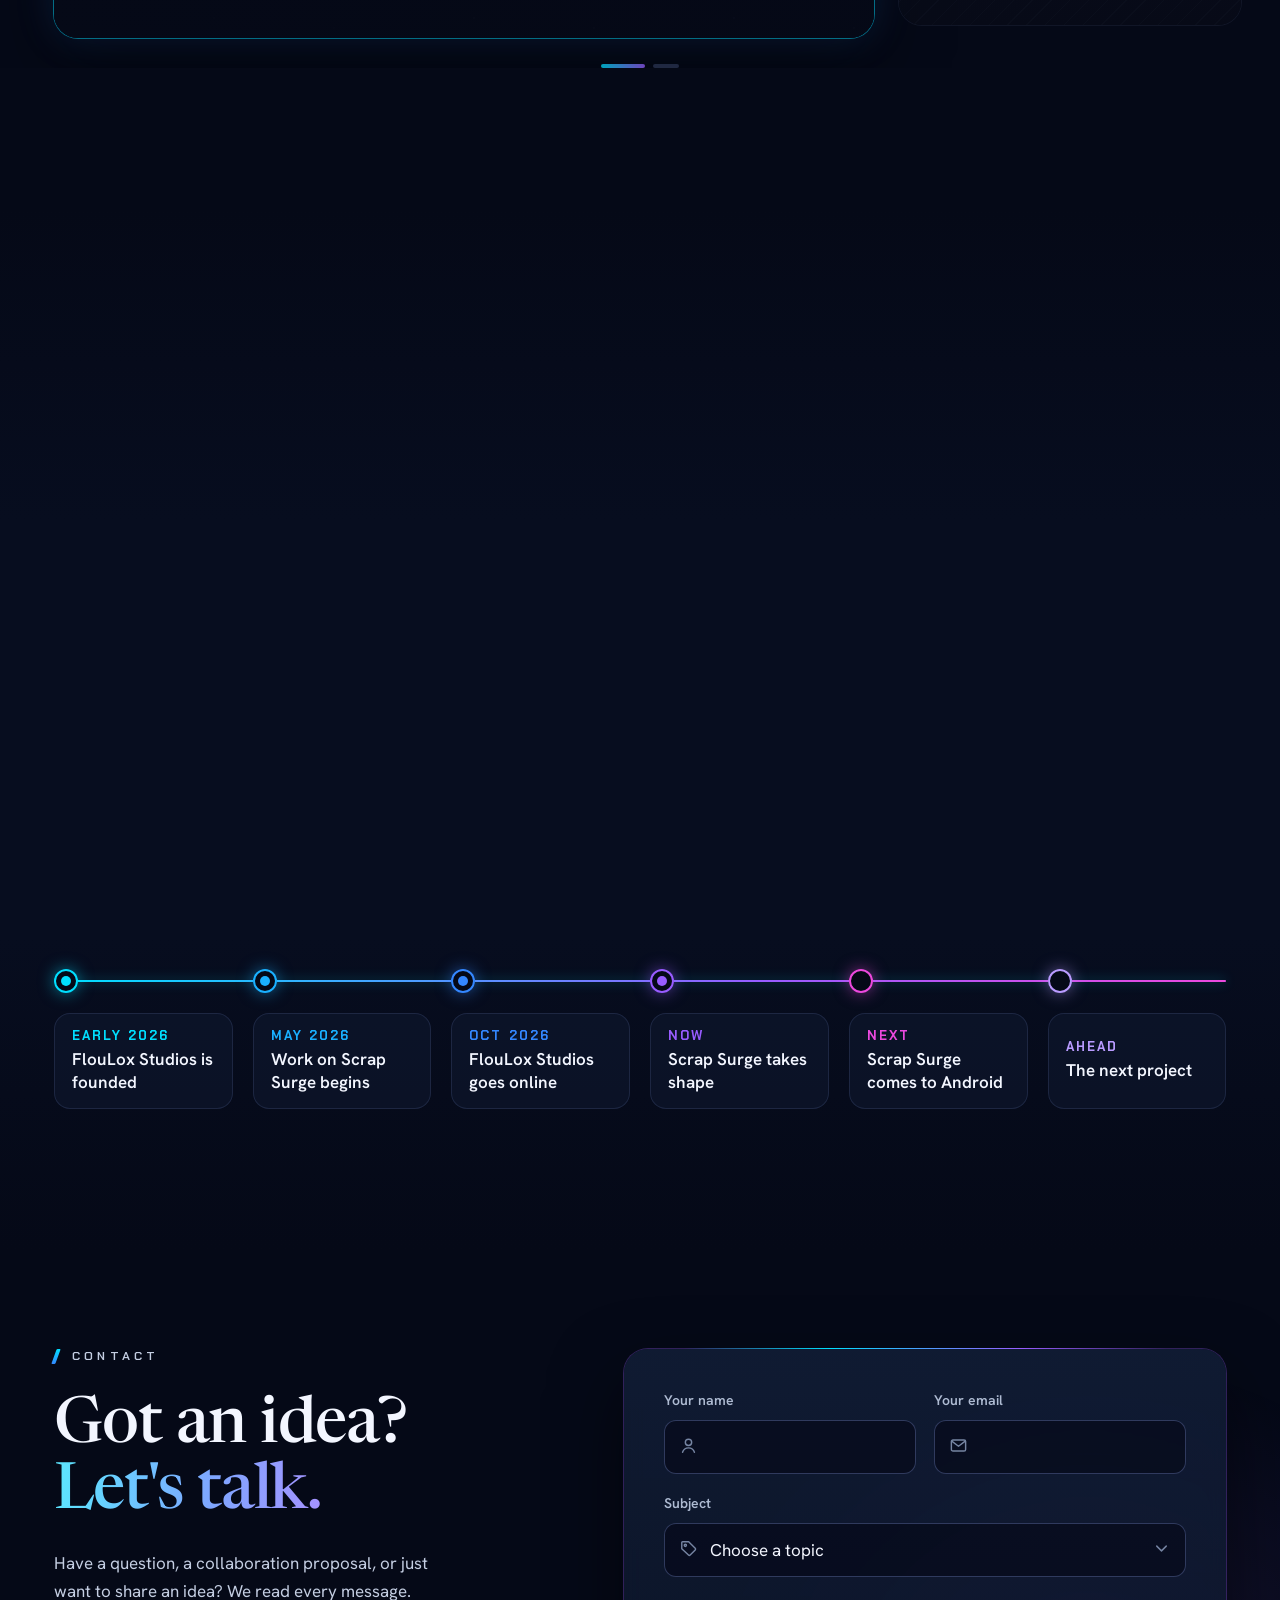
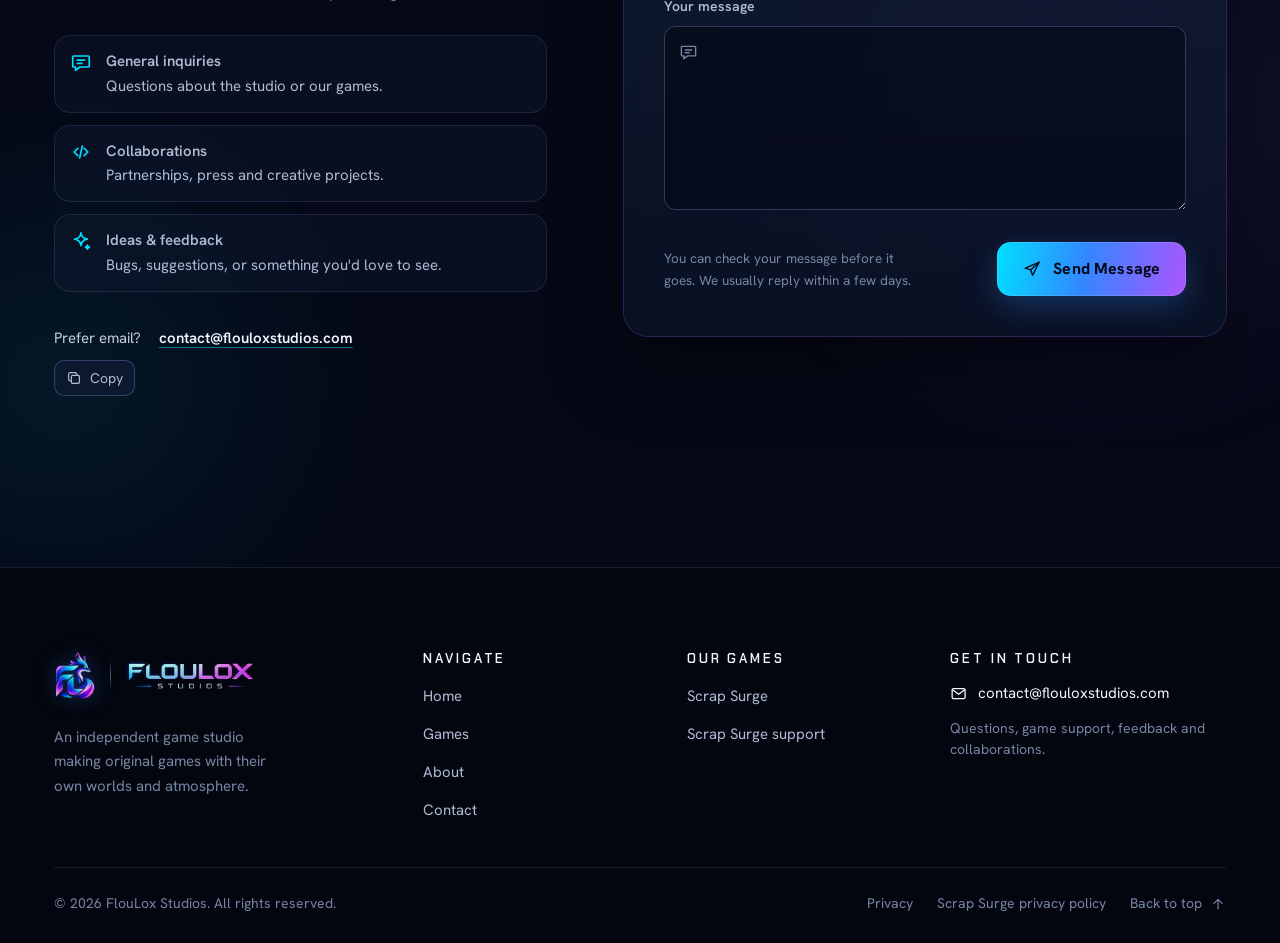
==== commit 51129035: "Static hero, Void Walker over Signal Nexus in the games card, new Scrap Surge icon - Hero art no lon" ====
--- a/index.html
+++ b/index.html
@@ -54,13 +54,13 @@
     <div class="hero-scene" aria-hidden="true">
       <div class="hero-sky"></div>
       <div class="hero-art">
-        <div class="cam" data-depth="-14">
+        <div class="cam">
           <img src="/assets/img/hero-1920.webp" srcset="/assets/img/hero-1280.webp 1280w, /assets/img/hero-1920.webp 1920w, /assets/img/hero-2560.webp 2560w" sizes="(max-width: 820px) 120vh, (max-aspect-ratio: 16/9) 188vh, 106vw" alt="" width="1920" height="1081" fetchpriority="high">
           <div class="hero-light"></div>
         </div>
       </div>
-      <div class="fog" data-depth="-24"></div>
-      <div class="fog f2" data-depth="-34"></div>
+      <div class="fog"></div>
+      <div class="fog f2"></div>
       <div class="motes">
         <i style="--x:58%;--y:18%;--t:16s;--dl:0s;--dx:30px"></i>
         <i style="--x:66%;--y:30%;--t:19s;--dl:3s;--s:2px"></i>
@@ -107,13 +107,13 @@
           <a class="game-card" href="/scrap-surge/">
             <div class="game-art" aria-hidden="true">
               <div class="space-bg"></div>
-              <img class="planet" src="/scrap-surge/img/planet-gas_giant.webp" alt="" width="900" height="900" loading="lazy">
+              <img class="planet" src="/scrap-surge/img/planet-signal_nexus.webp" alt="" width="900" height="900" loading="lazy">
               <i class="chunk" style="--bx:0;--by:0;left:44%;top:58%;--r:20deg;--k:26px"></i>
               <i class="chunk" style="--bx:-64px;--by:-128px;left:84%;top:66%;--r:-30deg;--k:10px"></i>
               <i class="chunk" style="--bx:-128px;--by:-64px;left:60%;top:6%;--r:10deg;--k:34px;width:48px;height:48px;background-size:192px auto;background-position:-96px -48px"></i>
               <i class="chunk" style="--bx:-192px;--by:-256px;left:92%;top:30%;--r:40deg;--k:18px"></i>
-              <img class="ship s2" src="/scrap-surge/img/ship-cobalt.webp" alt="" width="360" height="440" loading="lazy">
-              <img class="ship" src="/scrap-surge/img/ship-ember.webp" alt="" width="360" height="440" loading="lazy">
+              <img class="ship s2" src="/scrap-surge/img/ship-void.webp" alt="" width="540" height="599" loading="lazy">
+              <img class="ship" src="/scrap-surge/img/ship-void.webp" alt="" width="540" height="599" loading="lazy">
               <div class="shade"></div>
             </div>
             <div class="body">
--- a/assets/css/site.css
+++ b/assets/css/site.css
@@ -238,9 +238,9 @@
 .game-art { position: absolute; inset: 0; z-index: -1; pointer-events: none; }
 .game-art .space-bg { position: absolute; inset: 0; background: radial-gradient(60% 70% at 78% 40%, rgba(52, 135, 255, 0.32), transparent 70%), radial-gradient(40% 50% at 40% 20%, rgba(152, 92, 255, 0.22), transparent 70%), linear-gradient(160deg, #0b1636, #050917 70%); }
 .game-art .space-bg::after { content: ""; position: absolute; inset: 0; background-image: radial-gradient(1.2px 1.2px at 20px 30px, #fff, transparent), radial-gradient(1px 1px at 90px 80px, #cfe0ff, transparent), radial-gradient(1.4px 1.4px at 160px 20px, #fff, transparent), radial-gradient(1px 1px at 230px 120px, #d9ccff, transparent); background-size: 260px 160px; opacity: 0.55; }
-.game-art .planet { position: absolute; width: 72%; max-width: none; right: -16%; top: -22%; opacity: 0.95; transform: translate3d(calc(var(--mx) * -10px), calc(var(--my) * -8px), 0); transition: transform var(--t-slow) var(--ease); }
-.game-art .ship { position: absolute; width: 24%; right: 22%; top: 16%; rotate: 28deg; filter: drop-shadow(0 18px 30px rgba(0, 0, 0, 0.6)); transform: translate3d(calc(var(--mx) * 22px), calc(var(--my) * 18px), 0); transition: transform var(--t-slow) var(--ease); }
-.game-art .ship.s2 { width: 12%; right: 50%; top: 10%; rotate: 18deg; opacity: 0.8; transform: translate3d(calc(var(--mx) * 30px), calc(var(--my) * 22px), 0); }
+.game-art .planet { position: absolute; width: 72%; max-width: none; right: -16%; top: -22%; filter: brightness(0.72) saturate(1.1); transform: translate3d(calc(var(--mx) * -10px), calc(var(--my) * -8px), 0); transition: transform var(--t-slow) var(--ease); }
+.game-art .ship { position: absolute; width: 21%; right: 25%; top: 17%; rotate: 28deg; filter: drop-shadow(0 0 3px rgba(150, 225, 255, 0.9)) drop-shadow(0 0 16px rgba(0, 200, 255, 0.55)) drop-shadow(0 18px 30px rgba(0, 0, 0, 0.6)); transform: translate3d(calc(var(--mx) * 22px), calc(var(--my) * 18px), 0); transition: transform var(--t-slow) var(--ease); }
+.game-art .ship.s2 { width: 9%; right: 50%; top: 12%; rotate: 18deg; opacity: 0.85; transform: translate3d(calc(var(--mx) * 30px), calc(var(--my) * 22px), 0); }
 .game-art .chunk { position: absolute; width: 64px; height: 64px; background: url("/scrap-surge/img/debris-sheet.webp") 0 0 / 256px auto no-repeat; background-position: var(--bx) var(--by); rotate: var(--r, 0deg); transform: translate3d(calc(var(--mx) * var(--k, 14px)), calc(var(--my) * var(--k, 14px)), 0); transition: transform var(--t-slow) var(--ease); filter: brightness(0.9); }
 .game-art .shade { position: absolute; inset: 0; background: linear-gradient(0deg, rgba(5, 9, 23, 0.97) 8%, rgba(5, 9, 23, 0.7) 40%, transparent 75%), linear-gradient(90deg, rgba(5, 9, 23, 0.85), transparent 60%); }
 .game-card .body { max-width: 470px; }
@@ -649,7 +649,6 @@
 @keyframes drop { from { opacity: 0; transform: translate3d(0, -10px, 0); } }
 @keyframes wipe { from { opacity: 0; transform: translate3d(0, 0.35em, 0); clip-path: inset(0 0 100% 0); } to { clip-path: inset(-30% -10% -30% -10%); } }
 @keyframes camera { from { transform: scale(1.12) translate3d(1.5%, 1%, 0); } to { transform: scale(1.04) translate3d(0, 0, 0); } }
-@keyframes breathe { 0%, 100% { transform: scale(1.04) translate3d(0, 0, 0); } 50% { transform: scale(1.075) translate3d(-1%, -0.6%, 0); } }
 @keyframes clouds { to { transform: translate3d(-50%, 0, 0); } }
 @keyframes clouds-r { from { transform: scaleX(-1) translate3d(0, 0, 0); } to { transform: scaleX(-1) translate3d(-50%, 0, 0); } }
 @keyframes pulse-light { 0%, 100% { opacity: 0.55; } 50% { opacity: 1; } }
@@ -664,7 +663,7 @@
 @media (prefers-reduced-motion: no-preference) {
   /* Home hero entrance: scene, camera settle, header, then copy in overlapping steps (~1.6 s) */
   .hero-scene { animation: fade 1.1s var(--ease) both; }
-  .hero-art .cam { animation: camera 2.2s var(--ease) both, breathe 46s ease-in-out 2.2s infinite; }
+  .hero-art .cam { animation: camera 2.2s var(--ease) both; }
   .hero-light { animation: pulse-light 9s ease-in-out infinite; }
   .fog { animation: clouds 140s linear infinite; }
   .fog.f2 { animation: clouds-r 200s linear infinite; }
